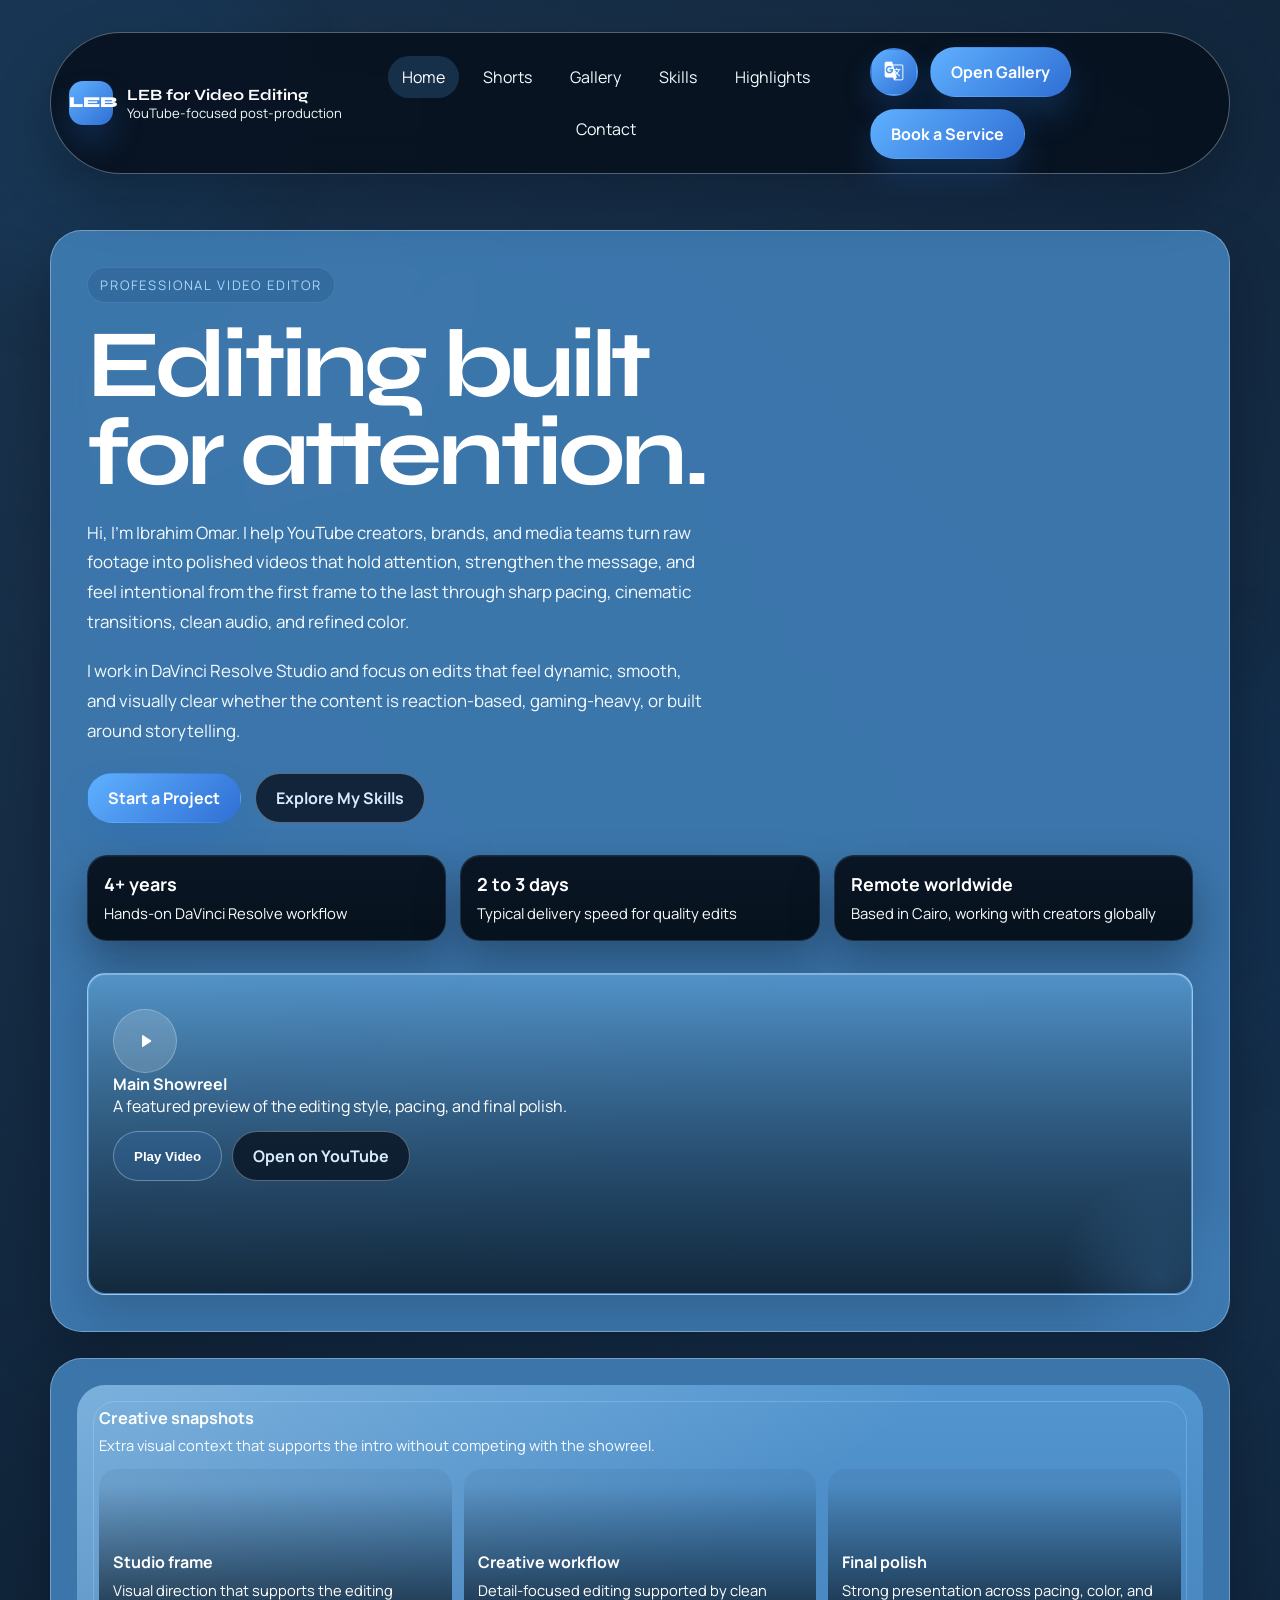
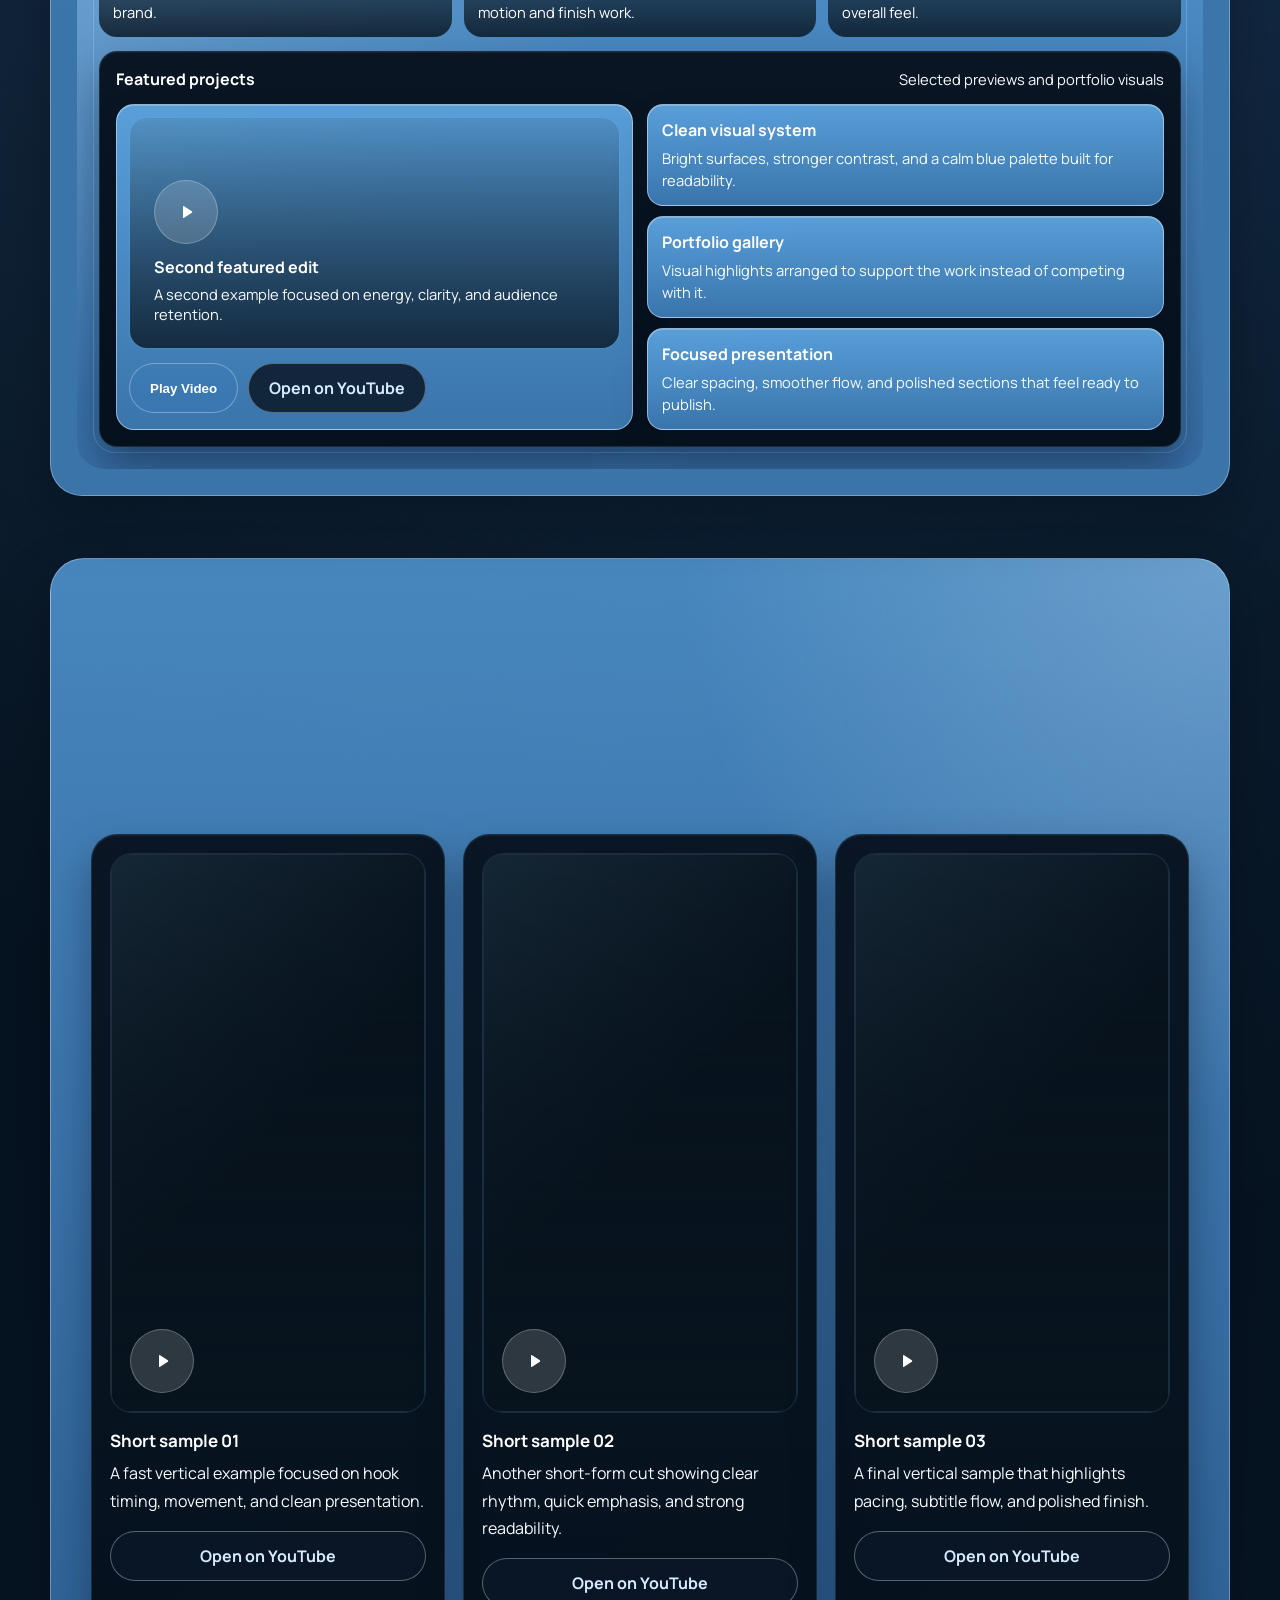
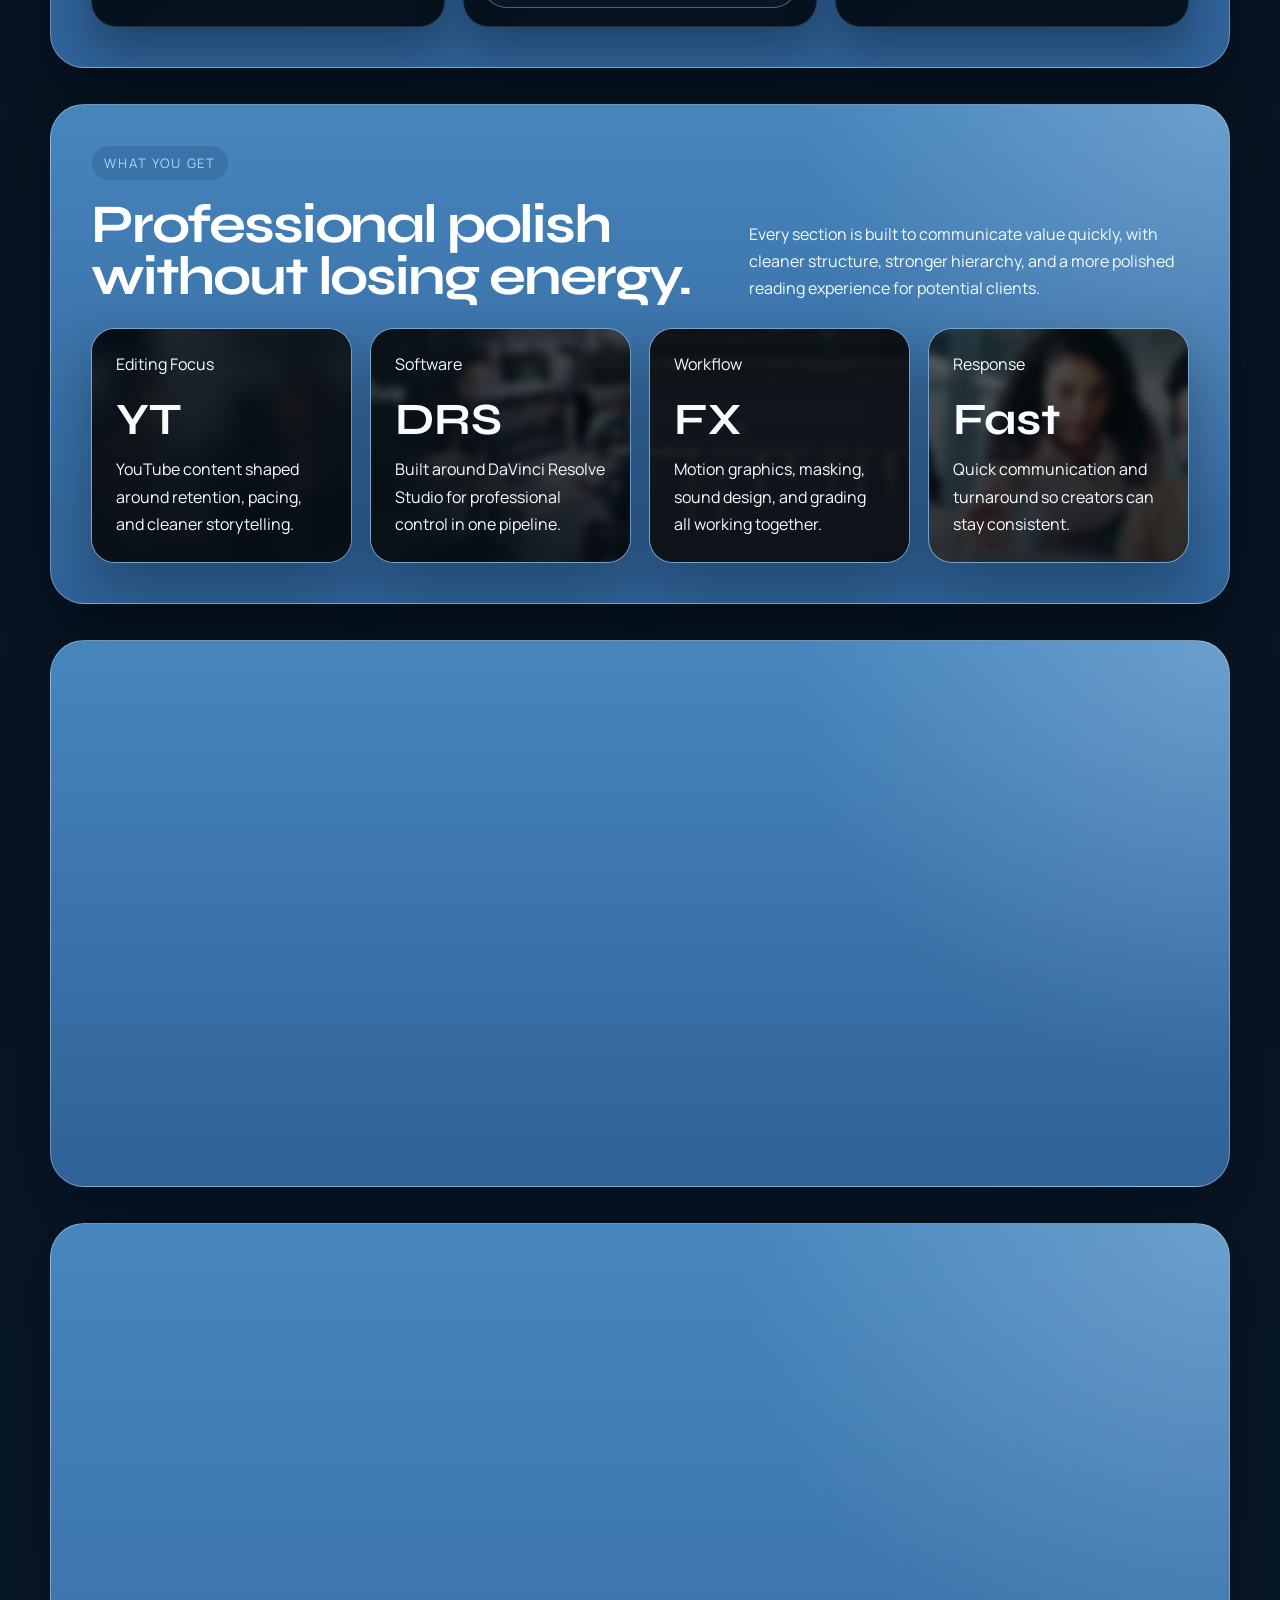
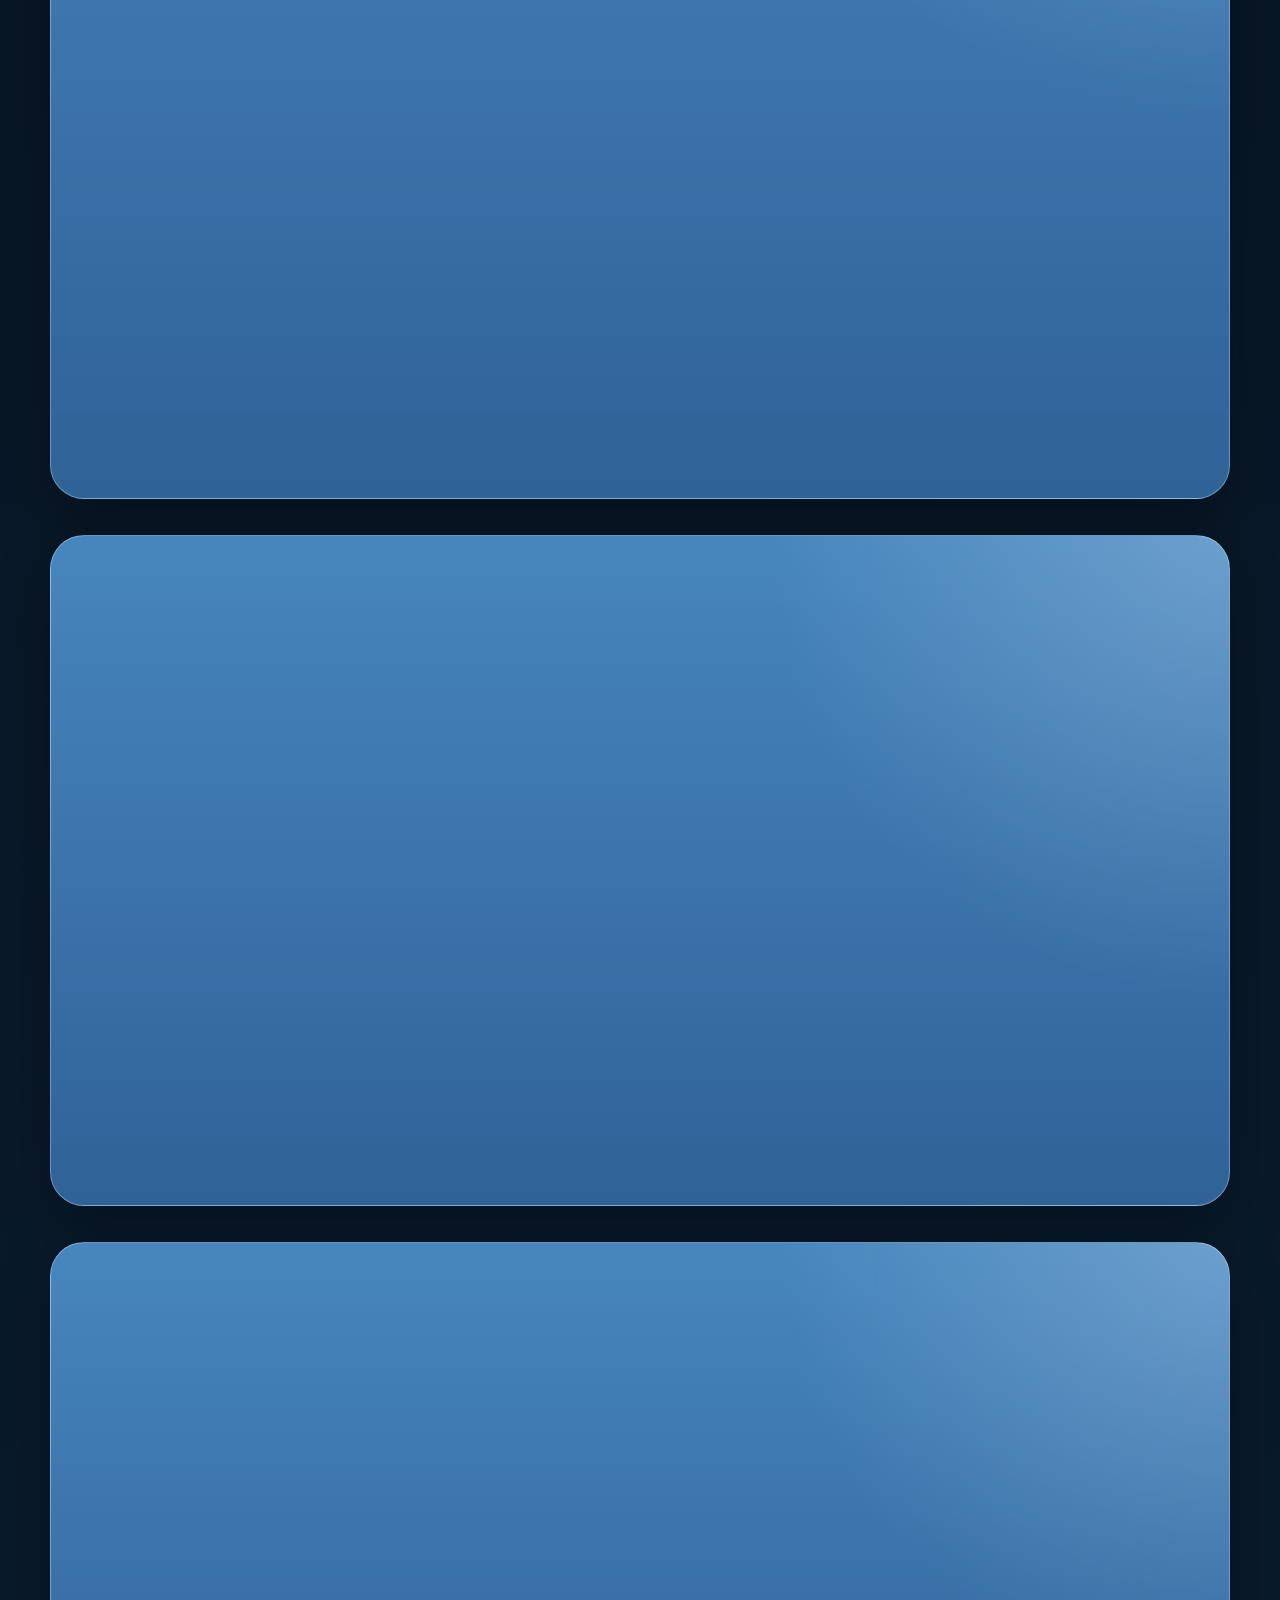
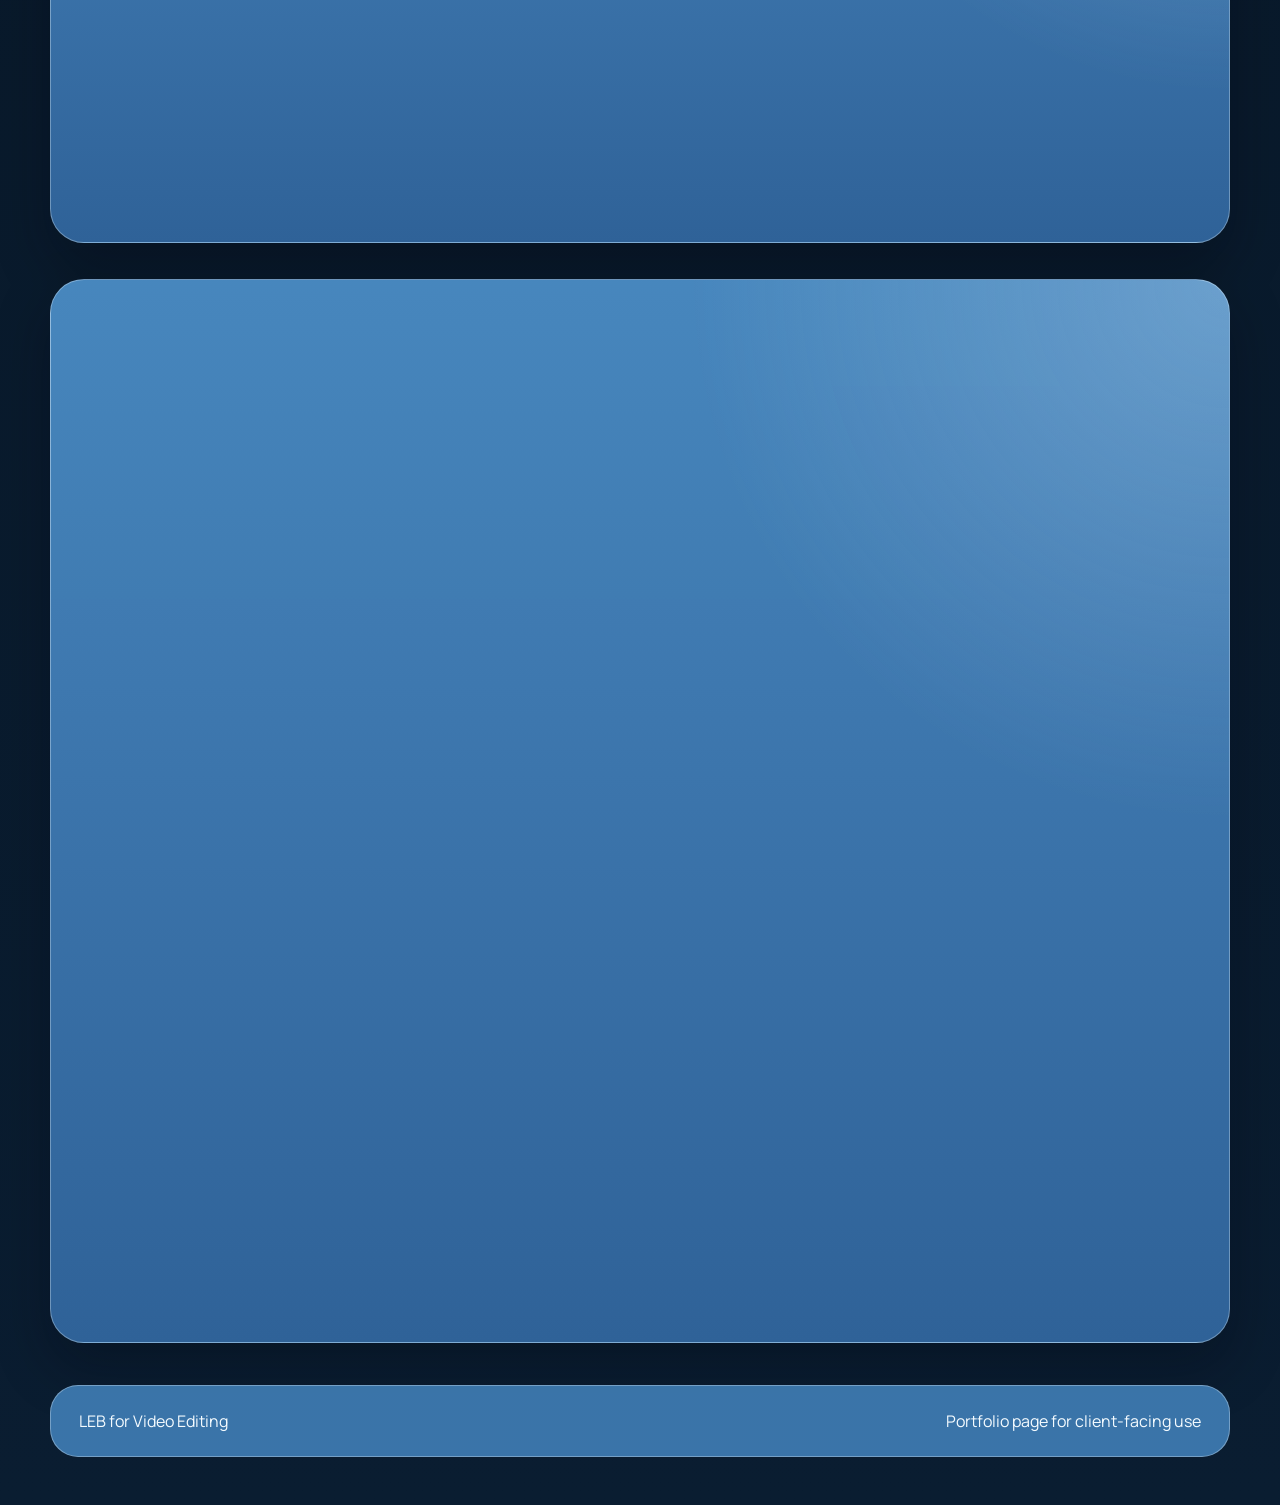
==== index.html @ eb6f8211 "added the galley page to the site" ====
<!doctype html>
<html lang="en">
  <head>
    <meta charset="UTF-8" />
    <meta name="viewport" content="width=device-width, initial-scale=1.0" />
    <link rel="icon" type="image/png" href="favicon.png" />
    <title>LEB for Video Editing</title>
    <link rel="preconnect" href="https://fonts.googleapis.com" />
    <link rel="preconnect" href="https://fonts.gstatic.com" crossorigin />
    <link
      href="https://fonts.googleapis.com/css2?family=Cairo:wght@400;500;600;700;800&family=Manrope:wght@400;500;600;700;800&family=Syne:wght@500;700;800&display=swap"
      rel="stylesheet"
    />
    <link
      href="https://fonts.googleapis.com/css2?family=Material+Symbols+Outlined"
      rel="stylesheet"
    />
    <style>
      :root {
        --bg: #06111f;
        --bg-soft: #0d1d30;
        --panel: rgba(63, 124, 180, 0.92);
        --panel-strong: rgba(78, 145, 201, 0.96);
        --line: rgba(232, 245, 255, 0.34);
        --text: #ffffff;
        --muted: #f4fbff;
        --primary: #4b93d6;
        --secondary: #76c4ff;
        --accent: #255784;
        --shadow: 0 24px 55px rgba(2, 7, 17, 0.3);
        --radius-xl: 32px;
        --radius-lg: 24px;
        --radius-md: 18px;
        --container: 1180px;
        --subrect-bg:
          linear-gradient(180deg, rgba(89, 160, 220, 0.98), rgba(58, 118, 174, 0.98)),
          linear-gradient(145deg, rgba(235, 248, 255, 0.34), rgba(146, 200, 246, 0.18));
        --subrect-border: rgba(242, 249, 255, 0.46);
        --subrect-shadow:
          0 18px 36px rgba(4, 15, 29, 0.16),
          inset 0 1px 0 rgba(248, 252, 255, 0.22);
        --subrect-title: #ffffff;
        --subrect-copy: #f8fcff;
        --subrect-link: #ffffff;
        --deep-surface-bg:
          linear-gradient(180deg, rgba(9, 20, 33, 0.98), rgba(6, 16, 28, 0.98)),
          linear-gradient(145deg, rgba(53, 108, 165, 0.18), rgba(14, 31, 49, 0.08));
        --deep-surface-border: rgba(116, 168, 212, 0.18);
        --deep-surface-shadow:
          0 22px 44px rgba(2, 7, 17, 0.34),
          inset 0 1px 0 rgba(222, 239, 252, 0.06);
      }



      * {
        box-sizing: border-box;
      }

      html {
        scroll-behavior: smooth;
      }

      body {
        margin: 0;
        color: var(--text);
        background:
          radial-gradient(circle at top left, rgba(81, 140, 205, 0.28), transparent 32%),
          radial-gradient(circle at 85% 15%, rgba(45, 100, 162, 0.26), transparent 24%),
          linear-gradient(180deg, #05101b 0%, #071523 52%, #0a1d31 100%);
        font-family: "Manrope", sans-serif;
        overflow-x: hidden;
        text-align: start;
      }



      body::before,
      body::after {
        content: "";
        position: fixed;
        inset: auto;
        width: 420px;
        height: 420px;
        border-radius: 50%;
        pointer-events: none;
        filter: blur(32px);
        opacity: 0.22;
        z-index: 0;
      }

      body::before {
        top: -120px;
        left: -140px;
        background: #16456e;
        animation: floatBlob 14s ease-in-out infinite;
      }

      body::after {
        right: -120px;
        bottom: -160px;
        background: #0f3459;
        animation: floatBlob 18s ease-in-out infinite reverse;
      }

      a {
        color: inherit;
        text-decoration: none;
      }

      img {
        max-width: 100%;
        display: block;
      }

      .page-shell {
        position: relative;
        z-index: 1;
      }

      .container {
        width: min(var(--container), calc(100% - 32px));
        margin: 0 auto;
      }

      .topbar {
        position: sticky;
        top: 16px;
        z-index: 20;
        padding-top: 16px;
      }

      .topbar-inner {
        display: flex;
        align-items: center;
        justify-content: space-between;
        gap: 16px;
        padding: 14px 18px;
        border: 1px solid var(--line);
        border-radius: 999px;
        background: rgba(6, 16, 29, 0.86);
        backdrop-filter: blur(18px);
        box-shadow: var(--shadow);
      }

      .topbar-menu {
        flex: 1;
        min-width: 0;
        display: flex;
        align-items: center;
        justify-content: space-between;
        gap: 16px;
      }

      .brand {
        display: flex;
        align-items: center;
        gap: 14px;
        min-width: 0;
      }

      .brand-mark {
        width: 44px;
        height: 44px;
        border-radius: 14px;
        display: grid;
        place-items: center;
        color: #ffffff;
        font: 800 0.95rem/1 "Syne", sans-serif;
        background: linear-gradient(135deg, #5fb0ff, #2f6fd4);
        box-shadow: 0 18px 30px rgba(37, 105, 188, 0.26);
      }

      .brand-copy strong,
      .section-heading h2,
      .hero-copy h1,
      .cta-panel h2 {
        font-family: "Syne", sans-serif;
      }

      .brand-copy strong {
        display: block;
        font-size: 0.98rem;
      }

      .brand-copy span {
        display: block;
        color: var(--muted);
        font-size: 0.82rem;
      }

      .nav {
        display: flex;
        align-items: center;
        gap: 10px;
        flex-wrap: wrap;
        justify-content: center;
      }

      .menu-toggle {
        display: none;
        width: 46px;
        height: 46px;
        padding: 0;
        border: 1px solid var(--line);
        border-radius: 16px;
        background: rgba(9, 20, 34, 0.92);
        color: var(--text);
        box-shadow: 0 14px 30px rgba(2, 7, 17, 0.24);
        cursor: pointer;
        transition:
          transform 180ms ease,
          box-shadow 180ms ease,
          background-color 180ms ease,
          border-color 180ms ease;
      }

      .menu-toggle:hover {
        transform: translateY(-2px);
      }

      .menu-icon {
        display: grid;
        gap: 4px;
      }

      .menu-line {
        width: 18px;
        height: 2px;
        border-radius: 999px;
        background: currentColor;
        transition:
          transform 180ms ease,
          opacity 180ms ease;
      }

      .topbar-inner.menu-open .menu-line:nth-child(1) {
        transform: translateY(6px) rotate(45deg);
      }

      .topbar-inner.menu-open .menu-line:nth-child(2) {
        opacity: 0;
      }

      .topbar-inner.menu-open .menu-line:nth-child(3) {
        transform: translateY(-6px) rotate(-45deg);
      }

      .sr-only {
        position: absolute;
        width: 1px;
        height: 1px;
        padding: 0;
        margin: -1px;
        overflow: hidden;
        clip: rect(0, 0, 0, 0);
        white-space: nowrap;
        border: 0;
      }

      .nav a {
        color: var(--muted);
        padding: 10px 14px;
        border-radius: 999px;
        transition: 180ms ease;
      }

      .nav a:hover,
      .nav a.active {
        color: var(--text);
        background: rgba(95, 176, 255, 0.18);
      }

      .topbar-actions {
        display: flex;
        align-items: center;
        gap: 12px;
        flex-wrap: wrap;
      }

      .button,
      .button-secondary,
      .theme-toggle,
      .video-trigger {
        display: inline-flex;
        align-items: center;
        justify-content: center;
        gap: 10px;
        padding: 13px 20px;
        border: 1px solid transparent;
        border-radius: 999px;
        font-weight: 700;
        transition:
          transform 180ms ease,
          box-shadow 180ms ease,
          background-color 180ms ease,
          border-color 180ms ease;
      }

      .button {
        color: #ffffff;
        background: linear-gradient(135deg, #5fb0ff, #2f6fd4);
        box-shadow: 0 18px 32px rgba(37, 105, 188, 0.28);
      }

      .button-secondary {
        color: #d7ebff;
        border-color: var(--line);
        background: rgba(11, 24, 40, 0.86);
      }

      .video-trigger {
        color: var(--text);
        border-color: var(--line);
        background: rgba(59, 119, 188, 0.2);
      }

      .translate-button {
        width: 48px;
        height: 48px;
        padding: 0;
        flex: 0 0 auto;
        justify-self: start;
        border-color: transparent;
        border-radius: 50%;
        color: #ffffff;
        background: linear-gradient(135deg, #5fb0ff, #2f6fd4);
        box-shadow: 0 14px 28px rgba(37, 105, 188, 0.26);
      }

      .button:hover,
      .button-secondary:hover,
      .translate-button:hover,
      .video-trigger:hover {
        transform: translateY(-2px);
      }

      .translate-symbol {
        font-family: "Material Symbols Outlined";
        font-size: 22px;
        line-height: 1;
        font-variation-settings:
          "FILL" 0,
          "wght" 500,
          "GRAD" 0,
          "opsz" 24;
      }

      .hero {
        padding: 72px 0 44px;
      }

      .hero-grid {
        display: grid;
        grid-template-columns: 1fr;
        gap: 26px;
        align-items: stretch;
      }

      .hero-copy,
      .hero-showcase,
      .panel,
      .timeline-card,
      .stat-card,
      .skill-card,
      .highlight-card,
      .contact-card,
      .cta-panel {
        border: 1px solid var(--line);
        background: var(--panel);
        box-shadow: var(--shadow);
        backdrop-filter: blur(16px);
      }

      .hero-copy {
        position: relative;
        overflow: hidden;
        padding: 36px;
        border-radius: var(--radius-xl);
      }

      .hero-copy::after {
        content: "";
        position: absolute;
        inset: auto -40px -55px auto;
        width: 220px;
        height: 220px;
        background: radial-gradient(circle, rgba(95, 176, 255, 0.18), transparent 65%);
      }

      .eyebrow {
        display: inline-flex;
        align-items: center;
        gap: 10px;
        padding: 8px 12px;
        border-radius: 999px;
        margin-bottom: 18px;
        color: #a8d7ff;
        background: rgba(35, 79, 126, 0.28);
        border: 1px solid rgba(102, 170, 226, 0.28);
        font-size: 0.82rem;
        text-transform: uppercase;
        letter-spacing: 0.14em;
      }

      .hero-copy h1 {
        margin: 0;
        max-width: 10ch;
        font-size: clamp(3rem, 8vw, 6rem);
        line-height: 0.92;
        letter-spacing: -0.05em;
      }

      .hero-copy p {
        max-width: 62ch;
        margin: 20px 0 0;
        color: var(--muted);
        font-size: 1.06rem;
        line-height: 1.75;
      }

      .hero-actions {
        display: flex;
        flex-wrap: wrap;
        gap: 14px;
        margin-top: 28px;
      }

      .hero-meta {
        display: grid;
        grid-template-columns: repeat(3, minmax(0, 1fr));
        gap: 14px;
        margin-top: 32px;
      }

      .hero-media-stack {
        display: grid;
        gap: 16px;
        margin-top: 32px;
      }

      .hero-showreel .video-preview {
        min-height: 320px;
      }

      .meta-chip {
        padding: 16px;
        border-radius: 20px;
        background: var(--subrect-bg);
        border: 1px solid var(--subrect-border);
        box-shadow: var(--subrect-shadow);
      }

      .meta-chip strong {
        display: block;
        margin-bottom: 6px;
        font-size: 1.12rem;
        color: var(--subrect-title);
      }

      .meta-chip span {
        color: var(--subrect-copy);
        font-size: 0.93rem;
      }

      .hero-showcase {
        padding: 26px;
        border-radius: var(--radius-xl);
        display: grid;
        gap: 18px;
        align-content: start;
      }

      .showcase-screen {
        position: relative;
        min-height: 420px;
        padding: 22px;
        border-radius: 28px;
        overflow: hidden;
        background:
          linear-gradient(145deg, rgba(229, 247, 255, 0.28), transparent 42%),
          linear-gradient(180deg, rgba(83, 150, 208, 0.97), rgba(55, 110, 166, 0.97)),
          #4079b2;
      }

      .showcase-screen--compact {
        min-height: auto;
      }

      .showcase-screen::before {
        content: "";
        position: absolute;
        inset: 16px;
        border-radius: 22px;
        border: 1px solid rgba(192, 227, 255, 0.26);
      }

      .showcase-panel-heading {
        position: relative;
        z-index: 1;
        display: grid;
        gap: 6px;
        margin-bottom: 14px;
      }

      .showcase-panel-heading strong {
        font-size: 1.02rem;
        color: var(--subrect-title);
      }

      .showcase-panel-heading span {
        color: var(--subrect-copy);
        font-size: 0.92rem;
      }

      .edit-ui,
      .video-grid {
        position: relative;
        z-index: 1;
        display: grid;
        gap: 14px;
      }

      .edit-top,
      .edit-track,
      .edit-bottom,
      .video-card {
        border-radius: 18px;
        border: 1px solid var(--subrect-border);
        background: var(--subrect-bg);
        box-shadow: var(--subrect-shadow);
      }

      .video-preview {
        border-radius: 18px;
        border: 1px solid rgba(112, 170, 222, 0.18);
      }

      .edit-top {
        display: block;
        padding: 0px;
      }

      .video-preview {
        position: relative;
        overflow: hidden;
        min-height: 230px;
        padding: 24px;
        background-position: center;
        background-size: cover;
        isolation: isolate;
      }

      .video-preview::before {
        content: "";
        position: absolute;
        inset: 0;
        background:
          linear-gradient(180deg, rgba(7, 19, 29, 0.1), rgba(7, 19, 29, 0.78)),
          linear-gradient(135deg, rgba(112, 172, 205, 0.15), transparent 50%);
        z-index: -1;
      }

      .video-preview-copy {
        display: grid;
        align-content: end;
        min-height: 182px;
      }

      .video-preview-copy strong,
      .video-preview-copy span {
        color: #fff;
      }

      .play-badge {
        width: 64px;
        height: 64px;
        display: inline-grid;
        place-items: center;
        margin-bottom: auto;
        border-radius: 50%;
        color: #fff;
        background: rgba(255, 255, 255, 0.16);
        border: 1px solid rgba(255, 255, 255, 0.26);
        backdrop-filter: blur(8px);
      }

      .video-embed,
      .video-modal-frame {
        width: 100%;
        aspect-ratio: 16 / 9;
        border: 0;
        display: block;
      }

      .video-grid {
        grid-template-columns: repeat(2, minmax(0, 1fr));
      }

      .video-card {
        padding: 12px;
      }

      .video-card strong,
      .gallery-card strong {
        display: block;
        margin: 12px 0 6px;
      }

      .video-card span,
      .gallery-card span {
        color: var(--muted);
        font-size: 0.92rem;
      }

      .video-card strong,
      .track-label strong,
      .tool-card strong,
      .wave-card strong,
      .contact-row strong,
      .availability-card strong {
        color: var(--subrect-title);
      }

      .video-card span,
      .track-label span,
      .tool-card span,
      .contact-row span,
      .availability-card p {
        color: var(--subrect-copy);
      }

      .gallery-strip {
        display: grid;
        grid-template-columns: repeat(3, minmax(0, 1fr));
        gap: 12px;
      }

      .gallery-card {
        position: relative;
        overflow: hidden;
        min-height: 168px;
        border-radius: 18px;
        padding: 14px;
        display: flex;
        align-items: end;
        background-position: center;
        background-size: cover;
      }

      .gallery-card::before {
        content: "";
        position: absolute;
        inset: 0;
        background: linear-gradient(180deg, rgba(7, 19, 29, 0.06) 10%, rgba(7, 19, 29, 0.82) 100%);
      }

      .gallery-card > div {
        position: relative;
        z-index: 1;
      }

      .gallery-card strong,
      .gallery-card span {
        color: #ffffff;
      }

      .video-actions {
        display: flex;
        flex-wrap: wrap;
        gap: 10px;
        margin-top: 14px;
      }

      .tool-stack,
      .timeline-bar {
        border-radius: 16px;
      }

      .tool-stack {
        display: grid;
        gap: 10px;
      }

      .tool-card {
        padding: 14px;
        border-radius: 16px;
        background: var(--subrect-bg);
        border: 1px solid var(--subrect-border);
        box-shadow: var(--subrect-shadow);
      }

      .tool-card strong {
        display: block;
        margin-bottom: 6px;
      }

      .tool-card span {
        color: var(--subrect-copy);
        font-size: 0.92rem;
      }

      .edit-track {
        padding: 16px;
      }

      .track-label {
        display: flex;
        align-items: center;
        justify-content: space-between;
        gap: 10px;
        margin-bottom: 14px;
      }

      .track-label span {
        font-size: 0.92rem;
      }

      .timeline-row {
        display: grid;
        gap: 12px;
      }

      .timeline-bar {
        position: relative;
        height: 18px;
        overflow: hidden;
        background: rgba(54, 102, 151, 0.8);
      }

      .timeline-bar::before,
      .timeline-bar::after {
        content: "";
        position: absolute;
        top: 0;
        bottom: 0;
        border-radius: inherit;
      }

      .timeline-bar::before {
        left: 0;
        width: 72%;
        background: linear-gradient(90deg, rgba(95, 176, 255, 0.95), rgba(45, 106, 176, 0.95));
      }

      .timeline-bar::after {
        right: 14%;
        width: 22%;
        background: linear-gradient(90deg, rgba(144, 170, 194, 0.75), rgba(144, 170, 194, 0.2));
      }

      .timeline-bar.alt::before {
        width: 56%;
        background: linear-gradient(90deg, rgba(118, 196, 255, 0.9), rgba(118, 196, 255, 0.22));
      }

      .timeline-bar.alt::after {
        right: 4%;
        width: 32%;
        background: linear-gradient(90deg, rgba(63, 136, 214, 0.88), rgba(63, 136, 214, 0.24));
      }

      .edit-bottom {
        display: grid;
        grid-template-columns: repeat(3, minmax(0, 1fr));
        gap: 12px;
        padding: 14px;
      }

      .wave-card {
        padding: 16px;
        border-radius: 16px;
        background: var(--subrect-bg);
        border: 1px solid var(--subrect-border);
        box-shadow: var(--subrect-shadow);
      }

      .wave-lines {
        height: 52px;
        margin-top: 12px;
        border-radius: 14px;
        background:
          linear-gradient(90deg, transparent 0%, transparent 4%, rgba(112, 172, 205, 0.24) 4%, rgba(112, 172, 205, 0.24) 7%, transparent 7%, transparent 12%, rgba(172, 207, 226, 0.64) 12%, rgba(172, 207, 226, 0.64) 14%, transparent 14%, transparent 21%, rgba(199, 204, 206, 0.46) 21%, rgba(199, 204, 206, 0.46) 25%, transparent 25%, transparent 33%, rgba(112, 172, 205, 0.24) 33%, rgba(112, 172, 205, 0.24) 36%, transparent 36%, transparent 42%, rgba(172, 207, 226, 0.5) 42%, rgba(172, 207, 226, 0.5) 46%, transparent 46%, transparent 55%, rgba(112, 172, 205, 0.22) 55%, rgba(112, 172, 205, 0.22) 58%, transparent 58%, transparent 66%, rgba(172, 207, 226, 0.48) 66%, rgba(172, 207, 226, 0.48) 70%, transparent 70%, transparent 78%, rgba(199, 204, 206, 0.46) 78%, rgba(199, 204, 206, 0.46) 82%, transparent 82%, transparent 100%);
      }

      .section {
        padding: 18px 0;
        scroll-margin-top: 112px;
      }

      .section .container {
        padding: clamp(26px, 4vw, 40px);
        border: 1px solid var(--line);
        border-radius: 34px;
        background:
          radial-gradient(circle at top right, rgba(221, 243, 255, 0.24), transparent 34%),
          linear-gradient(180deg, rgba(74, 139, 196, 0.96), rgba(48, 100, 154, 0.98));
        box-shadow: var(--shadow);
      }

      .section-heading {
        display: flex;
        align-items: end;
        justify-content: space-between;
        gap: 20px;
        margin-bottom: 26px;
      }

      .section-heading h2 {
        margin: 0;
        font-size: clamp(2rem, 5vw, 3.4rem);
        line-height: 0.95;
        letter-spacing: -0.04em;
      }

      .section-heading p {
        max-width: 44ch;
        margin: 0;
        color: var(--muted);
        line-height: 1.7;
      }

      .hero-copy h1,
      .section-heading h2,
      .timeline-card h3,
      .highlight-card h3,
      .contact-card h3,
      .cta-panel h2 {
        color: #ffffff;
      }

      .stats-grid {
        display: grid;
        grid-template-columns: repeat(4, minmax(0, 1fr));
        gap: 18px;
      }

      .stat-card {
        padding: 24px;
        border-radius: var(--radius-lg);
      }

      .stat-card--yt {
        position: relative;
        overflow: hidden;
        isolation: isolate;
      }

      .stat-card--drs {
        position: relative;
        overflow: hidden;
        isolation: isolate;
      }

      .stat-card--fx {
        position: relative;
        overflow: hidden;
        isolation: isolate;
      }

      .stat-card--fast {
        position: relative;
        overflow: hidden;
        isolation: isolate;
      }

      .stat-card--yt::before {
        content: "";
        position: absolute;
        inset: -18px;
        z-index: -2;
        background: url("images/Gemini_Generated_Image_tvonj1tvonj1tvon.png") center/cover no-repeat;
        filter: blur(13.5px) brightness(0.45);
        transform: scale(1.08);
      }

      .stat-card--yt::after {
        content: "";
        position: absolute;
        inset: 0;
        z-index: -1;
        background:
          linear-gradient(180deg, rgba(6, 14, 22, 0.58), rgba(6, 14, 22, 0.82)),
          rgba(6, 14, 22, 0.32);
      }

      .stat-card--drs::before {
        content: "";
        position: absolute;
        inset: -12px;
        z-index: -2;
        background: url("images/Screenshot (853).png") center/cover no-repeat;
        filter: blur(4px) brightness(0.6);
        transform: scale(1.04);
      }

      .stat-card--drs::after {
        content: "";
        position: absolute;
        inset: 0;
        z-index: -1;
        background:
          linear-gradient(180deg, rgba(6, 14, 22, 0.34), rgba(6, 14, 22, 0.62)),
          rgba(6, 14, 22, 0.18);
      }

      .stat-card--fx::before {
        content: "";
        position: absolute;
        inset: -10px;
        z-index: -2;
        background: url("images/Screenshot (854).png") center/cover no-repeat;
        filter: blur(3px) brightness(0.7);
        transform: scale(1.03);
      }

      .stat-card--fx::after {
        content: "";
        position: absolute;
        inset: 0;
        z-index: -1;
        background:
          linear-gradient(180deg, rgba(6, 14, 22, 0.28), rgba(6, 14, 22, 0.54)),
          rgba(6, 14, 22, 0.14);
      }

      .stat-card--fast::before {
        content: "";
        position: absolute;
        inset: -12px;
        z-index: -2;
        background: url("images/istockphoto-2228047167-612x612.webp") center/cover no-repeat;
        filter: blur(4px) brightness(0.6);
        transform: scale(1.04);
      }

      .stat-card--fast::after {
        content: "";
        position: absolute;
        inset: 0;
        z-index: -1;
        background:
          linear-gradient(180deg, rgba(6, 14, 22, 0.34), rgba(6, 14, 22, 0.62)),
          rgba(6, 14, 22, 0.18);
      }

      .stat-card strong {
        display: block;
        margin-top: 18px;
        font-size: clamp(2rem, 4vw, 2.8rem);
        font-family: "Syne", sans-serif;
      }

      .stat-card.stat-card--yt strong,
      .stat-card.stat-card--yt span,
      .stat-card.stat-card--drs strong,
      .stat-card.stat-card--drs span,
      .stat-card.stat-card--drs p,
      .stat-card.stat-card--fx strong,
      .stat-card.stat-card--fx span,
      .stat-card.stat-card--fx p,
      .stat-card.stat-card--fast strong,
      .stat-card.stat-card--fast span,
      .stat-card.stat-card--fast p,
      .stat-card.stat-card--yt p {
        color: #f8fbff;
      }

      .stat-card span,
      .stat-card p,
      .skill-card p,
      .highlight-card p,
      .contact-card p,
      .timeline-card p,
      .cta-panel p {
        color: rgba(250, 253, 255, 0.96);
      }

      .stat-card p {
        margin: 10px 0 0;
        line-height: 1.7;
      }

      .skills-grid,
      .shorts-grid,
      .highlights-grid,
      .contact-grid {
        display: grid;
        gap: 18px;
      }

      .shorts-grid {
        grid-template-columns: repeat(3, minmax(0, 1fr));
      }

      .short-card {
        display: grid;
        gap: 16px;
        align-content: start;
        padding: 18px;
        border-radius: 26px;
        border: 1px solid var(--deep-surface-border);
        background: var(--deep-surface-bg);
        box-shadow: var(--deep-surface-shadow);
      }

      .short-media {
        display: block;
        overflow: hidden;
        border-radius: 22px;
        border: 1px solid rgba(112, 170, 222, 0.18);
        background: rgba(7, 19, 29, 0.88);
      }

      .short-preview {
        min-height: 0;
        aspect-ratio: 9 / 16;
        padding: 18px;
      }

      .short-preview .video-preview-copy {
        min-height: 100%;
      }

      .short-copy {
        display: grid;
        gap: 8px;
      }

      .short-copy strong {
        color: var(--subrect-title);
        font-size: 1.06rem;
      }

      .short-copy p {
        margin: 0;
        color: var(--subrect-copy);
        line-height: 1.7;
      }

      .short-card .button-secondary {
        width: 100%;
      }

      .skills-grid {
        grid-template-columns: repeat(3, minmax(0, 1fr));
      }

      .skill-card {
        position: relative;
        overflow: hidden;
        min-height: 260px;
        padding: 24px;
        border-radius: 26px;
        border: 1px solid rgba(211, 239, 255, 0.34);
        background:
          linear-gradient(180deg, rgba(50, 98, 145, 0.98), rgba(33, 72, 110, 0.98)),
          linear-gradient(145deg, rgba(164, 219, 255, 0.24), rgba(95, 161, 228, 0.14));
        box-shadow:
          0 22px 44px rgba(10, 27, 41, 0.24),
          inset 0 1px 0 rgba(233, 246, 255, 0.14);
      }

      .skill-card::before {
        content: "";
        position: absolute;
        inset: auto -18px -26px auto;
        width: 172px;
        height: 172px;
        border-radius: 50%;
        background: radial-gradient(circle, rgba(110, 183, 222, 0.32), transparent 70%);
      }

      .skill-card::after {
        content: "";
        position: absolute;
        inset: 0;
        background:
          linear-gradient(135deg, rgba(188, 225, 245, 0.16), transparent 42%),
          linear-gradient(180deg, transparent 0%, rgba(112, 172, 205, 0.12) 100%);
        pointer-events: none;
      }

      .skill-tag,
      .highlight-label {
        display: inline-flex;
        padding: 8px 12px;
        border-radius: 999px;
        margin-bottom: 18px;
        border: 1px solid rgba(148, 206, 239, 0.16);
        background: rgba(59, 119, 188, 0.16);
        color: #9dd4ff;
        font-size: 0.82rem;
        text-transform: uppercase;
        letter-spacing: 0.12em;
      }

      .skill-tag {
        position: relative;
        z-index: 1;
        border-color: rgba(149, 206, 235, 0.22);
        background: linear-gradient(135deg, rgba(125, 194, 229, 0.2), rgba(58, 125, 163, 0.16));
        color: #d7eef9;
        box-shadow: inset 0 1px 0 rgba(224, 244, 255, 0.08);
      }

      .skill-card h3,
      .highlight-card h3,
      .contact-card h3,
      .timeline-card h3 {
        margin: 0;
        font-size: 1.28rem;
      }

      .skill-card h3 {
        position: relative;
        z-index: 1;
        color: #f2f8fd;
      }

      .skill-card p {
        position: relative;
        z-index: 1;
        margin: 12px 0 0;
        line-height: 1.7;
        color: #f0f8ff;
      }

      .timeline-layout {
        display: grid;
        grid-template-columns: minmax(0, 0.9fr) minmax(0, 1.1fr);
        gap: 18px;
        align-items: start;
      }

      .timeline-card {
        padding: 26px;
        border-radius: 28px;
      }

      .timeline-list {
        display: grid;
        gap: 14px;
        margin-top: 22px;
      }

      .timeline-step {
        display: grid;
        grid-template-columns: 54px 1fr;
        gap: 14px;
        align-items: start;
      }

      .step-index {
        width: 54px;
        height: 54px;
        border-radius: 18px;
        display: grid;
        place-items: center;
        color: #ffffff;
        font-weight: 800;
        background: linear-gradient(135deg, #5fb0ff, #2f6fd4);
      }

      .timeline-step p {
        margin: 8px 0 0;
        line-height: 1.7;
      }

      .highlights-grid {
        grid-template-columns: repeat(2, minmax(0, 1fr));
      }

      .highlight-card {
        padding: 24px;
        border-radius: 26px;
      }

      .highlight-card p {
        margin: 14px 0 0;
        line-height: 1.7;
      }

      .highlight-list {
        display: grid;
        gap: 12px;
        margin-top: 18px;
      }

      .highlight-list span {
        display: flex;
        gap: 12px;
        color: var(--text);
      }

      .highlight-list span::before {
        content: "";
        width: 10px;
        height: 10px;
        margin-top: 7px;
        border-radius: 50%;
        flex-shrink: 0;
        background: linear-gradient(135deg, #5fb0ff, #2f6fd4);
      }

      .contact-grid {
        grid-template-columns: minmax(0, 0.9fr) minmax(0, 1.1fr);
      }

      .contact-card,
      .cta-panel {
        padding: 28px;
        border-radius: 28px;
      }

      .meta-chip,
      .edit-track,
      .skill-card,
      .timeline-card,
      .highlight-card,
      .contact-card {
        background: var(--deep-surface-bg);
        border-color: var(--deep-surface-border);
        box-shadow: var(--deep-surface-shadow);
      }

      .skill-card::before {
        background: radial-gradient(circle, rgba(82, 146, 209, 0.18), transparent 72%);
      }

      .skill-card::after {
        background:
          linear-gradient(135deg, rgba(188, 225, 245, 0.08), transparent 42%),
          linear-gradient(180deg, transparent 0%, rgba(84, 148, 212, 0.08) 100%);
      }

      .contact-list {
        display: grid;
        gap: 14px;
        margin-top: 20px;
      }

      .contact-row {
        display: flex;
        align-items: flex-start;
        justify-content: space-between;
        gap: 16px;
        padding: 16px 18px;
        border-radius: 20px;
        background: var(--subrect-bg);
        border: 1px solid var(--subrect-border);
        box-shadow: var(--subrect-shadow);
      }

      .contact-row strong {
        display: block;
        margin-bottom: 4px;
      }

      .contact-row a {
        color: var(--subrect-link);
        font-weight: 700;
      }

      .contact-value {
        display: inline-flex;
        align-items: center;
        gap: 10px;
      }

      .social-link {
        display: inline-flex;
        align-items: center;
        gap: 10px;
      }

      .icon {
        width: 18px;
        height: 18px;
        flex-shrink: 0;
      }

      .availability {
        display: grid;
        gap: 14px;
      }

      .availability-card {
        padding: 18px;
        border-radius: 22px;
        background: var(--subrect-bg);
        border: 1px solid var(--subrect-border);
        box-shadow: var(--subrect-shadow);
      }

      .availability-card strong {
        display: block;
        margin-bottom: 8px;
      }

      .cta-panel {
        margin-top: 18px;
        background:
          radial-gradient(circle at top right, rgba(164, 219, 255, 0.24), transparent 34%),
          linear-gradient(135deg, rgba(12, 32, 52, 0.98), rgba(10, 22, 36, 0.98)),
          var(--panel-strong);
      }

      .media-gallery {
        display: grid;
        grid-template-columns: repeat(4, minmax(0, 1fr));
        gap: 18px;
      }

      .media-photo {
        appearance: none;
        width: 100%;
        min-height: 230px;
        padding: 0;
        border-radius: 24px;
        overflow: hidden;
        border: 1px solid rgba(112, 172, 205, 0.16);
        box-shadow: var(--shadow);
        background-position: center;
        background-size: cover;
        cursor: zoom-in;
        transform: translateY(0);
        transition: transform 220ms ease, box-shadow 220ms ease;
      }

      .media-photo:hover {
        transform: translateY(-4px);
      }

      .media-photo:focus-visible {
        outline: 2px solid rgba(95, 176, 255, 0.72);
        outline-offset: 4px;
      }

      .cta-panel h2 {
        margin: 0;
        font-size: clamp(2rem, 6vw, 3.5rem);
        line-height: 0.95;
        letter-spacing: -0.04em;
      }

      .cta-panel p {
        max-width: 56ch;
        margin: 16px 0 0;
        line-height: 1.7;
      }

      .cta-actions {
        display: flex;
        flex-wrap: wrap;
        gap: 14px;
        margin-top: 24px;
      }

      .footer {
        padding: 24px 0 48px;
      }

      .footer-inner {
        display: flex;
        align-items: center;
        justify-content: space-between;
        gap: 16px;
        padding: 24px 28px;
        border: 1px solid var(--line);
        border-radius: 28px;
        background: var(--panel);
        color: var(--muted);
      }

      .reveal {
        opacity: 0;
        transform: translateY(28px);
        transition:
          opacity 700ms ease,
          transform 700ms ease;
      }

      .reveal.visible {
        opacity: 1;
        transform: translateY(0);
      }

      .video-modal {
        position: fixed;
        inset: 0;
        display: grid;
        place-items: center;
        padding: 24px;
        background: rgba(4, 12, 18, 0.78);
        backdrop-filter: blur(10px);
        opacity: 0;
        pointer-events: none;
        transition: opacity 220ms ease;
        z-index: 40;
      }

      .video-modal.open {
        opacity: 1;
        pointer-events: auto;
      }

      body.modal-open {
        overflow: hidden;
      }

      .video-modal-dialog {
        width: min(920px, 100%);
        padding: 14px;
        border-radius: 24px;
        border: 1px solid var(--line);
        background: rgba(10, 23, 39, 0.96);
        box-shadow: var(--shadow);
      }

      .image-modal {
        position: fixed;
        inset: 0;
        display: grid;
        place-items: center;
        padding: 24px;
        background: rgba(4, 12, 18, 0.82);
        backdrop-filter: blur(12px);
        opacity: 0;
        pointer-events: none;
        transition: opacity 220ms ease;
        z-index: 45;
      }

      .image-modal.open {
        opacity: 1;
        pointer-events: auto;
      }

      .image-modal-dialog {
        position: relative;
        width: min(1120px, 100%);
        display: grid;
        place-items: center;
      }

      .image-modal-image {
        width: 100%;
        max-height: 86vh;
        object-fit: contain;
        border-radius: 24px;
        border: 1px solid rgba(147, 192, 230, 0.24);
        box-shadow: 0 26px 70px rgba(0, 0, 0, 0.38);
        transform: scale(0.9);
        transition: transform 220ms ease;
      }

      .image-modal.open .image-modal-image {
        transform: scale(1);
      }

      .image-modal-close {
        position: absolute;
        top: 14px;
        right: 14px;
      }

      .video-modal-top {
        display: flex;
        align-items: center;
        justify-content: space-between;
        gap: 12px;
        padding: 6px 6px 14px;
      }

      .close-modal {
        width: 42px;
        height: 42px;
        display: inline-grid;
        place-items: center;
        border: 1px solid var(--line);
        border-radius: 50%;
        background: rgba(59, 119, 188, 0.18);
        color: var(--text);
        cursor: pointer;
      }

      html[dir="rtl"] body {
        font-family: "Cairo", "Manrope", sans-serif;
      }

      html[dir="rtl"] .brand-copy strong,
      html[dir="rtl"] .section-heading h2,
      html[dir="rtl"] .hero-copy h1,
      html[dir="rtl"] .cta-panel h2 {
        font-family: "Cairo", "Manrope", sans-serif;
        letter-spacing: 0;
      }

      html[dir="rtl"] .eyebrow,
      html[dir="rtl"] .skill-tag,
      html[dir="rtl"] .highlight-label {
        letter-spacing: 0.04em;
        text-transform: none;
      }

      html[dir="rtl"] .section-heading,
      html[dir="rtl"] .track-label,
      html[dir="rtl"] .contact-row,
      html[dir="rtl"] .video-modal-top,
      html[dir="rtl"] .footer-inner {
        direction: rtl;
      }

      html[dir="rtl"] .topbar-menu,
      html[dir="rtl"] .topbar-actions {
        direction: rtl;
      }

      html[dir="rtl"] .hero-copy h1,
      html[dir="rtl"] .section-heading h2,
      html[dir="rtl"] .cta-panel h2 {
        line-height: 1.08;
      }

      html[dir="rtl"] .timeline-step {
        direction: rtl;
      }

      @keyframes floatBlob {
        0%,
        100% {
          transform: translate3d(0, 0, 0);
        }
        50% {
          transform: translate3d(30px, -24px, 0);
        }
      }

      @media (max-width: 1080px) {
        .hero-grid,
        .timeline-layout,
        .contact-grid {
          grid-template-columns: 1fr;
        }

        .stats-grid {
          grid-template-columns: repeat(2, minmax(0, 1fr));
        }

        .skills-grid {
          grid-template-columns: repeat(2, minmax(0, 1fr));
        }

        .shorts-grid {
          grid-template-columns: repeat(2, minmax(0, 1fr));
        }
      }

      @media (max-width: 860px) {
        .section-heading,
        .footer-inner {
          flex-direction: column;
          align-items: flex-start;
        }

        .topbar-inner {
          position: relative;
          flex-direction: row;
          align-items: flex-start;
          flex-wrap: wrap;
          padding: 14px;
        }

        .brand {
          width: calc(100% - 66px);
          padding-inline-end: 12px;
        }

        .menu-toggle {
          position: absolute;
          top: 14px;
          inset-inline-end: 14px;
          display: inline-flex;
          align-items: center;
          justify-content: center;
        }

        .topbar-menu {
          width: 100%;
          flex-basis: 100%;
          display: block;
          overflow: hidden;
          max-height: 0;
          opacity: 0;
          padding-top: 0;
          transition:
            max-height 220ms ease,
            opacity 180ms ease,
            padding-top 180ms ease;
        }

        .topbar-inner.menu-open .topbar-menu {
          max-height: 520px;
          opacity: 1;
          padding-top: 16px;
        }

        .nav {
          width: 100%;
          flex-direction: column;
          align-items: stretch;
          justify-content: flex-start;
          gap: 8px;
        }

        .nav a {
          width: 100%;
          padding: 13px 16px;
          border: 1px solid rgba(102, 170, 226, 0.18);
          background: rgba(10, 24, 40, 0.88);
        }

        .topbar-actions {
          width: 100%;
          display: grid;
          gap: 10px;
          margin-top: 12px;
          flex-wrap: wrap;
        }

        .topbar-actions > * {
          flex: unset;
        }

        .hero-copy,
        .hero-showcase,
        .contact-card,
        .cta-panel {
          padding: 22px;
        }

        .hero-meta,
        .edit-bottom,
        .skills-grid,
        .shorts-grid,
        .highlights-grid,
        .gallery-strip,
        .video-grid,
        .media-gallery {
          grid-template-columns: 1fr;
        }

        .edit-top {
          grid-template-columns: 1fr;
        }
      }

      @media (max-width: 560px) {
        .container {
          width: min(var(--container), calc(100% - 20px));
        }

        .hero {
          padding-top: 44px;
        }

        .stats-grid {
          grid-template-columns: 1fr;
        }

        .button,
        .button-secondary,
        .video-trigger {
          width: 100%;
        }

        .contact-row {
          flex-direction: column;
          align-items: flex-start;
        }

        .topbar {
          top: 8px;
          padding-top: 8px;
        }

        .topbar-inner {
          border-radius: 26px;
        }

        .video-preview {
          min-height: 200px;
          padding: 18px;
        }

        .video-modal,
        .image-modal {
          padding: 12px;
        }
      }
    </style>
  </head>
  <body>
    <div class="page-shell">
      <header class="topbar">
        <div class="container">
          <div class="topbar-inner">
            <a class="brand" href="#home" data-i18n-aria-label="aria.brandHome" aria-label="LEB for Video Editing home">
              <div class="brand-mark">LEB</div>
              <div class="brand-copy">
                <strong data-i18n="brand.name">LEB for Video Editing</strong>
                <span data-i18n="brand.tagline">YouTube-focused post-production</span>
              </div>
            </a>

            <button
              class="menu-toggle"
              type="button"
              id="menu-toggle"
              aria-controls="topbar-menu"
              aria-expanded="false"
              aria-label="Open navigation menu"
            >
              <span class="sr-only" data-i18n="menu.toggle">Menu</span>
              <span class="menu-icon" aria-hidden="true">
                <span class="menu-line"></span>
                <span class="menu-line"></span>
                <span class="menu-line"></span>
              </span>
            </button>

            <div class="topbar-menu" id="topbar-menu">
              <nav class="nav" aria-label="Primary" data-i18n-aria-label="aria.primaryNav">
                <a href="#home" class="active" data-i18n="nav.home">Home</a>
                <a href="#shorts" data-i18n="nav.shorts">Shorts</a>
                <a href="gallery.html" data-i18n="nav.gallery">Gallery</a>
                <a href="#skills" data-i18n="nav.skills">Skills</a>
                <a href="#highlights" data-i18n="nav.highlights">Highlights</a>
                <a href="#contact" data-i18n="nav.contact">Contact</a>
              </nav>

              <div class="topbar-actions">
                <button class="translate-button" type="button" id="translate-button" aria-label="Translate to Arabic">
                  <span class="material-symbols-outlined translate-symbol" aria-hidden="true">g_translate</span>
                  <span class="sr-only translate-button-label">&#1575;&#1604;&#1593;&#1585;&#1576;&#1610;&#1577;</span>
                </button>
                <a class="button" href="gallery.html" data-i18n="actions.openGallery">Open Gallery</a>
                <a class="button" href="#contact" data-i18n="actions.bookEdit">Book a Service</a>
              </div>
            </div>
          </div>
        </div>
      </header>

      <main>
        <section class="hero" id="home">
          <div class="container">
            <div class="hero-grid">
              <article class="hero-copy reveal">
                <div class="eyebrow" data-i18n="hero.eyebrow">Professional Video Editor</div>
                <h1 data-i18n="hero.title">Editing built for attention.</h1>
                <p data-i18n="hero.copy1">
                  Hi, I'm Ibrahim Omar. I help YouTube creators, brands, and media
                  teams turn raw footage into polished videos that hold attention,
                  strengthen the message, and feel intentional from the first frame to
                  the last through sharp pacing, cinematic transitions, clean audio,
                  and refined color.
                </p>
                <p data-i18n="hero.copy2">
                  I work in DaVinci Resolve Studio and focus on edits that feel dynamic,
                  smooth, and visually clear whether the content is reaction-based,
                  gaming-heavy, or built around storytelling.
                </p>

                <div class="hero-actions">
                  <a class="button" href="#contact" data-i18n="actions.startProject">Start a Project</a>
                  <a class="button-secondary" href="#skills" data-i18n="actions.exploreSkills">Explore My Skills</a>
                </div>

                <div class="hero-meta">
                  <div class="meta-chip">
                    <strong data-i18n="hero.meta1Value">4+ years</strong>
                    <span data-i18n="hero.meta1Label">Hands-on DaVinci Resolve workflow</span>
                  </div>
                  <div class="meta-chip">
                    <strong data-i18n="hero.meta2Value">2 to 3 days</strong>
                    <span data-i18n="hero.meta2Label">Typical delivery speed for quality edits</span>
                  </div>
                  <div class="meta-chip">
                    <strong data-i18n="hero.meta3Value">Remote worldwide</strong>
                    <span data-i18n="hero.meta3Label">Based in Cairo, working with creators globally</span>
                  </div>
                </div>

                <div class="hero-media-stack">
                  <div class="edit-top hero-showreel">
                    <div
                      class="video-preview"
                      style="background-image: url('https://i.ytimg.com/vi/tj8V_6grayA/maxresdefault.jpg');"
                    >
                      <div class="video-preview-copy">
                        <div class="play-badge" aria-hidden="true">
                          <svg class="icon" viewBox="0 0 24 24">
                            <path fill="currentColor" d="M8 5.14v13.72A1 1 0 0 0 9.5 19.7l10.28-6.86a1 1 0 0 0 0-1.68L9.5 4.3A1 1 0 0 0 8 5.14Z"/>
                          </svg>
                        </div>
                        <strong data-i18n="hero.showreelTitle">Main Showreel</strong>
                        <span data-i18n="hero.showreelText">A featured preview of the editing style, pacing, and final polish.</span>
                        <div class="video-actions">
                          <button
                            class="video-trigger"
                            type="button"
                            data-video-id="tj8V_6grayA"
                            data-video-title-en="Main Showreel"
                            data-video-title-ar="&#1575;&#1604;&#1593;&#1585;&#1590; &#1575;&#1604;&#1585;&#1574;&#1610;&#1587;&#1610;"
                            data-i18n="actions.playVideo"
                          >
                            Play Video
                          </button>
                          <a class="button-secondary" href="https://www.youtube.com/watch?v=tj8V_6grayA" target="_blank" rel="noreferrer" data-i18n="actions.openYoutube">
                            Open on YouTube
                          </a>
                        </div>
                      </div>
                    </div>
                  </div>
                </div>
              </article>

              <aside class="hero-showcase reveal">
                <div class="showcase-screen showcase-screen--compact">
                  <div class="showcase-panel-heading">
                    <strong data-i18n="showcase.heading">Creative snapshots</strong>
                    <span data-i18n="showcase.copy">Extra visual context that supports the intro without competing with the showreel.</span>
                  </div>
                  <div class="edit-ui">
                    <div class="gallery-strip">
                      <div
                        class="gallery-card"
                        style="background-image: url('https://lh3.googleusercontent.com/sitesv/AA5AbUDtO4D9t9_DZOb-olbDlfBq_HyInG014oms_t0E_kIXNMXnG0FtKOLB_UT11Mz3Rx7K0Lj4PWoDzuXdSeW-909g23PAoLgW1TvGwf7WCwx8X2pGSSBMsxN0tFNU6DrvuZ9f3KynD1Da2gP3lQPfbxINKmocXnrp7hFapzUT_R_npf7qrpVLMfIs=w1280');"
                      >
                        <div>
                          <strong data-i18n="showcase.gallery1Title">Studio frame</strong>
                          <span data-i18n="showcase.gallery1Text">Visual direction that supports the editing brand.</span>
                        </div>
                      </div>
                      <div
                        class="gallery-card"
                        style="background-image: url('https://lh3.googleusercontent.com/sitesv/[base64]w1280');"
                      >
                        <div>
                          <strong data-i18n="showcase.gallery2Title">Creative workflow</strong>
                          <span data-i18n="showcase.gallery2Text">Detail-focused editing supported by clean motion and finish work.</span>
                        </div>
                      </div>
                      <div
                        class="gallery-card"
                        style="background-image: url('https://lh3.googleusercontent.com/sitesv/AA5AbUBPumyoQWaBA6lO9oJyGkTs34eAj4kos-_Mm39Ck950DJkH2vCgpE6d_1wPlbbaU-XACNd2NaFX2a1Er2Fr9B_prqY8jLW-NpECDM7UchlYbnu-V8_967YQnpHfcmrzrbXajVItSWwV749aglPjngBNm8-W2WPTiFFPvHAURosBPWwAWtqzR3bc=w1280');"
                      >
                        <div>
                          <strong data-i18n="showcase.gallery3Title">Final polish</strong>
                          <span data-i18n="showcase.gallery3Text">Strong presentation across pacing, color, and overall feel.</span>
                        </div>
                      </div>
                    </div>

                    <div class="edit-track">
                      <div class="track-label">
                        <strong data-i18n="showcase.projectsTitle">Featured projects</strong>
                        <span data-i18n="showcase.projectsLabel">selected previews and portfolio visuals</span>
                      </div>
                      <div class="video-grid">
                        <div class="video-card">
                          <div
                            class="video-preview"
                            style="min-height: 180px; background-image: url('https://i.ytimg.com/vi/13I3VqSs1Co/maxresdefault.jpg');"
                          >
                            <div class="video-preview-copy">
                              <div class="play-badge" aria-hidden="true">
                                <svg class="icon" viewBox="0 0 24 24">
                                  <path fill="currentColor" d="M8 5.14v13.72A1 1 0 0 0 9.5 19.7l10.28-6.86a1 1 0 0 0 0-1.68L9.5 4.3A1 1 0 0 0 8 5.14Z"/>
                                </svg>
                              </div>
                              <strong data-i18n="showcase.video2Title">Second featured edit</strong>
                              <span data-i18n="showcase.video2Text">A second example focused on energy, clarity, and audience retention.</span>
                            </div>
                          </div>
                          <div class="video-actions">
                            <button
                              class="video-trigger"
                              type="button"
                              data-video-id="13I3VqSs1Co"
                              data-video-title-en="Second Featured Edit"
                              data-video-title-ar="&#1575;&#1604;&#1606;&#1605;&#1608;&#1584;&#1580; &#1575;&#1604;&#1605;&#1605;&#1610;&#1586; &#1575;&#1604;&#1579;&#1575;&#1606;&#1610;"
                              data-i18n="actions.playVideo"
                            >
                              Play Video
                            </button>
                            <a class="button-secondary" href="https://www.youtube.com/watch?v=13I3VqSs1Co" target="_blank" rel="noreferrer" data-i18n="actions.openYoutube">
                              Open on YouTube
                            </a>
                          </div>
                        </div>
                        <div class="tool-stack">
                          <div class="tool-card">
                            <strong data-i18n="showcase.tool1Title">Clean visual system</strong>
                            <span data-i18n="showcase.tool1Text">Bright surfaces, stronger contrast, and a calm blue palette built for readability.</span>
                          </div>
                          <div class="tool-card">
                            <strong data-i18n="showcase.tool2Title">Portfolio gallery</strong>
                            <span data-i18n="showcase.tool2Text">Visual highlights arranged to support the work instead of competing with it.</span>
                          </div>
                          <div class="tool-card">
                            <strong data-i18n="showcase.tool3Title">Focused presentation</strong>
                            <span data-i18n="showcase.tool3Text">Clear spacing, smoother flow, and polished sections that feel ready to publish.</span>
                          </div>
                        </div>
                      </div>
                    </div>
                  </div>
                </div>
              </aside>
            </div>
          </div>
        </section>

        <section class="section" id="shorts">
          <div class="container">
            <div class="section-heading reveal">
              <div>
                <div class="eyebrow" data-i18n="shorts.eyebrow">YouTube Shorts</div>
                <h2 data-i18n="shorts.title">Quick vertical edits that show the style fast.</h2>
              </div>
              <p data-i18n="shorts.copy">
                These short-form samples give visitors a fast look at pacing, hooks,
                captions, and overall polish in a mobile-first format.
              </p>
            </div>

            <div class="shorts-grid">
              <article class="short-card reveal">
                <a class="short-media" href="https://youtube.com/shorts/XKlFe4DwkMc?si=Qg5gZfiKQ2HJd_BA" target="_blank" rel="noreferrer" aria-label="Open YouTube short sample 1">
                  <div
                    class="video-preview short-preview"
                    style="background-image: url('https://i.ytimg.com/vi/XKlFe4DwkMc/hqdefault.jpg');"
                  >
                    <div class="video-preview-copy">
                      <div class="play-badge" aria-hidden="true">
                        <svg class="icon" viewBox="0 0 24 24">
                          <path fill="currentColor" d="M8 5.14v13.72A1 1 0 0 0 9.5 19.7l10.28-6.86a1 1 0 0 0 0-1.68L9.5 4.3A1 1 0 0 0 8 5.14Z"/>
                        </svg>
                      </div>
                    </div>
                  </div>
                </a>
                <div class="short-copy">
                  <strong data-i18n="shorts.card1Title">Short sample 01</strong>
                  <p data-i18n="shorts.card1Text">
                    A fast vertical example focused on hook timing, movement, and clean presentation.
                  </p>
                </div>
                <a class="button-secondary" href="https://youtube.com/shorts/XKlFe4DwkMc?si=Qg5gZfiKQ2HJd_BA" target="_blank" rel="noreferrer" data-i18n="actions.openYoutube">
                  Open on YouTube
                </a>
              </article>

              <article class="short-card reveal">
                <a class="short-media" href="https://youtube.com/shorts/S4ELfEkozTE?si=9KmVd11g2kN26_Wo" target="_blank" rel="noreferrer" aria-label="Open YouTube short sample 2">
                  <div
                    class="video-preview short-preview"
                    style="background-image: url('https://i.ytimg.com/vi/S4ELfEkozTE/hqdefault.jpg');"
                  >
                    <div class="video-preview-copy">
                      <div class="play-badge" aria-hidden="true">
                        <svg class="icon" viewBox="0 0 24 24">
                          <path fill="currentColor" d="M8 5.14v13.72A1 1 0 0 0 9.5 19.7l10.28-6.86a1 1 0 0 0 0-1.68L9.5 4.3A1 1 0 0 0 8 5.14Z"/>
                        </svg>
                      </div>
                    </div>
                  </div>
                </a>
                <div class="short-copy">
                  <strong data-i18n="shorts.card2Title">Short sample 02</strong>
                  <p data-i18n="shorts.card2Text">
                    Another short-form cut showing clear rhythm, quick emphasis, and strong readability.
                  </p>
                </div>
                <a class="button-secondary" href="https://youtube.com/shorts/S4ELfEkozTE?si=9KmVd11g2kN26_Wo" target="_blank" rel="noreferrer" data-i18n="actions.openYoutube">
                  Open on YouTube
                </a>
              </article>

              <article class="short-card reveal">
                <a class="short-media" href="https://youtube.com/shorts/HTfICUpeAUA?feature=share" target="_blank" rel="noreferrer" aria-label="Open YouTube short sample 3">
                  <div
                    class="video-preview short-preview"
                    style="background-image: url('https://i.ytimg.com/vi/HTfICUpeAUA/hqdefault.jpg');"
                  >
                    <div class="video-preview-copy">
                      <div class="play-badge" aria-hidden="true">
                        <svg class="icon" viewBox="0 0 24 24">
                          <path fill="currentColor" d="M8 5.14v13.72A1 1 0 0 0 9.5 19.7l10.28-6.86a1 1 0 0 0 0-1.68L9.5 4.3A1 1 0 0 0 8 5.14Z"/>
                        </svg>
                      </div>
                    </div>
                  </div>
                </a>
                <div class="short-copy">
                  <strong data-i18n="shorts.card3Title">Short sample 03</strong>
                  <p data-i18n="shorts.card3Text">
                    A final vertical sample that highlights pacing, subtitle flow, and polished finish.
                  </p>
                </div>
                <a class="button-secondary" href="https://youtube.com/shorts/HTfICUpeAUA?feature=share" target="_blank" rel="noreferrer" data-i18n="actions.openYoutube">
                  Open on YouTube
                </a>
              </article>
            </div>
          </div>
        </section>

        <section class="section">
          <div class="container">
            <div class="section-heading reveal">
              <div>
                <div class="eyebrow" data-i18n="value.eyebrow">What You Get</div>
                <h2 data-i18n="value.title">Professional polish without losing energy.</h2>
              </div>
              <p data-i18n="value.copy">
                Every section is built to communicate value quickly, with cleaner structure,
                stronger hierarchy, and a more polished reading experience for potential
                clients.
              </p>
            </div>

            <div class="stats-grid">
              <article class="stat-card stat-card--yt reveal">
                <span data-i18n="stats.focusLabel">Editing Focus</span>
                <strong data-i18n="stats.focusValue">YT</strong>
                <p data-i18n="stats.focusText">YouTube content shaped around retention, pacing, and cleaner storytelling.</p>
              </article>
              <article class="stat-card stat-card--drs reveal">
                <span data-i18n="stats.softwareLabel">Software</span>
                <strong data-i18n="stats.softwareValue">DRS</strong>
                <p data-i18n="stats.softwareText">Built around DaVinci Resolve Studio for professional control in one pipeline.</p>
              </article>
              <article class="stat-card stat-card--fx reveal">
                <span data-i18n="stats.workflowLabel">Workflow</span>
                <strong data-i18n="stats.workflowValue">FX</strong>
                <p data-i18n="stats.workflowText">Motion graphics, masking, sound design, and grading all working together.</p>
              </article>
              <article class="stat-card stat-card--fast reveal">
                <span data-i18n="stats.responseLabel">Response</span>
                <strong data-i18n="stats.responseValue">Fast</strong>
                <p data-i18n="stats.responseText">Quick communication and turnaround so creators can stay consistent.</p>
              </article>
            </div>
          </div>
        </section>

        <section class="section">
          <div class="container">
            <div class="section-heading reveal">
              <div>
                <div class="eyebrow" data-i18n="frames.eyebrow">Portfolio Frames</div>
                <h2 data-i18n="frames.title">Visual moments that support the brand and the work.</h2>
              </div>
              <p data-i18n="frames.copy">
                This gallery adds breathing room between visuals, keeps the layout flexible,
                and reinforces the polished feel of the portfolio.
              </p>
            </div>

            <div class="media-gallery">
              <button
                type="button"
                class="media-photo reveal"
                data-zoom-src="images/Screenshot (30).png"
                data-i18n-aria-label="frames.photo1Label"
                aria-label="Open portfolio frame 1"
                style="background-image: url('images/Screenshot (30).png');"
              ></button>
              <button
                type="button"
                class="media-photo reveal"
                data-zoom-src="images/Screenshot (541).png"
                data-i18n-aria-label="frames.photo2Label"
                aria-label="Open portfolio frame 2"
                style="background-image: url('images/Screenshot (541).png');"
              ></button>
              <button
                type="button"
                class="media-photo reveal"
                data-zoom-src="images/Screenshot (543).png"
                data-i18n-aria-label="frames.photo3Label"
                aria-label="Open portfolio frame 3"
                style="background-image: url('images/Screenshot (543).png');"
              ></button>
              <button
                type="button"
                class="media-photo reveal"
                data-zoom-src="images/Screenshot (848).png"
                data-i18n-aria-label="frames.photo4Label"
                aria-label="Open portfolio frame 4"
                style="background-image: url('images/Screenshot (848).png');"
              ></button>
            </div>
          </div>
        </section>

        <section class="section" id="skills">
          <div class="container">
            <div class="section-heading reveal">
              <div>
                <div class="eyebrow" data-i18n="skills.eyebrow">My Skills</div>
                <h2 data-i18n="skills.title">Built for creators who need more than basic cuts.</h2>
              </div>
              <p data-i18n="skills.copy">
                The service offering is presented with clearer structure, stronger wording,
                and enough detail for visitors to understand the editing value fast.
              </p>
            </div>

            <div class="skills-grid">
              <article class="skill-card reveal">
                <div class="skill-tag" data-i18n="skills.card1Tag">Editing</div>
                <h3 data-i18n="skills.card1Title">Storytelling and pacing</h3>
                <p data-i18n="skills.card1Text">
                  Strong timing for reaction videos, gaming content, and personality-led
                  YouTube formats so the edit keeps moving without losing clarity.
                </p>
              </article>

              <article class="skill-card reveal">
                <div class="skill-tag" data-i18n="skills.card2Tag">Fusion</div>
                <h3 data-i18n="skills.card2Title">Motion graphics that add momentum</h3>
                <p data-i18n="skills.card2Text">
                  Animated titles, transitions, and custom visual effects built in Fusion
                  to make videos feel sharper and more memorable.
                </p>
              </article>

              <article class="skill-card reveal">
                <div class="skill-tag" data-i18n="skills.card3Tag">Color</div>
                <h3 data-i18n="skills.card3Title">Correction and grading</h3>
                <p data-i18n="skills.card3Text">
                  Balanced, stylistically consistent color work that supports the mood of
                  the content instead of overpowering it.
                </p>
              </article>

              <article class="skill-card reveal">
                <div class="skill-tag" data-i18n="skills.card4Tag">Masking</div>
                <h3 data-i18n="skills.card4Title">Transitions and focus effects</h3>
                <p data-i18n="skills.card4Text">
                  Clean masking for object isolation, custom transitions, and more
                  cinematic visual emphasis inside fast-moving edits.
                </p>
              </article>

              <article class="skill-card reveal">
                <div class="skill-tag" data-i18n="skills.card5Tag">Audio</div>
                <h3 data-i18n="skills.card5Title">Noise reduction and mix cleanup</h3>
                <p data-i18n="skills.card5Text">
                  Dialogue cleanup, voice balancing, and music integration that help the
                  final video sound polished and easy to follow.
                </p>
              </article>

              <article class="skill-card reveal">
                <div class="skill-tag" data-i18n="skills.card6Tag">Delivery</div>
                <h3 data-i18n="skills.card6Title">Fast turnaround with attention to detail</h3>
                <p data-i18n="skills.card6Text">
                  High-quality edits delivered in around two to three days, depending on
                  scope, while keeping quality and communication steady.
                </p>
              </article>
            </div>
          </div>
        </section>

        <section class="section">
          <div class="container">
            <div class="timeline-layout">
              <article class="timeline-card reveal">
                <div class="eyebrow" data-i18n="workflow.eyebrow">Workflow</div>
                <h3 data-i18n="workflow.title">How a project moves from raw footage to final upload</h3>
                <p data-i18n="workflow.copy">
                  A strong post-production process matters because the best edits are not
                  just flashy. They guide attention, reduce friction, and keep the viewer
                  engaged throughout the video.
                </p>

                <div class="timeline-list">
                  <div class="timeline-step">
                    <div class="step-index">01</div>
                    <div>
                      <h3 data-i18n="workflow.step1Title">Structure the story</h3>
                      <p data-i18n="workflow.step1Text">Find the best moments, tighten pacing, and shape the flow for YouTube viewing habits.</p>
                    </div>
                  </div>
                  <div class="timeline-step">
                    <div class="step-index">02</div>
                    <div>
                      <h3 data-i18n="workflow.step2Title">Add motion and emphasis</h3>
                      <p data-i18n="workflow.step2Text">Use text, transitions, and effects where they improve energy and understanding.</p>
                    </div>
                  </div>
                  <div class="timeline-step">
                    <div class="step-index">03</div>
                    <div>
                      <h3 data-i18n="workflow.step3Title">Polish picture and sound</h3>
                      <p data-i18n="workflow.step3Text">Balance audio, clean noise, and finish the grade so the whole video feels complete.</p>
                    </div>
                  </div>
                </div>
              </article>

              <article class="timeline-card reveal">
                <div class="eyebrow" data-i18n="impact.eyebrow">Why It Matters</div>
                <h3 data-i18n="impact.title">Better editing creates a better channel experience.</h3>
                <p data-i18n="impact.copy">
                  Strong editing improves retention, sharpens the creator's brand, and helps
                  each upload feel more complete from the first click to the final second.
                </p>

                <div class="highlight-list">
                  <span data-i18n="impact.point1">Boost watch time and retention with cleaner pacing and stronger hooks.</span>
                  <span data-i18n="impact.point2">Stand out visually through motion graphics, cohesive grading, and sharp transitions.</span>
                  <span data-i18n="impact.point3">Save time as a creator by handing off the post-production process.</span>
                  <span data-i18n="impact.point4">Publish content that feels more professional, shareable, and brand-consistent.</span>
                </div>
              </article>
            </div>
          </div>
        </section>

        <section class="section" id="highlights">
          <div class="container">
            <div class="section-heading reveal">
              <div>
                <div class="eyebrow" data-i18n="highlights.eyebrow">Highlights</div>
                <h2 data-i18n="highlights.title">What the service is designed to improve.</h2>
              </div>
              <p data-i18n="highlights.copy">
                This is the part that sells the outcome: not just editing features, but the
                channel impact those features create for the client.
              </p>
            </div>

            <div class="highlights-grid">
              <article class="highlight-card reveal">
                <div class="highlight-label" data-i18n="highlights.card1Label">Project Highlights</div>
                <h3 data-i18n="highlights.card1Title">Editing that matches format and audience</h3>
                <p data-i18n="highlights.card1Text">
                  From reaction videos to gaming content, each project is cut to fit the
                  creator's tone while staying visually engaging and easy to watch.
                </p>
                <div class="highlight-list">
                  <span data-i18n="highlights.card1Point1">Custom pacing for different YouTube niches</span>
                  <span data-i18n="highlights.card1Point2">Fusion graphics and animated text</span>
                  <span data-i18n="highlights.card1Point3">Masking-based cinematic transitions</span>
                </div>
              </article>

              <article class="highlight-card reveal">
                <div class="highlight-label" data-i18n="highlights.card2Label">Final Outcome</div>
                <h3 data-i18n="highlights.card2Title">Finished videos that feel complete and polished</h3>
                <p data-i18n="highlights.card2Text">
                  Audio cleanup, color finishing, and sharper storytelling all work toward a
                  simple goal: content that looks professional and keeps people watching.
                </p>
                <div class="highlight-list">
                  <span data-i18n="highlights.card2Point1">Cleaner audio with stronger voice clarity</span>
                  <span data-i18n="highlights.card2Point2">Color correction and grading for consistency</span>
                  <span data-i18n="highlights.card2Point3">Edits shaped around retention and repeat viewing</span>
                </div>
              </article>
            </div>
          </div>
        </section>

        <section class="section" id="contact">
          <div class="container">
            <div class="contact-grid">
              <article class="contact-card reveal">
                <div class="eyebrow" data-i18n="contact.eyebrow">Contact</div>
                <h3 data-i18n="contact.title">Let's create something strong together.</h3>
                <p data-i18n="contact.copy">
                  Whether you need fast-paced YouTube edits, cinematic storytelling, or a
                  cleaner sound and color finish, this page makes the service easy to
                  understand and the next step easy to take.
                </p>

                <div class="contact-list">
                  <div class="contact-row">
                    <div>
                      <strong data-i18n="contact.locationLabel">Location</strong>
                      <span data-i18n="contact.locationText">Cairo, Egypt</span>
                    </div>
                    <span data-i18n="contact.locationValue">Working remotely worldwide</span>
                  </div>

                  <div class="contact-row">
                    <div>
                      <strong data-i18n="contact.languagesLabel">Languages</strong>
                      <span data-i18n="contact.languagesText">Arabic and English</span>
                    </div>
                    <span data-i18n="contact.languagesValue">Fast communication</span>
                  </div>

                  <div class="contact-row">
                    <div>
                      <strong data-i18n="contact.whatsappLabel">WhatsApp</strong>
                      <span data-i18n="contact.whatsappText">Preferred for project inquiries</span>
                    </div>
                    <a class="contact-value social-link" href="https://wa.me/201055745967" target="_blank" rel="noreferrer">
                      <svg class="icon" viewBox="0 0 24 24" aria-hidden="true">
                        <path fill="currentColor" d="M19.05 4.94A9.9 9.9 0 0 0 12.03 2C6.56 2 2.1 6.46 2.1 11.93c0 1.75.46 3.47 1.34 4.98L2 22l5.24-1.37a9.92 9.92 0 0 0 4.79 1.22h.01c5.47 0 9.93-4.46 9.93-9.93a9.86 9.86 0 0 0-2.92-6.98ZM12.04 20.17h-.01a8.23 8.23 0 0 1-4.2-1.15l-.3-.18-3.11.82.83-3.03-.2-.31a8.23 8.23 0 0 1-1.26-4.38c0-4.55 3.7-8.25 8.26-8.25a8.2 8.2 0 0 1 5.84 2.42 8.19 8.19 0 0 1 2.41 5.84c0 4.55-3.7 8.25-8.26 8.25Zm4.53-6.18c-.25-.13-1.47-.73-1.7-.81-.23-.08-.4-.13-.57.12-.16.25-.65.81-.79.98-.15.16-.3.19-.55.06-.25-.13-1.06-.39-2.01-1.25-.74-.66-1.24-1.48-1.38-1.73-.15-.25-.02-.38.11-.5.11-.11.25-.3.37-.45.12-.15.16-.25.25-.41.08-.17.04-.31-.02-.44-.06-.12-.57-1.37-.77-1.88-.2-.48-.41-.42-.57-.43h-.48c-.17 0-.44.06-.67.31-.23.25-.87.85-.87 2.07s.89 2.4 1.01 2.56c.13.17 1.75 2.67 4.24 3.74c.59.26 1.06.42 1.42.54c.6.19 1.14.16 1.57.1c.48-.07 1.47-.6 1.68-1.18c.21-.58.21-1.08.15-1.18c-.06-.1-.23-.16-.48-.29Z"/>
                      </svg>
                      +20 105 574 5967
                    </a>
                  </div>

                  <div class="contact-row">
                    <div>
                      <strong data-i18n="contact.emailLabel">Email</strong>
                      <span data-i18n="contact.emailText">Direct project communication</span>
                    </div>
                    <a href="mailto:2005n4ruto999@gmail.com">2005n4ruto999@gmail.com</a>
                  </div>

                  <div class="contact-row">
                    <div>
                      <strong data-i18n="contact.instagramLabel">Instagram</strong>
                      <span data-i18n="contact.instagramText">Recent updates and profile access</span>
                    </div>
                    <a class="contact-value social-link" href="https://instagram.com/ibr4him_libya" target="_blank" rel="noreferrer">
                      <svg class="icon" viewBox="0 0 24 24" aria-hidden="true">
                        <path fill="currentColor" d="M7.75 2h8.5A5.75 5.75 0 0 1 22 7.75v8.5A5.75 5.75 0 0 1 16.25 22h-8.5A5.75 5.75 0 0 1 2 16.25v-8.5A5.75 5.75 0 0 1 7.75 2Zm0 1.8A3.95 3.95 0 0 0 3.8 7.75v8.5a3.95 3.95 0 0 0 3.95 3.95h8.5a3.95 3.95 0 0 0 3.95-3.95v-8.5a3.95 3.95 0 0 0-3.95-3.95h-8.5Zm8.93 1.35a1.07 1.07 0 1 1 0 2.14a1.07 1.07 0 0 1 0-2.14ZM12 6.85A5.15 5.15 0 1 1 6.85 12A5.16 5.16 0 0 1 12 6.85Zm0 1.8A3.35 3.35 0 1 0 15.35 12A3.35 3.35 0 0 0 12 8.65Z"/>
                      </svg>
                      <span data-i18n="contact.instagramValue">Open Instagram</span>
                    </a>
                  </div>
                </div>
              </article>

              <div class="reveal">
                <article class="contact-card">
                  <div class="eyebrow" data-i18n="availability.eyebrow">Availability</div>
                  <div class="availability">
                    <div class="availability-card">
                      <strong data-i18n="availability.item1Title">Freelance editing projects</strong>
                      <p data-i18n="availability.item1Text">For creators who want a reliable editor handling the full post-production flow.</p>
                    </div>
                    <div class="availability-card">
                      <strong data-i18n="availability.item2Title">YouTube collaborations</strong>
                      <p data-i18n="availability.item2Text">For channels that need a consistent editing style across recurring uploads.</p>
                    </div>
                    <div class="availability-card">
                      <strong data-i18n="availability.item3Title">Post-production support</strong>
                      <p data-i18n="availability.item3Text">Color grading, sound cleanup, motion graphics, and overall visual polish.</p>
                    </div>
                  </div>
                </article>

                <article class="cta-panel">
                  <div class="eyebrow" data-i18n="cta.eyebrow">Ready When You Are</div>
                  <h2 data-i18n="cta.title">Turn raw footage into videos people finish.</h2>
                  <p data-i18n="cta.copy">
                    The page is designed to feel polished, professional, and easy to trust,
                    with enough personality to stand out while keeping the focus on the work.
                  </p>
                  <div class="cta-actions">
                    <a class="button" href="https://wa.me/201055745967" target="_blank" rel="noreferrer" data-i18n="actions.whatsapp">
                      Message on WhatsApp
                    </a>
                    <a class="button-secondary" href="#home" data-i18n="actions.backTop">Back to Top</a>
                  </div>
                </article>
              </div>
            </div>
          </div>
        </section>
      </main>

      <footer class="footer">
        <div class="container">
          <div class="footer-inner">
            <span data-i18n="footer.name">LEB for Video Editing</span>
            <span data-i18n="footer.copy">Portfolio page for client-facing use</span>
          </div>
        </div>
      </footer>
    </div>

    <div class="video-modal" id="video-modal" aria-hidden="true">
      <div class="video-modal-dialog">
        <div class="video-modal-top">
          <strong id="video-modal-title" data-i18n="modal.videoTitle">Video Preview</strong>
          <button class="close-modal" type="button" id="close-video-modal" data-i18n-aria-label="aria.closeVideo" aria-label="Close video">
            <svg class="icon" viewBox="0 0 24 24" aria-hidden="true">
              <path fill="currentColor" d="M18.3 5.71L12 12l6.3 6.29l-1.42 1.42L10.59 13.4L4.29 19.7L2.88 18.29L9.17 12L2.88 5.71L4.29 4.29l6.3 6.3l6.29-6.3z"/>
            </svg>
          </button>
        </div>
        <iframe
          class="video-modal-frame"
          id="video-modal-frame"
          src="about:blank"
          title="Video player"
          allow="accelerometer; autoplay; clipboard-write; encrypted-media; gyroscope; picture-in-picture; web-share"
          allowfullscreen
        ></iframe>
      </div>
    </div>

    <div class="image-modal" id="image-modal" aria-hidden="true">
      <div class="image-modal-dialog">
        <button class="close-modal image-modal-close" type="button" id="close-image-modal" data-i18n-aria-label="aria.closeImage" aria-label="Close image preview">
          <svg class="icon" viewBox="0 0 24 24" aria-hidden="true">
            <path fill="currentColor" d="M18.3 5.71L12 12l6.3 6.29l-1.42 1.42L10.59 13.4L4.29 19.7L2.88 18.29L9.17 12L2.88 5.71L4.29 4.29l6.3 6.3l6.29-6.3z"/>
          </svg>
        </button>
        <img class="image-modal-image" id="image-modal-image" src="" alt="Portfolio frame preview" />
      </div>
    </div>

    <script src="portfolio.js"></script>
    <script type="text/plain" data-disabled-legacy-script>
      function googleTranslateElementInit() {
        new google.translate.TranslateElement(
          { pageLanguage: "en", includedLanguages: "en,ar" },
          "google_translate_element"
        );
      }

      const root = document.body;
      const navLinks = document.querySelectorAll(".nav a");
      const observedSections = document.querySelectorAll("main section[id]");
      const revealItems = document.querySelectorAll(".reveal");
      const translateButton = document.getElementById("translate-button");
      const videoModal = document.getElementById("video-modal");
      const videoModalFrame = document.getElementById("video-modal-frame");
      const videoModalTitle = document.getElementById("video-modal-title");
      const closeVideoModal = document.getElementById("close-video-modal");
      const imageModal = document.getElementById("image-modal");
      const imageModalImage = document.getElementById("image-modal-image");
      const closeImageModal = document.getElementById("close-image-modal");
      const videoTriggers = document.querySelectorAll("[data-video-id]");
      const zoomablePhotos = document.querySelectorAll("[data-zoom-src]");

      let isArabic = false;

      translateButton.addEventListener("click", () => {
        isArabic = !isArabic;
        if (isArabic) {
          const googleTranslateElement = document.querySelector(".goog-te-combo");
          if (googleTranslateElement) {
            googleTranslateElement.value = "ar";
            googleTranslateElement.dispatchEvent(new Event("change"));
          }
          translateButton.querySelector("span").textContent = "English";
        } else {
          const googleTranslateElement = document.querySelector(".goog-te-combo");
          if (googleTranslateElement) {
            googleTranslateElement.value = "en";
            googleTranslateElement.dispatchEvent(new Event("change"));
          }
          translateButton.querySelector("span").textContent = "العربية";
        }
      });

      function syncModalLock() {
        root.classList.toggle(
          "modal-open",
          videoModal.classList.contains("open") || imageModal.classList.contains("open")
        );
      }

      function openVideoModal(videoId, title) {
        videoModalFrame.src = `https://www.youtube-nocookie.com/embed/${videoId}?autoplay=1&rel=0`;
        videoModalTitle.textContent = title;
        videoModal.classList.add("open");
        videoModal.setAttribute("aria-hidden", "false");
        syncModalLock();
      }

      function closeVideoModalDialog() {
        videoModal.classList.remove("open");
        videoModal.setAttribute("aria-hidden", "true");
        videoModalFrame.src = "about:blank";
        syncModalLock();
      }

      function openImageModal(src, alt) {
        imageModalImage.src = src;
        imageModalImage.alt = alt;
        imageModal.classList.add("open");
        imageModal.setAttribute("aria-hidden", "false");
        syncModalLock();
      }

      function closeImageModalDialog() {
        imageModal.classList.remove("open");
        imageModal.setAttribute("aria-hidden", "true");
        imageModalImage.src = "";
        syncModalLock();
      }

      videoTriggers.forEach((trigger) => {
        trigger.addEventListener("click", () => {
          openVideoModal(trigger.dataset.videoId, trigger.dataset.videoTitle);
        });
      });

      zoomablePhotos.forEach((photo, index) => {
        photo.addEventListener("click", () => {
          openImageModal(
            photo.dataset.zoomSrc,
            photo.getAttribute("aria-label") || `Portfolio frame ${index + 1}`
          );
        });
      });

      closeVideoModal.addEventListener("click", closeVideoModalDialog);
      videoModal.addEventListener("click", (event) => {
        if (event.target === videoModal) {
          closeVideoModalDialog();
        }
      });

      closeImageModal.addEventListener("click", closeImageModalDialog);
      imageModal.addEventListener("click", (event) => {
        if (event.target === imageModal) {
          closeImageModalDialog();
        }
      });

      document.addEventListener("keydown", (event) => {
        if (event.key !== "Escape") {
          return;
        }

        if (imageModal.classList.contains("open")) {
          closeImageModalDialog();
        }

        if (videoModal.classList.contains("open")) {
          closeVideoModalDialog();
        }
      });

      const revealObserver = new IntersectionObserver(
        (entries) => {
          entries.forEach((entry) => {
            if (entry.isIntersecting) {
              entry.target.classList.add("visible");
              revealObserver.unobserve(entry.target);
            }
          });
        },
        { threshold: 0.16 }
      );

      revealItems.forEach((item) => revealObserver.observe(item));

      const navObserver = new IntersectionObserver(
        (entries) => {
          entries.forEach((entry) => {
            if (!entry.isIntersecting) {
              return;
            }

            navLinks.forEach((link) => {
              link.classList.toggle(
                "active",
                link.getAttribute("href") === `#${entry.target.id}`
              );
            });
          });
        },
        {
          rootMargin: "-35% 0px -55% 0px",
          threshold: 0,
        }
      );

      observedSections.forEach((section) => navObserver.observe(section));
    </script>
  </body>
</html>
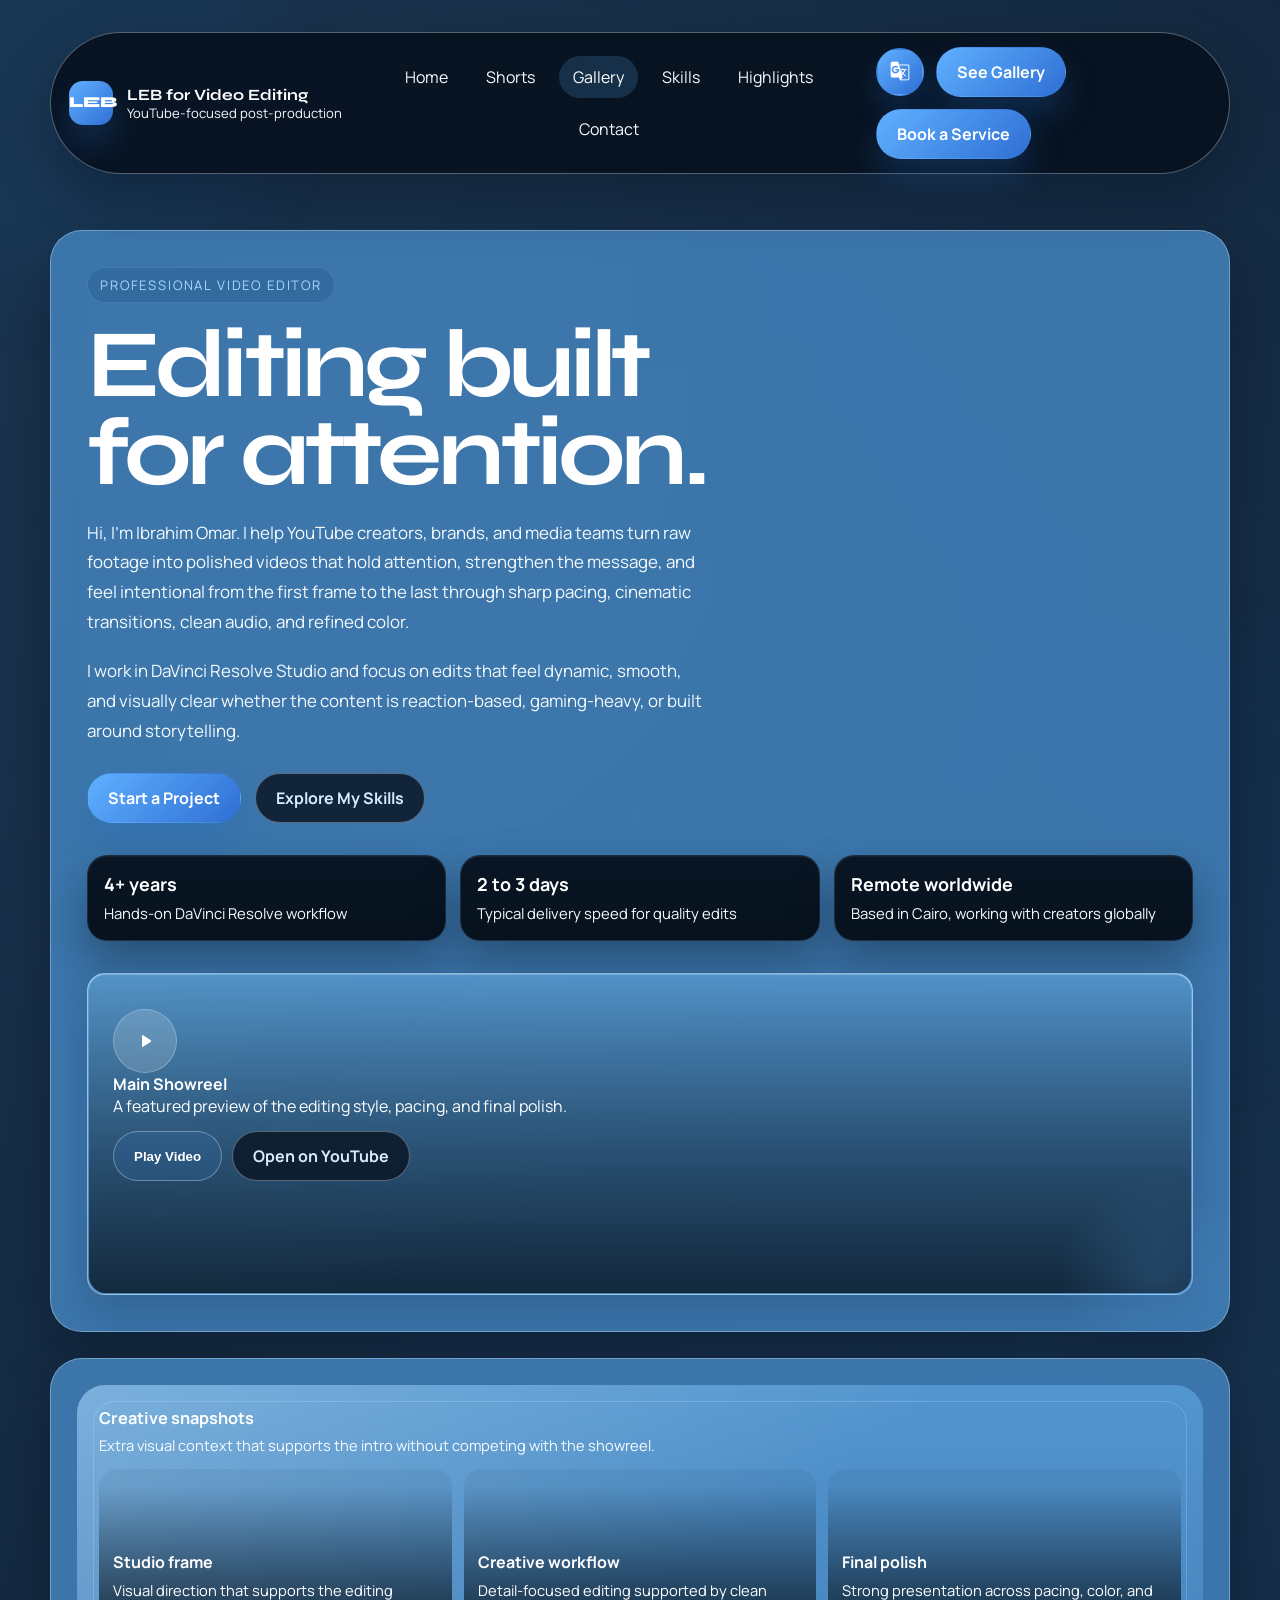
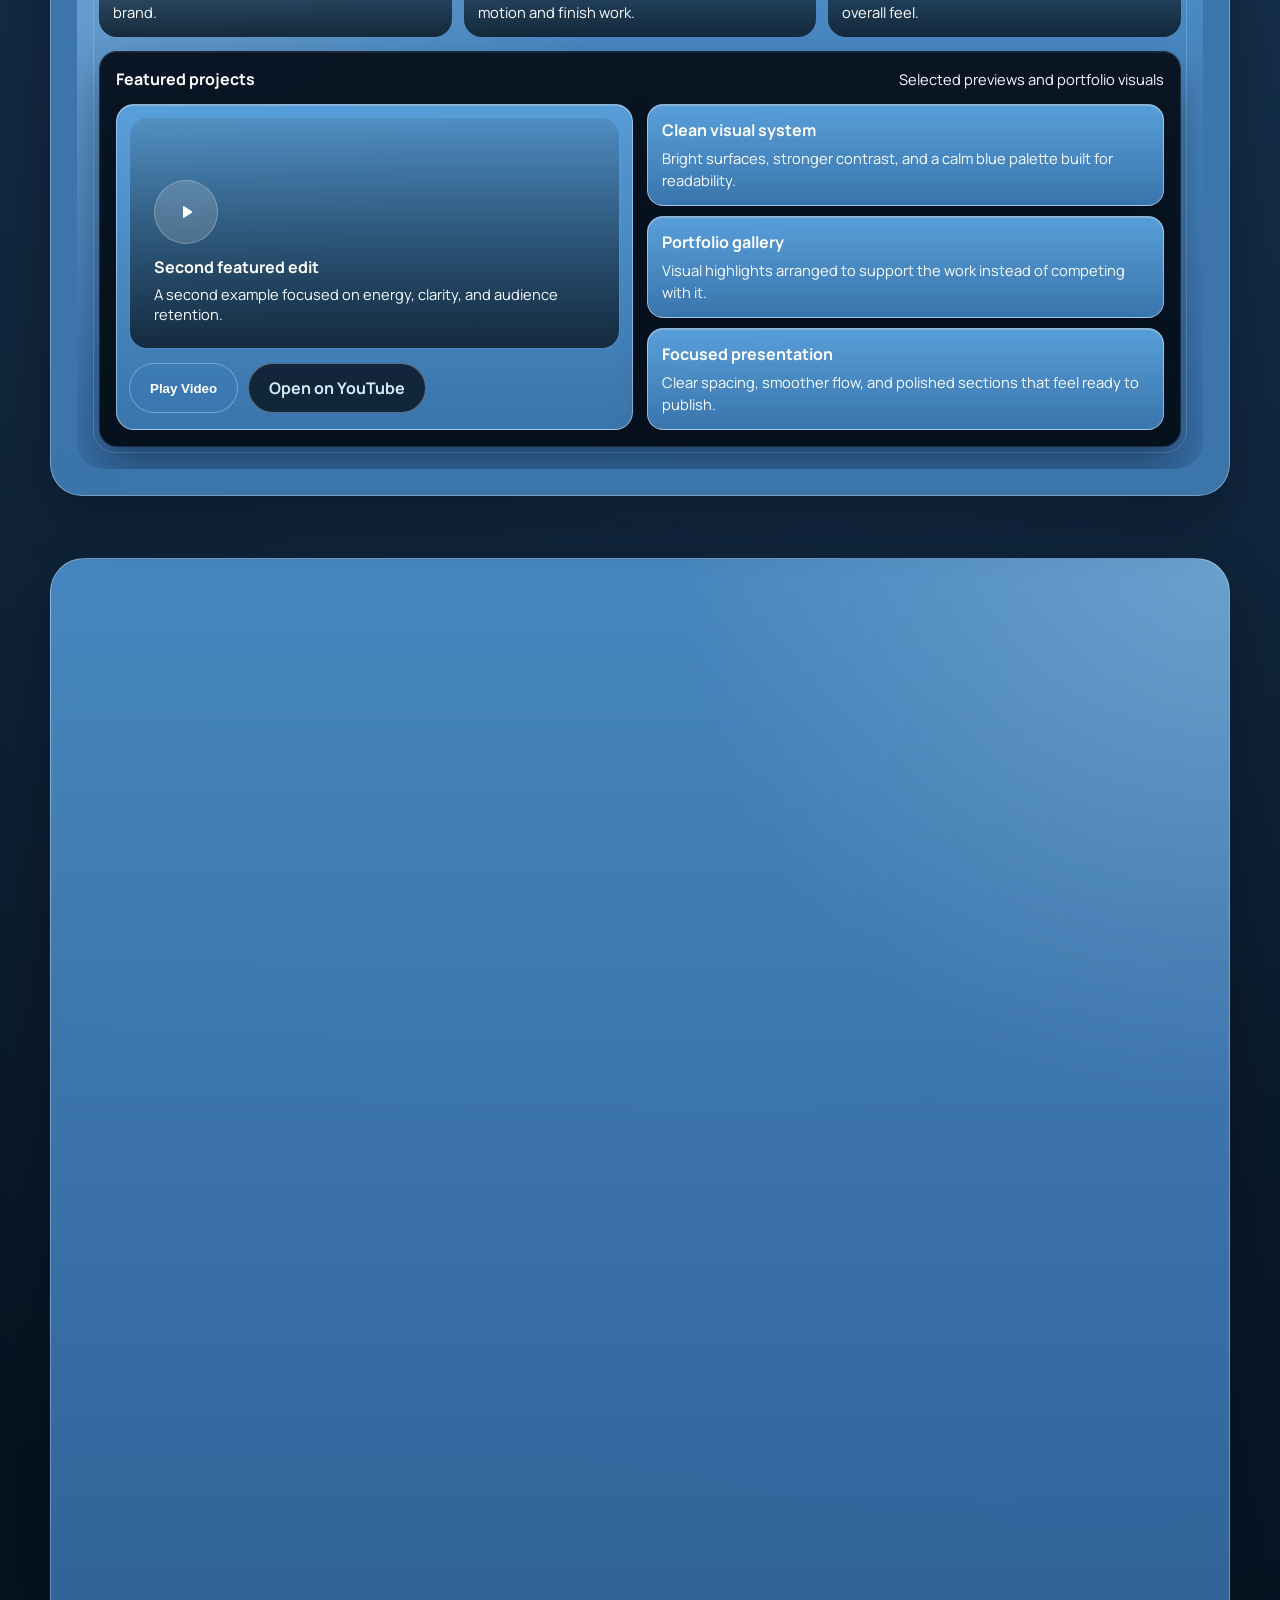
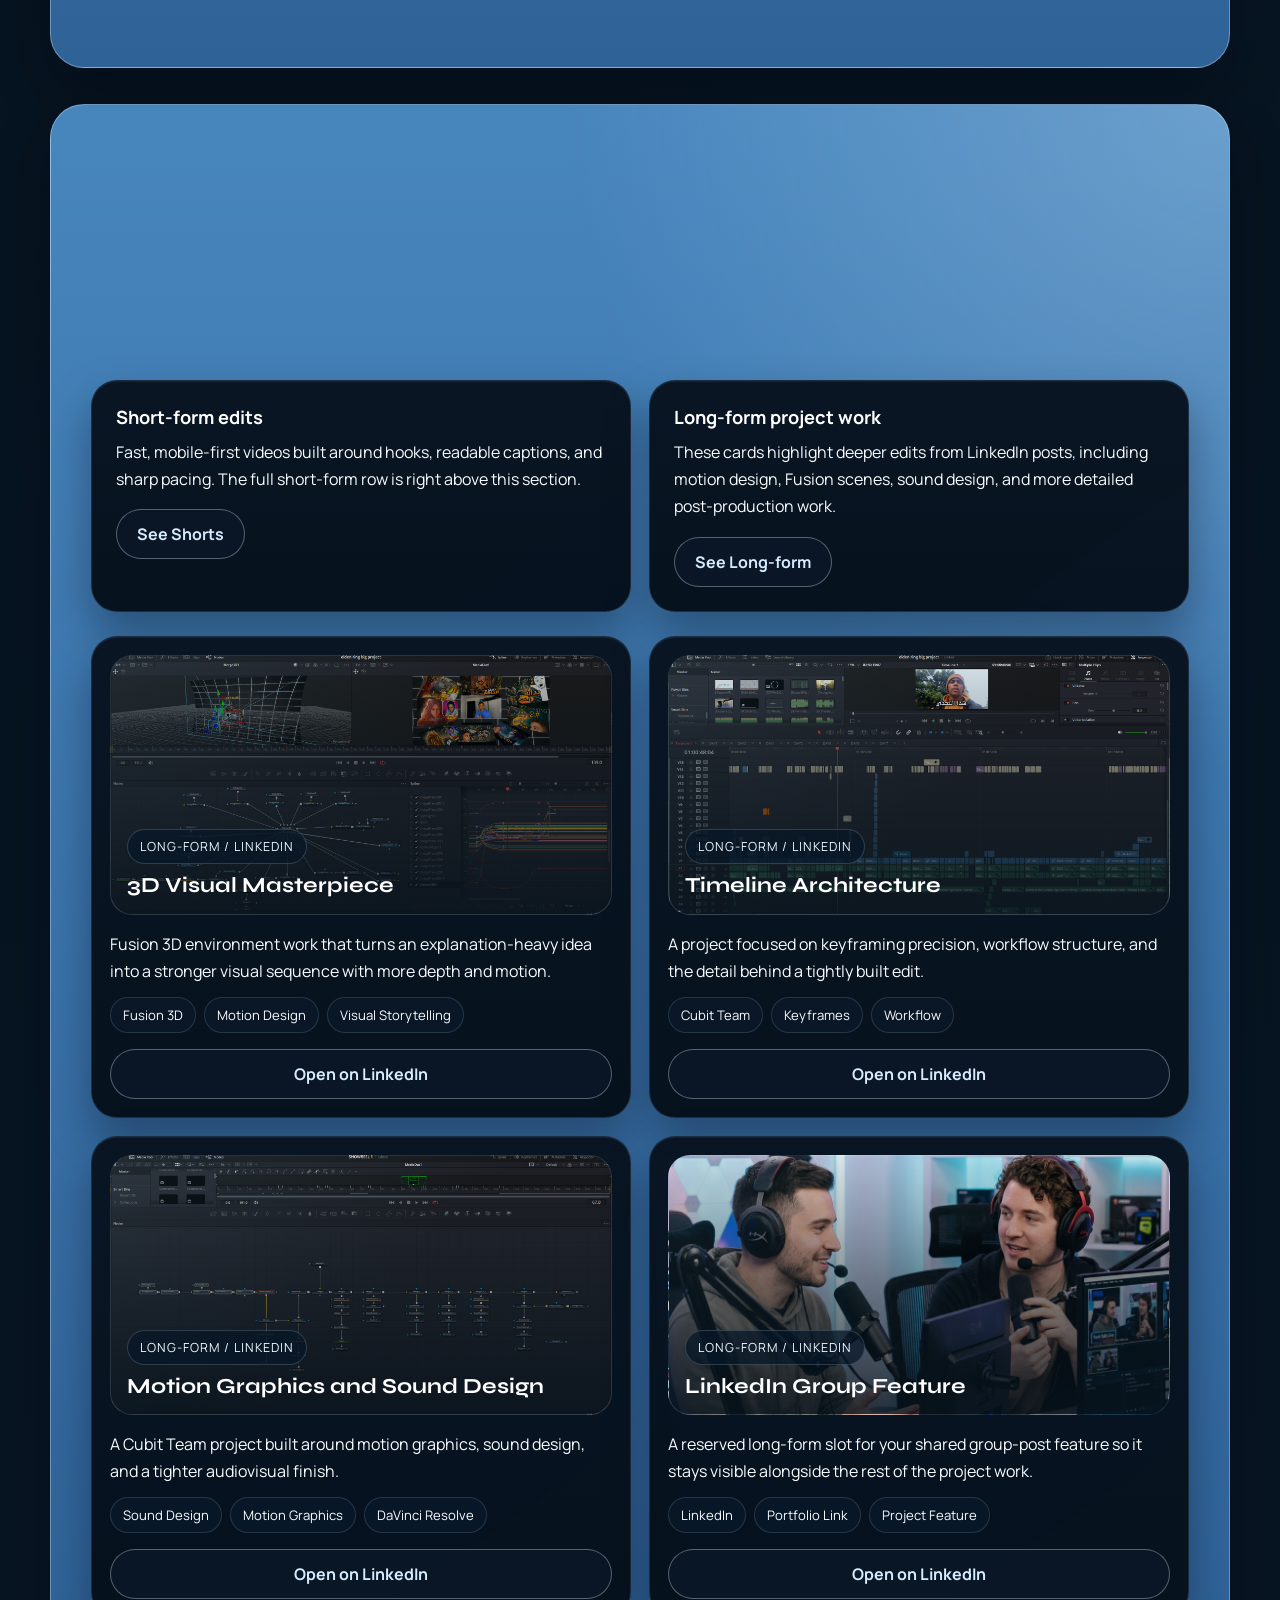
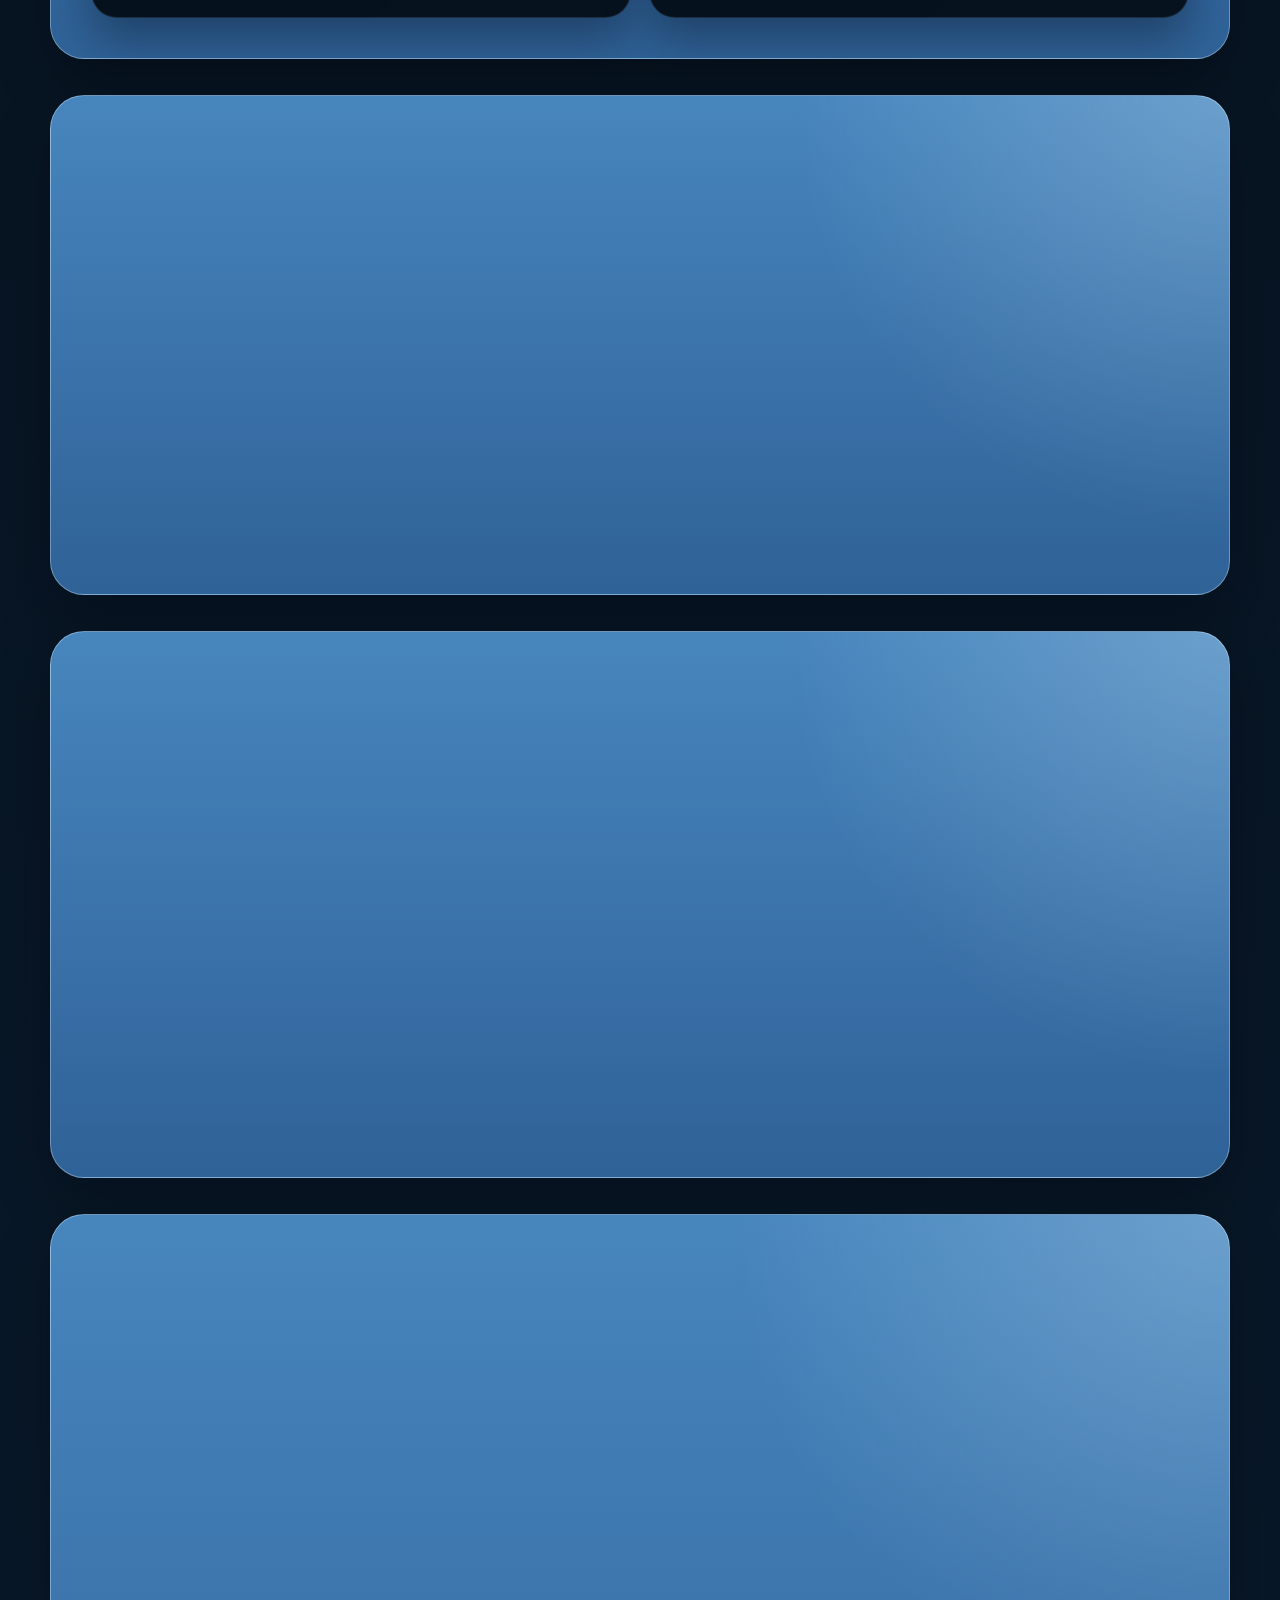
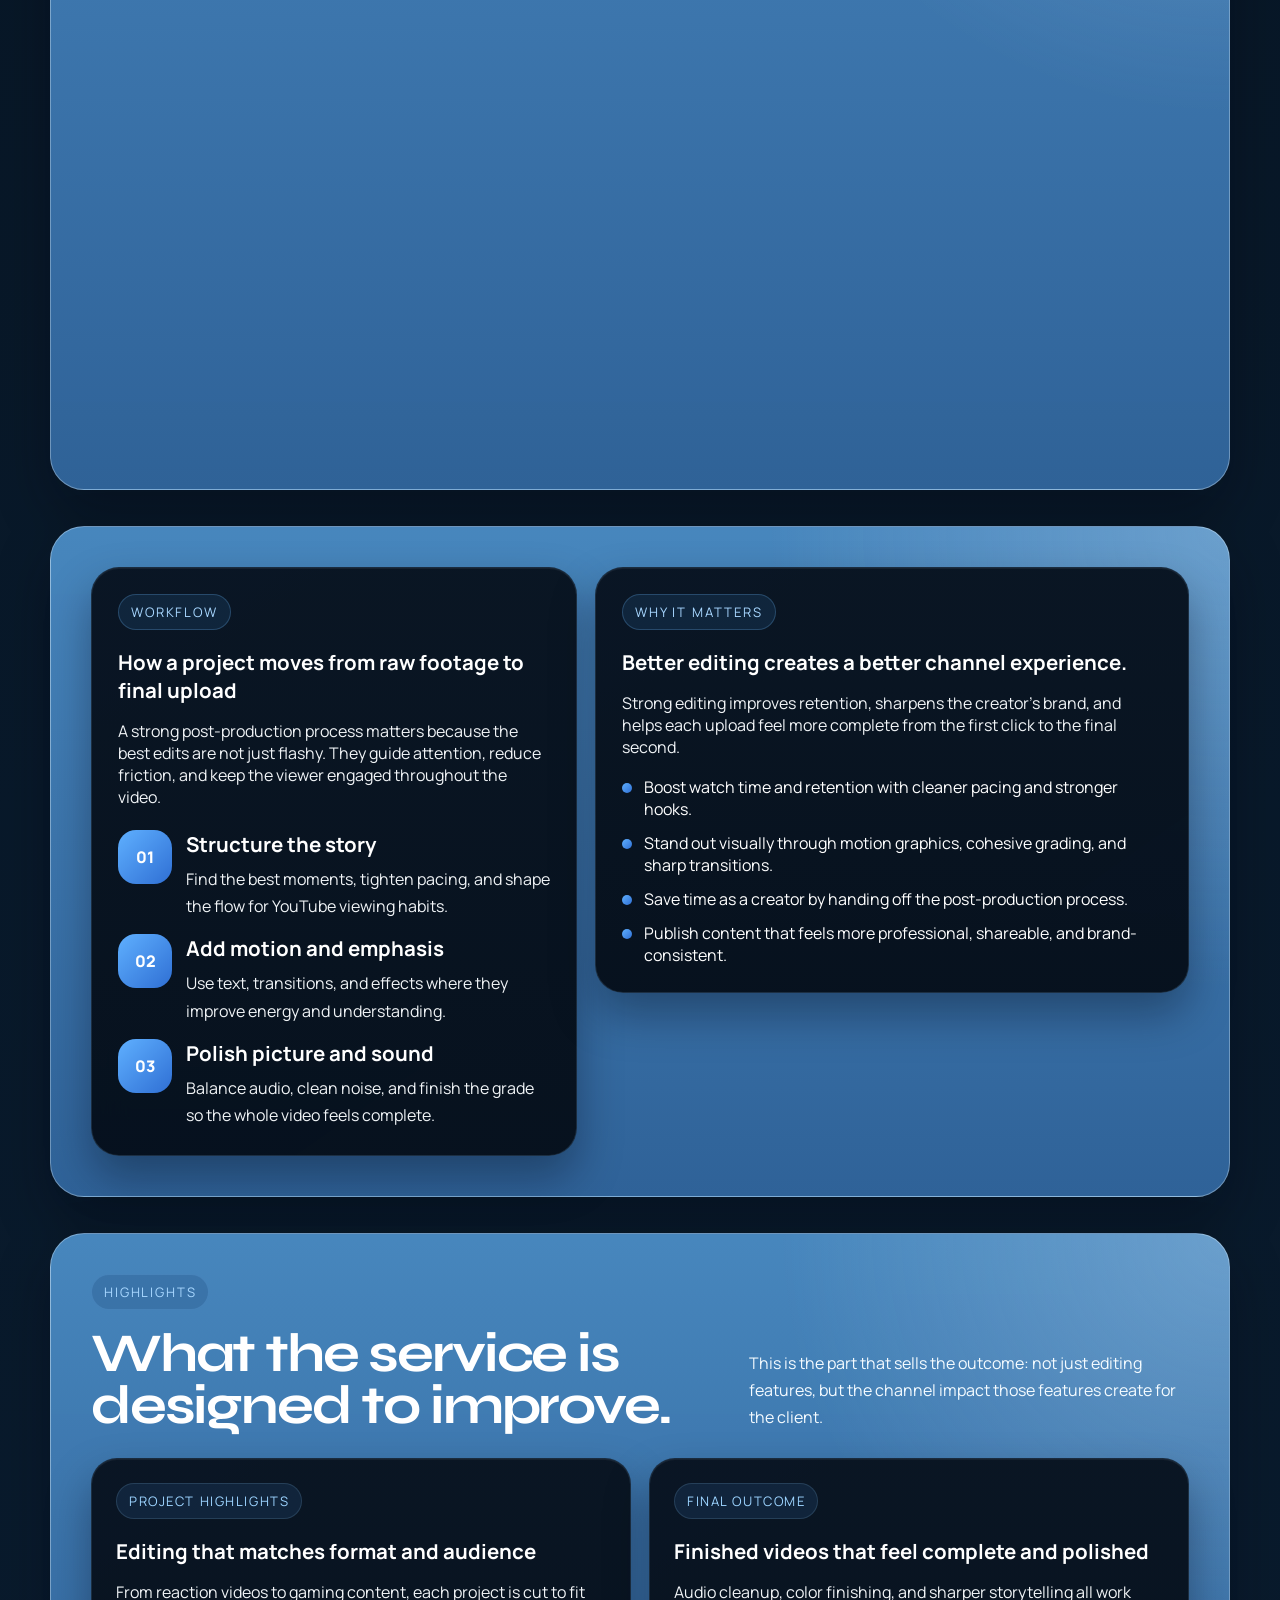
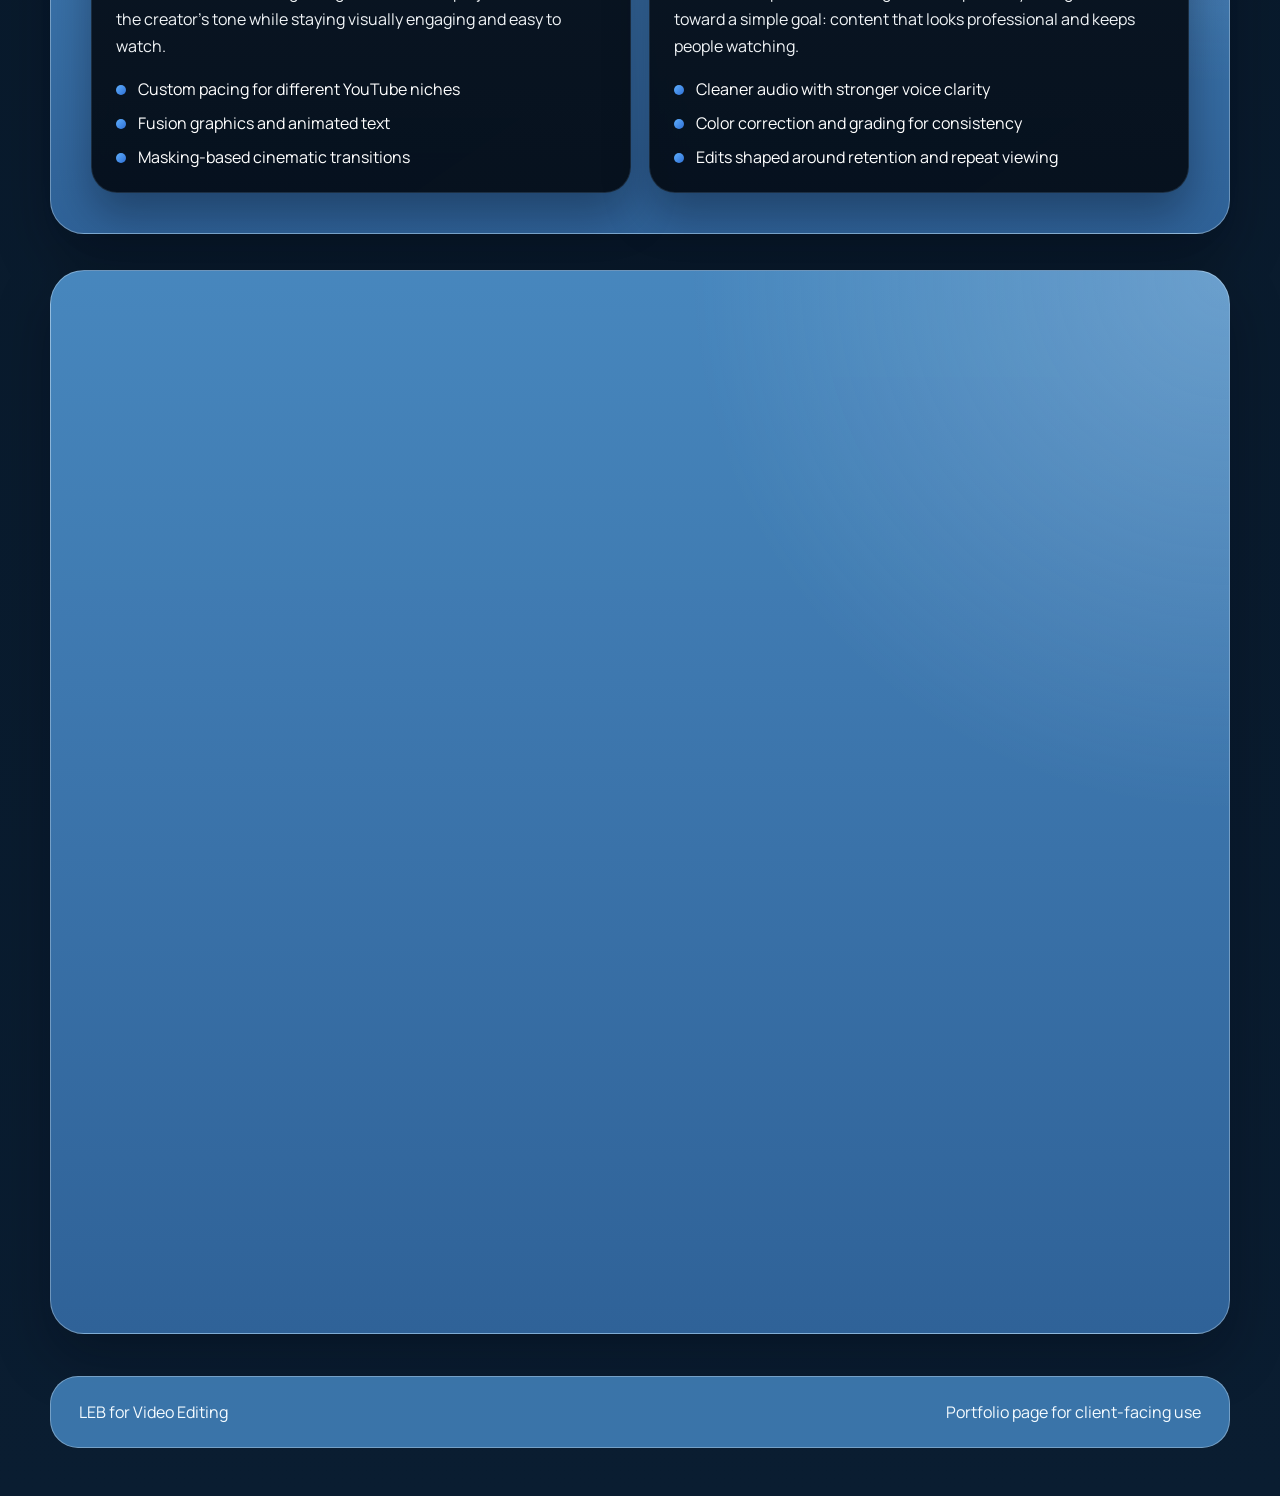
==== commit f039684b: "editting the pages" ====
--- a/index.html
+++ b/index.html
@@ -1042,6 +1042,134 @@
         width: 100%;
       }
 
+      .gallery-summary-grid,
+      .project-gallery-grid {
+        display: grid;
+        gap: 18px;
+      }
+
+      .gallery-summary-grid {
+        grid-template-columns: repeat(2, minmax(0, 1fr));
+        margin-bottom: 24px;
+      }
+
+      .gallery-summary-card,
+      .project-card {
+        border-radius: 26px;
+        border: 1px solid var(--deep-surface-border);
+        background: var(--deep-surface-bg);
+        box-shadow: var(--deep-surface-shadow);
+      }
+
+      .gallery-summary-card {
+        padding: 24px;
+      }
+
+      .gallery-summary-card strong,
+      .project-copy strong {
+        display: block;
+        color: var(--subrect-title);
+        font-size: 1.14rem;
+        margin-bottom: 10px;
+      }
+
+      .gallery-summary-card p,
+      .project-copy p {
+        margin: 0;
+        color: var(--subrect-copy);
+        line-height: 1.7;
+      }
+
+      .gallery-summary-card .button-secondary {
+        margin-top: 16px;
+      }
+
+      .project-gallery-grid {
+        grid-template-columns: repeat(2, minmax(0, 1fr));
+      }
+
+      .project-card {
+        display: grid;
+        gap: 16px;
+        padding: 18px;
+        align-content: start;
+      }
+
+      .project-media {
+        position: relative;
+        overflow: hidden;
+        display: block;
+        min-height: 260px;
+        border-radius: 22px;
+        border: 1px solid rgba(112, 170, 222, 0.18);
+        background-position: center;
+        background-size: cover;
+      }
+
+      .project-media::before {
+        content: "";
+        position: absolute;
+        inset: 0;
+        background:
+          linear-gradient(180deg, rgba(7, 19, 29, 0.08), rgba(7, 19, 29, 0.84)),
+          linear-gradient(135deg, rgba(112, 172, 205, 0.14), transparent 54%);
+      }
+
+      .project-meta {
+        position: absolute;
+        inset: auto 16px 16px 16px;
+        z-index: 1;
+        display: grid;
+        gap: 10px;
+      }
+
+      .project-kicker {
+        display: inline-flex;
+        align-items: center;
+        width: fit-content;
+        padding: 8px 12px;
+        border-radius: 999px;
+        color: #eef8ff;
+        background: rgba(8, 24, 40, 0.74);
+        border: 1px solid rgba(214, 236, 255, 0.18);
+        font-size: 0.78rem;
+        letter-spacing: 0.08em;
+        text-transform: uppercase;
+      }
+
+      .project-title {
+        color: #ffffff;
+        font-size: 1.34rem;
+        line-height: 1.08;
+        font-family: "Syne", sans-serif;
+      }
+
+      .project-copy {
+        display: grid;
+        gap: 12px;
+      }
+
+      .project-tags {
+        display: flex;
+        flex-wrap: wrap;
+        gap: 8px;
+      }
+
+      .project-tag {
+        display: inline-flex;
+        align-items: center;
+        padding: 8px 12px;
+        border-radius: 999px;
+        background: rgba(10, 24, 40, 0.88);
+        border: 1px solid rgba(214, 236, 255, 0.14);
+        color: var(--subrect-copy);
+        font-size: 0.82rem;
+      }
+
+      .project-card .button-secondary {
+        width: 100%;
+      }
+
       .skills-grid {
         grid-template-columns: repeat(3, minmax(0, 1fr));
       }
@@ -1552,8 +1680,13 @@
           grid-template-columns: repeat(2, minmax(0, 1fr));
         }
 
+        .gallery-summary-grid,
         .shorts-grid {
           grid-template-columns: repeat(2, minmax(0, 1fr));
+        }
+
+        .project-gallery-grid {
+          grid-template-columns: 1fr;
         }
       }
 
@@ -1643,10 +1776,12 @@
         .hero-meta,
         .edit-bottom,
         .skills-grid,
+        .gallery-summary-grid,
         .shorts-grid,
         .highlights-grid,
         .gallery-strip,
         .video-grid,
+        .project-gallery-grid,
         .media-gallery {
           grid-template-columns: 1fr;
         }
@@ -1734,7 +1869,7 @@
               <nav class="nav" aria-label="Primary" data-i18n-aria-label="aria.primaryNav">
                 <a href="#home" class="active" data-i18n="nav.home">Home</a>
                 <a href="#shorts" data-i18n="nav.shorts">Shorts</a>
-                <a href="gallery.html" data-i18n="nav.gallery">Gallery</a>
+                <a href="#gallery" data-i18n="nav.gallery">Gallery</a>
                 <a href="#skills" data-i18n="nav.skills">Skills</a>
                 <a href="#highlights" data-i18n="nav.highlights">Highlights</a>
                 <a href="#contact" data-i18n="nav.contact">Contact</a>
@@ -1745,7 +1880,7 @@
                   <span class="material-symbols-outlined translate-symbol" aria-hidden="true">g_translate</span>
                   <span class="sr-only translate-button-label">&#1575;&#1604;&#1593;&#1585;&#1576;&#1610;&#1577;</span>
                 </button>
-                <a class="button" href="gallery.html" data-i18n="actions.openGallery">Open Gallery</a>
+                <a class="button" href="#gallery" data-i18n="actions.openGallery">Open Gallery</a>
                 <a class="button" href="#contact" data-i18n="actions.bookEdit">Book a Service</a>
               </div>
             </div>
@@ -2020,6 +2155,187 @@
           </div>
         </section>
 
+        <section class="section" id="gallery">
+          <div class="container">
+            <div class="section-heading reveal">
+              <div>
+                <div class="eyebrow" data-i18n="gallery.eyebrow">Gallery</div>
+                <h2 data-i18n="gallery.title">Short-form and long-form work in one place.</h2>
+              </div>
+              <p data-i18n="gallery.copy">
+                This section brings the gallery into the main portfolio so visitors can
+                see vertical samples and deeper project work without leaving the page.
+              </p>
+            </div>
+
+            <div class="gallery-summary-grid">
+              <article class="gallery-summary-card reveal">
+                <strong data-i18n="gallery.shortTitle">Short-form edits</strong>
+                <p data-i18n="gallery.shortText">
+                  Fast, mobile-first videos built around hooks, readable captions, and
+                  sharp pacing. The full short-form row is right above this section.
+                </p>
+                <a class="button-secondary" href="#shorts" data-i18n="gallery.shortAction">See Shorts</a>
+              </article>
+
+              <article class="gallery-summary-card reveal">
+                <strong data-i18n="gallery.longTitle">Long-form project work</strong>
+                <p data-i18n="gallery.longText">
+                  These cards highlight deeper edits from LinkedIn posts, including motion
+                  design, Fusion scenes, sound design, and more detailed post-production work.
+                </p>
+                <a class="button-secondary" href="#gallery-projects" data-i18n="gallery.longAction">See Long-form</a>
+              </article>
+            </div>
+
+            <div class="project-gallery-grid" id="gallery-projects">
+              <article class="project-card reveal">
+                <a
+                  class="project-media"
+                  href="https://www.linkedin.com/posts/ibrahim-omar-for-business_davinciresolve-fusion3d-motiondesign-activity-7458156915940970496-loNQ?utm_source=share&utm_medium=member_desktop&rcm=ACoAAFseUI0BllAIr8GGhNd_zj456TSxEY50HnY"
+                  target="_blank"
+                  rel="noreferrer"
+                  aria-label="Open LinkedIn project 1"
+                  style="background-image: url('images/Screenshot (543).png');"
+                >
+                  <div class="project-meta">
+                    <span class="project-kicker" data-i18n="gallery.cardKicker">Long-form / LinkedIn</span>
+                    <strong class="project-title" data-i18n="gallery.card1Title">3D Visual Masterpiece</strong>
+                  </div>
+                </a>
+                <div class="project-copy">
+                  <p data-i18n="gallery.card1Text">
+                    Fusion 3D environment work that turns an explanation-heavy idea into a
+                    stronger visual sequence with more depth and motion.
+                  </p>
+                  <div class="project-tags">
+                    <span class="project-tag">Fusion 3D</span>
+                    <span class="project-tag">Motion Design</span>
+                    <span class="project-tag">Visual Storytelling</span>
+                  </div>
+                </div>
+                <a
+                  class="button-secondary"
+                  href="https://www.linkedin.com/posts/ibrahim-omar-for-business_davinciresolve-fusion3d-motiondesign-activity-7458156915940970496-loNQ?utm_source=share&utm_medium=member_desktop&rcm=ACoAAFseUI0BllAIr8GGhNd_zj456TSxEY50HnY"
+                  target="_blank"
+                  rel="noreferrer"
+                  data-i18n="actions.openLinkedin"
+                >
+                  Open on LinkedIn
+                </a>
+              </article>
+
+              <article class="project-card reveal">
+                <a
+                  class="project-media"
+                  href="https://www.linkedin.com/posts/ibrahim-omar-for-business_cubitteam-davinciresolve-motiondesign-activity-7457328974268960768-kV4d?utm_source=share&utm_medium=member_desktop&rcm=ACoAAFseUI0BllAIr8GGhNd_zj456TSxEY50HnY"
+                  target="_blank"
+                  rel="noreferrer"
+                  aria-label="Open LinkedIn project 2"
+                  style="background-image: url('images/Screenshot (541).png');"
+                >
+                  <div class="project-meta">
+                    <span class="project-kicker" data-i18n="gallery.cardKicker">Long-form / LinkedIn</span>
+                    <strong class="project-title" data-i18n="gallery.card2Title">Timeline Architecture</strong>
+                  </div>
+                </a>
+                <div class="project-copy">
+                  <p data-i18n="gallery.card2Text">
+                    A project focused on keyframing precision, workflow structure, and the
+                    detail behind a tightly built edit.
+                  </p>
+                  <div class="project-tags">
+                    <span class="project-tag">Cubit Team</span>
+                    <span class="project-tag">Keyframes</span>
+                    <span class="project-tag">Workflow</span>
+                  </div>
+                </div>
+                <a
+                  class="button-secondary"
+                  href="https://www.linkedin.com/posts/ibrahim-omar-for-business_cubitteam-davinciresolve-motiondesign-activity-7457328974268960768-kV4d?utm_source=share&utm_medium=member_desktop&rcm=ACoAAFseUI0BllAIr8GGhNd_zj456TSxEY50HnY"
+                  target="_blank"
+                  rel="noreferrer"
+                  data-i18n="actions.openLinkedin"
+                >
+                  Open on LinkedIn
+                </a>
+              </article>
+
+              <article class="project-card reveal">
+                <a
+                  class="project-media"
+                  href="https://www.linkedin.com/posts/ibrahim-omar-for-business_davinciresolve-motiongraphics-sounddesign-activity-7457014470494638080-I5Qx?utm_source=share&utm_medium=member_desktop&rcm=ACoAAFseUI0BllAIr8GGhNd_zj456TSxEY50HnY"
+                  target="_blank"
+                  rel="noreferrer"
+                  aria-label="Open LinkedIn project 3"
+                  style="background-image: url('images/Screenshot (854).png');"
+                >
+                  <div class="project-meta">
+                    <span class="project-kicker" data-i18n="gallery.cardKicker">Long-form / LinkedIn</span>
+                    <strong class="project-title" data-i18n="gallery.card3Title">Motion Graphics and Sound Design</strong>
+                  </div>
+                </a>
+                <div class="project-copy">
+                  <p data-i18n="gallery.card3Text">
+                    A Cubit Team project built around motion graphics, sound design, and a
+                    tighter audiovisual finish.
+                  </p>
+                  <div class="project-tags">
+                    <span class="project-tag">Sound Design</span>
+                    <span class="project-tag">Motion Graphics</span>
+                    <span class="project-tag">DaVinci Resolve</span>
+                  </div>
+                </div>
+                <a
+                  class="button-secondary"
+                  href="https://www.linkedin.com/posts/ibrahim-omar-for-business_davinciresolve-motiongraphics-sounddesign-activity-7457014470494638080-I5Qx?utm_source=share&utm_medium=member_desktop&rcm=ACoAAFseUI0BllAIr8GGhNd_zj456TSxEY50HnY"
+                  target="_blank"
+                  rel="noreferrer"
+                  data-i18n="actions.openLinkedin"
+                >
+                  Open on LinkedIn
+                </a>
+              </article>
+
+              <article class="project-card reveal">
+                <a
+                  class="project-media"
+                  href="https://www.linkedin.com/feed/update/urn:li:groupPost:12651962-7458160928304324609?utm_source=share&utm_medium=member_desktop&rcm=ACoAAFseUI0BllAIr8GGhNd_zj456TSxEY50HnY"
+                  target="_blank"
+                  rel="noreferrer"
+                  aria-label="Open LinkedIn project 4"
+                  style="background-image: url('images/Gemini_Generated_Image_tvonj1tvonj1tvon.png');"
+                >
+                  <div class="project-meta">
+                    <span class="project-kicker" data-i18n="gallery.cardKicker">Long-form / LinkedIn</span>
+                    <strong class="project-title" data-i18n="gallery.card4Title">LinkedIn Group Feature</strong>
+                  </div>
+                </a>
+                <div class="project-copy">
+                  <p data-i18n="gallery.card4Text">
+                    A reserved long-form slot for your shared group-post feature so it stays
+                    visible alongside the rest of the project work.
+                  </p>
+                  <div class="project-tags">
+                    <span class="project-tag">LinkedIn</span>
+                    <span class="project-tag">Portfolio Link</span>
+                    <span class="project-tag">Project Feature</span>
+                  </div>
+                </div>
+                <a
+                  class="button-secondary"
+                  href="https://www.linkedin.com/feed/update/urn:li:groupPost:12651962-7458160928304324609?utm_source=share&utm_medium=member_desktop&rcm=ACoAAFseUI0BllAIr8GGhNd_zj456TSxEY50HnY"
+                  target="_blank"
+                  rel="noreferrer"
+                  data-i18n="actions.openLinkedin"
+                >
+                  Open on LinkedIn
+                </a>
+              </article>
+            </div>
+          </div>
+        </section>
+
         <section class="section">
           <div class="container">
             <div class="section-heading reveal">
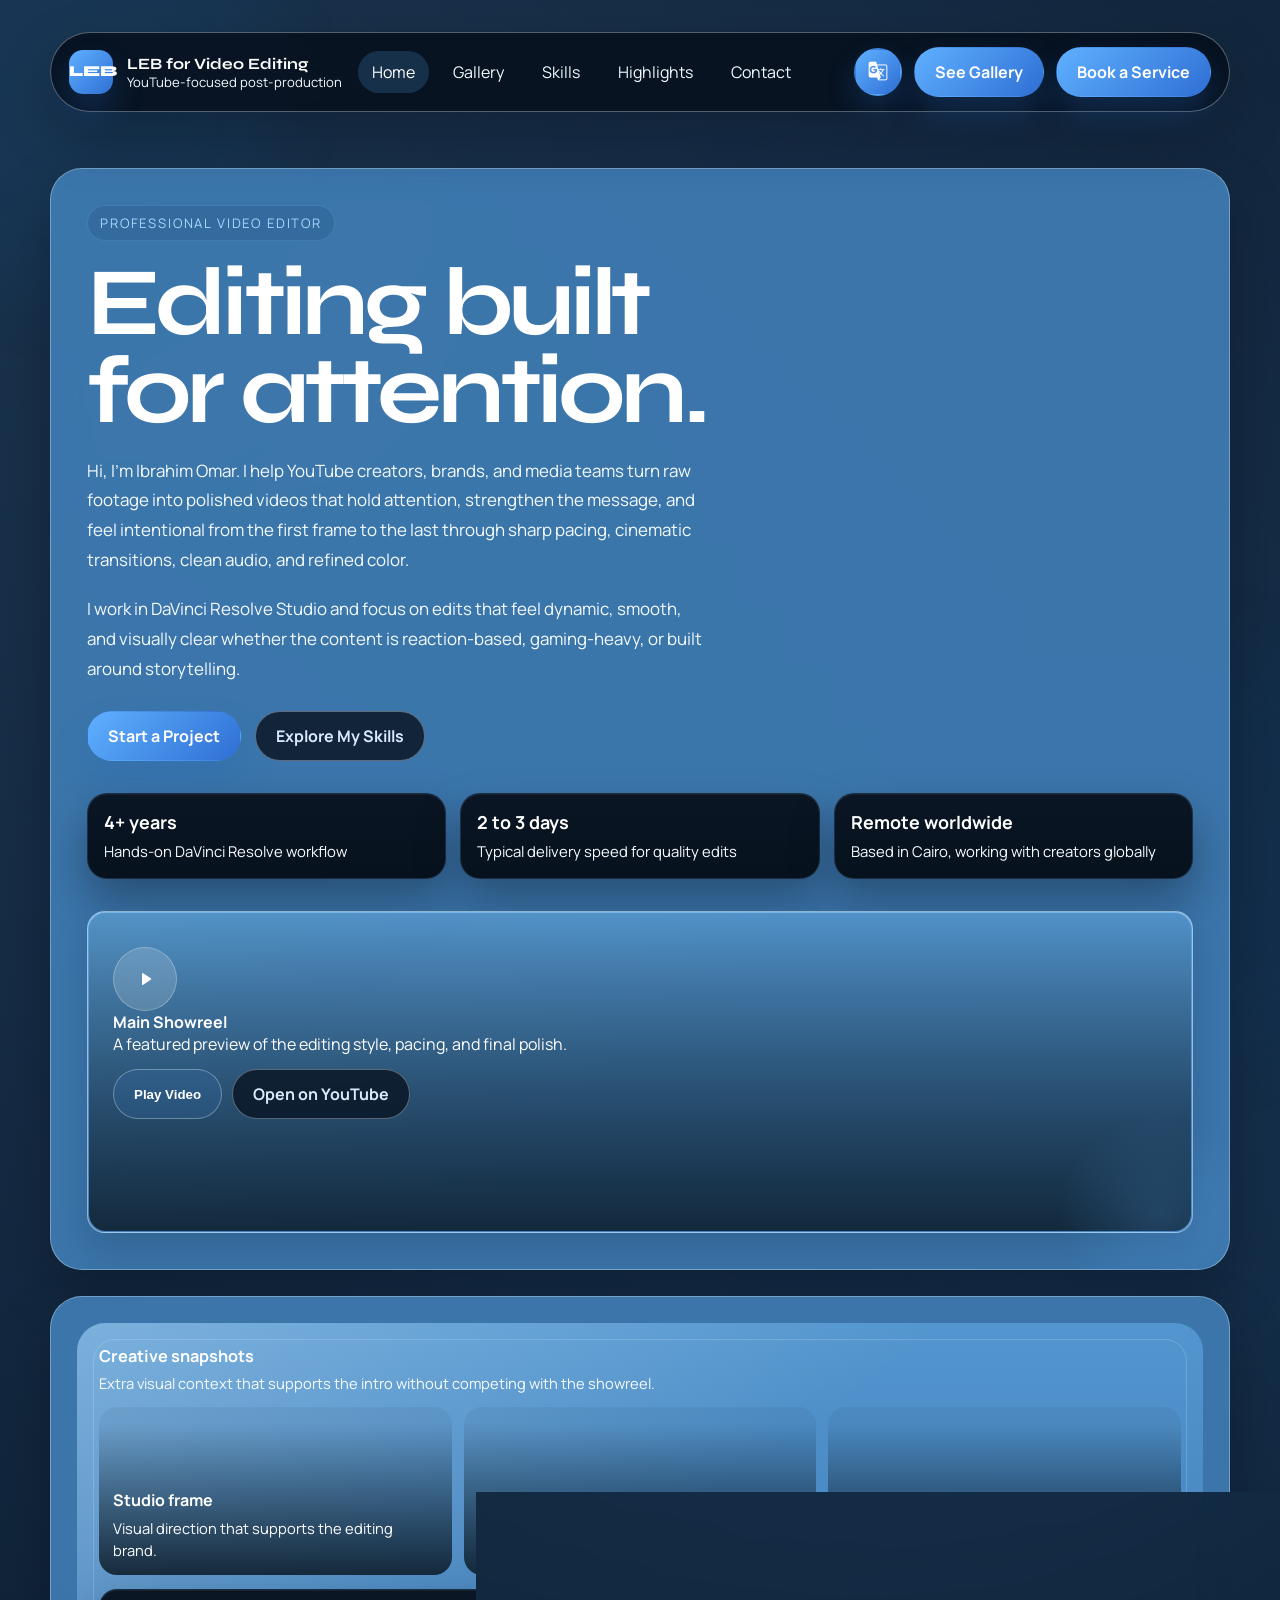
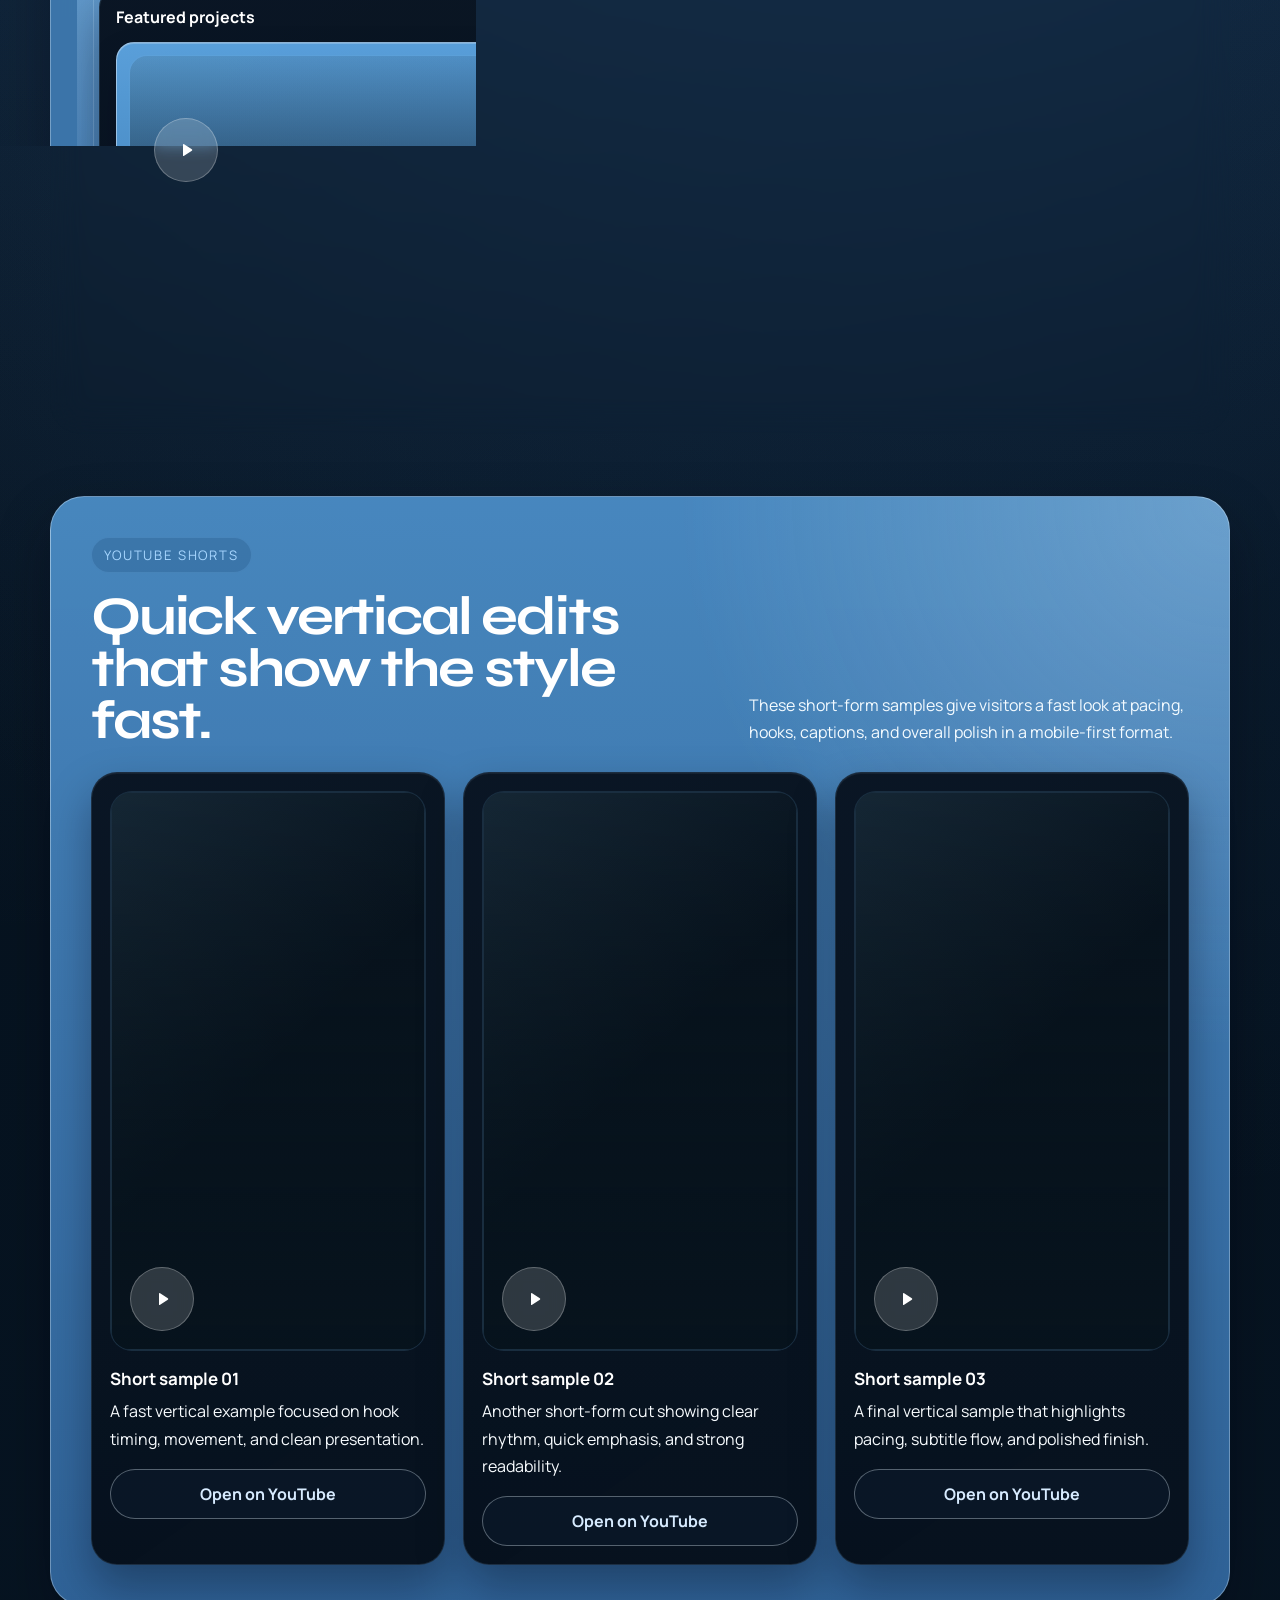
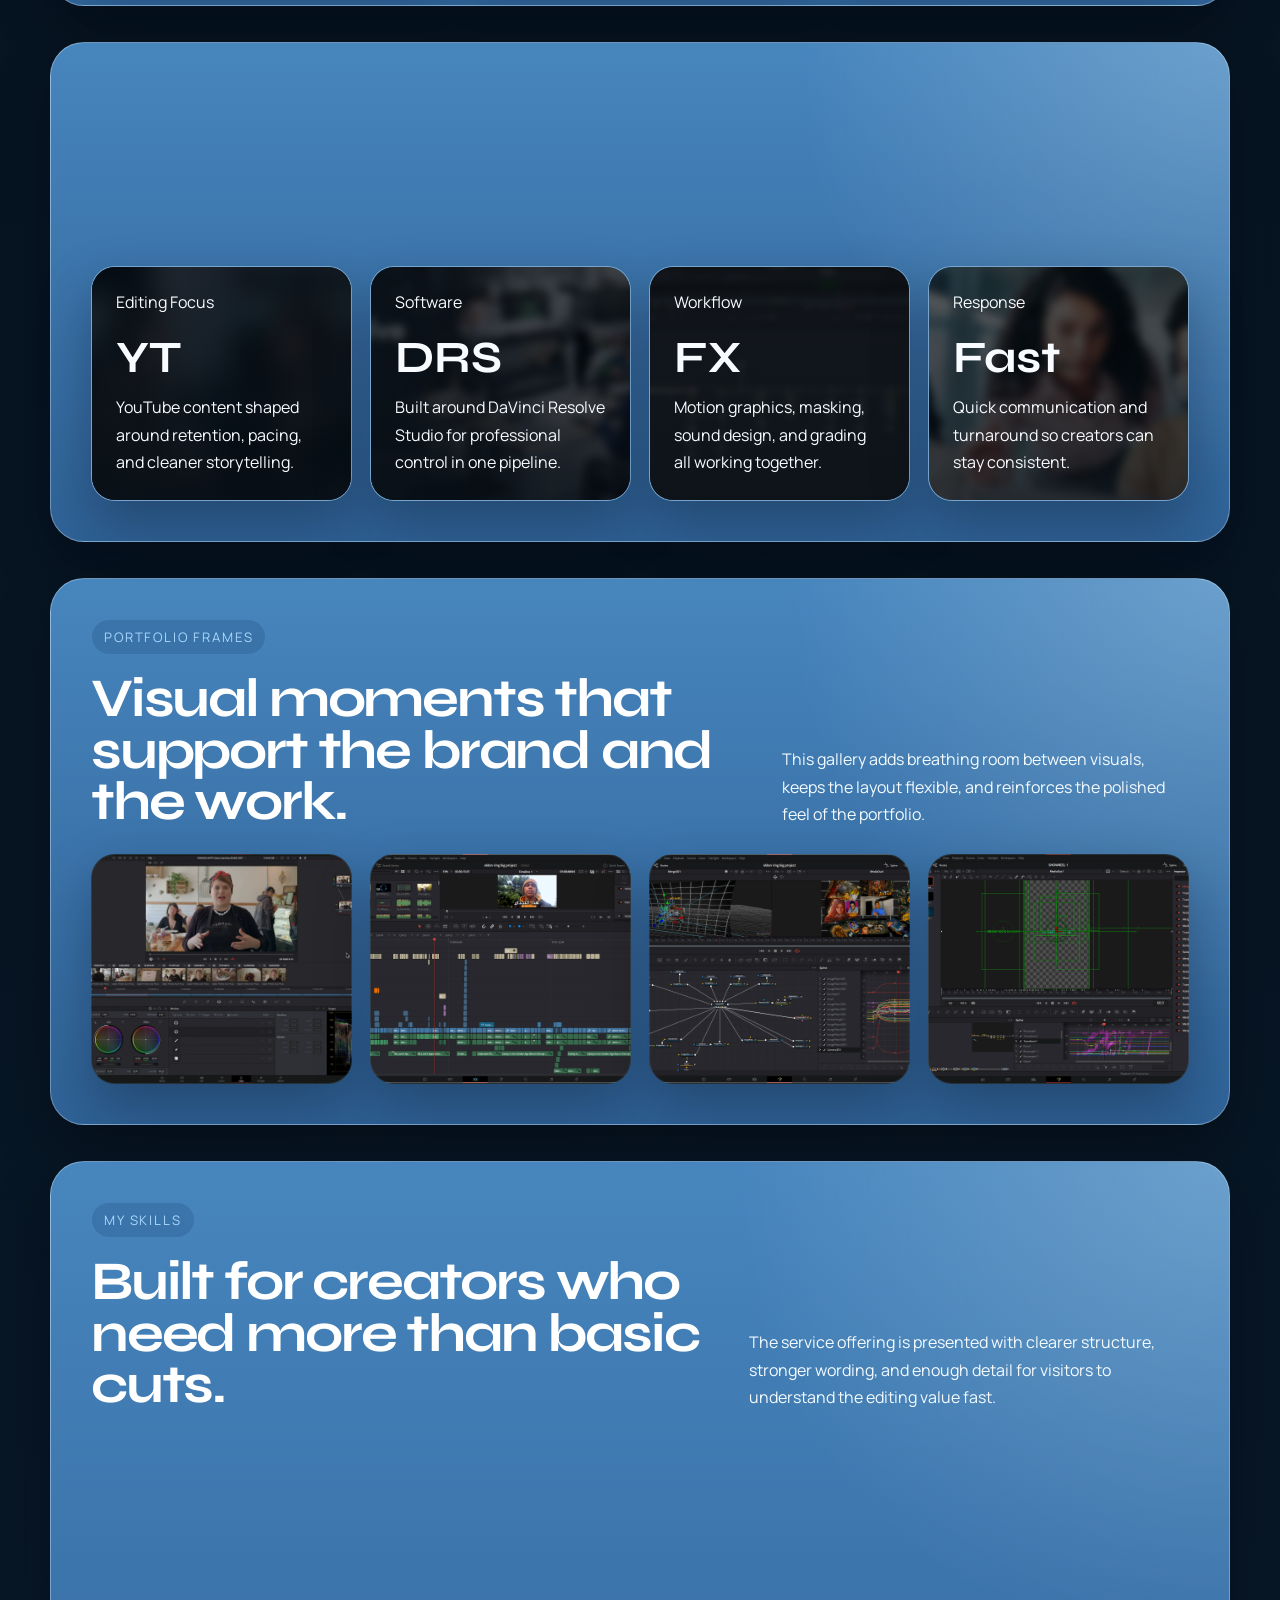
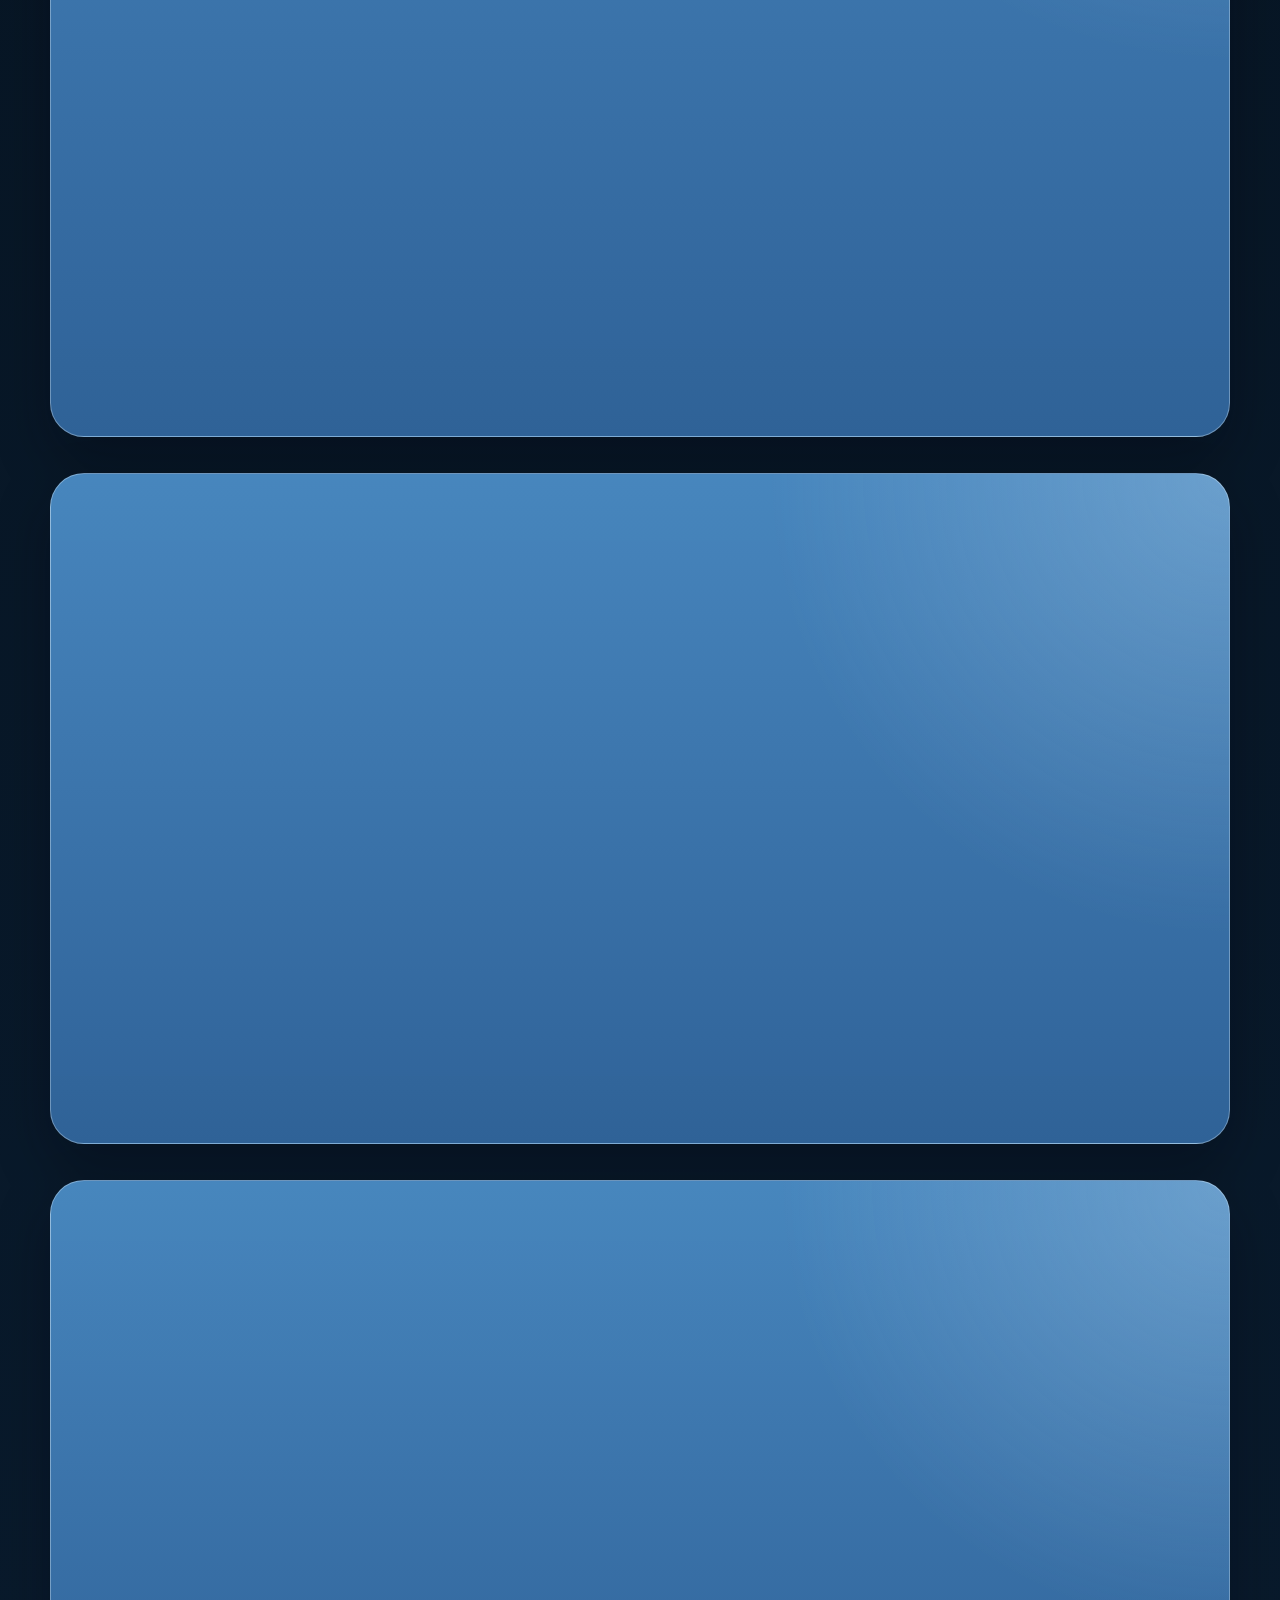
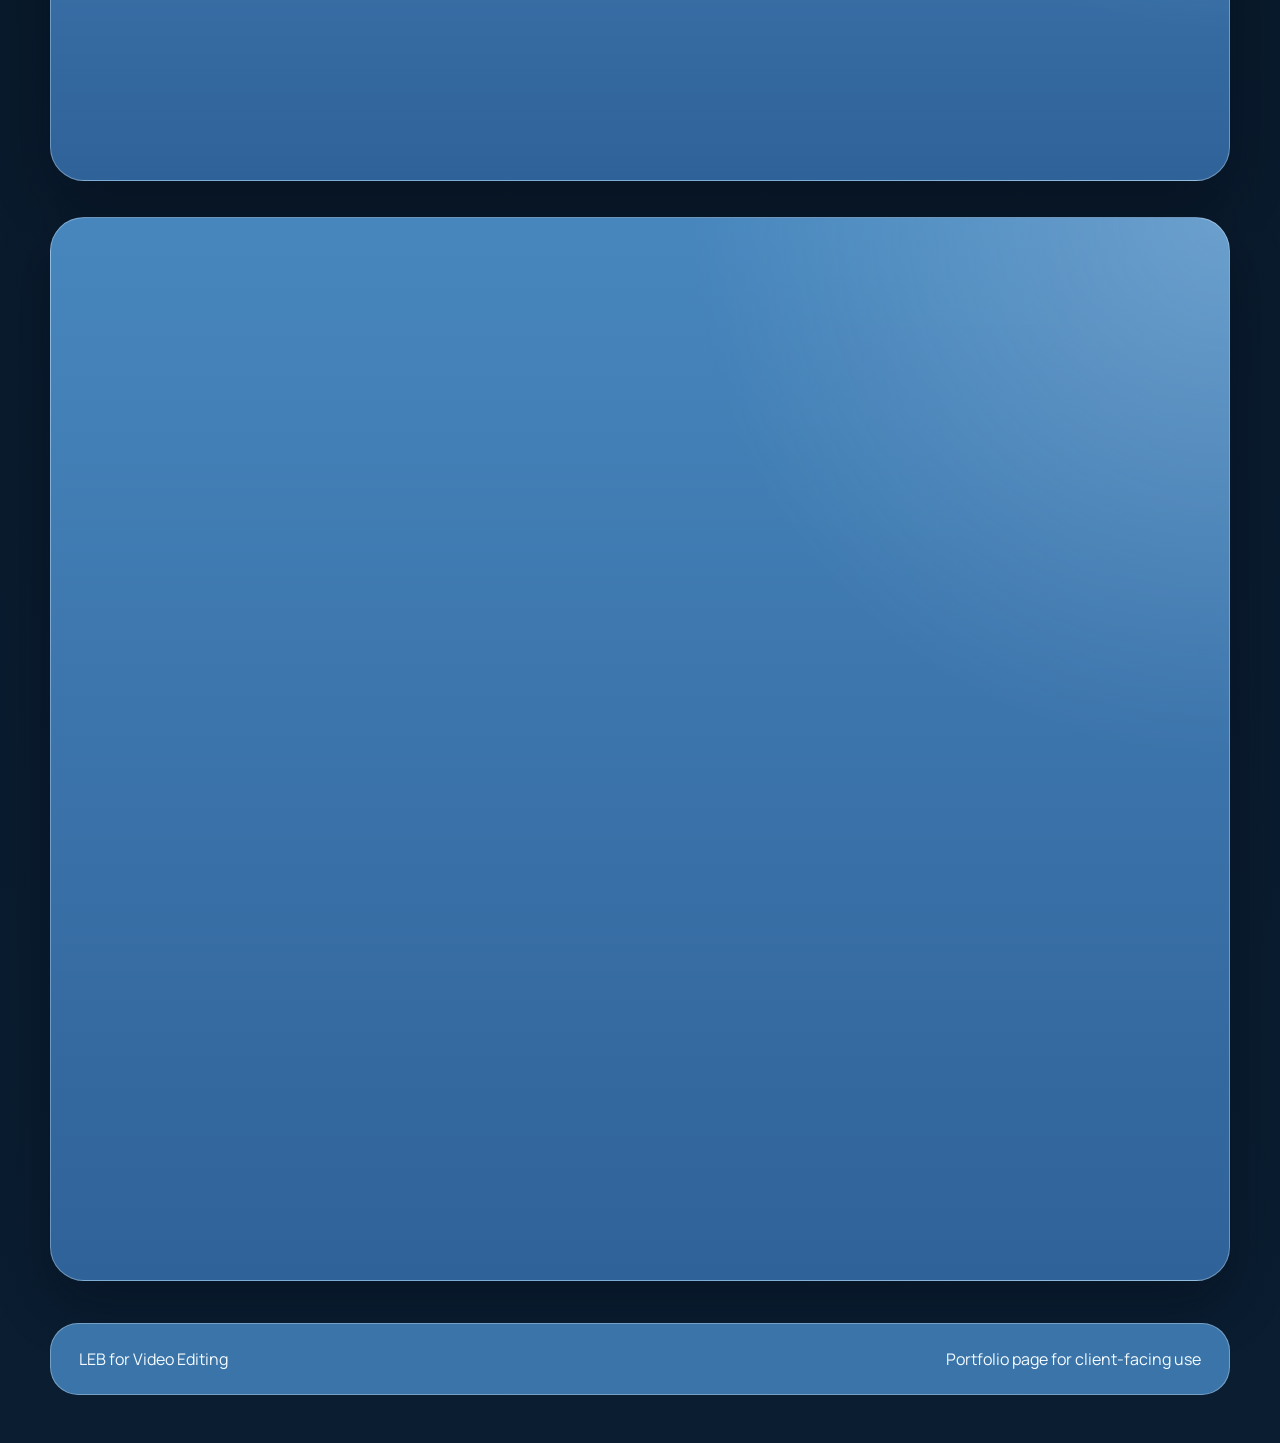
==== commit 1cae1e50: "updated the gallery" ====
--- a/index.html
+++ b/index.html
@@ -1868,8 +1868,7 @@
             <div class="topbar-menu" id="topbar-menu">
               <nav class="nav" aria-label="Primary" data-i18n-aria-label="aria.primaryNav">
                 <a href="#home" class="active" data-i18n="nav.home">Home</a>
-                <a href="#shorts" data-i18n="nav.shorts">Shorts</a>
-                <a href="#gallery" data-i18n="nav.gallery">Gallery</a>
+                <a href="gallery.html" data-i18n="nav.gallery">Gallery</a>
                 <a href="#skills" data-i18n="nav.skills">Skills</a>
                 <a href="#highlights" data-i18n="nav.highlights">Highlights</a>
                 <a href="#contact" data-i18n="nav.contact">Contact</a>
@@ -1880,7 +1879,7 @@
                   <span class="material-symbols-outlined translate-symbol" aria-hidden="true">g_translate</span>
                   <span class="sr-only translate-button-label">&#1575;&#1604;&#1593;&#1585;&#1576;&#1610;&#1577;</span>
                 </button>
-                <a class="button" href="#gallery" data-i18n="actions.openGallery">Open Gallery</a>
+                <a class="button" href="gallery.html" data-i18n="actions.openGallery">Open Gallery</a>
                 <a class="button" href="#contact" data-i18n="actions.bookEdit">Book a Service</a>
               </div>
             </div>
@@ -2155,187 +2154,6 @@
           </div>
         </section>
 
-        <section class="section" id="gallery">
-          <div class="container">
-            <div class="section-heading reveal">
-              <div>
-                <div class="eyebrow" data-i18n="gallery.eyebrow">Gallery</div>
-                <h2 data-i18n="gallery.title">Short-form and long-form work in one place.</h2>
-              </div>
-              <p data-i18n="gallery.copy">
-                This section brings the gallery into the main portfolio so visitors can
-                see vertical samples and deeper project work without leaving the page.
-              </p>
-            </div>
-
-            <div class="gallery-summary-grid">
-              <article class="gallery-summary-card reveal">
-                <strong data-i18n="gallery.shortTitle">Short-form edits</strong>
-                <p data-i18n="gallery.shortText">
-                  Fast, mobile-first videos built around hooks, readable captions, and
-                  sharp pacing. The full short-form row is right above this section.
-                </p>
-                <a class="button-secondary" href="#shorts" data-i18n="gallery.shortAction">See Shorts</a>
-              </article>
-
-              <article class="gallery-summary-card reveal">
-                <strong data-i18n="gallery.longTitle">Long-form project work</strong>
-                <p data-i18n="gallery.longText">
-                  These cards highlight deeper edits from LinkedIn posts, including motion
-                  design, Fusion scenes, sound design, and more detailed post-production work.
-                </p>
-                <a class="button-secondary" href="#gallery-projects" data-i18n="gallery.longAction">See Long-form</a>
-              </article>
-            </div>
-
-            <div class="project-gallery-grid" id="gallery-projects">
-              <article class="project-card reveal">
-                <a
-                  class="project-media"
-                  href="https://www.linkedin.com/posts/ibrahim-omar-for-business_davinciresolve-fusion3d-motiondesign-activity-7458156915940970496-loNQ?utm_source=share&utm_medium=member_desktop&rcm=ACoAAFseUI0BllAIr8GGhNd_zj456TSxEY50HnY"
-                  target="_blank"
-                  rel="noreferrer"
-                  aria-label="Open LinkedIn project 1"
-                  style="background-image: url('images/Screenshot (543).png');"
-                >
-                  <div class="project-meta">
-                    <span class="project-kicker" data-i18n="gallery.cardKicker">Long-form / LinkedIn</span>
-                    <strong class="project-title" data-i18n="gallery.card1Title">3D Visual Masterpiece</strong>
-                  </div>
-                </a>
-                <div class="project-copy">
-                  <p data-i18n="gallery.card1Text">
-                    Fusion 3D environment work that turns an explanation-heavy idea into a
-                    stronger visual sequence with more depth and motion.
-                  </p>
-                  <div class="project-tags">
-                    <span class="project-tag">Fusion 3D</span>
-                    <span class="project-tag">Motion Design</span>
-                    <span class="project-tag">Visual Storytelling</span>
-                  </div>
-                </div>
-                <a
-                  class="button-secondary"
-                  href="https://www.linkedin.com/posts/ibrahim-omar-for-business_davinciresolve-fusion3d-motiondesign-activity-7458156915940970496-loNQ?utm_source=share&utm_medium=member_desktop&rcm=ACoAAFseUI0BllAIr8GGhNd_zj456TSxEY50HnY"
-                  target="_blank"
-                  rel="noreferrer"
-                  data-i18n="actions.openLinkedin"
-                >
-                  Open on LinkedIn
-                </a>
-              </article>
-
-              <article class="project-card reveal">
-                <a
-                  class="project-media"
-                  href="https://www.linkedin.com/posts/ibrahim-omar-for-business_cubitteam-davinciresolve-motiondesign-activity-7457328974268960768-kV4d?utm_source=share&utm_medium=member_desktop&rcm=ACoAAFseUI0BllAIr8GGhNd_zj456TSxEY50HnY"
-                  target="_blank"
-                  rel="noreferrer"
-                  aria-label="Open LinkedIn project 2"
-                  style="background-image: url('images/Screenshot (541).png');"
-                >
-                  <div class="project-meta">
-                    <span class="project-kicker" data-i18n="gallery.cardKicker">Long-form / LinkedIn</span>
-                    <strong class="project-title" data-i18n="gallery.card2Title">Timeline Architecture</strong>
-                  </div>
-                </a>
-                <div class="project-copy">
-                  <p data-i18n="gallery.card2Text">
-                    A project focused on keyframing precision, workflow structure, and the
-                    detail behind a tightly built edit.
-                  </p>
-                  <div class="project-tags">
-                    <span class="project-tag">Cubit Team</span>
-                    <span class="project-tag">Keyframes</span>
-                    <span class="project-tag">Workflow</span>
-                  </div>
-                </div>
-                <a
-                  class="button-secondary"
-                  href="https://www.linkedin.com/posts/ibrahim-omar-for-business_cubitteam-davinciresolve-motiondesign-activity-7457328974268960768-kV4d?utm_source=share&utm_medium=member_desktop&rcm=ACoAAFseUI0BllAIr8GGhNd_zj456TSxEY50HnY"
-                  target="_blank"
-                  rel="noreferrer"
-                  data-i18n="actions.openLinkedin"
-                >
-                  Open on LinkedIn
-                </a>
-              </article>
-
-              <article class="project-card reveal">
-                <a
-                  class="project-media"
-                  href="https://www.linkedin.com/posts/ibrahim-omar-for-business_davinciresolve-motiongraphics-sounddesign-activity-7457014470494638080-I5Qx?utm_source=share&utm_medium=member_desktop&rcm=ACoAAFseUI0BllAIr8GGhNd_zj456TSxEY50HnY"
-                  target="_blank"
-                  rel="noreferrer"
-                  aria-label="Open LinkedIn project 3"
-                  style="background-image: url('images/Screenshot (854).png');"
-                >
-                  <div class="project-meta">
-                    <span class="project-kicker" data-i18n="gallery.cardKicker">Long-form / LinkedIn</span>
-                    <strong class="project-title" data-i18n="gallery.card3Title">Motion Graphics and Sound Design</strong>
-                  </div>
-                </a>
-                <div class="project-copy">
-                  <p data-i18n="gallery.card3Text">
-                    A Cubit Team project built around motion graphics, sound design, and a
-                    tighter audiovisual finish.
-                  </p>
-                  <div class="project-tags">
-                    <span class="project-tag">Sound Design</span>
-                    <span class="project-tag">Motion Graphics</span>
-                    <span class="project-tag">DaVinci Resolve</span>
-                  </div>
-                </div>
-                <a
-                  class="button-secondary"
-                  href="https://www.linkedin.com/posts/ibrahim-omar-for-business_davinciresolve-motiongraphics-sounddesign-activity-7457014470494638080-I5Qx?utm_source=share&utm_medium=member_desktop&rcm=ACoAAFseUI0BllAIr8GGhNd_zj456TSxEY50HnY"
-                  target="_blank"
-                  rel="noreferrer"
-                  data-i18n="actions.openLinkedin"
-                >
-                  Open on LinkedIn
-                </a>
-              </article>
-
-              <article class="project-card reveal">
-                <a
-                  class="project-media"
-                  href="https://www.linkedin.com/feed/update/urn:li:groupPost:12651962-7458160928304324609?utm_source=share&utm_medium=member_desktop&rcm=ACoAAFseUI0BllAIr8GGhNd_zj456TSxEY50HnY"
-                  target="_blank"
-                  rel="noreferrer"
-                  aria-label="Open LinkedIn project 4"
-                  style="background-image: url('images/Gemini_Generated_Image_tvonj1tvonj1tvon.png');"
-                >
-                  <div class="project-meta">
-                    <span class="project-kicker" data-i18n="gallery.cardKicker">Long-form / LinkedIn</span>
-                    <strong class="project-title" data-i18n="gallery.card4Title">LinkedIn Group Feature</strong>
-                  </div>
-                </a>
-                <div class="project-copy">
-                  <p data-i18n="gallery.card4Text">
-                    A reserved long-form slot for your shared group-post feature so it stays
-                    visible alongside the rest of the project work.
-                  </p>
-                  <div class="project-tags">
-                    <span class="project-tag">LinkedIn</span>
-                    <span class="project-tag">Portfolio Link</span>
-                    <span class="project-tag">Project Feature</span>
-                  </div>
-                </div>
-                <a
-                  class="button-secondary"
-                  href="https://www.linkedin.com/feed/update/urn:li:groupPost:12651962-7458160928304324609?utm_source=share&utm_medium=member_desktop&rcm=ACoAAFseUI0BllAIr8GGhNd_zj456TSxEY50HnY"
-                  target="_blank"
-                  rel="noreferrer"
-                  data-i18n="actions.openLinkedin"
-                >
-                  Open on LinkedIn
-                </a>
-              </article>
-            </div>
-          </div>
-        </section>
-
         <section class="section">
           <div class="container">
             <div class="section-heading reveal">
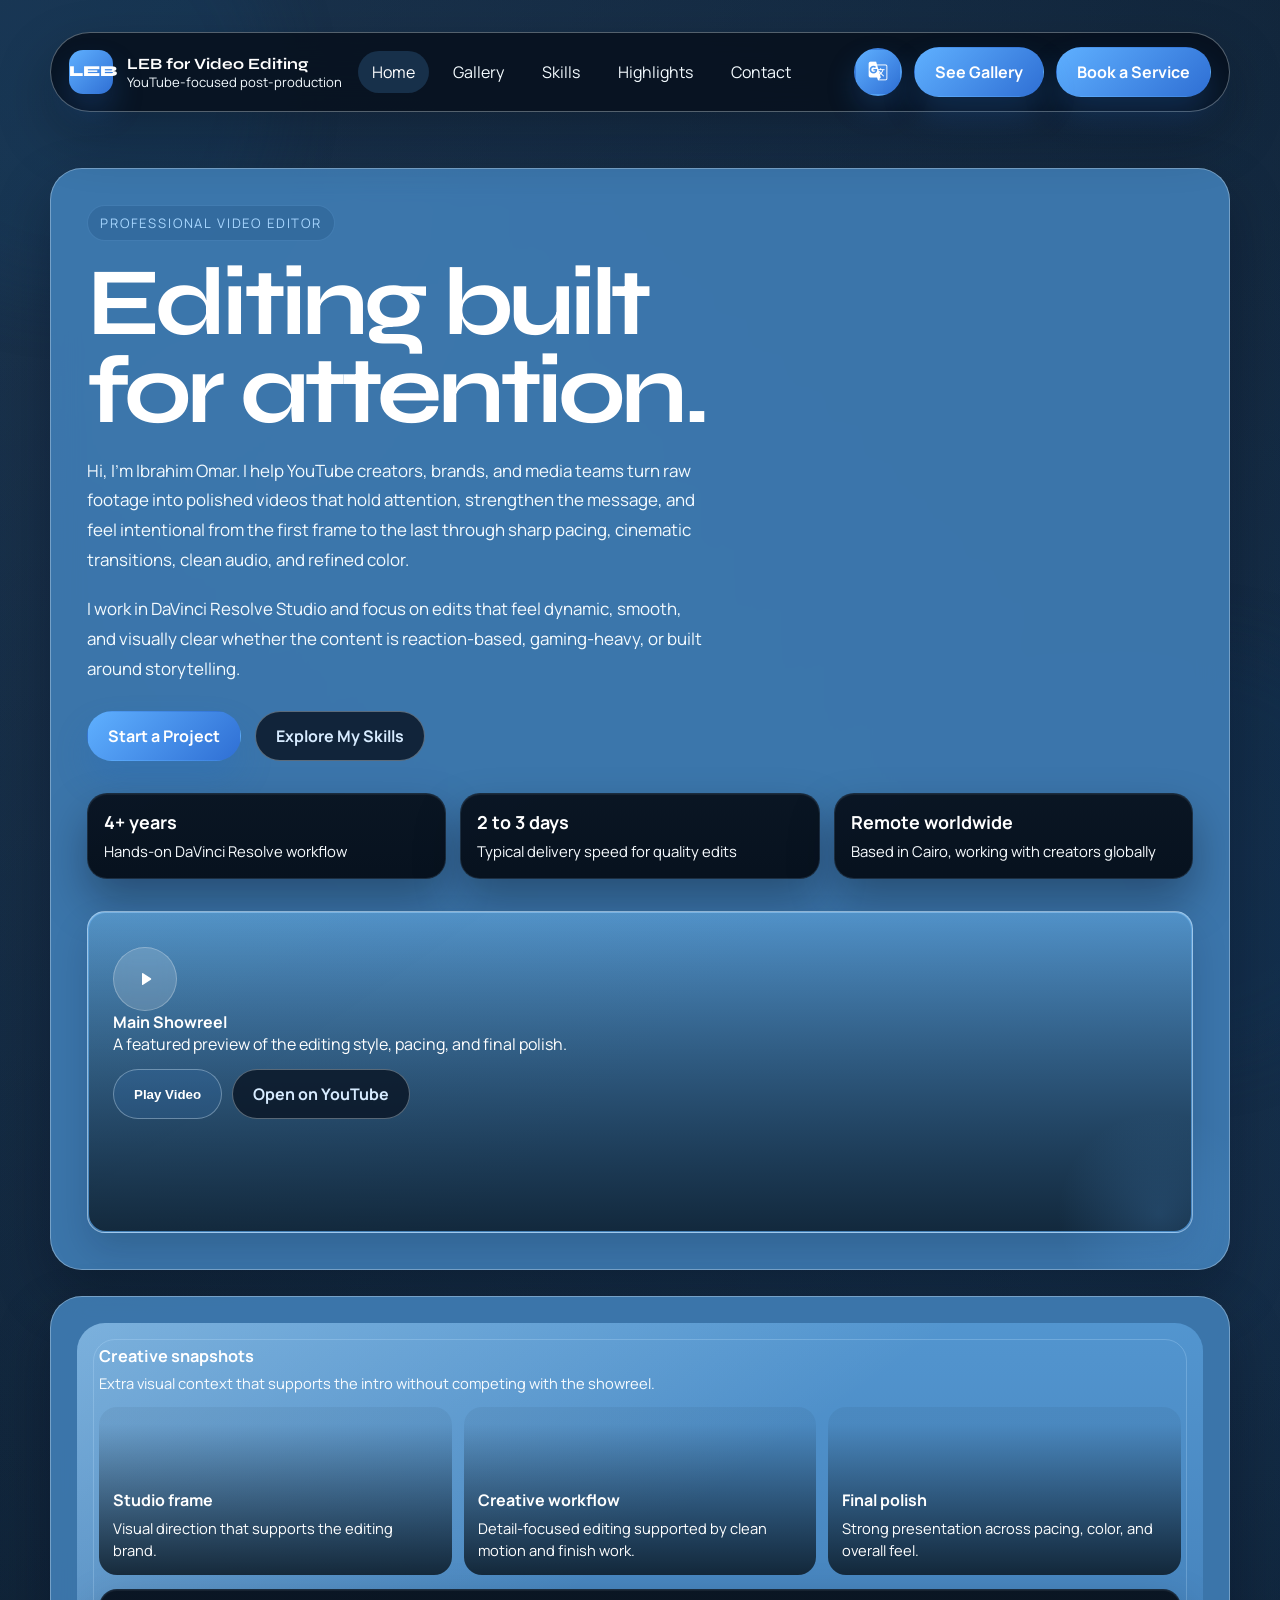
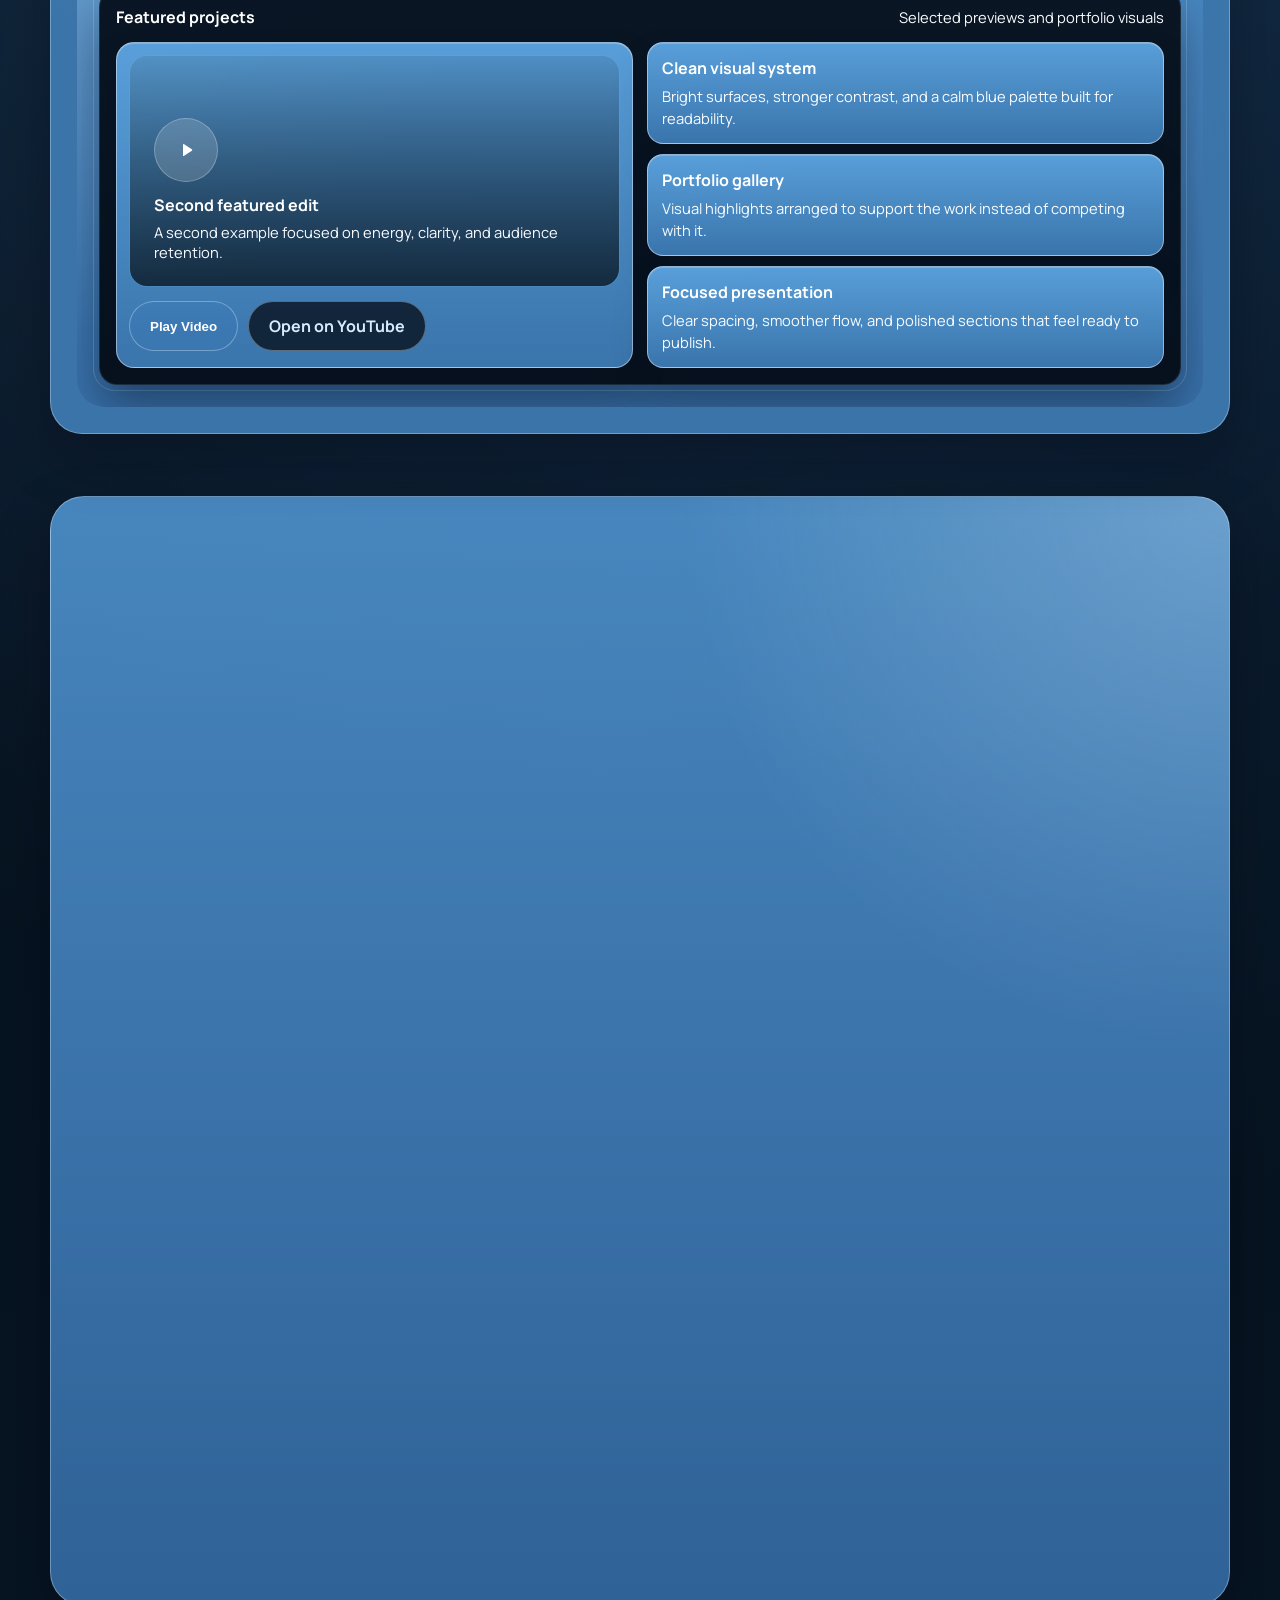
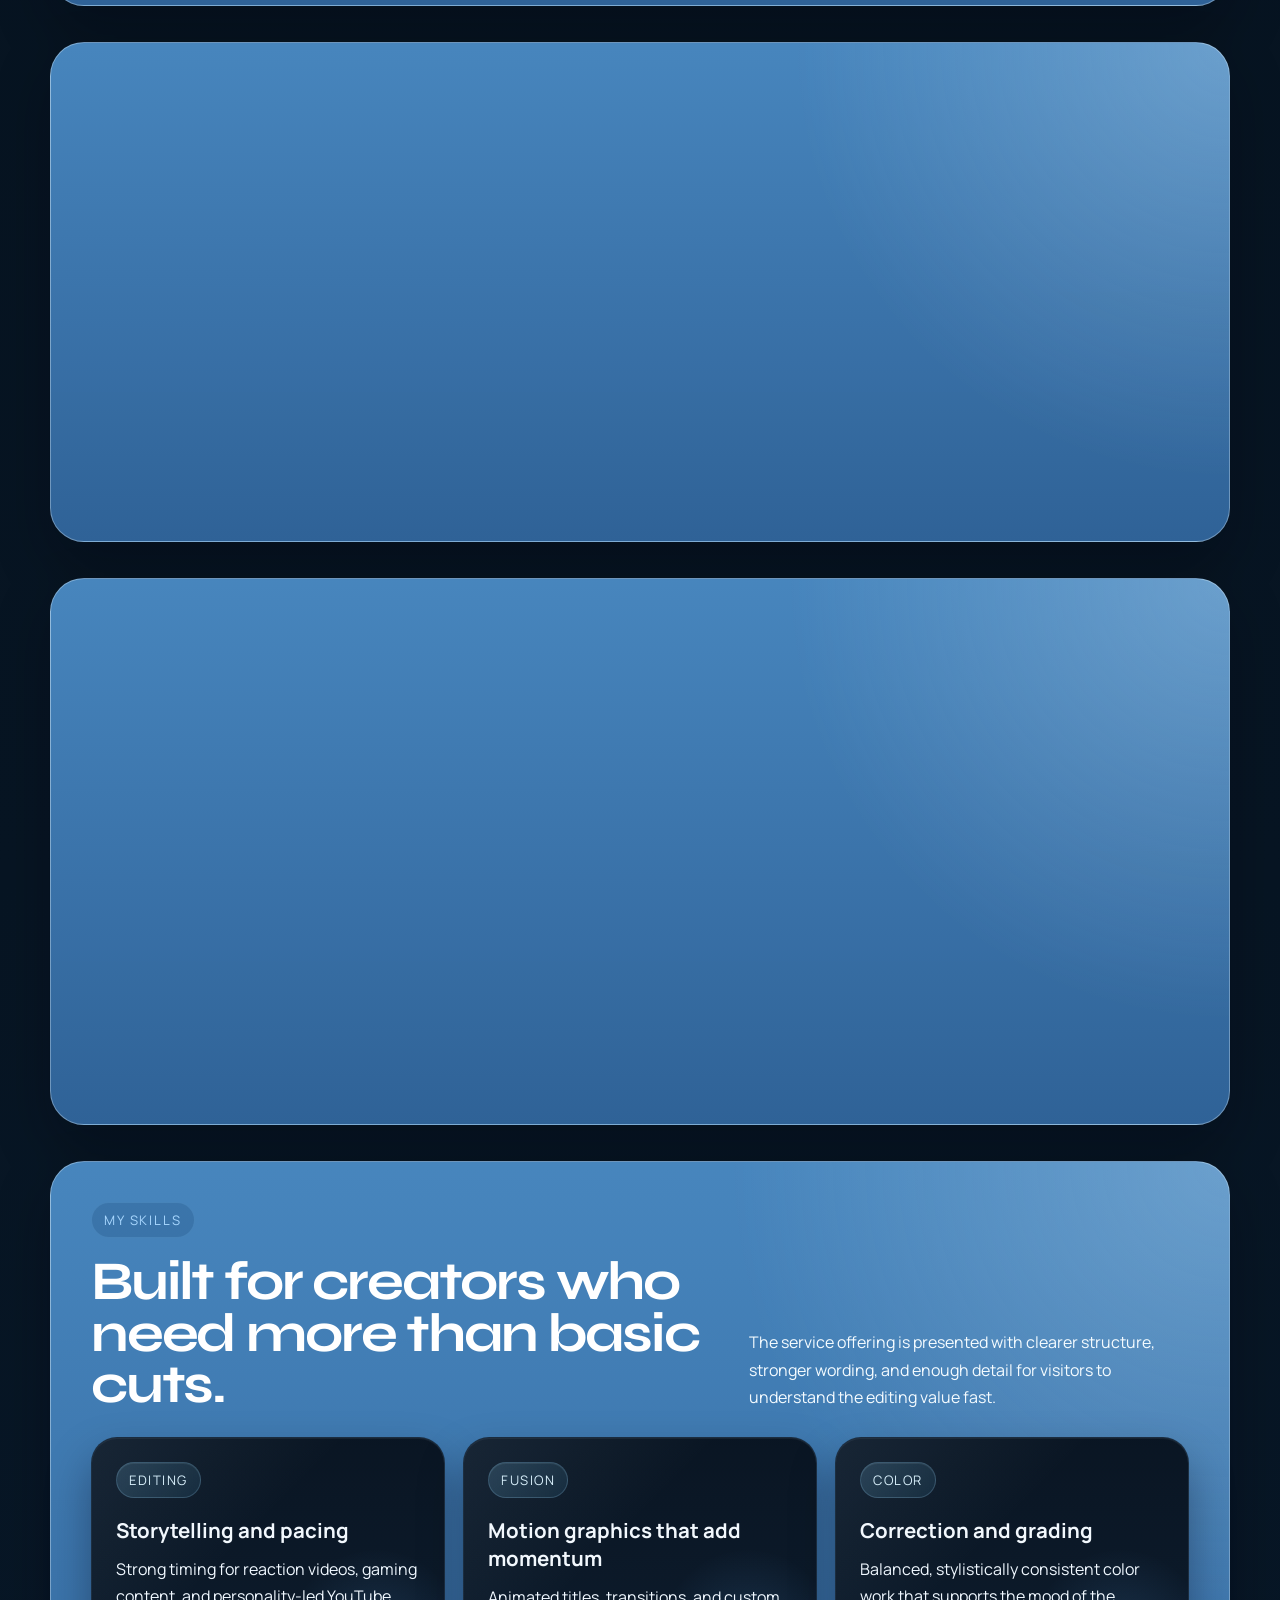
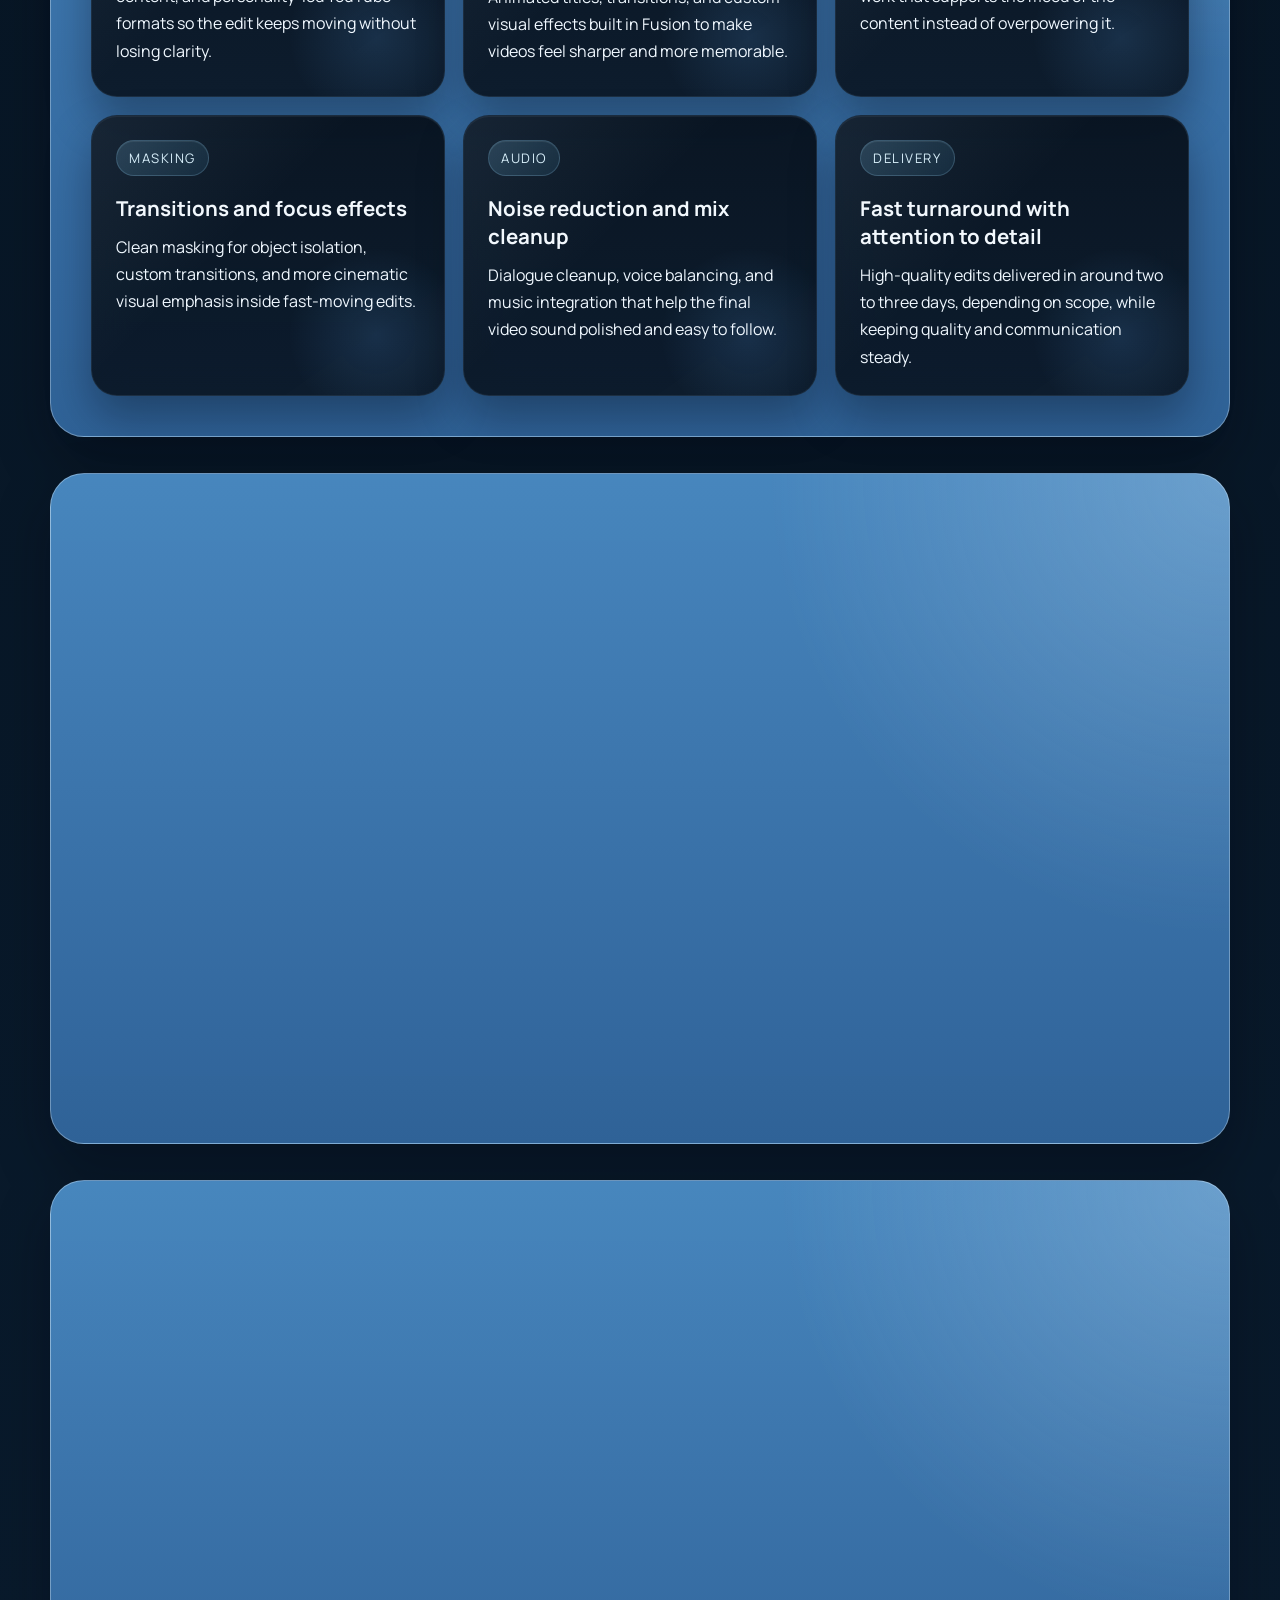
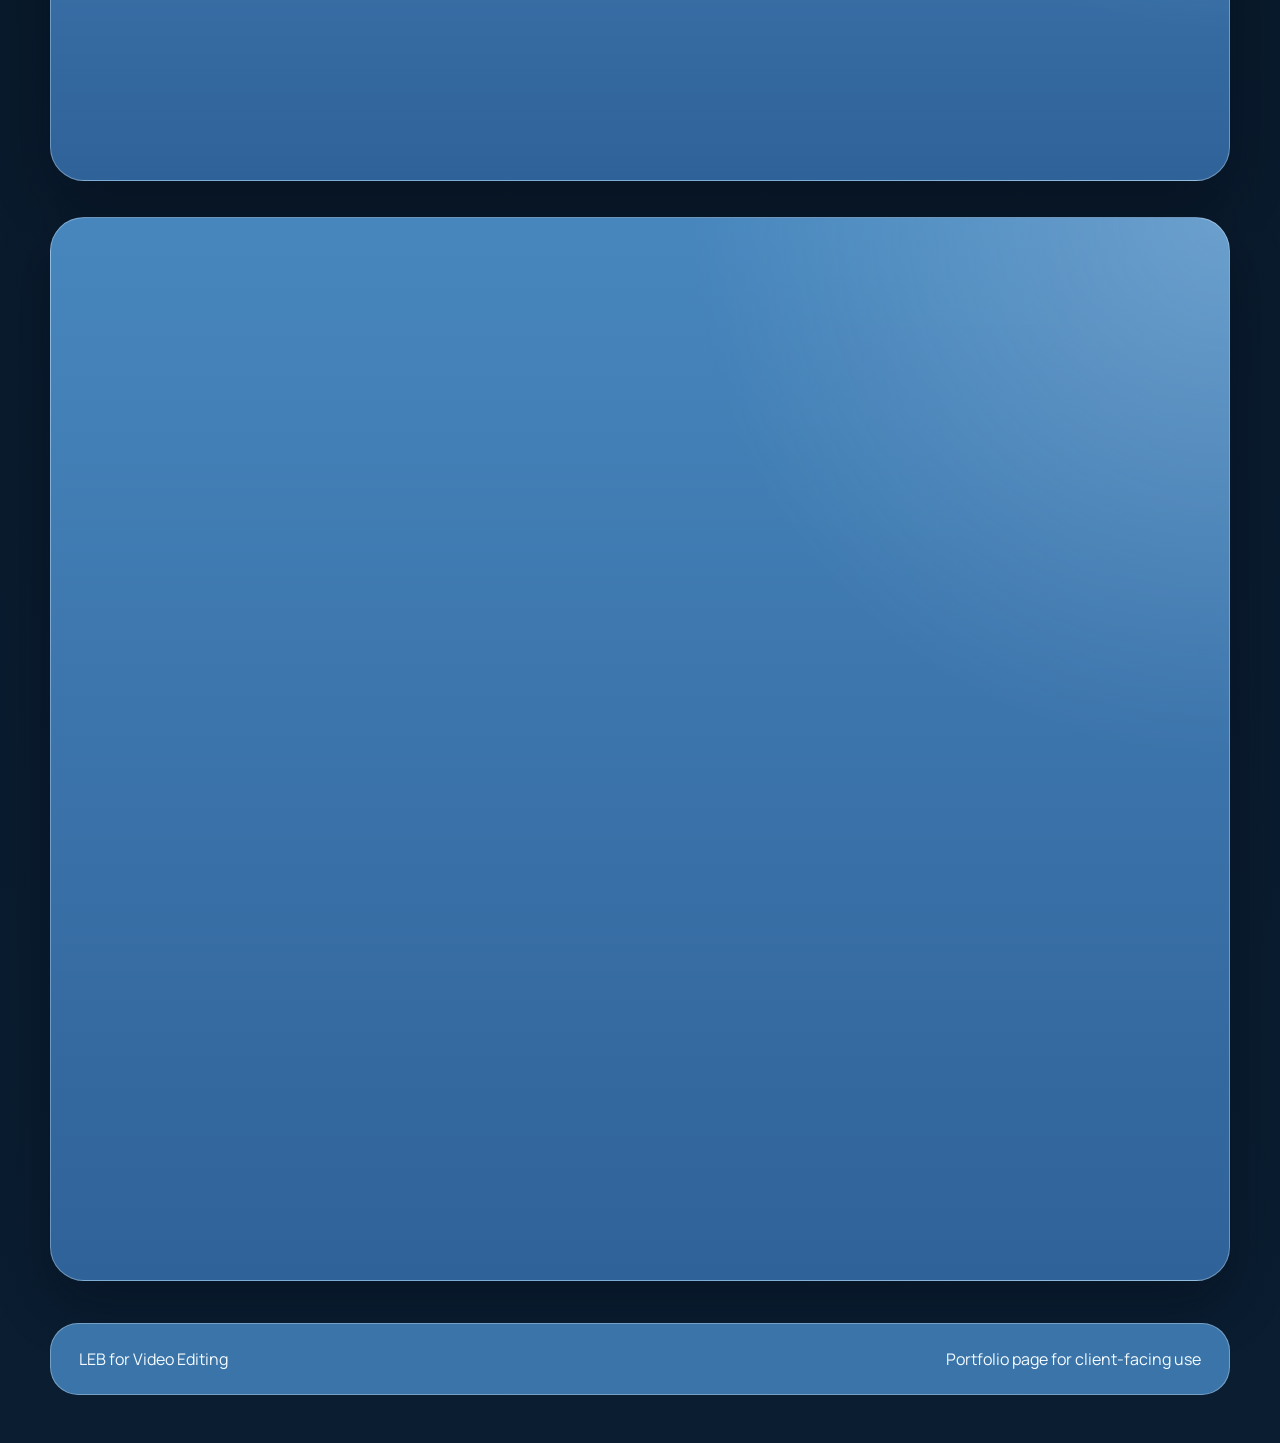
==== commit 3dffc0c1: "added a glow effect to the gallery button added a glow effect to the gallery button  when the short " ====
--- a/index.html
+++ b/index.html
@@ -271,11 +271,112 @@
         background: rgba(95, 176, 255, 0.18);
       }
 
+      .gallery-nav-link {
+        position: relative;
+      }
+
       .topbar-actions {
         display: flex;
         align-items: center;
         gap: 12px;
         flex-wrap: wrap;
+      }
+
+      .gallery-cta {
+        position: relative;
+        display: inline-flex;
+        flex-direction: column;
+        align-items: center;
+      }
+
+      .gallery-cta-button {
+        position: relative;
+        z-index: 1;
+      }
+
+      .gallery-hint {
+        position: absolute;
+        top: calc(100% + 12px);
+        left: 50%;
+        min-width: 130px;
+        padding: 10px 14px 12px;
+        border-radius: 18px;
+        border: 1px solid rgba(205, 234, 255, 0.24);
+        background:
+          linear-gradient(180deg, rgba(15, 38, 63, 0.96), rgba(8, 21, 36, 0.96)),
+          linear-gradient(145deg, rgba(95, 176, 255, 0.16), rgba(8, 21, 36, 0.04));
+        box-shadow:
+          0 18px 36px rgba(3, 10, 18, 0.28),
+          0 0 0 1px rgba(95, 176, 255, 0.08);
+        color: #eaf7ff;
+        font-size: 0.82rem;
+        font-weight: 700;
+        line-height: 1.2;
+        text-align: center;
+        white-space: nowrap;
+        opacity: 0;
+        visibility: hidden;
+        pointer-events: none;
+        transform: translate(-50%, -10px) scale(0.96);
+        transition:
+          opacity 220ms ease,
+          visibility 220ms ease,
+          transform 220ms ease,
+          box-shadow 220ms ease;
+      }
+
+      .gallery-hint::before,
+      .gallery-hint::after {
+        content: "";
+        position: absolute;
+        left: 50%;
+        transform: translateX(-50%);
+      }
+
+      .gallery-hint::before {
+        top: -7px;
+        width: 14px;
+        height: 14px;
+        border-top: 1px solid rgba(205, 234, 255, 0.24);
+        border-left: 1px solid rgba(205, 234, 255, 0.24);
+        background: rgba(12, 30, 51, 0.96);
+        transform: translateX(-50%) rotate(45deg);
+      }
+
+      .gallery-hint::after {
+        top: -24px;
+        content: "↑";
+        color: #8ed4ff;
+        font-size: 1rem;
+        line-height: 1;
+      }
+
+      body.shorts-highlight-active .gallery-nav-link {
+        color: #ffffff;
+        background: rgba(95, 176, 255, 0.18);
+        box-shadow:
+          0 0 0 1px rgba(164, 218, 255, 0.26),
+          0 0 24px rgba(95, 176, 255, 0.22);
+        animation: galleryGlow 1.8s ease-in-out infinite;
+      }
+
+      body.shorts-highlight-active .gallery-cta-button {
+        box-shadow:
+          0 20px 34px rgba(37, 105, 188, 0.34),
+          0 0 0 1px rgba(185, 226, 255, 0.22),
+          0 0 28px rgba(95, 176, 255, 0.34);
+        animation: galleryGlow 1.8s ease-in-out infinite;
+      }
+
+      body.shorts-highlight-active .gallery-hint {
+        opacity: 1;
+        visibility: visible;
+        transform: translate(-50%, 0) scale(1);
+        animation: galleryHintFloat 1.4s ease-in-out infinite;
+      }
+
+      .gallery-hint::after {
+        content: "\2191";
       }
 
       .button,
@@ -1665,6 +1766,30 @@
         }
       }
 
+      @keyframes galleryGlow {
+        0%,
+        100% {
+          box-shadow:
+            0 0 0 1px rgba(164, 218, 255, 0.22),
+            0 0 18px rgba(95, 176, 255, 0.18);
+        }
+        50% {
+          box-shadow:
+            0 0 0 1px rgba(205, 238, 255, 0.34),
+            0 0 30px rgba(118, 196, 255, 0.34);
+        }
+      }
+
+      @keyframes galleryHintFloat {
+        0%,
+        100% {
+          transform: translate(-50%, 0) scale(1);
+        }
+        50% {
+          transform: translate(-50%, 4px) scale(1);
+        }
+      }
+
       @media (max-width: 1080px) {
         .hero-grid,
         .timeline-layout,
@@ -1764,6 +1889,29 @@
 
         .topbar-actions > * {
           flex: unset;
+        }
+
+        .gallery-cta {
+          width: 100%;
+          align-items: stretch;
+        }
+
+        .gallery-cta-button {
+          width: 100%;
+        }
+
+        .gallery-hint {
+          left: 0;
+          right: 0;
+          width: max-content;
+          max-width: min(100%, 180px);
+          margin-inline: auto;
+          transform: translate(0, -10px) scale(0.96);
+        }
+
+        body.shorts-highlight-active .gallery-hint {
+          animation: none;
+          transform: translate(0, 0) scale(1);
         }
 
         .hero-copy,
@@ -1868,7 +2016,7 @@
             <div class="topbar-menu" id="topbar-menu">
               <nav class="nav" aria-label="Primary" data-i18n-aria-label="aria.primaryNav">
                 <a href="#home" class="active" data-i18n="nav.home">Home</a>
-                <a href="gallery.html" data-i18n="nav.gallery">Gallery</a>
+                <a href="gallery.html" class="gallery-nav-link" id="gallery-nav-link" data-i18n="nav.gallery">Gallery</a>
                 <a href="#skills" data-i18n="nav.skills">Skills</a>
                 <a href="#highlights" data-i18n="nav.highlights">Highlights</a>
                 <a href="#contact" data-i18n="nav.contact">Contact</a>
@@ -1879,7 +2027,10 @@
                   <span class="material-symbols-outlined translate-symbol" aria-hidden="true">g_translate</span>
                   <span class="sr-only translate-button-label">&#1575;&#1604;&#1593;&#1585;&#1576;&#1610;&#1577;</span>
                 </button>
-                <a class="button" href="gallery.html" data-i18n="actions.openGallery">Open Gallery</a>
+                <div class="gallery-cta" id="gallery-cta">
+                  <a class="button gallery-cta-button" id="gallery-cta-button" href="gallery.html" data-i18n="actions.openGallery">Open Gallery</a>
+                  <span class="gallery-hint" id="gallery-hint" data-i18n="gallery.clickHere">Click here</span>
+                </div>
                 <a class="button" href="#contact" data-i18n="actions.bookEdit">Book a Service</a>
               </div>
             </div>
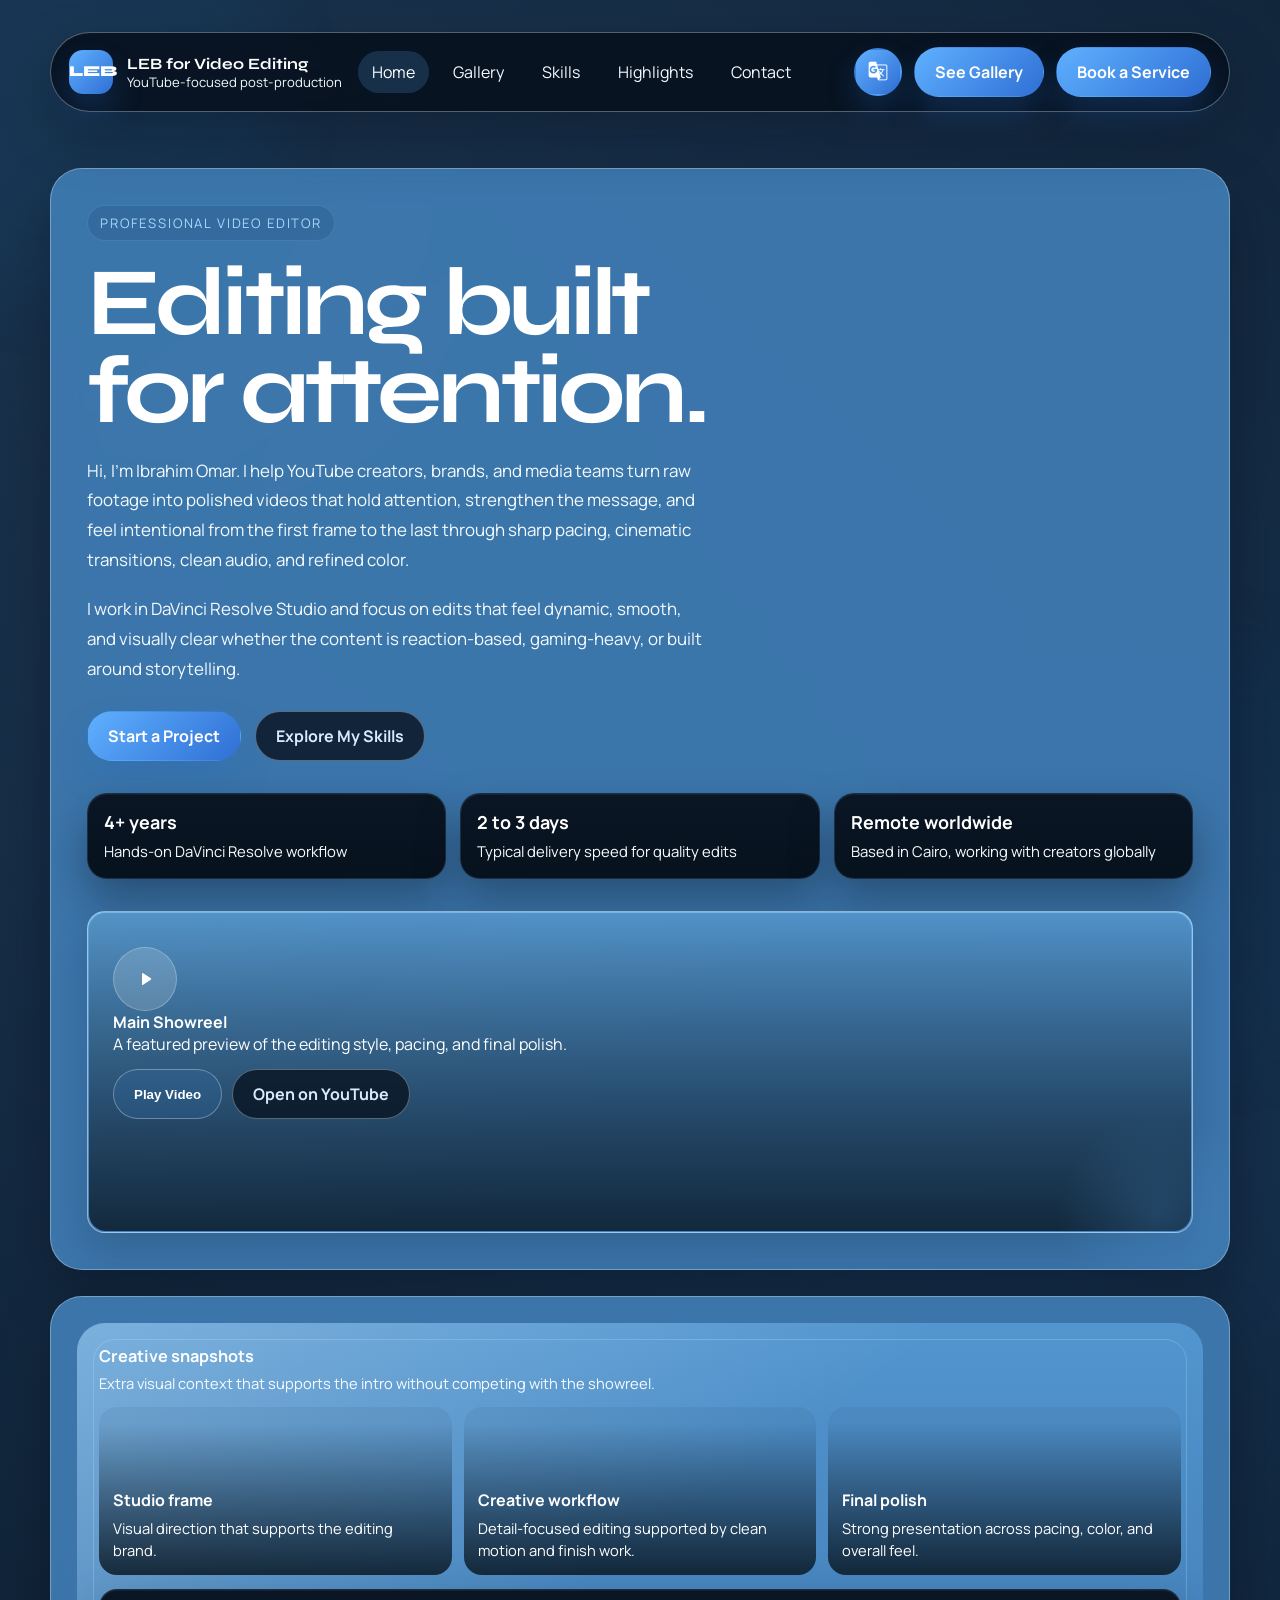
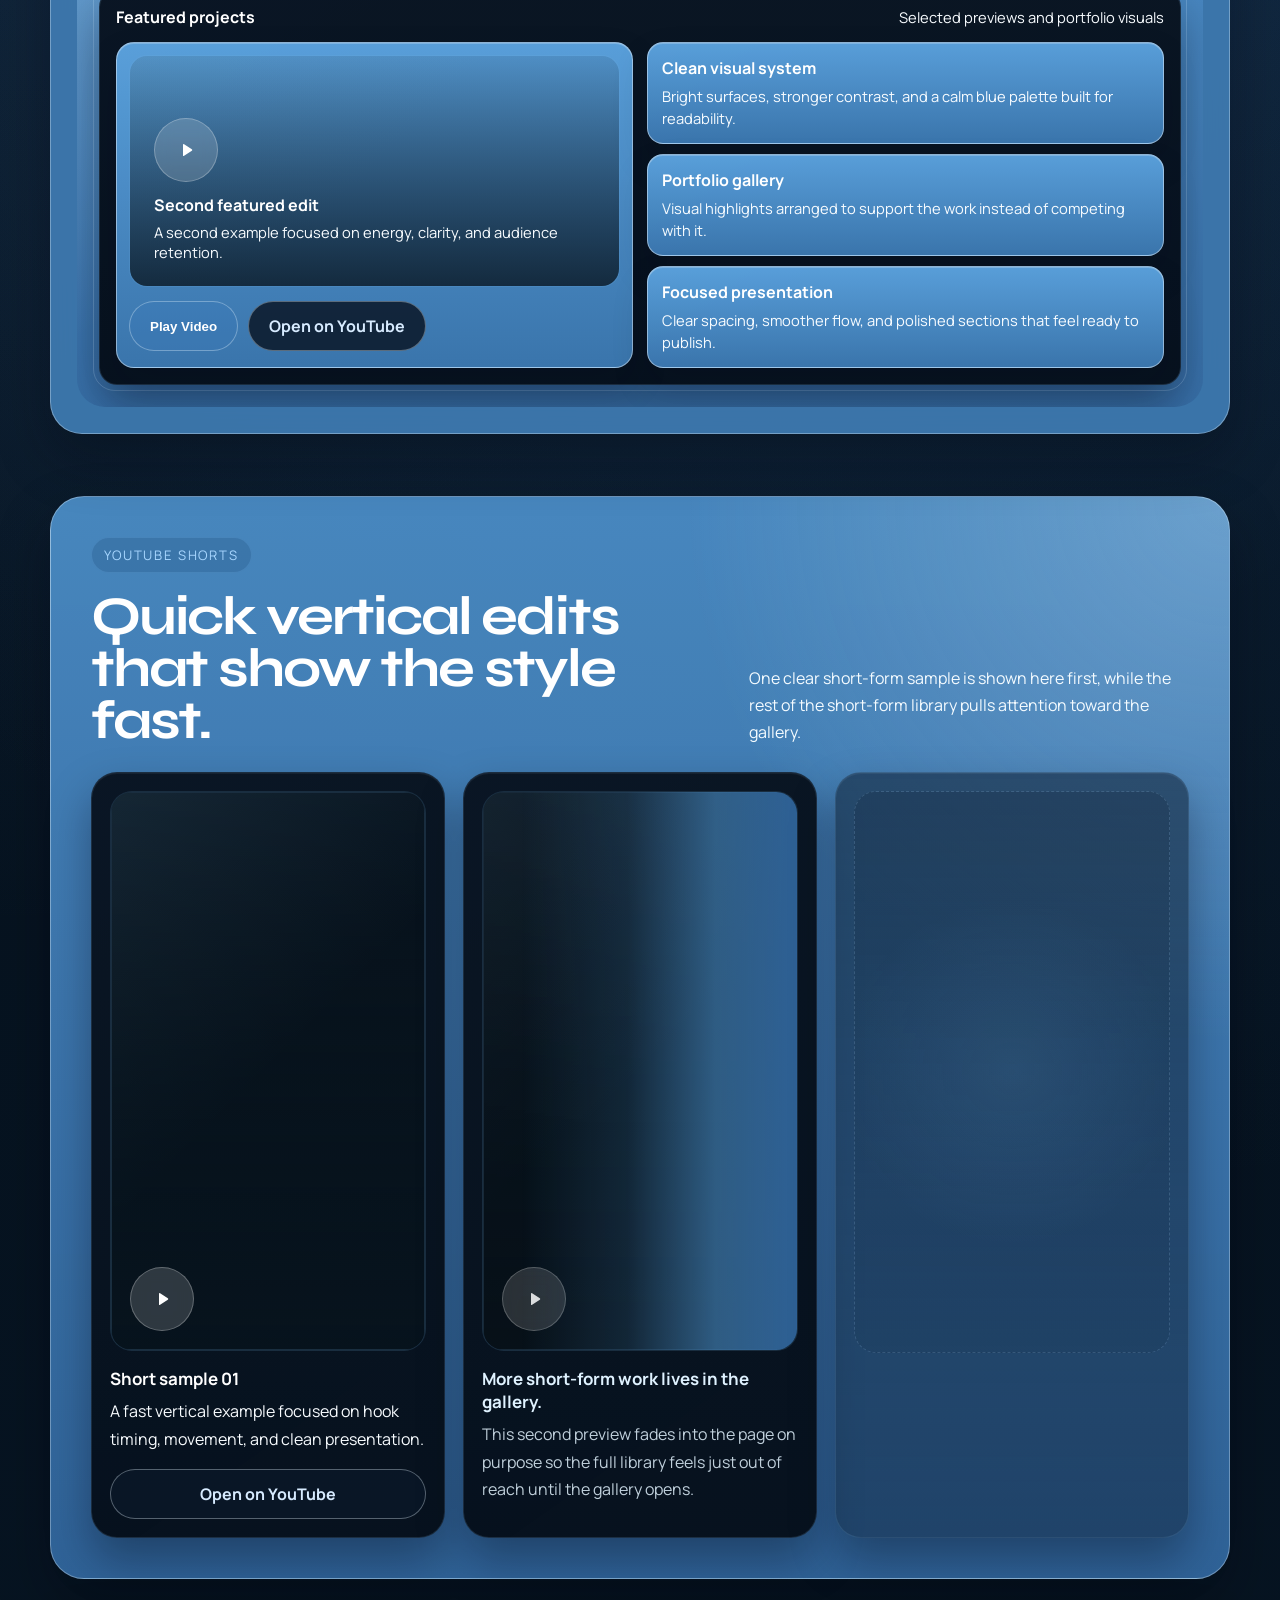
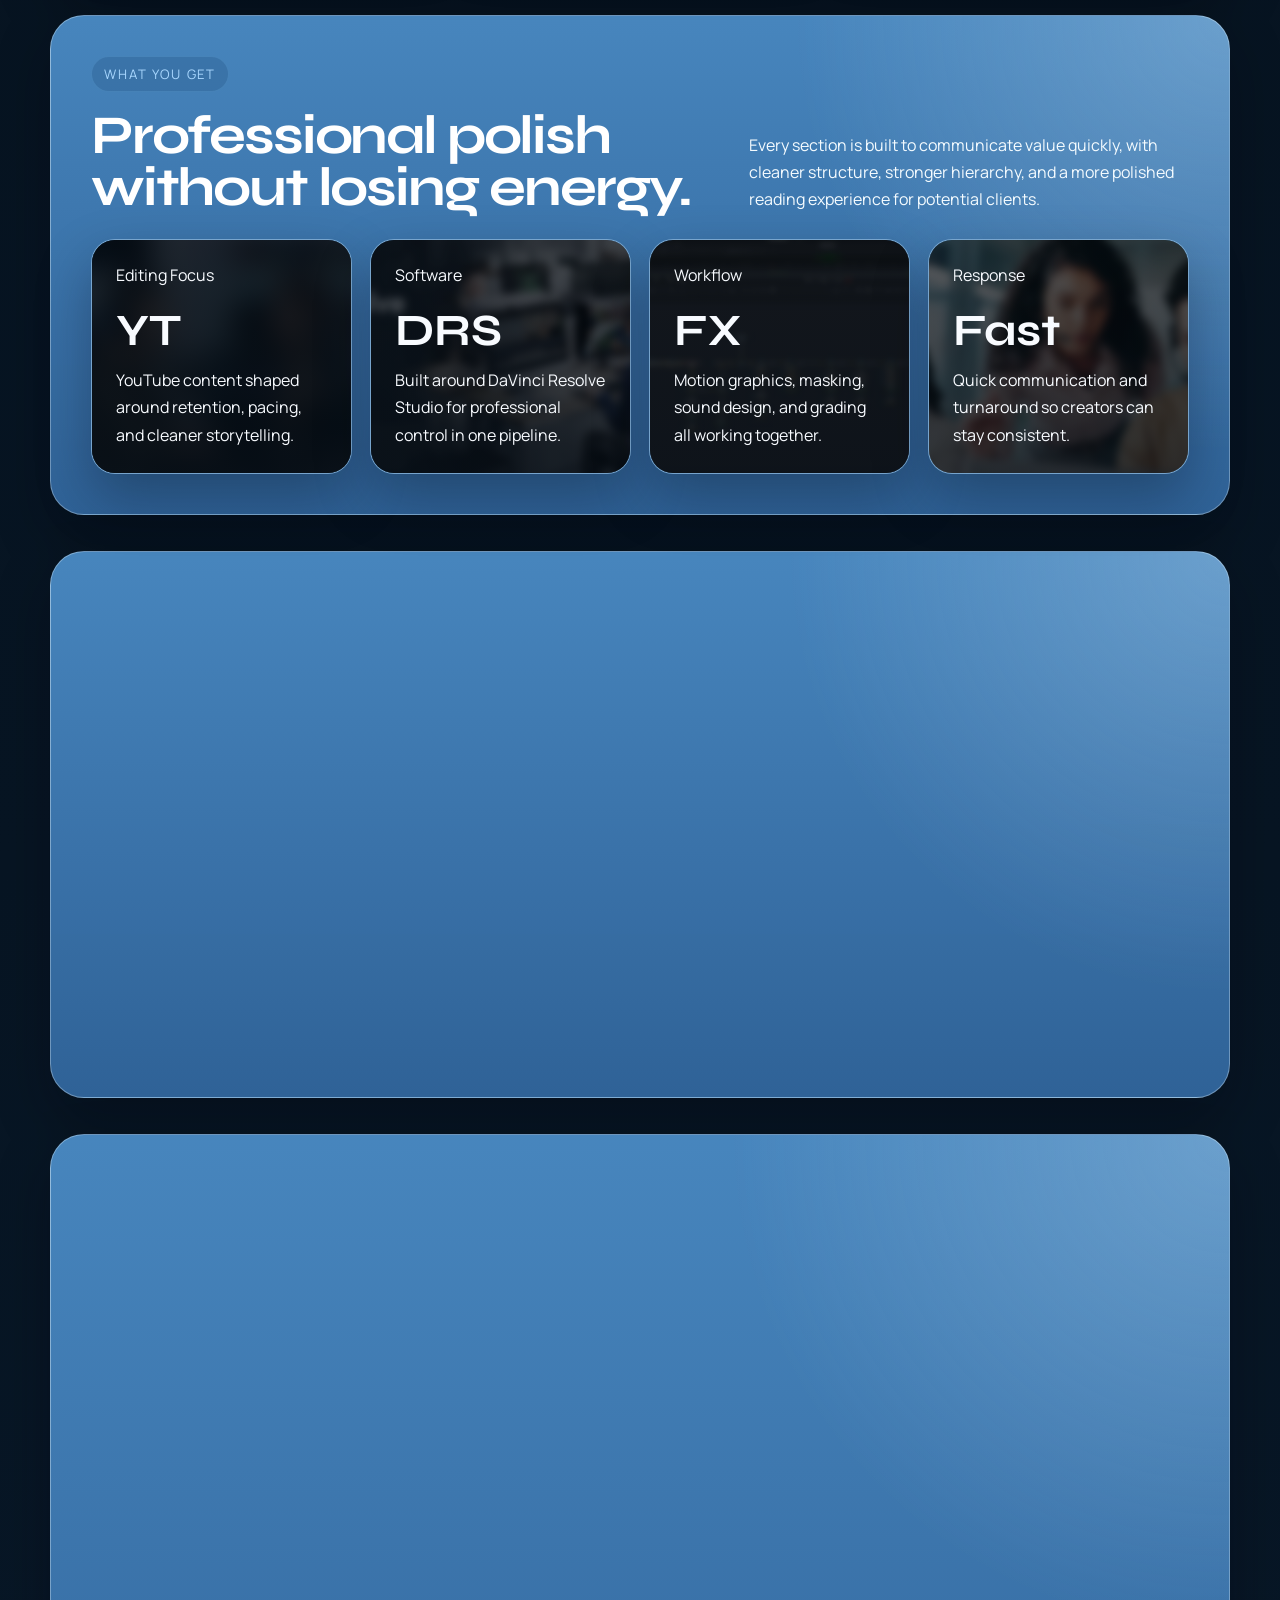
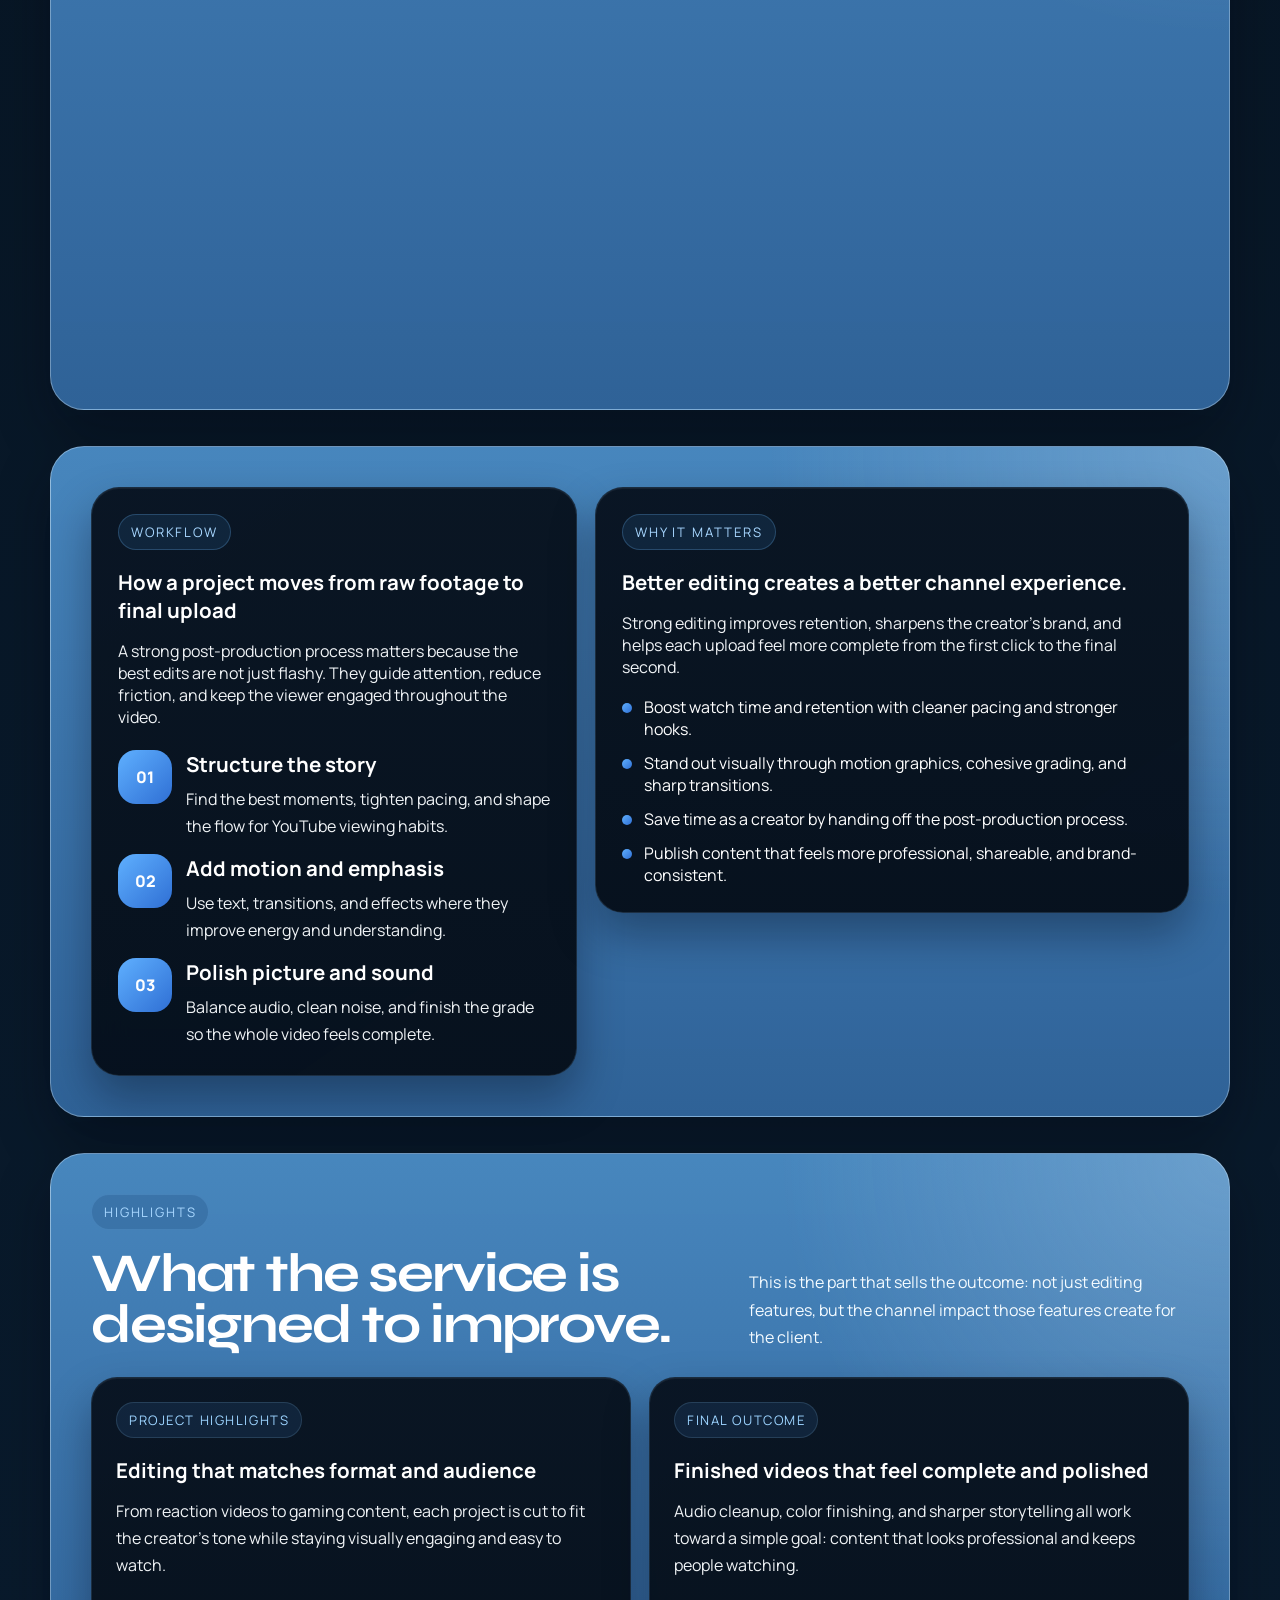
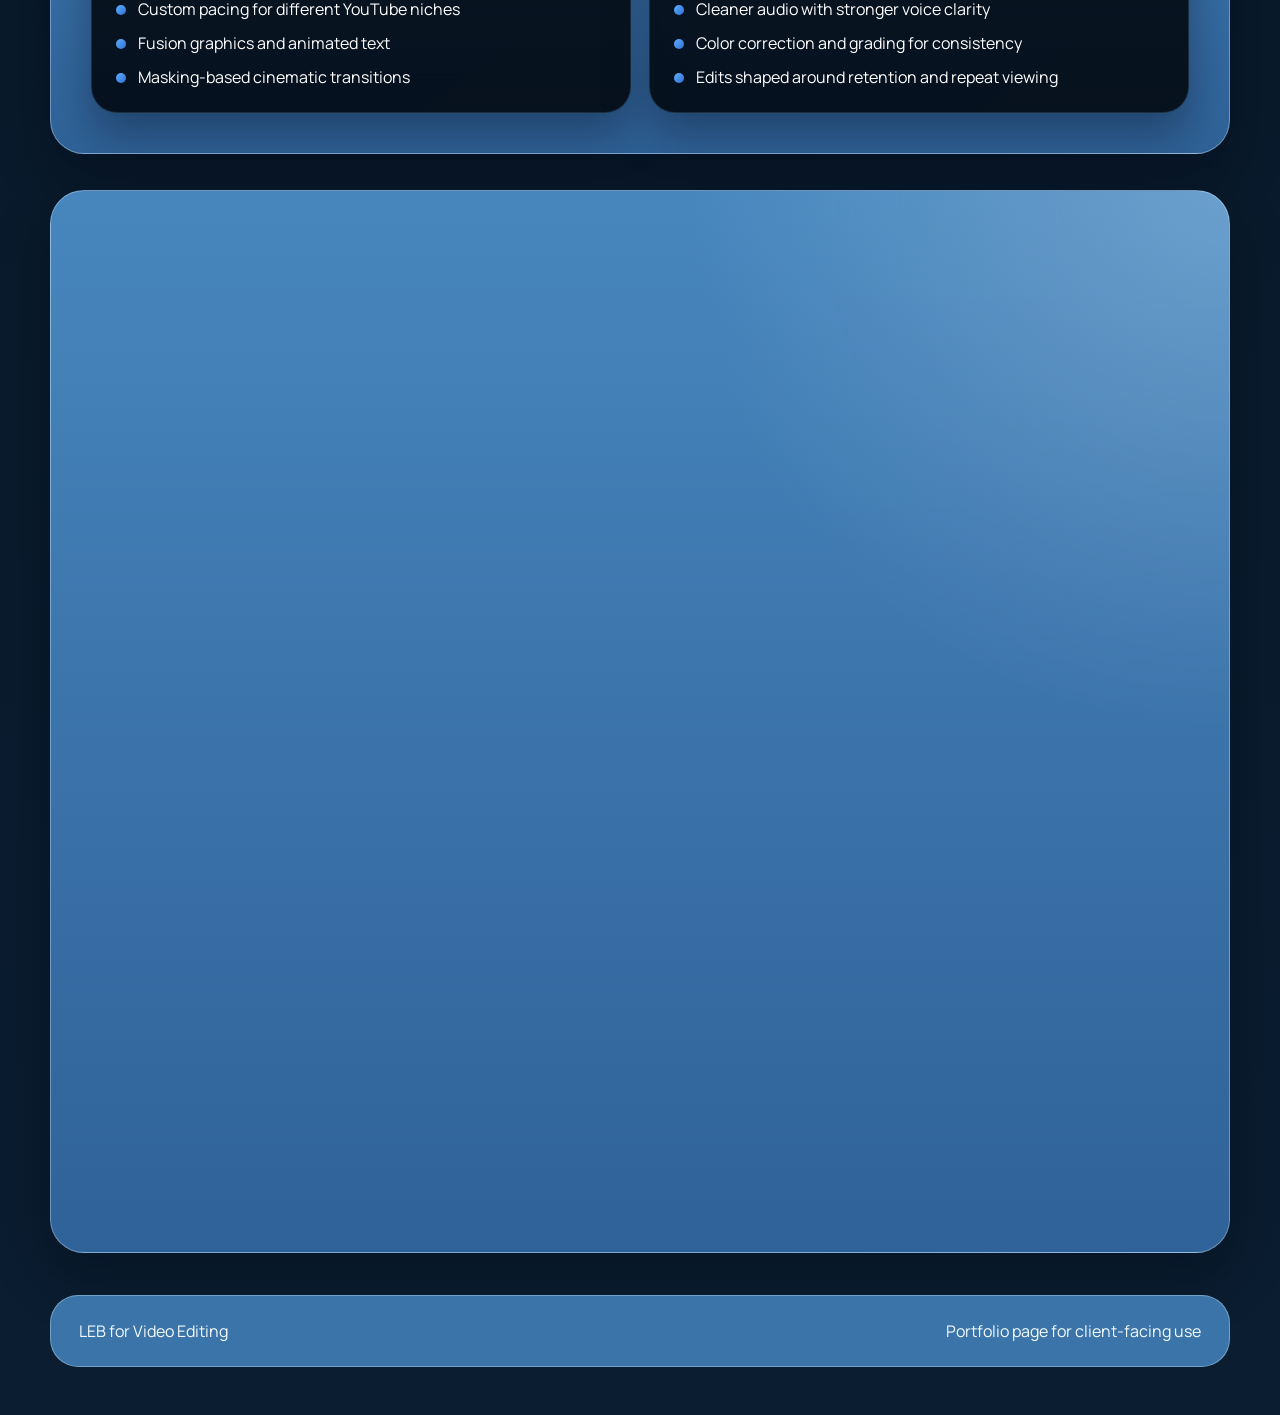
==== commit a33c4a0c: "changing some details" ====
--- a/index.html
+++ b/index.html
@@ -1105,8 +1105,14 @@
         box-shadow: var(--deep-surface-shadow);
       }
 
+      .short-card--teaser,
+      .short-card--ghost {
+        min-height: 100%;
+      }
+
       .short-media {
         display: block;
+        position: relative;
         overflow: hidden;
         border-radius: 22px;
         border: 1px solid rgba(112, 170, 222, 0.18);
@@ -1141,6 +1147,43 @@
 
       .short-card .button-secondary {
         width: 100%;
+      }
+
+      .short-card--teaser .short-media::after {
+        content: "";
+        position: absolute;
+        inset: 0;
+        background:
+          linear-gradient(90deg, rgba(9, 23, 39, 0) 12%, rgba(72, 139, 196, 0.18) 46%, rgba(72, 139, 196, 0.62) 74%, rgba(48, 100, 154, 0.96) 100%);
+        animation: teaserFade 4.8s ease-in-out infinite;
+      }
+
+      .short-card--teaser .short-preview {
+        filter: saturate(0.82) brightness(0.88);
+      }
+
+      .short-copy--teaser strong {
+        color: #dff2ff;
+      }
+
+      .short-copy--teaser p {
+        color: rgba(227, 244, 255, 0.84);
+      }
+
+      .short-card--ghost {
+        background:
+          linear-gradient(180deg, rgba(17, 37, 59, 0.5), rgba(8, 21, 36, 0.26)),
+          rgba(8, 21, 36, 0.18);
+      }
+
+      .short-empty-slot {
+        min-height: 0;
+        aspect-ratio: 9 / 16;
+        border-radius: 22px;
+        border: 1px dashed rgba(173, 216, 252, 0.18);
+        background:
+          radial-gradient(circle at center, rgba(121, 188, 240, 0.1), transparent 54%),
+          linear-gradient(180deg, rgba(14, 31, 50, 0.22), rgba(8, 21, 36, 0.08));
       }
 
       .gallery-summary-grid,
@@ -1787,6 +1830,16 @@
         }
         50% {
           transform: translate(-50%, 4px) scale(1);
+        }
+      }
+
+      @keyframes teaserFade {
+        0%,
+        100% {
+          opacity: 0.86;
+        }
+        50% {
+          opacity: 1;
         }
       }
 
@@ -2250,8 +2303,8 @@
                 </a>
               </article>
 
-              <article class="short-card reveal">
-                <a class="short-media" href="https://youtube.com/shorts/S4ELfEkozTE?si=9KmVd11g2kN26_Wo" target="_blank" rel="noreferrer" aria-label="Open YouTube short sample 2">
+              <article class="short-card short-card--teaser reveal" aria-hidden="true">
+                <div class="short-media short-media--teaser">
                   <div
                     class="video-preview short-preview"
                     style="background-image: url('https://i.ytimg.com/vi/S4ELfEkozTE/hqdefault.jpg');"
@@ -2264,42 +2317,18 @@
                       </div>
                     </div>
                   </div>
-                </a>
-                <div class="short-copy">
-                  <strong data-i18n="shorts.card2Title">Short sample 02</strong>
-                  <p data-i18n="shorts.card2Text">
-                    Another short-form cut showing clear rhythm, quick emphasis, and strong readability.
+                </div>
+                <div class="short-copy short-copy--teaser">
+                  <strong data-i18n="shorts.teaserTitle">More short-form work lives in the gallery.</strong>
+                  <p data-i18n="shorts.teaserText">
+                    This second preview fades into the page on purpose so the full library feels
+                    just out of reach until the gallery opens.
                   </p>
                 </div>
-                <a class="button-secondary" href="https://youtube.com/shorts/S4ELfEkozTE?si=9KmVd11g2kN26_Wo" target="_blank" rel="noreferrer" data-i18n="actions.openYoutube">
-                  Open on YouTube
-                </a>
               </article>
 
-              <article class="short-card reveal">
-                <a class="short-media" href="https://youtube.com/shorts/HTfICUpeAUA?feature=share" target="_blank" rel="noreferrer" aria-label="Open YouTube short sample 3">
-                  <div
-                    class="video-preview short-preview"
-                    style="background-image: url('https://i.ytimg.com/vi/HTfICUpeAUA/hqdefault.jpg');"
-                  >
-                    <div class="video-preview-copy">
-                      <div class="play-badge" aria-hidden="true">
-                        <svg class="icon" viewBox="0 0 24 24">
-                          <path fill="currentColor" d="M8 5.14v13.72A1 1 0 0 0 9.5 19.7l10.28-6.86a1 1 0 0 0 0-1.68L9.5 4.3A1 1 0 0 0 8 5.14Z"/>
-                        </svg>
-                      </div>
-                    </div>
-                  </div>
-                </a>
-                <div class="short-copy">
-                  <strong data-i18n="shorts.card3Title">Short sample 03</strong>
-                  <p data-i18n="shorts.card3Text">
-                    A final vertical sample that highlights pacing, subtitle flow, and polished finish.
-                  </p>
-                </div>
-                <a class="button-secondary" href="https://youtube.com/shorts/HTfICUpeAUA?feature=share" target="_blank" rel="noreferrer" data-i18n="actions.openYoutube">
-                  Open on YouTube
-                </a>
+              <article class="short-card short-card--ghost reveal" aria-hidden="true">
+                <div class="short-empty-slot"></div>
               </article>
             </div>
           </div>
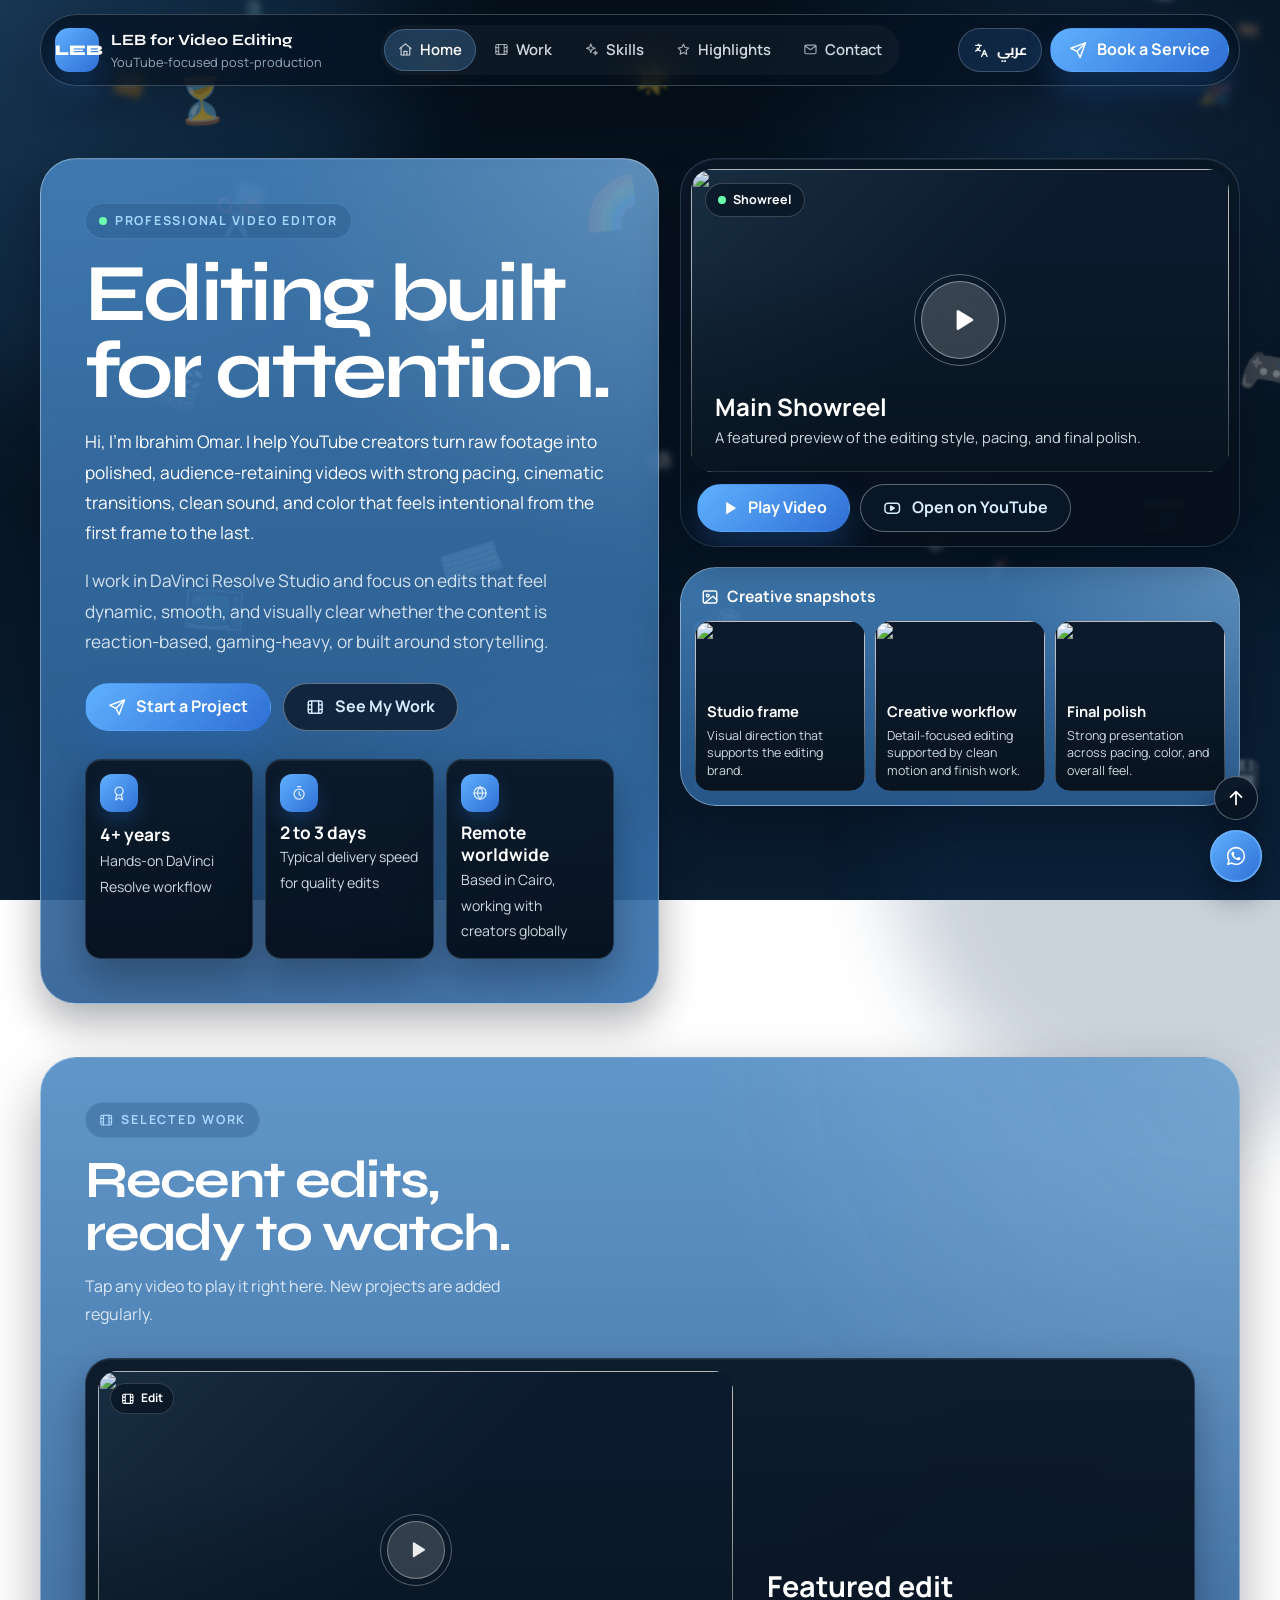
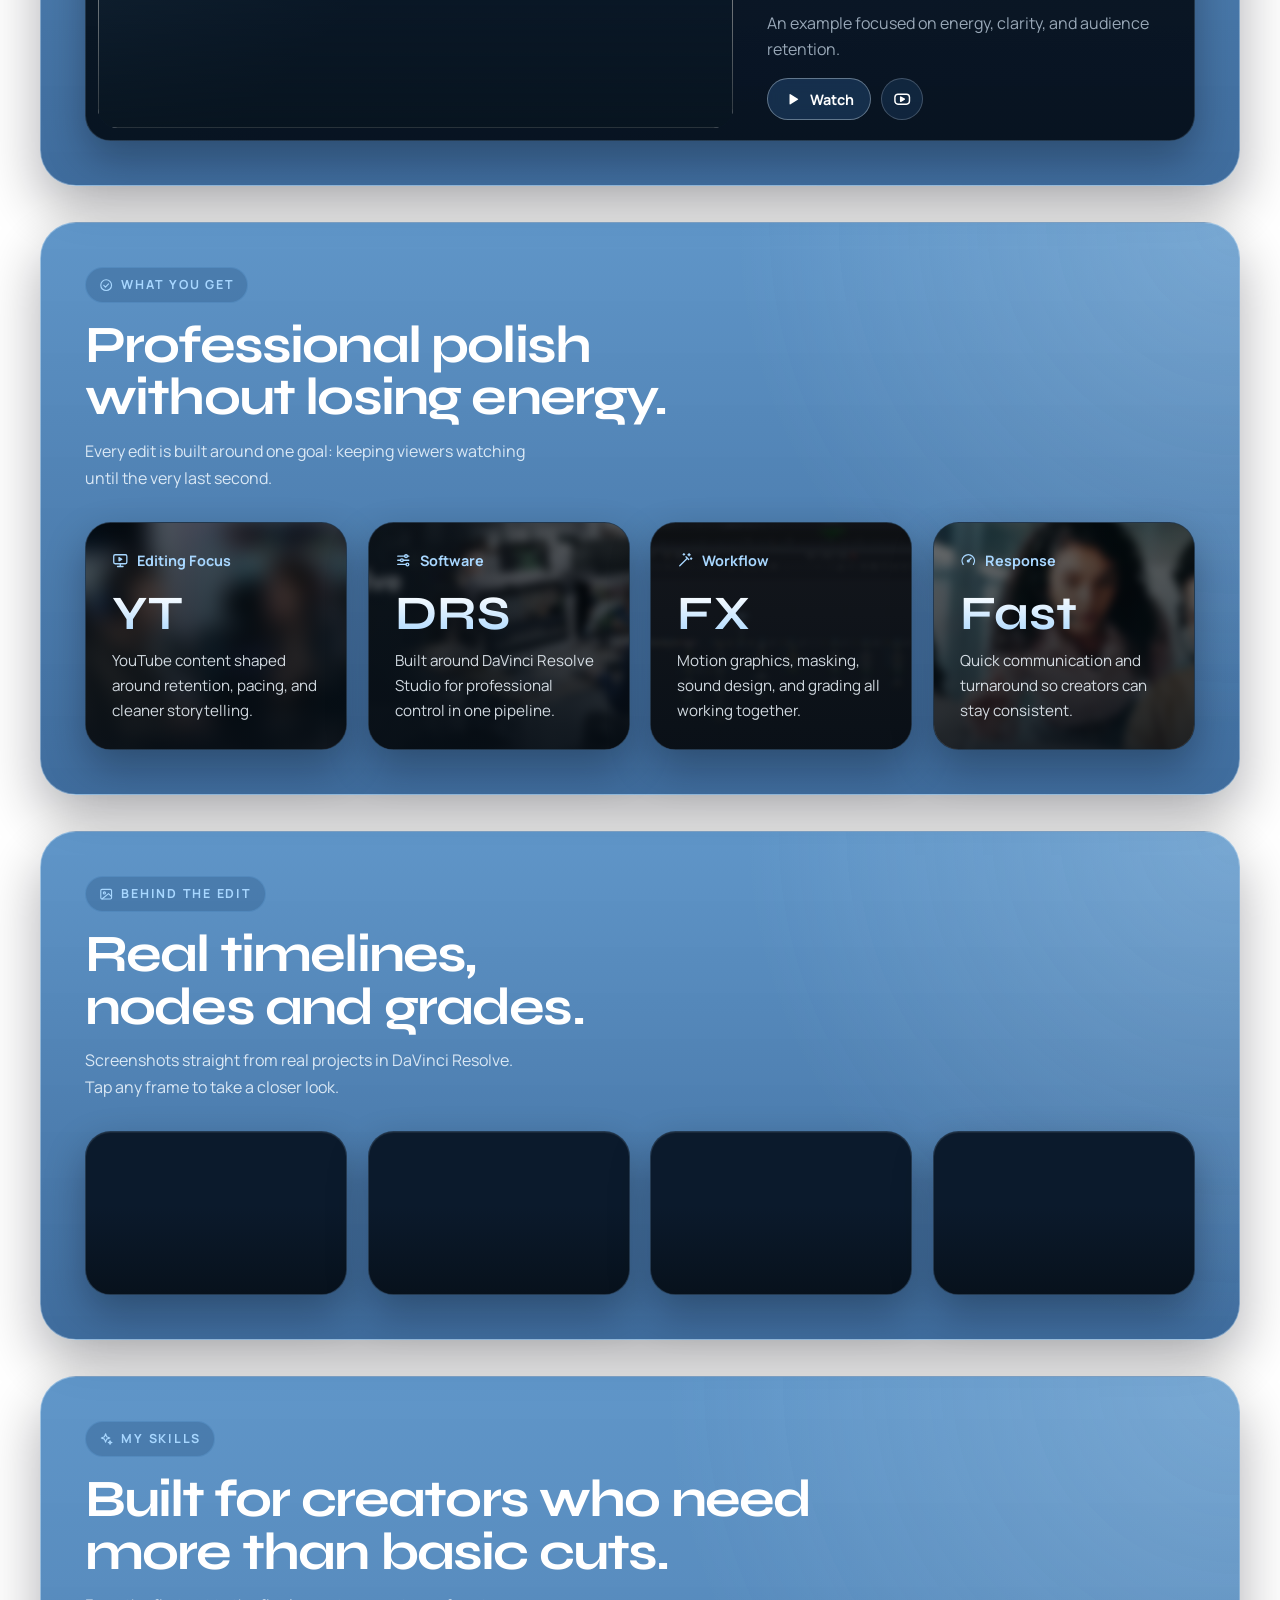
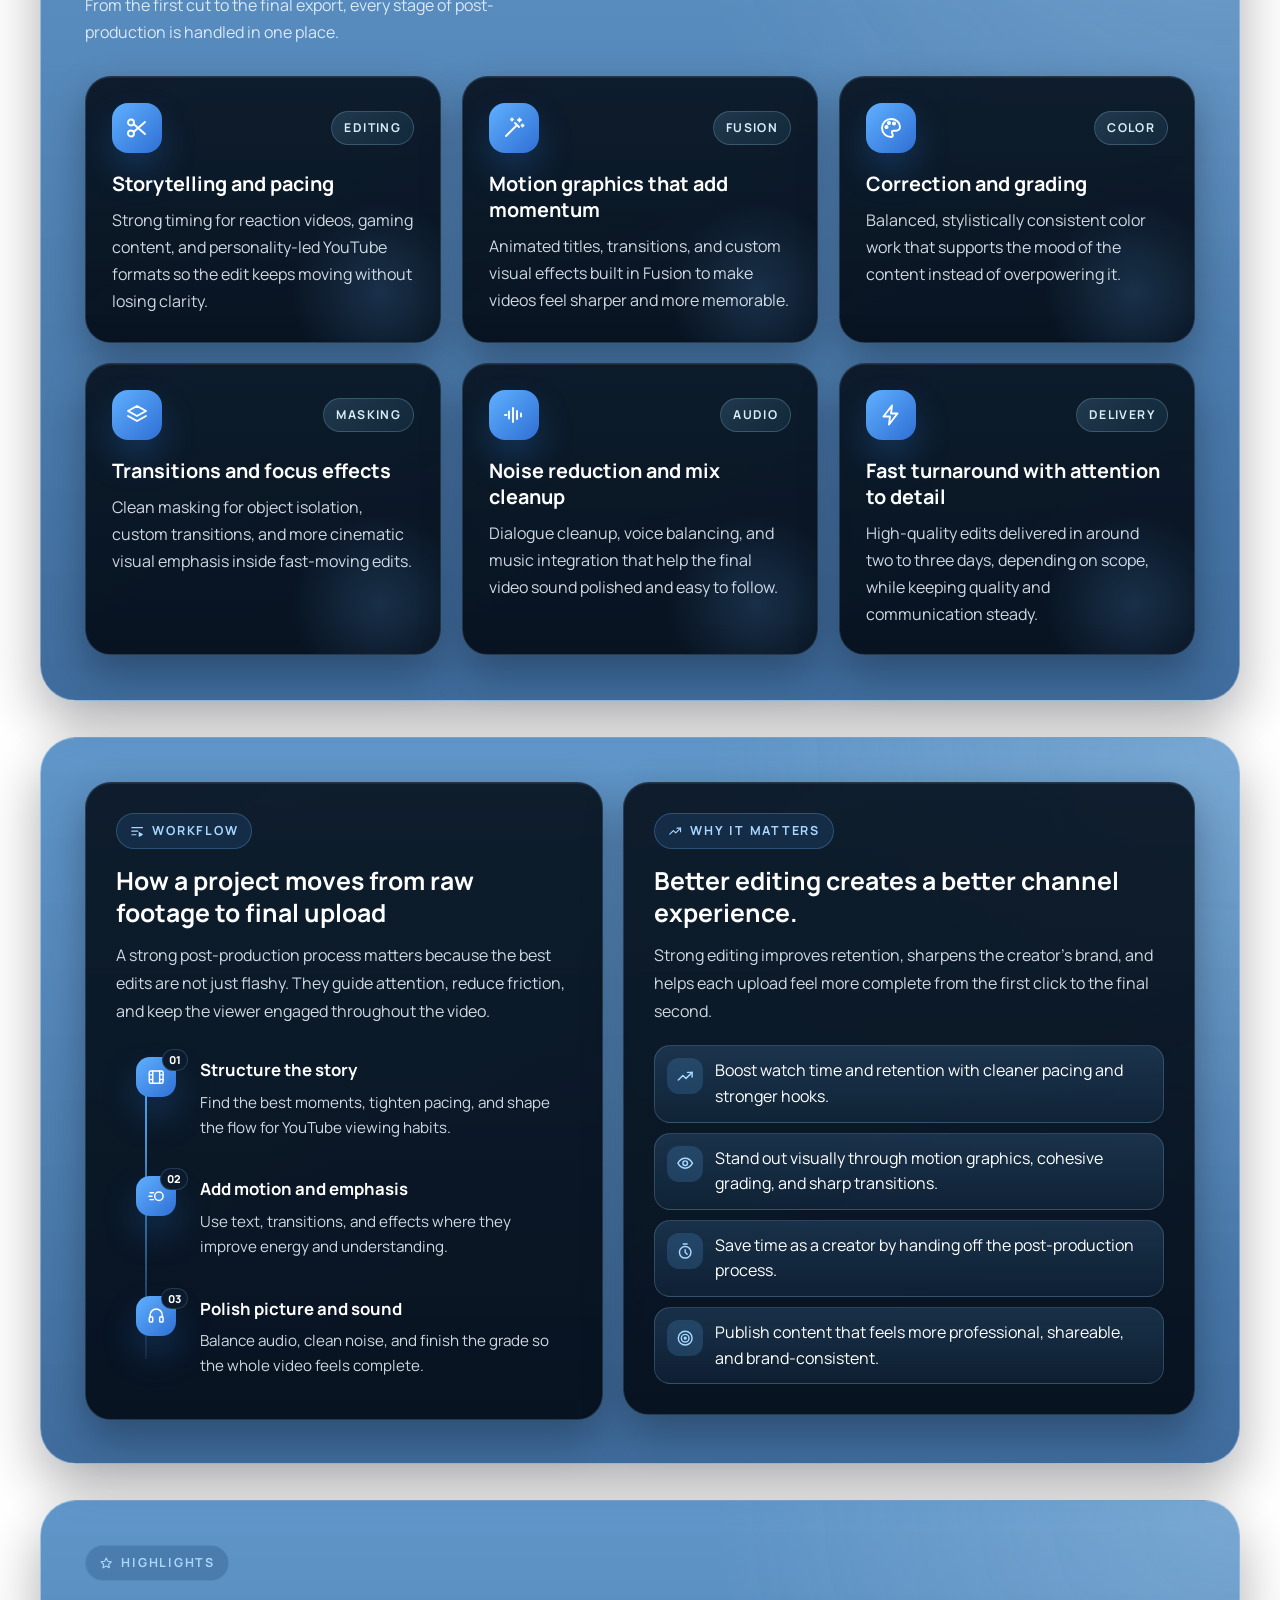
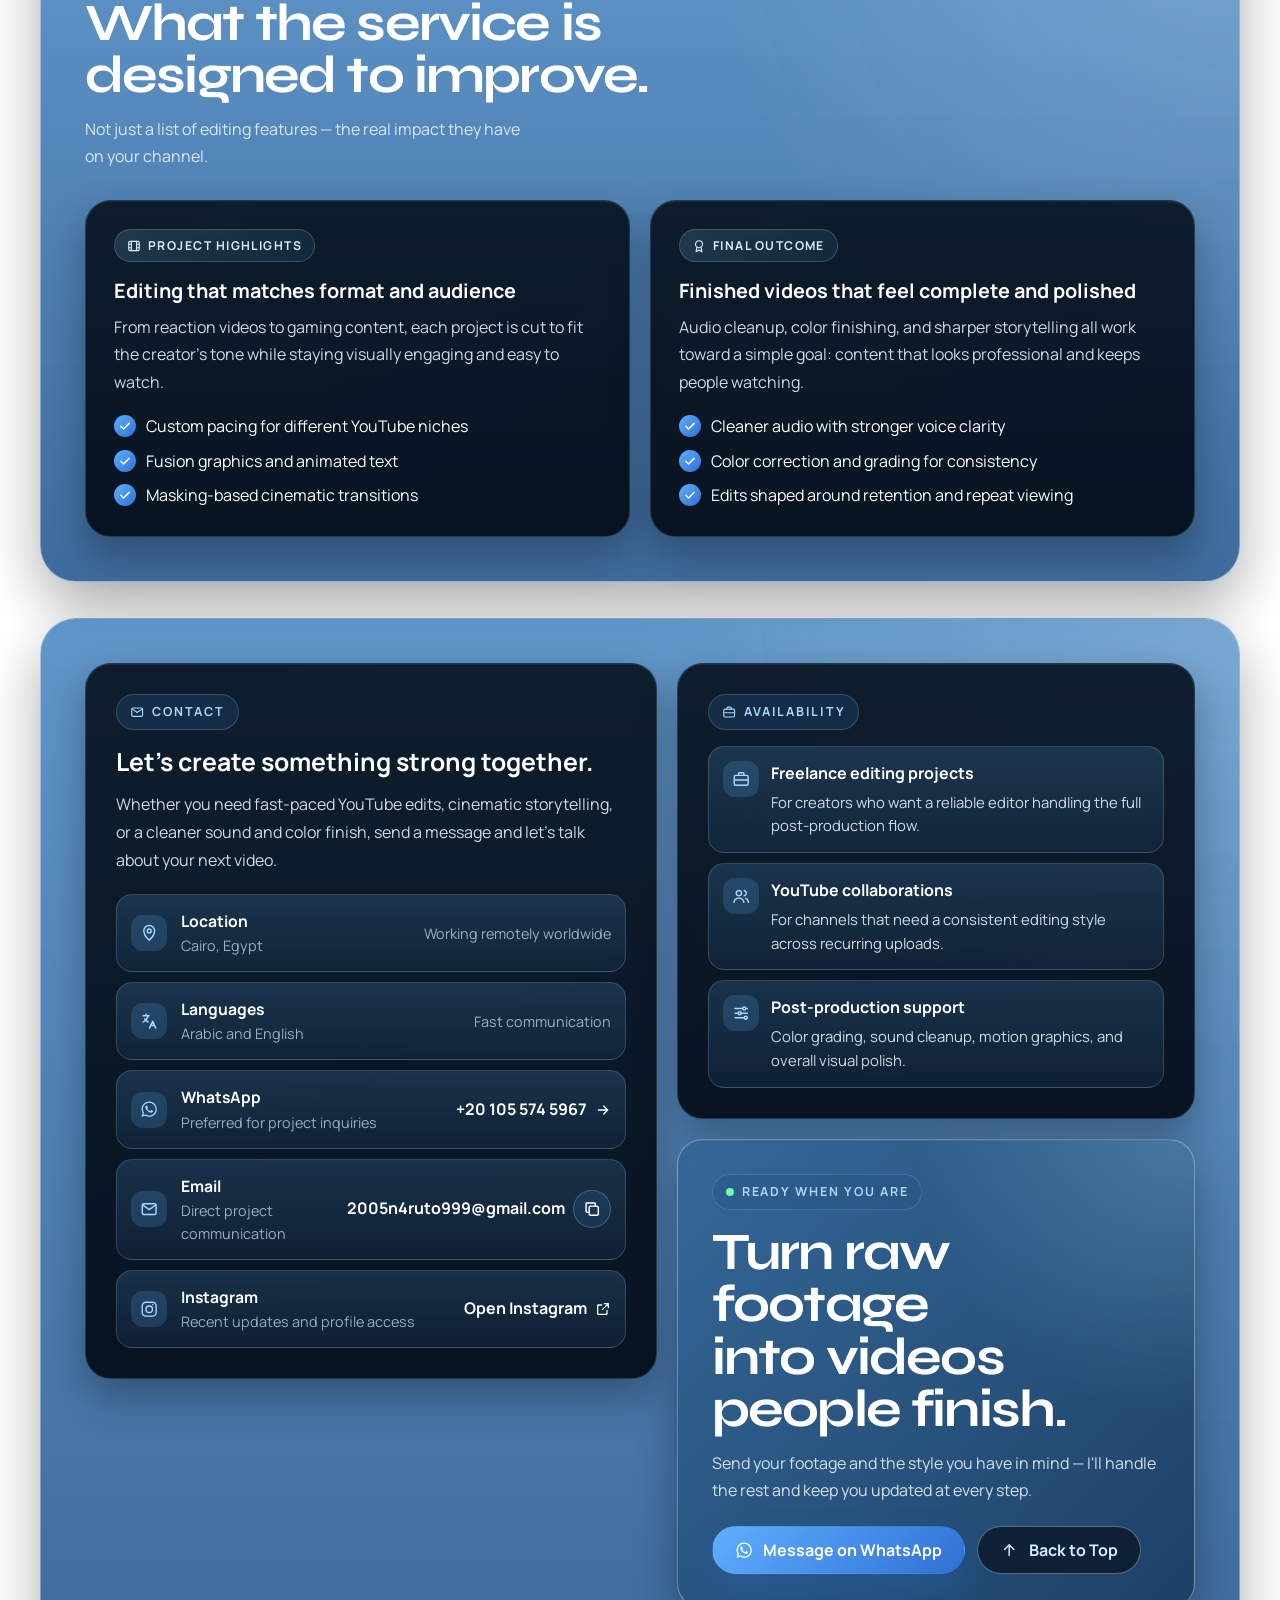
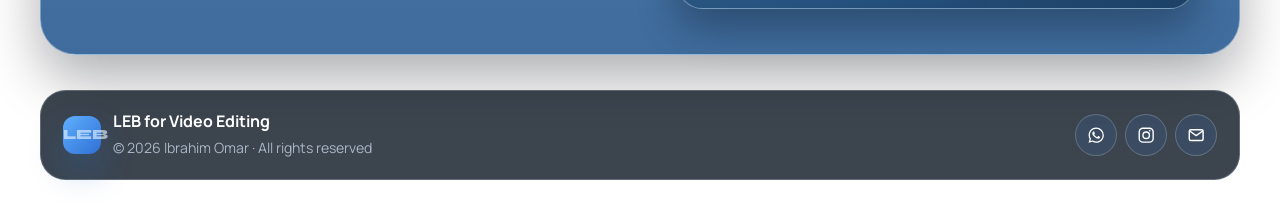
==== commit 8f689f65: "an update on the overall responsiveness" ====
--- a/index.html
+++ b/index.html
@@ -1,2371 +1,290 @@
 <!doctype html>
-<html lang="en">
+<html lang="en" dir="ltr">
   <head>
     <meta charset="UTF-8" />
-    <meta name="viewport" content="width=device-width, initial-scale=1.0" />
-    <link rel="icon" type="image/png" href="favicon.png" />
+    <meta name="viewport" content="width=device-width, initial-scale=1.0, viewport-fit=cover" />
     <title>LEB for Video Editing</title>
+    <meta name="description" content="Ibrahim Omar — YouTube-focused video editor working in DaVinci Resolve Studio. Pacing, motion graphics, color grading and clean sound." />
+    <meta name="theme-color" content="#06111f" />
+    <meta property="og:type" content="website" />
+    <meta property="og:title" content="LEB for Video Editing — Ibrahim Omar" />
+    <meta property="og:description" content="YouTube-focused post-production: pacing, motion graphics, color and sound in DaVinci Resolve Studio." />
+    <meta property="og:image" content="https://i.ytimg.com/vi/tj8V_6grayA/maxresdefault.jpg" />
+    <meta name="twitter:card" content="summary_large_image" />
+    <link rel="icon" href="data:image/svg+xml,%3Csvg xmlns='http://www.w3.org/2000/svg' viewBox='0 0 64 64'%3E%3Cdefs%3E%3ClinearGradient id='g' x1='0' y1='0' x2='1' y2='1'%3E%3Cstop offset='0' stop-color='%235fb0ff'/%3E%3Cstop offset='1' stop-color='%232f6fd4'/%3E%3C/linearGradient%3E%3C/defs%3E%3Crect width='64' height='64' rx='16' fill='url(%23g)'/%3E%3Cpath d='M25 19v26l21-13z' fill='white'/%3E%3C/svg%3E" />
+
     <link rel="preconnect" href="https://fonts.googleapis.com" />
     <link rel="preconnect" href="https://fonts.gstatic.com" crossorigin />
+    <link rel="preconnect" href="https://i.ytimg.com" />
     <link
       href="https://fonts.googleapis.com/css2?family=Cairo:wght@400;500;600;700;800&family=Manrope:wght@400;500;600;700;800&family=Syne:wght@500;700;800&display=swap"
       rel="stylesheet"
     />
-    <link
-      href="https://fonts.googleapis.com/css2?family=Material+Symbols+Outlined"
-      rel="stylesheet"
-    />
-    <style>
-      :root {
-        --bg: #06111f;
-        --bg-soft: #0d1d30;
-        --panel: rgba(63, 124, 180, 0.92);
-        --panel-strong: rgba(78, 145, 201, 0.96);
-        --line: rgba(232, 245, 255, 0.34);
-        --text: #ffffff;
-        --muted: #f4fbff;
-        --primary: #4b93d6;
-        --secondary: #76c4ff;
-        --accent: #255784;
-        --shadow: 0 24px 55px rgba(2, 7, 17, 0.3);
-        --radius-xl: 32px;
-        --radius-lg: 24px;
-        --radius-md: 18px;
-        --container: 1180px;
-        --subrect-bg:
-          linear-gradient(180deg, rgba(89, 160, 220, 0.98), rgba(58, 118, 174, 0.98)),
-          linear-gradient(145deg, rgba(235, 248, 255, 0.34), rgba(146, 200, 246, 0.18));
-        --subrect-border: rgba(242, 249, 255, 0.46);
-        --subrect-shadow:
-          0 18px 36px rgba(4, 15, 29, 0.16),
-          inset 0 1px 0 rgba(248, 252, 255, 0.22);
-        --subrect-title: #ffffff;
-        --subrect-copy: #f8fcff;
-        --subrect-link: #ffffff;
-        --deep-surface-bg:
-          linear-gradient(180deg, rgba(9, 20, 33, 0.98), rgba(6, 16, 28, 0.98)),
-          linear-gradient(145deg, rgba(53, 108, 165, 0.18), rgba(14, 31, 49, 0.08));
-        --deep-surface-border: rgba(116, 168, 212, 0.18);
-        --deep-surface-shadow:
-          0 22px 44px rgba(2, 7, 17, 0.34),
-          inset 0 1px 0 rgba(222, 239, 252, 0.06);
-      }
-
-
-
-      * {
-        box-sizing: border-box;
-      }
-
-      html {
-        scroll-behavior: smooth;
-      }
-
-      body {
-        margin: 0;
-        color: var(--text);
-        background:
-          radial-gradient(circle at top left, rgba(81, 140, 205, 0.28), transparent 32%),
-          radial-gradient(circle at 85% 15%, rgba(45, 100, 162, 0.26), transparent 24%),
-          linear-gradient(180deg, #05101b 0%, #071523 52%, #0a1d31 100%);
-        font-family: "Manrope", sans-serif;
-        overflow-x: hidden;
-        text-align: start;
-      }
-
-
-
-      body::before,
-      body::after {
-        content: "";
-        position: fixed;
-        inset: auto;
-        width: 420px;
-        height: 420px;
-        border-radius: 50%;
-        pointer-events: none;
-        filter: blur(32px);
-        opacity: 0.22;
-        z-index: 0;
-      }
-
-      body::before {
-        top: -120px;
-        left: -140px;
-        background: #16456e;
-        animation: floatBlob 14s ease-in-out infinite;
-      }
-
-      body::after {
-        right: -120px;
-        bottom: -160px;
-        background: #0f3459;
-        animation: floatBlob 18s ease-in-out infinite reverse;
-      }
-
-      a {
-        color: inherit;
-        text-decoration: none;
-      }
-
-      img {
-        max-width: 100%;
-        display: block;
-      }
-
-      .page-shell {
-        position: relative;
-        z-index: 1;
-      }
-
-      .container {
-        width: min(var(--container), calc(100% - 32px));
-        margin: 0 auto;
-      }
-
-      .topbar {
-        position: sticky;
-        top: 16px;
-        z-index: 20;
-        padding-top: 16px;
-      }
-
-      .topbar-inner {
-        display: flex;
-        align-items: center;
-        justify-content: space-between;
-        gap: 16px;
-        padding: 14px 18px;
-        border: 1px solid var(--line);
-        border-radius: 999px;
-        background: rgba(6, 16, 29, 0.86);
-        backdrop-filter: blur(18px);
-        box-shadow: var(--shadow);
-      }
-
-      .topbar-menu {
-        flex: 1;
-        min-width: 0;
-        display: flex;
-        align-items: center;
-        justify-content: space-between;
-        gap: 16px;
-      }
-
-      .brand {
-        display: flex;
-        align-items: center;
-        gap: 14px;
-        min-width: 0;
-      }
-
-      .brand-mark {
-        width: 44px;
-        height: 44px;
-        border-radius: 14px;
-        display: grid;
-        place-items: center;
-        color: #ffffff;
-        font: 800 0.95rem/1 "Syne", sans-serif;
-        background: linear-gradient(135deg, #5fb0ff, #2f6fd4);
-        box-shadow: 0 18px 30px rgba(37, 105, 188, 0.26);
-      }
-
-      .brand-copy strong,
-      .section-heading h2,
-      .hero-copy h1,
-      .cta-panel h2 {
-        font-family: "Syne", sans-serif;
-      }
-
-      .brand-copy strong {
-        display: block;
-        font-size: 0.98rem;
-      }
-
-      .brand-copy span {
-        display: block;
-        color: var(--muted);
-        font-size: 0.82rem;
-      }
-
-      .nav {
-        display: flex;
-        align-items: center;
-        gap: 10px;
-        flex-wrap: wrap;
-        justify-content: center;
-      }
-
-      .menu-toggle {
-        display: none;
-        width: 46px;
-        height: 46px;
-        padding: 0;
-        border: 1px solid var(--line);
-        border-radius: 16px;
-        background: rgba(9, 20, 34, 0.92);
-        color: var(--text);
-        box-shadow: 0 14px 30px rgba(2, 7, 17, 0.24);
-        cursor: pointer;
-        transition:
-          transform 180ms ease,
-          box-shadow 180ms ease,
-          background-color 180ms ease,
-          border-color 180ms ease;
-      }
-
-      .menu-toggle:hover {
-        transform: translateY(-2px);
-      }
-
-      .menu-icon {
-        display: grid;
-        gap: 4px;
-      }
-
-      .menu-line {
-        width: 18px;
-        height: 2px;
-        border-radius: 999px;
-        background: currentColor;
-        transition:
-          transform 180ms ease,
-          opacity 180ms ease;
-      }
-
-      .topbar-inner.menu-open .menu-line:nth-child(1) {
-        transform: translateY(6px) rotate(45deg);
-      }
-
-      .topbar-inner.menu-open .menu-line:nth-child(2) {
-        opacity: 0;
-      }
-
-      .topbar-inner.menu-open .menu-line:nth-child(3) {
-        transform: translateY(-6px) rotate(-45deg);
-      }
-
-      .sr-only {
-        position: absolute;
-        width: 1px;
-        height: 1px;
-        padding: 0;
-        margin: -1px;
-        overflow: hidden;
-        clip: rect(0, 0, 0, 0);
-        white-space: nowrap;
-        border: 0;
-      }
-
-      .nav a {
-        color: var(--muted);
-        padding: 10px 14px;
-        border-radius: 999px;
-        transition: 180ms ease;
-      }
-
-      .nav a:hover,
-      .nav a.active {
-        color: var(--text);
-        background: rgba(95, 176, 255, 0.18);
-      }
-
-      .gallery-nav-link {
-        position: relative;
-      }
-
-      .topbar-actions {
-        display: flex;
-        align-items: center;
-        gap: 12px;
-        flex-wrap: wrap;
-      }
-
-      .gallery-cta {
-        position: relative;
-        display: inline-flex;
-        flex-direction: column;
-        align-items: center;
-      }
-
-      .gallery-cta-button {
-        position: relative;
-        z-index: 1;
-      }
-
-      .gallery-hint {
-        position: absolute;
-        top: calc(100% + 12px);
-        left: 50%;
-        min-width: 130px;
-        padding: 10px 14px 12px;
-        border-radius: 18px;
-        border: 1px solid rgba(205, 234, 255, 0.24);
-        background:
-          linear-gradient(180deg, rgba(15, 38, 63, 0.96), rgba(8, 21, 36, 0.96)),
-          linear-gradient(145deg, rgba(95, 176, 255, 0.16), rgba(8, 21, 36, 0.04));
-        box-shadow:
-          0 18px 36px rgba(3, 10, 18, 0.28),
-          0 0 0 1px rgba(95, 176, 255, 0.08);
-        color: #eaf7ff;
-        font-size: 0.82rem;
-        font-weight: 700;
-        line-height: 1.2;
-        text-align: center;
-        white-space: nowrap;
-        opacity: 0;
-        visibility: hidden;
-        pointer-events: none;
-        transform: translate(-50%, -10px) scale(0.96);
-        transition:
-          opacity 220ms ease,
-          visibility 220ms ease,
-          transform 220ms ease,
-          box-shadow 220ms ease;
-      }
-
-      .gallery-hint::before,
-      .gallery-hint::after {
-        content: "";
-        position: absolute;
-        left: 50%;
-        transform: translateX(-50%);
-      }
-
-      .gallery-hint::before {
-        top: -7px;
-        width: 14px;
-        height: 14px;
-        border-top: 1px solid rgba(205, 234, 255, 0.24);
-        border-left: 1px solid rgba(205, 234, 255, 0.24);
-        background: rgba(12, 30, 51, 0.96);
-        transform: translateX(-50%) rotate(45deg);
-      }
-
-      .gallery-hint::after {
-        top: -24px;
-        content: "↑";
-        color: #8ed4ff;
-        font-size: 1rem;
-        line-height: 1;
-      }
-
-      body.shorts-highlight-active .gallery-nav-link {
-        color: #ffffff;
-        background: rgba(95, 176, 255, 0.18);
-        box-shadow:
-          0 0 0 1px rgba(164, 218, 255, 0.26),
-          0 0 24px rgba(95, 176, 255, 0.22);
-        animation: galleryGlow 1.8s ease-in-out infinite;
-      }
-
-      body.shorts-highlight-active .gallery-cta-button {
-        box-shadow:
-          0 20px 34px rgba(37, 105, 188, 0.34),
-          0 0 0 1px rgba(185, 226, 255, 0.22),
-          0 0 28px rgba(95, 176, 255, 0.34);
-        animation: galleryGlow 1.8s ease-in-out infinite;
-      }
-
-      body.shorts-highlight-active .gallery-hint {
-        opacity: 1;
-        visibility: visible;
-        transform: translate(-50%, 0) scale(1);
-        animation: galleryHintFloat 1.4s ease-in-out infinite;
-      }
-
-      .gallery-hint::after {
-        content: "\2191";
-      }
-
-      .button,
-      .button-secondary,
-      .theme-toggle,
-      .video-trigger {
-        display: inline-flex;
-        align-items: center;
-        justify-content: center;
-        gap: 10px;
-        padding: 13px 20px;
-        border: 1px solid transparent;
-        border-radius: 999px;
-        font-weight: 700;
-        transition:
-          transform 180ms ease,
-          box-shadow 180ms ease,
-          background-color 180ms ease,
-          border-color 180ms ease;
-      }
-
-      .button {
-        color: #ffffff;
-        background: linear-gradient(135deg, #5fb0ff, #2f6fd4);
-        box-shadow: 0 18px 32px rgba(37, 105, 188, 0.28);
-      }
-
-      .button-secondary {
-        color: #d7ebff;
-        border-color: var(--line);
-        background: rgba(11, 24, 40, 0.86);
-      }
-
-      .video-trigger {
-        color: var(--text);
-        border-color: var(--line);
-        background: rgba(59, 119, 188, 0.2);
-      }
-
-      .translate-button {
-        width: 48px;
-        height: 48px;
-        padding: 0;
-        flex: 0 0 auto;
-        justify-self: start;
-        border-color: transparent;
-        border-radius: 50%;
-        color: #ffffff;
-        background: linear-gradient(135deg, #5fb0ff, #2f6fd4);
-        box-shadow: 0 14px 28px rgba(37, 105, 188, 0.26);
-      }
-
-      .button:hover,
-      .button-secondary:hover,
-      .translate-button:hover,
-      .video-trigger:hover {
-        transform: translateY(-2px);
-      }
-
-      .translate-symbol {
-        font-family: "Material Symbols Outlined";
-        font-size: 22px;
-        line-height: 1;
-        font-variation-settings:
-          "FILL" 0,
-          "wght" 500,
-          "GRAD" 0,
-          "opsz" 24;
-      }
-
-      .hero {
-        padding: 72px 0 44px;
-      }
-
-      .hero-grid {
-        display: grid;
-        grid-template-columns: 1fr;
-        gap: 26px;
-        align-items: stretch;
-      }
-
-      .hero-copy,
-      .hero-showcase,
-      .panel,
-      .timeline-card,
-      .stat-card,
-      .skill-card,
-      .highlight-card,
-      .contact-card,
-      .cta-panel {
-        border: 1px solid var(--line);
-        background: var(--panel);
-        box-shadow: var(--shadow);
-        backdrop-filter: blur(16px);
-      }
-
-      .hero-copy {
-        position: relative;
-        overflow: hidden;
-        padding: 36px;
-        border-radius: var(--radius-xl);
-      }
-
-      .hero-copy::after {
-        content: "";
-        position: absolute;
-        inset: auto -40px -55px auto;
-        width: 220px;
-        height: 220px;
-        background: radial-gradient(circle, rgba(95, 176, 255, 0.18), transparent 65%);
-      }
-
-      .eyebrow {
-        display: inline-flex;
-        align-items: center;
-        gap: 10px;
-        padding: 8px 12px;
-        border-radius: 999px;
-        margin-bottom: 18px;
-        color: #a8d7ff;
-        background: rgba(35, 79, 126, 0.28);
-        border: 1px solid rgba(102, 170, 226, 0.28);
-        font-size: 0.82rem;
-        text-transform: uppercase;
-        letter-spacing: 0.14em;
-      }
-
-      .hero-copy h1 {
-        margin: 0;
-        max-width: 10ch;
-        font-size: clamp(3rem, 8vw, 6rem);
-        line-height: 0.92;
-        letter-spacing: -0.05em;
-      }
-
-      .hero-copy p {
-        max-width: 62ch;
-        margin: 20px 0 0;
-        color: var(--muted);
-        font-size: 1.06rem;
-        line-height: 1.75;
-      }
-
-      .hero-actions {
-        display: flex;
-        flex-wrap: wrap;
-        gap: 14px;
-        margin-top: 28px;
-      }
-
-      .hero-meta {
-        display: grid;
-        grid-template-columns: repeat(3, minmax(0, 1fr));
-        gap: 14px;
-        margin-top: 32px;
-      }
-
-      .hero-media-stack {
-        display: grid;
-        gap: 16px;
-        margin-top: 32px;
-      }
-
-      .hero-showreel .video-preview {
-        min-height: 320px;
-      }
-
-      .meta-chip {
-        padding: 16px;
-        border-radius: 20px;
-        background: var(--subrect-bg);
-        border: 1px solid var(--subrect-border);
-        box-shadow: var(--subrect-shadow);
-      }
-
-      .meta-chip strong {
-        display: block;
-        margin-bottom: 6px;
-        font-size: 1.12rem;
-        color: var(--subrect-title);
-      }
-
-      .meta-chip span {
-        color: var(--subrect-copy);
-        font-size: 0.93rem;
-      }
-
-      .hero-showcase {
-        padding: 26px;
-        border-radius: var(--radius-xl);
-        display: grid;
-        gap: 18px;
-        align-content: start;
-      }
-
-      .showcase-screen {
-        position: relative;
-        min-height: 420px;
-        padding: 22px;
-        border-radius: 28px;
-        overflow: hidden;
-        background:
-          linear-gradient(145deg, rgba(229, 247, 255, 0.28), transparent 42%),
-          linear-gradient(180deg, rgba(83, 150, 208, 0.97), rgba(55, 110, 166, 0.97)),
-          #4079b2;
-      }
-
-      .showcase-screen--compact {
-        min-height: auto;
-      }
-
-      .showcase-screen::before {
-        content: "";
-        position: absolute;
-        inset: 16px;
-        border-radius: 22px;
-        border: 1px solid rgba(192, 227, 255, 0.26);
-      }
-
-      .showcase-panel-heading {
-        position: relative;
-        z-index: 1;
-        display: grid;
-        gap: 6px;
-        margin-bottom: 14px;
-      }
-
-      .showcase-panel-heading strong {
-        font-size: 1.02rem;
-        color: var(--subrect-title);
-      }
-
-      .showcase-panel-heading span {
-        color: var(--subrect-copy);
-        font-size: 0.92rem;
-      }
-
-      .edit-ui,
-      .video-grid {
-        position: relative;
-        z-index: 1;
-        display: grid;
-        gap: 14px;
-      }
-
-      .edit-top,
-      .edit-track,
-      .edit-bottom,
-      .video-card {
-        border-radius: 18px;
-        border: 1px solid var(--subrect-border);
-        background: var(--subrect-bg);
-        box-shadow: var(--subrect-shadow);
-      }
-
-      .video-preview {
-        border-radius: 18px;
-        border: 1px solid rgba(112, 170, 222, 0.18);
-      }
-
-      .edit-top {
-        display: block;
-        padding: 0px;
-      }
-
-      .video-preview {
-        position: relative;
-        overflow: hidden;
-        min-height: 230px;
-        padding: 24px;
-        background-position: center;
-        background-size: cover;
-        isolation: isolate;
-      }
-
-      .video-preview::before {
-        content: "";
-        position: absolute;
-        inset: 0;
-        background:
-          linear-gradient(180deg, rgba(7, 19, 29, 0.1), rgba(7, 19, 29, 0.78)),
-          linear-gradient(135deg, rgba(112, 172, 205, 0.15), transparent 50%);
-        z-index: -1;
-      }
-
-      .video-preview-copy {
-        display: grid;
-        align-content: end;
-        min-height: 182px;
-      }
-
-      .video-preview-copy strong,
-      .video-preview-copy span {
-        color: #fff;
-      }
-
-      .play-badge {
-        width: 64px;
-        height: 64px;
-        display: inline-grid;
-        place-items: center;
-        margin-bottom: auto;
-        border-radius: 50%;
-        color: #fff;
-        background: rgba(255, 255, 255, 0.16);
-        border: 1px solid rgba(255, 255, 255, 0.26);
-        backdrop-filter: blur(8px);
-      }
-
-      .video-embed,
-      .video-modal-frame {
-        width: 100%;
-        aspect-ratio: 16 / 9;
-        border: 0;
-        display: block;
-      }
-
-      .video-grid {
-        grid-template-columns: repeat(2, minmax(0, 1fr));
-      }
-
-      .video-card {
-        padding: 12px;
-      }
-
-      .video-card strong,
-      .gallery-card strong {
-        display: block;
-        margin: 12px 0 6px;
-      }
-
-      .video-card span,
-      .gallery-card span {
-        color: var(--muted);
-        font-size: 0.92rem;
-      }
-
-      .video-card strong,
-      .track-label strong,
-      .tool-card strong,
-      .wave-card strong,
-      .contact-row strong,
-      .availability-card strong {
-        color: var(--subrect-title);
-      }
-
-      .video-card span,
-      .track-label span,
-      .tool-card span,
-      .contact-row span,
-      .availability-card p {
-        color: var(--subrect-copy);
-      }
-
-      .gallery-strip {
-        display: grid;
-        grid-template-columns: repeat(3, minmax(0, 1fr));
-        gap: 12px;
-      }
-
-      .gallery-card {
-        position: relative;
-        overflow: hidden;
-        min-height: 168px;
-        border-radius: 18px;
-        padding: 14px;
-        display: flex;
-        align-items: end;
-        background-position: center;
-        background-size: cover;
-      }
-
-      .gallery-card::before {
-        content: "";
-        position: absolute;
-        inset: 0;
-        background: linear-gradient(180deg, rgba(7, 19, 29, 0.06) 10%, rgba(7, 19, 29, 0.82) 100%);
-      }
-
-      .gallery-card > div {
-        position: relative;
-        z-index: 1;
-      }
-
-      .gallery-card strong,
-      .gallery-card span {
-        color: #ffffff;
-      }
-
-      .video-actions {
-        display: flex;
-        flex-wrap: wrap;
-        gap: 10px;
-        margin-top: 14px;
-      }
-
-      .tool-stack,
-      .timeline-bar {
-        border-radius: 16px;
-      }
-
-      .tool-stack {
-        display: grid;
-        gap: 10px;
-      }
-
-      .tool-card {
-        padding: 14px;
-        border-radius: 16px;
-        background: var(--subrect-bg);
-        border: 1px solid var(--subrect-border);
-        box-shadow: var(--subrect-shadow);
-      }
-
-      .tool-card strong {
-        display: block;
-        margin-bottom: 6px;
-      }
-
-      .tool-card span {
-        color: var(--subrect-copy);
-        font-size: 0.92rem;
-      }
-
-      .edit-track {
-        padding: 16px;
-      }
-
-      .track-label {
-        display: flex;
-        align-items: center;
-        justify-content: space-between;
-        gap: 10px;
-        margin-bottom: 14px;
-      }
-
-      .track-label span {
-        font-size: 0.92rem;
-      }
-
-      .timeline-row {
-        display: grid;
-        gap: 12px;
-      }
-
-      .timeline-bar {
-        position: relative;
-        height: 18px;
-        overflow: hidden;
-        background: rgba(54, 102, 151, 0.8);
-      }
-
-      .timeline-bar::before,
-      .timeline-bar::after {
-        content: "";
-        position: absolute;
-        top: 0;
-        bottom: 0;
-        border-radius: inherit;
-      }
-
-      .timeline-bar::before {
-        left: 0;
-        width: 72%;
-        background: linear-gradient(90deg, rgba(95, 176, 255, 0.95), rgba(45, 106, 176, 0.95));
-      }
-
-      .timeline-bar::after {
-        right: 14%;
-        width: 22%;
-        background: linear-gradient(90deg, rgba(144, 170, 194, 0.75), rgba(144, 170, 194, 0.2));
-      }
-
-      .timeline-bar.alt::before {
-        width: 56%;
-        background: linear-gradient(90deg, rgba(118, 196, 255, 0.9), rgba(118, 196, 255, 0.22));
-      }
-
-      .timeline-bar.alt::after {
-        right: 4%;
-        width: 32%;
-        background: linear-gradient(90deg, rgba(63, 136, 214, 0.88), rgba(63, 136, 214, 0.24));
-      }
-
-      .edit-bottom {
-        display: grid;
-        grid-template-columns: repeat(3, minmax(0, 1fr));
-        gap: 12px;
-        padding: 14px;
-      }
-
-      .wave-card {
-        padding: 16px;
-        border-radius: 16px;
-        background: var(--subrect-bg);
-        border: 1px solid var(--subrect-border);
-        box-shadow: var(--subrect-shadow);
-      }
-
-      .wave-lines {
-        height: 52px;
-        margin-top: 12px;
-        border-radius: 14px;
-        background:
-          linear-gradient(90deg, transparent 0%, transparent 4%, rgba(112, 172, 205, 0.24) 4%, rgba(112, 172, 205, 0.24) 7%, transparent 7%, transparent 12%, rgba(172, 207, 226, 0.64) 12%, rgba(172, 207, 226, 0.64) 14%, transparent 14%, transparent 21%, rgba(199, 204, 206, 0.46) 21%, rgba(199, 204, 206, 0.46) 25%, transparent 25%, transparent 33%, rgba(112, 172, 205, 0.24) 33%, rgba(112, 172, 205, 0.24) 36%, transparent 36%, transparent 42%, rgba(172, 207, 226, 0.5) 42%, rgba(172, 207, 226, 0.5) 46%, transparent 46%, transparent 55%, rgba(112, 172, 205, 0.22) 55%, rgba(112, 172, 205, 0.22) 58%, transparent 58%, transparent 66%, rgba(172, 207, 226, 0.48) 66%, rgba(172, 207, 226, 0.48) 70%, transparent 70%, transparent 78%, rgba(199, 204, 206, 0.46) 78%, rgba(199, 204, 206, 0.46) 82%, transparent 82%, transparent 100%);
-      }
-
-      .section {
-        padding: 18px 0;
-        scroll-margin-top: 112px;
-      }
-
-      .section .container {
-        padding: clamp(26px, 4vw, 40px);
-        border: 1px solid var(--line);
-        border-radius: 34px;
-        background:
-          radial-gradient(circle at top right, rgba(221, 243, 255, 0.24), transparent 34%),
-          linear-gradient(180deg, rgba(74, 139, 196, 0.96), rgba(48, 100, 154, 0.98));
-        box-shadow: var(--shadow);
-      }
-
-      .section-heading {
-        display: flex;
-        align-items: end;
-        justify-content: space-between;
-        gap: 20px;
-        margin-bottom: 26px;
-      }
-
-      .section-heading h2 {
-        margin: 0;
-        font-size: clamp(2rem, 5vw, 3.4rem);
-        line-height: 0.95;
-        letter-spacing: -0.04em;
-      }
-
-      .section-heading p {
-        max-width: 44ch;
-        margin: 0;
-        color: var(--muted);
-        line-height: 1.7;
-      }
-
-      .hero-copy h1,
-      .section-heading h2,
-      .timeline-card h3,
-      .highlight-card h3,
-      .contact-card h3,
-      .cta-panel h2 {
-        color: #ffffff;
-      }
-
-      .stats-grid {
-        display: grid;
-        grid-template-columns: repeat(4, minmax(0, 1fr));
-        gap: 18px;
-      }
-
-      .stat-card {
-        padding: 24px;
-        border-radius: var(--radius-lg);
-      }
-
-      .stat-card--yt {
-        position: relative;
-        overflow: hidden;
-        isolation: isolate;
-      }
-
-      .stat-card--drs {
-        position: relative;
-        overflow: hidden;
-        isolation: isolate;
-      }
-
-      .stat-card--fx {
-        position: relative;
-        overflow: hidden;
-        isolation: isolate;
-      }
-
-      .stat-card--fast {
-        position: relative;
-        overflow: hidden;
-        isolation: isolate;
-      }
-
-      .stat-card--yt::before {
-        content: "";
-        position: absolute;
-        inset: -18px;
-        z-index: -2;
-        background: url("images/Gemini_Generated_Image_tvonj1tvonj1tvon.png") center/cover no-repeat;
-        filter: blur(13.5px) brightness(0.45);
-        transform: scale(1.08);
-      }
-
-      .stat-card--yt::after {
-        content: "";
-        position: absolute;
-        inset: 0;
-        z-index: -1;
-        background:
-          linear-gradient(180deg, rgba(6, 14, 22, 0.58), rgba(6, 14, 22, 0.82)),
-          rgba(6, 14, 22, 0.32);
-      }
-
-      .stat-card--drs::before {
-        content: "";
-        position: absolute;
-        inset: -12px;
-        z-index: -2;
-        background: url("images/Screenshot (853).png") center/cover no-repeat;
-        filter: blur(4px) brightness(0.6);
-        transform: scale(1.04);
-      }
-
-      .stat-card--drs::after {
-        content: "";
-        position: absolute;
-        inset: 0;
-        z-index: -1;
-        background:
-          linear-gradient(180deg, rgba(6, 14, 22, 0.34), rgba(6, 14, 22, 0.62)),
-          rgba(6, 14, 22, 0.18);
-      }
-
-      .stat-card--fx::before {
-        content: "";
-        position: absolute;
-        inset: -10px;
-        z-index: -2;
-        background: url("images/Screenshot (854).png") center/cover no-repeat;
-        filter: blur(3px) brightness(0.7);
-        transform: scale(1.03);
-      }
-
-      .stat-card--fx::after {
-        content: "";
-        position: absolute;
-        inset: 0;
-        z-index: -1;
-        background:
-          linear-gradient(180deg, rgba(6, 14, 22, 0.28), rgba(6, 14, 22, 0.54)),
-          rgba(6, 14, 22, 0.14);
-      }
-
-      .stat-card--fast::before {
-        content: "";
-        position: absolute;
-        inset: -12px;
-        z-index: -2;
-        background: url("images/istockphoto-2228047167-612x612.webp") center/cover no-repeat;
-        filter: blur(4px) brightness(0.6);
-        transform: scale(1.04);
-      }
-
-      .stat-card--fast::after {
-        content: "";
-        position: absolute;
-        inset: 0;
-        z-index: -1;
-        background:
-          linear-gradient(180deg, rgba(6, 14, 22, 0.34), rgba(6, 14, 22, 0.62)),
-          rgba(6, 14, 22, 0.18);
-      }
-
-      .stat-card strong {
-        display: block;
-        margin-top: 18px;
-        font-size: clamp(2rem, 4vw, 2.8rem);
-        font-family: "Syne", sans-serif;
-      }
-
-      .stat-card.stat-card--yt strong,
-      .stat-card.stat-card--yt span,
-      .stat-card.stat-card--drs strong,
-      .stat-card.stat-card--drs span,
-      .stat-card.stat-card--drs p,
-      .stat-card.stat-card--fx strong,
-      .stat-card.stat-card--fx span,
-      .stat-card.stat-card--fx p,
-      .stat-card.stat-card--fast strong,
-      .stat-card.stat-card--fast span,
-      .stat-card.stat-card--fast p,
-      .stat-card.stat-card--yt p {
-        color: #f8fbff;
-      }
-
-      .stat-card span,
-      .stat-card p,
-      .skill-card p,
-      .highlight-card p,
-      .contact-card p,
-      .timeline-card p,
-      .cta-panel p {
-        color: rgba(250, 253, 255, 0.96);
-      }
-
-      .stat-card p {
-        margin: 10px 0 0;
-        line-height: 1.7;
-      }
-
-      .skills-grid,
-      .shorts-grid,
-      .highlights-grid,
-      .contact-grid {
-        display: grid;
-        gap: 18px;
-      }
-
-      .shorts-grid {
-        grid-template-columns: repeat(3, minmax(0, 1fr));
-      }
-
-      .short-card {
-        display: grid;
-        gap: 16px;
-        align-content: start;
-        padding: 18px;
-        border-radius: 26px;
-        border: 1px solid var(--deep-surface-border);
-        background: var(--deep-surface-bg);
-        box-shadow: var(--deep-surface-shadow);
-      }
-
-      .short-card--teaser,
-      .short-card--ghost {
-        min-height: 100%;
-      }
-
-      .short-media {
-        display: block;
-        position: relative;
-        overflow: hidden;
-        border-radius: 22px;
-        border: 1px solid rgba(112, 170, 222, 0.18);
-        background: rgba(7, 19, 29, 0.88);
-      }
-
-      .short-preview {
-        min-height: 0;
-        aspect-ratio: 9 / 16;
-        padding: 18px;
-      }
-
-      .short-preview .video-preview-copy {
-        min-height: 100%;
-      }
-
-      .short-copy {
-        display: grid;
-        gap: 8px;
-      }
-
-      .short-copy strong {
-        color: var(--subrect-title);
-        font-size: 1.06rem;
-      }
-
-      .short-copy p {
-        margin: 0;
-        color: var(--subrect-copy);
-        line-height: 1.7;
-      }
-
-      .short-card .button-secondary {
-        width: 100%;
-      }
-
-      .short-card--teaser .short-media::after {
-        content: "";
-        position: absolute;
-        inset: 0;
-        background:
-          linear-gradient(90deg, rgba(9, 23, 39, 0) 12%, rgba(72, 139, 196, 0.18) 46%, rgba(72, 139, 196, 0.62) 74%, rgba(48, 100, 154, 0.96) 100%);
-        animation: teaserFade 4.8s ease-in-out infinite;
-      }
-
-      .short-card--teaser .short-preview {
-        filter: saturate(0.82) brightness(0.88);
-      }
-
-      .short-copy--teaser strong {
-        color: #dff2ff;
-      }
-
-      .short-copy--teaser p {
-        color: rgba(227, 244, 255, 0.84);
-      }
-
-      .short-card--ghost {
-        background:
-          linear-gradient(180deg, rgba(17, 37, 59, 0.5), rgba(8, 21, 36, 0.26)),
-          rgba(8, 21, 36, 0.18);
-      }
-
-      .short-empty-slot {
-        min-height: 0;
-        aspect-ratio: 9 / 16;
-        border-radius: 22px;
-        border: 1px dashed rgba(173, 216, 252, 0.18);
-        background:
-          radial-gradient(circle at center, rgba(121, 188, 240, 0.1), transparent 54%),
-          linear-gradient(180deg, rgba(14, 31, 50, 0.22), rgba(8, 21, 36, 0.08));
-      }
-
-      .gallery-summary-grid,
-      .project-gallery-grid {
-        display: grid;
-        gap: 18px;
-      }
-
-      .gallery-summary-grid {
-        grid-template-columns: repeat(2, minmax(0, 1fr));
-        margin-bottom: 24px;
-      }
-
-      .gallery-summary-card,
-      .project-card {
-        border-radius: 26px;
-        border: 1px solid var(--deep-surface-border);
-        background: var(--deep-surface-bg);
-        box-shadow: var(--deep-surface-shadow);
-      }
-
-      .gallery-summary-card {
-        padding: 24px;
-      }
-
-      .gallery-summary-card strong,
-      .project-copy strong {
-        display: block;
-        color: var(--subrect-title);
-        font-size: 1.14rem;
-        margin-bottom: 10px;
-      }
-
-      .gallery-summary-card p,
-      .project-copy p {
-        margin: 0;
-        color: var(--subrect-copy);
-        line-height: 1.7;
-      }
-
-      .gallery-summary-card .button-secondary {
-        margin-top: 16px;
-      }
-
-      .project-gallery-grid {
-        grid-template-columns: repeat(2, minmax(0, 1fr));
-      }
-
-      .project-card {
-        display: grid;
-        gap: 16px;
-        padding: 18px;
-        align-content: start;
-      }
-
-      .project-media {
-        position: relative;
-        overflow: hidden;
-        display: block;
-        min-height: 260px;
-        border-radius: 22px;
-        border: 1px solid rgba(112, 170, 222, 0.18);
-        background-position: center;
-        background-size: cover;
-      }
-
-      .project-media::before {
-        content: "";
-        position: absolute;
-        inset: 0;
-        background:
-          linear-gradient(180deg, rgba(7, 19, 29, 0.08), rgba(7, 19, 29, 0.84)),
-          linear-gradient(135deg, rgba(112, 172, 205, 0.14), transparent 54%);
-      }
-
-      .project-meta {
-        position: absolute;
-        inset: auto 16px 16px 16px;
-        z-index: 1;
-        display: grid;
-        gap: 10px;
-      }
-
-      .project-kicker {
-        display: inline-flex;
-        align-items: center;
-        width: fit-content;
-        padding: 8px 12px;
-        border-radius: 999px;
-        color: #eef8ff;
-        background: rgba(8, 24, 40, 0.74);
-        border: 1px solid rgba(214, 236, 255, 0.18);
-        font-size: 0.78rem;
-        letter-spacing: 0.08em;
-        text-transform: uppercase;
-      }
-
-      .project-title {
-        color: #ffffff;
-        font-size: 1.34rem;
-        line-height: 1.08;
-        font-family: "Syne", sans-serif;
-      }
-
-      .project-copy {
-        display: grid;
-        gap: 12px;
-      }
-
-      .project-tags {
-        display: flex;
-        flex-wrap: wrap;
-        gap: 8px;
-      }
-
-      .project-tag {
-        display: inline-flex;
-        align-items: center;
-        padding: 8px 12px;
-        border-radius: 999px;
-        background: rgba(10, 24, 40, 0.88);
-        border: 1px solid rgba(214, 236, 255, 0.14);
-        color: var(--subrect-copy);
-        font-size: 0.82rem;
-      }
-
-      .project-card .button-secondary {
-        width: 100%;
-      }
-
-      .skills-grid {
-        grid-template-columns: repeat(3, minmax(0, 1fr));
-      }
-
-      .skill-card {
-        position: relative;
-        overflow: hidden;
-        min-height: 260px;
-        padding: 24px;
-        border-radius: 26px;
-        border: 1px solid rgba(211, 239, 255, 0.34);
-        background:
-          linear-gradient(180deg, rgba(50, 98, 145, 0.98), rgba(33, 72, 110, 0.98)),
-          linear-gradient(145deg, rgba(164, 219, 255, 0.24), rgba(95, 161, 228, 0.14));
-        box-shadow:
-          0 22px 44px rgba(10, 27, 41, 0.24),
-          inset 0 1px 0 rgba(233, 246, 255, 0.14);
-      }
-
-      .skill-card::before {
-        content: "";
-        position: absolute;
-        inset: auto -18px -26px auto;
-        width: 172px;
-        height: 172px;
-        border-radius: 50%;
-        background: radial-gradient(circle, rgba(110, 183, 222, 0.32), transparent 70%);
-      }
-
-      .skill-card::after {
-        content: "";
-        position: absolute;
-        inset: 0;
-        background:
-          linear-gradient(135deg, rgba(188, 225, 245, 0.16), transparent 42%),
-          linear-gradient(180deg, transparent 0%, rgba(112, 172, 205, 0.12) 100%);
-        pointer-events: none;
-      }
-
-      .skill-tag,
-      .highlight-label {
-        display: inline-flex;
-        padding: 8px 12px;
-        border-radius: 999px;
-        margin-bottom: 18px;
-        border: 1px solid rgba(148, 206, 239, 0.16);
-        background: rgba(59, 119, 188, 0.16);
-        color: #9dd4ff;
-        font-size: 0.82rem;
-        text-transform: uppercase;
-        letter-spacing: 0.12em;
-      }
-
-      .skill-tag {
-        position: relative;
-        z-index: 1;
-        border-color: rgba(149, 206, 235, 0.22);
-        background: linear-gradient(135deg, rgba(125, 194, 229, 0.2), rgba(58, 125, 163, 0.16));
-        color: #d7eef9;
-        box-shadow: inset 0 1px 0 rgba(224, 244, 255, 0.08);
-      }
-
-      .skill-card h3,
-      .highlight-card h3,
-      .contact-card h3,
-      .timeline-card h3 {
-        margin: 0;
-        font-size: 1.28rem;
-      }
-
-      .skill-card h3 {
-        position: relative;
-        z-index: 1;
-        color: #f2f8fd;
-      }
-
-      .skill-card p {
-        position: relative;
-        z-index: 1;
-        margin: 12px 0 0;
-        line-height: 1.7;
-        color: #f0f8ff;
-      }
-
-      .timeline-layout {
-        display: grid;
-        grid-template-columns: minmax(0, 0.9fr) minmax(0, 1.1fr);
-        gap: 18px;
-        align-items: start;
-      }
-
-      .timeline-card {
-        padding: 26px;
-        border-radius: 28px;
-      }
-
-      .timeline-list {
-        display: grid;
-        gap: 14px;
-        margin-top: 22px;
-      }
-
-      .timeline-step {
-        display: grid;
-        grid-template-columns: 54px 1fr;
-        gap: 14px;
-        align-items: start;
-      }
-
-      .step-index {
-        width: 54px;
-        height: 54px;
-        border-radius: 18px;
-        display: grid;
-        place-items: center;
-        color: #ffffff;
-        font-weight: 800;
-        background: linear-gradient(135deg, #5fb0ff, #2f6fd4);
-      }
-
-      .timeline-step p {
-        margin: 8px 0 0;
-        line-height: 1.7;
-      }
-
-      .highlights-grid {
-        grid-template-columns: repeat(2, minmax(0, 1fr));
-      }
-
-      .highlight-card {
-        padding: 24px;
-        border-radius: 26px;
-      }
-
-      .highlight-card p {
-        margin: 14px 0 0;
-        line-height: 1.7;
-      }
-
-      .highlight-list {
-        display: grid;
-        gap: 12px;
-        margin-top: 18px;
-      }
-
-      .highlight-list span {
-        display: flex;
-        gap: 12px;
-        color: var(--text);
-      }
-
-      .highlight-list span::before {
-        content: "";
-        width: 10px;
-        height: 10px;
-        margin-top: 7px;
-        border-radius: 50%;
-        flex-shrink: 0;
-        background: linear-gradient(135deg, #5fb0ff, #2f6fd4);
-      }
-
-      .contact-grid {
-        grid-template-columns: minmax(0, 0.9fr) minmax(0, 1.1fr);
-      }
-
-      .contact-card,
-      .cta-panel {
-        padding: 28px;
-        border-radius: 28px;
-      }
-
-      .meta-chip,
-      .edit-track,
-      .skill-card,
-      .timeline-card,
-      .highlight-card,
-      .contact-card {
-        background: var(--deep-surface-bg);
-        border-color: var(--deep-surface-border);
-        box-shadow: var(--deep-surface-shadow);
-      }
-
-      .skill-card::before {
-        background: radial-gradient(circle, rgba(82, 146, 209, 0.18), transparent 72%);
-      }
-
-      .skill-card::after {
-        background:
-          linear-gradient(135deg, rgba(188, 225, 245, 0.08), transparent 42%),
-          linear-gradient(180deg, transparent 0%, rgba(84, 148, 212, 0.08) 100%);
-      }
-
-      .contact-list {
-        display: grid;
-        gap: 14px;
-        margin-top: 20px;
-      }
-
-      .contact-row {
-        display: flex;
-        align-items: flex-start;
-        justify-content: space-between;
-        gap: 16px;
-        padding: 16px 18px;
-        border-radius: 20px;
-        background: var(--subrect-bg);
-        border: 1px solid var(--subrect-border);
-        box-shadow: var(--subrect-shadow);
-      }
-
-      .contact-row strong {
-        display: block;
-        margin-bottom: 4px;
-      }
-
-      .contact-row a {
-        color: var(--subrect-link);
-        font-weight: 700;
-      }
-
-      .contact-value {
-        display: inline-flex;
-        align-items: center;
-        gap: 10px;
-      }
-
-      .social-link {
-        display: inline-flex;
-        align-items: center;
-        gap: 10px;
-      }
-
-      .icon {
-        width: 18px;
-        height: 18px;
-        flex-shrink: 0;
-      }
-
-      .availability {
-        display: grid;
-        gap: 14px;
-      }
-
-      .availability-card {
-        padding: 18px;
-        border-radius: 22px;
-        background: var(--subrect-bg);
-        border: 1px solid var(--subrect-border);
-        box-shadow: var(--subrect-shadow);
-      }
-
-      .availability-card strong {
-        display: block;
-        margin-bottom: 8px;
-      }
-
-      .cta-panel {
-        margin-top: 18px;
-        background:
-          radial-gradient(circle at top right, rgba(164, 219, 255, 0.24), transparent 34%),
-          linear-gradient(135deg, rgba(12, 32, 52, 0.98), rgba(10, 22, 36, 0.98)),
-          var(--panel-strong);
-      }
-
-      .media-gallery {
-        display: grid;
-        grid-template-columns: repeat(4, minmax(0, 1fr));
-        gap: 18px;
-      }
-
-      .media-photo {
-        appearance: none;
-        width: 100%;
-        min-height: 230px;
-        padding: 0;
-        border-radius: 24px;
-        overflow: hidden;
-        border: 1px solid rgba(112, 172, 205, 0.16);
-        box-shadow: var(--shadow);
-        background-position: center;
-        background-size: cover;
-        cursor: zoom-in;
-        transform: translateY(0);
-        transition: transform 220ms ease, box-shadow 220ms ease;
-      }
-
-      .media-photo:hover {
-        transform: translateY(-4px);
-      }
-
-      .media-photo:focus-visible {
-        outline: 2px solid rgba(95, 176, 255, 0.72);
-        outline-offset: 4px;
-      }
-
-      .cta-panel h2 {
-        margin: 0;
-        font-size: clamp(2rem, 6vw, 3.5rem);
-        line-height: 0.95;
-        letter-spacing: -0.04em;
-      }
-
-      .cta-panel p {
-        max-width: 56ch;
-        margin: 16px 0 0;
-        line-height: 1.7;
-      }
-
-      .cta-actions {
-        display: flex;
-        flex-wrap: wrap;
-        gap: 14px;
-        margin-top: 24px;
-      }
-
-      .footer {
-        padding: 24px 0 48px;
-      }
-
-      .footer-inner {
-        display: flex;
-        align-items: center;
-        justify-content: space-between;
-        gap: 16px;
-        padding: 24px 28px;
-        border: 1px solid var(--line);
-        border-radius: 28px;
-        background: var(--panel);
-        color: var(--muted);
-      }
-
-      .reveal {
-        opacity: 0;
-        transform: translateY(28px);
-        transition:
-          opacity 700ms ease,
-          transform 700ms ease;
-      }
-
-      .reveal.visible {
-        opacity: 1;
-        transform: translateY(0);
-      }
-
-      .video-modal {
-        position: fixed;
-        inset: 0;
-        display: grid;
-        place-items: center;
-        padding: 24px;
-        background: rgba(4, 12, 18, 0.78);
-        backdrop-filter: blur(10px);
-        opacity: 0;
-        pointer-events: none;
-        transition: opacity 220ms ease;
-        z-index: 40;
-      }
-
-      .video-modal.open {
-        opacity: 1;
-        pointer-events: auto;
-      }
-
-      body.modal-open {
-        overflow: hidden;
-      }
-
-      .video-modal-dialog {
-        width: min(920px, 100%);
-        padding: 14px;
-        border-radius: 24px;
-        border: 1px solid var(--line);
-        background: rgba(10, 23, 39, 0.96);
-        box-shadow: var(--shadow);
-      }
-
-      .image-modal {
-        position: fixed;
-        inset: 0;
-        display: grid;
-        place-items: center;
-        padding: 24px;
-        background: rgba(4, 12, 18, 0.82);
-        backdrop-filter: blur(12px);
-        opacity: 0;
-        pointer-events: none;
-        transition: opacity 220ms ease;
-        z-index: 45;
-      }
-
-      .image-modal.open {
-        opacity: 1;
-        pointer-events: auto;
-      }
-
-      .image-modal-dialog {
-        position: relative;
-        width: min(1120px, 100%);
-        display: grid;
-        place-items: center;
-      }
-
-      .image-modal-image {
-        width: 100%;
-        max-height: 86vh;
-        object-fit: contain;
-        border-radius: 24px;
-        border: 1px solid rgba(147, 192, 230, 0.24);
-        box-shadow: 0 26px 70px rgba(0, 0, 0, 0.38);
-        transform: scale(0.9);
-        transition: transform 220ms ease;
-      }
-
-      .image-modal.open .image-modal-image {
-        transform: scale(1);
-      }
-
-      .image-modal-close {
-        position: absolute;
-        top: 14px;
-        right: 14px;
-      }
-
-      .video-modal-top {
-        display: flex;
-        align-items: center;
-        justify-content: space-between;
-        gap: 12px;
-        padding: 6px 6px 14px;
-      }
-
-      .close-modal {
-        width: 42px;
-        height: 42px;
-        display: inline-grid;
-        place-items: center;
-        border: 1px solid var(--line);
-        border-radius: 50%;
-        background: rgba(59, 119, 188, 0.18);
-        color: var(--text);
-        cursor: pointer;
-      }
-
-      html[dir="rtl"] body {
-        font-family: "Cairo", "Manrope", sans-serif;
-      }
-
-      html[dir="rtl"] .brand-copy strong,
-      html[dir="rtl"] .section-heading h2,
-      html[dir="rtl"] .hero-copy h1,
-      html[dir="rtl"] .cta-panel h2 {
-        font-family: "Cairo", "Manrope", sans-serif;
-        letter-spacing: 0;
-      }
-
-      html[dir="rtl"] .eyebrow,
-      html[dir="rtl"] .skill-tag,
-      html[dir="rtl"] .highlight-label {
-        letter-spacing: 0.04em;
-        text-transform: none;
-      }
-
-      html[dir="rtl"] .section-heading,
-      html[dir="rtl"] .track-label,
-      html[dir="rtl"] .contact-row,
-      html[dir="rtl"] .video-modal-top,
-      html[dir="rtl"] .footer-inner {
-        direction: rtl;
-      }
-
-      html[dir="rtl"] .topbar-menu,
-      html[dir="rtl"] .topbar-actions {
-        direction: rtl;
-      }
-
-      html[dir="rtl"] .hero-copy h1,
-      html[dir="rtl"] .section-heading h2,
-      html[dir="rtl"] .cta-panel h2 {
-        line-height: 1.08;
-      }
-
-      html[dir="rtl"] .timeline-step {
-        direction: rtl;
-      }
-
-      @keyframes floatBlob {
-        0%,
-        100% {
-          transform: translate3d(0, 0, 0);
-        }
-        50% {
-          transform: translate3d(30px, -24px, 0);
-        }
-      }
-
-      @keyframes galleryGlow {
-        0%,
-        100% {
-          box-shadow:
-            0 0 0 1px rgba(164, 218, 255, 0.22),
-            0 0 18px rgba(95, 176, 255, 0.18);
-        }
-        50% {
-          box-shadow:
-            0 0 0 1px rgba(205, 238, 255, 0.34),
-            0 0 30px rgba(118, 196, 255, 0.34);
-        }
-      }
-
-      @keyframes galleryHintFloat {
-        0%,
-        100% {
-          transform: translate(-50%, 0) scale(1);
-        }
-        50% {
-          transform: translate(-50%, 4px) scale(1);
-        }
-      }
-
-      @keyframes teaserFade {
-        0%,
-        100% {
-          opacity: 0.86;
-        }
-        50% {
-          opacity: 1;
-        }
-      }
-
-      @media (max-width: 1080px) {
-        .hero-grid,
-        .timeline-layout,
-        .contact-grid {
-          grid-template-columns: 1fr;
-        }
-
-        .stats-grid {
-          grid-template-columns: repeat(2, minmax(0, 1fr));
-        }
-
-        .skills-grid {
-          grid-template-columns: repeat(2, minmax(0, 1fr));
-        }
-
-        .gallery-summary-grid,
-        .shorts-grid {
-          grid-template-columns: repeat(2, minmax(0, 1fr));
-        }
-
-        .project-gallery-grid {
-          grid-template-columns: 1fr;
-        }
-      }
-
-      @media (max-width: 860px) {
-        .section-heading,
-        .footer-inner {
-          flex-direction: column;
-          align-items: flex-start;
-        }
-
-        .topbar-inner {
-          position: relative;
-          flex-direction: row;
-          align-items: flex-start;
-          flex-wrap: wrap;
-          padding: 14px;
-        }
-
-        .brand {
-          width: calc(100% - 66px);
-          padding-inline-end: 12px;
-        }
-
-        .menu-toggle {
-          position: absolute;
-          top: 14px;
-          inset-inline-end: 14px;
-          display: inline-flex;
-          align-items: center;
-          justify-content: center;
-        }
-
-        .topbar-menu {
-          width: 100%;
-          flex-basis: 100%;
-          display: block;
-          overflow: hidden;
-          max-height: 0;
-          opacity: 0;
-          padding-top: 0;
-          transition:
-            max-height 220ms ease,
-            opacity 180ms ease,
-            padding-top 180ms ease;
-        }
-
-        .topbar-inner.menu-open .topbar-menu {
-          max-height: 520px;
-          opacity: 1;
-          padding-top: 16px;
-        }
-
-        .nav {
-          width: 100%;
-          flex-direction: column;
-          align-items: stretch;
-          justify-content: flex-start;
-          gap: 8px;
-        }
-
-        .nav a {
-          width: 100%;
-          padding: 13px 16px;
-          border: 1px solid rgba(102, 170, 226, 0.18);
-          background: rgba(10, 24, 40, 0.88);
-        }
-
-        .topbar-actions {
-          width: 100%;
-          display: grid;
-          gap: 10px;
-          margin-top: 12px;
-          flex-wrap: wrap;
-        }
-
-        .topbar-actions > * {
-          flex: unset;
-        }
-
-        .gallery-cta {
-          width: 100%;
-          align-items: stretch;
-        }
-
-        .gallery-cta-button {
-          width: 100%;
-        }
-
-        .gallery-hint {
-          left: 0;
-          right: 0;
-          width: max-content;
-          max-width: min(100%, 180px);
-          margin-inline: auto;
-          transform: translate(0, -10px) scale(0.96);
-        }
-
-        body.shorts-highlight-active .gallery-hint {
-          animation: none;
-          transform: translate(0, 0) scale(1);
-        }
-
-        .hero-copy,
-        .hero-showcase,
-        .contact-card,
-        .cta-panel {
-          padding: 22px;
-        }
-
-        .hero-meta,
-        .edit-bottom,
-        .skills-grid,
-        .gallery-summary-grid,
-        .shorts-grid,
-        .highlights-grid,
-        .gallery-strip,
-        .video-grid,
-        .project-gallery-grid,
-        .media-gallery {
-          grid-template-columns: 1fr;
-        }
-
-        .edit-top {
-          grid-template-columns: 1fr;
-        }
-      }
-
-      @media (max-width: 560px) {
-        .container {
-          width: min(var(--container), calc(100% - 20px));
-        }
-
-        .hero {
-          padding-top: 44px;
-        }
-
-        .stats-grid {
-          grid-template-columns: 1fr;
-        }
-
-        .button,
-        .button-secondary,
-        .video-trigger {
-          width: 100%;
-        }
-
-        .contact-row {
-          flex-direction: column;
-          align-items: flex-start;
-        }
-
-        .topbar {
-          top: 8px;
-          padding-top: 8px;
-        }
-
-        .topbar-inner {
-          border-radius: 26px;
-        }
-
-        .video-preview {
-          min-height: 200px;
-          padding: 18px;
-        }
-
-        .video-modal,
-        .image-modal {
-          padding: 12px;
-        }
-      }
-    </style>
+    <link rel="stylesheet" href="portfolio.css" />
+    <script>
+      document.documentElement.classList.add("js");
+    </script>
   </head>
   <body>
+    <!-- ===== Icon sprite (used with <svg class="ic"><use href="#i-name"/></svg>) ===== -->
+    <svg width="0" height="0" style="position:absolute" aria-hidden="true" focusable="false">
+      <symbol id="i-home" viewBox="0 0 24 24"><path d="M3 10.5 12 3l9 7.5"/><path d="M5 9.5V21h14V9.5"/><path d="M9.5 21v-6h5v6"/></symbol>
+      <symbol id="i-film" viewBox="0 0 24 24"><rect x="3" y="4" width="18" height="16" rx="2"/><path d="M7.5 4v16M16.5 4v16M3 9h4.5M3 15h4.5M16.5 9H21M16.5 15H21"/></symbol>
+      <symbol id="i-sparkles" viewBox="0 0 24 24"><path d="M11 3l1.9 5.1L18 10l-5.1 1.9L11 17l-1.9-5.1L4 10l5.1-1.9z"/><path d="M18.5 14.5l.8 2.2 2.2.8-2.2.8-.8 2.2-.8-2.2-2.2-.8 2.2-.8z"/></symbol>
+      <symbol id="i-star" viewBox="0 0 24 24"><path d="M12 3.5l2.6 5.3 5.9.9-4.25 4.1 1 5.8L12 16.9l-5.25 2.7 1-5.8L3.5 9.7l5.9-.9z"/></symbol>
+      <symbol id="i-mail" viewBox="0 0 24 24"><rect x="3" y="5" width="18" height="14" rx="2"/><path d="m3.5 6.5 8.5 6 8.5-6"/></symbol>
+      <symbol id="i-translate" viewBox="0 0 24 24"><path d="M4 5h8M8 3v2M10.5 5c-.8 3.6-3 6.4-6.5 8"/><path d="M6 9c1 1.8 2.6 3.3 4.5 4"/><path d="M12.5 21l4-9 4 9M14 17.5h5"/></symbol>
+      <symbol id="i-menu" viewBox="0 0 24 24"><path d="M4 7h16M4 12h16M4 17h16"/></symbol>
+      <symbol id="i-close" viewBox="0 0 24 24"><path d="M6 6l12 12M18 6 6 18"/></symbol>
+      <symbol id="i-play" viewBox="0 0 24 24"><path d="M8 5.5v13a1 1 0 0 0 1.5.86l10.5-6.5a1 1 0 0 0 0-1.72L9.5 4.64A1 1 0 0 0 8 5.5z" fill="currentColor" stroke="none"/></symbol>
+      <symbol id="i-external" viewBox="0 0 24 24"><path d="M14 4h6v6M20 4l-9 9"/><path d="M18 14v5a1 1 0 0 1-1 1H5a1 1 0 0 1-1-1V7a1 1 0 0 1 1-1h5"/></symbol>
+      <symbol id="i-youtube" viewBox="0 0 24 24"><rect x="2.5" y="5.5" width="19" height="13" rx="4"/><path d="M10 9.2v5.6l4.8-2.8z" fill="currentColor"/></symbol>
+      <symbol id="i-arrow" viewBox="0 0 24 24"><path d="M5 12h14M13 6l6 6-6 6"/></symbol>
+      <symbol id="i-arrow-up" viewBox="0 0 24 24"><path d="M12 19V5M6 11l6-6 6 6"/></symbol>
+      <symbol id="i-timer" viewBox="0 0 24 24"><circle cx="12" cy="13.5" r="7.5"/><path d="M12 10v3.5l2.5 2.5M9.5 2.5h5"/></symbol>
+      <symbol id="i-globe" viewBox="0 0 24 24"><circle cx="12" cy="12" r="9"/><path d="M3 12h18M12 3c2.5 2.6 3.8 5.6 3.8 9s-1.3 6.4-3.8 9c-2.5-2.6-3.8-5.6-3.8-9S9.5 5.6 12 3z"/></symbol>
+      <symbol id="i-award" viewBox="0 0 24 24"><circle cx="12" cy="9" r="6"/><path d="M8.5 13.9 7 22l5-3 5 3-1.5-8.1"/></symbol>
+      <symbol id="i-scissors" viewBox="0 0 24 24"><circle cx="6" cy="6.5" r="3"/><circle cx="6" cy="17.5" r="3"/><path d="M8.6 8 20 18M8.6 16 20 6"/></symbol>
+      <symbol id="i-wand" viewBox="0 0 24 24"><path d="m4 20 11-11M13 7l4 4"/><path d="M17.5 2.5v3M16 4h3M20.5 8.5v2M19.5 9.5h2M10 2.5v2M9 3.5h2"/></symbol>
+      <symbol id="i-palette" viewBox="0 0 24 24"><path d="M12 3a9 9 0 1 0 0 18c1.1 0 1.8-.9 1.8-1.9 0-.5-.2-.9-.5-1.3-.3-.3-.5-.8-.5-1.3 0-1 .8-1.8 1.8-1.8H17a4 4 0 0 0 4-4c0-4.3-4-7.7-9-7.7z"/><circle cx="7.5" cy="11" r="1.1" fill="currentColor"/><circle cx="10" cy="7" r="1.1" fill="currentColor"/><circle cx="15" cy="7.5" r="1.1" fill="currentColor"/></symbol>
+      <symbol id="i-layers" viewBox="0 0 24 24"><path d="m12 3 9 5-9 5-9-5z"/><path d="m3 13 9 5 9-5"/></symbol>
+      <symbol id="i-wave" viewBox="0 0 24 24"><path d="M3 12h1.5M7 8.5v7M11 5v14M15 8v8M19 10.5v3"/></symbol>
+      <symbol id="i-zap" viewBox="0 0 24 24"><path d="M13 2.5 4.5 13.5H11l-1 8 8.5-11H12z"/></symbol>
+      <symbol id="i-monitor" viewBox="0 0 24 24"><rect x="2.5" y="4" width="19" height="13" rx="2"/><path d="M8 21h8M12 17v4"/><path d="M10.2 8.2v4.6l4-2.3z" fill="currentColor"/></symbol>
+      <symbol id="i-sliders" viewBox="0 0 24 24"><path d="M4 6h10M18 6h2M4 12h4M12 12h8M4 18h12"/><circle cx="16" cy="6" r="2"/><circle cx="10" cy="12" r="2"/><circle cx="18" cy="18" r="2"/></symbol>
+      <symbol id="i-gauge" viewBox="0 0 24 24"><path d="M4.5 18a9 9 0 1 1 15 0"/><path d="m12 13 4-4"/><circle cx="12" cy="13" r="1.3" fill="currentColor"/></symbol>
+      <symbol id="i-motion" viewBox="0 0 24 24"><path d="M2.5 12h4M4 7.5h4.5M4 16.5h4.5"/><circle cx="15.5" cy="12" r="5.5"/></symbol>
+      <symbol id="i-pin" viewBox="0 0 24 24"><path d="M12 21s7-6.2 7-12a7 7 0 0 0-14 0c0 5.8 7 12 7 12z"/><circle cx="12" cy="9" r="2.5"/></symbol>
+      <symbol id="i-chat" viewBox="0 0 24 24"><path d="M21 12a8.5 8.5 0 0 1-12.4 7.55L3 21l1.5-5.2A8.5 8.5 0 1 1 21 12z"/></symbol>
+      <symbol id="i-copy" viewBox="0 0 24 24"><rect x="8" y="8" width="12" height="12" rx="2"/><path d="M16 8V5a1 1 0 0 0-1-1H5a1 1 0 0 0-1 1v10a1 1 0 0 0 1 1h3"/></symbol>
+      <symbol id="i-check" viewBox="0 0 24 24"><path d="m5 12.5 4.5 4.5L19 7.5"/></symbol>
+      <symbol id="i-chev-left" viewBox="0 0 24 24"><path d="m15 5-7 7 7 7"/></symbol>
+      <symbol id="i-chev-right" viewBox="0 0 24 24"><path d="m9 5 7 7-7 7"/></symbol>
+      <symbol id="i-zoom" viewBox="0 0 24 24"><circle cx="11" cy="11" r="7"/><path d="m20 20-4-4M11 8v6M8 11h6"/></symbol>
+      <symbol id="i-check-circle" viewBox="0 0 24 24"><circle cx="12" cy="12" r="9"/><path d="m8 12.5 2.8 2.8L16 10"/></symbol>
+      <symbol id="i-briefcase" viewBox="0 0 24 24"><rect x="3" y="7" width="18" height="13" rx="2"/><path d="M8.5 7V5a1.5 1.5 0 0 1 1.5-1.5h4A1.5 1.5 0 0 1 15.5 5v2M3 13h18"/></symbol>
+      <symbol id="i-users" viewBox="0 0 24 24"><circle cx="9" cy="8" r="3.5"/><path d="M2.5 20c.6-3.6 3.3-5.5 6.5-5.5s5.9 1.9 6.5 5.5"/><path d="M16 4.6a3.5 3.5 0 0 1 0 6.8M18 14.8c2 .7 3.2 2.5 3.5 5.2"/></symbol>
+      <symbol id="i-headphones" viewBox="0 0 24 24"><path d="M4 15v-3a8 8 0 0 1 16 0v3"/><rect x="3" y="14" width="4.5" height="7" rx="1.5"/><rect x="16.5" y="14" width="4.5" height="7" rx="1.5"/></symbol>
+      <symbol id="i-send" viewBox="0 0 24 24"><path d="M21.5 2.5 10.5 13.5"/><path d="m21.5 2.5-7 19-4-8-8-4z"/></symbol>
+      <symbol id="i-trending" viewBox="0 0 24 24"><path d="m3 17 6-6 4 4 8-8"/><path d="M15 7h6v6"/></symbol>
+      <symbol id="i-target" viewBox="0 0 24 24"><circle cx="12" cy="12" r="9"/><circle cx="12" cy="12" r="5"/><circle cx="12" cy="12" r="1.2" fill="currentColor"/></symbol>
+      <symbol id="i-timeline" viewBox="0 0 24 24"><path d="M3 6h18M3 12h10M3 18h7"/><path d="M15.5 14.5v6l5-3z" fill="currentColor"/></symbol>
+      <symbol id="i-image" viewBox="0 0 24 24"><rect x="3" y="4" width="18" height="16" rx="2"/><circle cx="9" cy="10" r="1.8"/><path d="m21 16-5-5L5 20"/></symbol>
+      <symbol id="i-eye" viewBox="0 0 24 24"><path d="M2.5 12S6 5.5 12 5.5 21.5 12 21.5 12 18 18.5 12 18.5 2.5 12 2.5 12z"/><circle cx="12" cy="12" r="3"/></symbol>
+      <symbol id="i-grid" viewBox="0 0 24 24"><rect x="3.5" y="3.5" width="7" height="7" rx="1.5"/><rect x="13.5" y="3.5" width="7" height="7" rx="1.5"/><rect x="3.5" y="13.5" width="7" height="7" rx="1.5"/><rect x="13.5" y="13.5" width="7" height="7" rx="1.5"/></symbol>
+      <symbol id="i-gamepad" viewBox="0 0 24 24"><rect x="2.5" y="7" width="19" height="11" rx="5"/><path d="M7 12.5h4M9 10.5v4"/><circle cx="15.5" cy="11.5" r="1" fill="currentColor"/><circle cx="17.5" cy="13.5" r="1" fill="currentColor"/></symbol>
+      <symbol id="i-smile" viewBox="0 0 24 24"><circle cx="12" cy="12" r="9"/><path d="M8.5 14.5c.9 1.2 2.1 1.8 3.5 1.8s2.6-.6 3.5-1.8"/><path d="M9 9.5h.01M15 9.5h.01" stroke-width="2.6"/></symbol>
+      <symbol id="i-book" viewBox="0 0 24 24"><path d="M5 4.5A1.5 1.5 0 0 1 6.5 3H19v14H6.5A1.5 1.5 0 0 0 5 18.5zM5 18.5A1.5 1.5 0 0 0 6.5 20H19"/></symbol>
+      <symbol id="i-phone" viewBox="0 0 24 24"><rect x="6.5" y="2.5" width="11" height="19" rx="2.5"/><path d="M11 18h2"/></symbol>
+      <symbol id="i-megaphone" viewBox="0 0 24 24"><path d="M3 10v4a1 1 0 0 0 1 1h3l8 4V5L7 9H4a1 1 0 0 0-1 1z"/><path d="M18.5 9a4 4 0 0 1 0 6M7 15l1.5 5.5h2.5L10 16"/></symbol>
+      <symbol id="i-whatsapp" viewBox="0 0 24 24"><path fill="currentColor" stroke="none" d="M19.05 4.94A9.9 9.9 0 0 0 12.03 2C6.56 2 2.1 6.46 2.1 11.93c0 1.75.46 3.47 1.34 4.98L2 22l5.24-1.37a9.92 9.92 0 0 0 4.79 1.22h.01c5.47 0 9.93-4.46 9.93-9.93a9.86 9.86 0 0 0-2.92-6.98ZM12.04 20.17h-.01a8.23 8.23 0 0 1-4.2-1.15l-.3-.18-3.11.82.83-3.03-.2-.31a8.23 8.23 0 0 1-1.26-4.38c0-4.55 3.7-8.25 8.26-8.25a8.2 8.2 0 0 1 5.84 2.42 8.19 8.19 0 0 1 2.41 5.84c0 4.55-3.7 8.25-8.26 8.25Zm4.53-6.18c-.25-.13-1.47-.73-1.7-.81-.23-.08-.4-.13-.57.12-.16.25-.65.81-.79.98-.15.16-.3.19-.55.06-.25-.13-1.06-.39-2.01-1.25-.74-.66-1.24-1.48-1.38-1.73-.15-.25-.02-.38.11-.5.11-.11.25-.3.37-.45.12-.15.16-.25.25-.41.08-.17.04-.31-.02-.44-.06-.12-.57-1.37-.77-1.88-.2-.48-.41-.42-.57-.43h-.48c-.17 0-.44.06-.67.31-.23.25-.87.85-.87 2.07s.89 2.4 1.01 2.56c.13.17 1.75 2.67 4.24 3.74.59.26 1.06.42 1.42.54.6.19 1.14.16 1.57.1.48-.07 1.47-.6 1.68-1.18.21-.58.21-1.08.15-1.18-.06-.1-.23-.16-.48-.29Z"/></symbol>
+      <symbol id="i-instagram" viewBox="0 0 24 24"><path fill="currentColor" stroke="none" d="M7.75 2h8.5A5.75 5.75 0 0 1 22 7.75v8.5A5.75 5.75 0 0 1 16.25 22h-8.5A5.75 5.75 0 0 1 2 16.25v-8.5A5.75 5.75 0 0 1 7.75 2Zm0 1.8A3.95 3.95 0 0 0 3.8 7.75v8.5a3.95 3.95 0 0 0 3.95 3.95h8.5a3.95 3.95 0 0 0 3.95-3.95v-8.5a3.95 3.95 0 0 0-3.95-3.95h-8.5Zm8.93 1.35a1.07 1.07 0 1 1 0 2.14 1.07 1.07 0 0 1 0-2.14ZM12 6.85A5.15 5.15 0 1 1 6.85 12 5.16 5.16 0 0 1 12 6.85Zm0 1.8A3.35 3.35 0 1 0 15.35 12 3.35 3.35 0 0 0 12 8.65Z"/></symbol>
+    </svg>
+
+    <a class="skip-link" href="#main" data-i18n="a11y.skip">Skip to content</a>
+
+    <!-- Floating emoji background (filled by portfolio.js) -->
+    <div class="emoji-field" id="emoji-field" aria-hidden="true"></div>
+    <div class="scroll-progress" id="scroll-progress" aria-hidden="true"></div>
+
     <div class="page-shell">
-      <header class="topbar">
+      <!-- ================= HEADER ================= -->
+      <header class="topbar" id="topbar">
         <div class="container">
-          <div class="topbar-inner">
+          <div class="topbar-inner" id="topbar-inner">
             <a class="brand" href="#home" data-i18n-aria-label="aria.brandHome" aria-label="LEB for Video Editing home">
-              <div class="brand-mark">LEB</div>
-              <div class="brand-copy">
+              <span class="brand-mark">LEB</span>
+              <span class="brand-copy">
                 <strong data-i18n="brand.name">LEB for Video Editing</strong>
                 <span data-i18n="brand.tagline">YouTube-focused post-production</span>
-              </div>
+              </span>
             </a>
 
-            <button
-              class="menu-toggle"
-              type="button"
-              id="menu-toggle"
-              aria-controls="topbar-menu"
-              aria-expanded="false"
-              aria-label="Open navigation menu"
-            >
-              <span class="sr-only" data-i18n="menu.toggle">Menu</span>
-              <span class="menu-icon" aria-hidden="true">
-                <span class="menu-line"></span>
-                <span class="menu-line"></span>
-                <span class="menu-line"></span>
-              </span>
-            </button>
-
-            <div class="topbar-menu" id="topbar-menu">
-              <nav class="nav" aria-label="Primary" data-i18n-aria-label="aria.primaryNav">
-                <a href="#home" class="active" data-i18n="nav.home">Home</a>
-                <a href="gallery.html" class="gallery-nav-link" id="gallery-nav-link" data-i18n="nav.gallery">Gallery</a>
-                <a href="#skills" data-i18n="nav.skills">Skills</a>
-                <a href="#highlights" data-i18n="nav.highlights">Highlights</a>
-                <a href="#contact" data-i18n="nav.contact">Contact</a>
-              </nav>
-
-              <div class="topbar-actions">
-                <button class="translate-button" type="button" id="translate-button" aria-label="Translate to Arabic">
-                  <span class="material-symbols-outlined translate-symbol" aria-hidden="true">g_translate</span>
-                  <span class="sr-only translate-button-label">&#1575;&#1604;&#1593;&#1585;&#1576;&#1610;&#1577;</span>
-                </button>
-                <div class="gallery-cta" id="gallery-cta">
-                  <a class="button gallery-cta-button" id="gallery-cta-button" href="gallery.html" data-i18n="actions.openGallery">Open Gallery</a>
-                  <span class="gallery-hint" id="gallery-hint" data-i18n="gallery.clickHere">Click here</span>
-                </div>
-                <a class="button" href="#contact" data-i18n="actions.bookEdit">Book a Service</a>
-              </div>
+            <nav class="nav" id="site-nav" aria-label="Primary" data-i18n-aria-label="aria.primaryNav">
+              <a href="#home" class="active"><svg class="ic"><use href="#i-home"/></svg><span data-i18n="nav.home">Home</span></a>
+              <a href="#work"><svg class="ic"><use href="#i-film"/></svg><span data-i18n="nav.work">Work</span></a>
+              <a href="#skills"><svg class="ic"><use href="#i-sparkles"/></svg><span data-i18n="nav.skills">Skills</span></a>
+              <a href="#highlights"><svg class="ic"><use href="#i-star"/></svg><span data-i18n="nav.highlights">Highlights</span></a>
+              <a href="#contact"><svg class="ic"><use href="#i-mail"/></svg><span data-i18n="nav.contact">Contact</span></a>
+            </nav>
+
+            <div class="topbar-actions">
+              <button class="lang-toggle" type="button" id="lang-toggle" aria-label="Translate page to Arabic">
+                <svg class="ic"><use href="#i-translate"/></svg>
+                <span class="lang-toggle-label" id="lang-toggle-label">عربي</span>
+              </button>
+              <a class="button button-sm topbar-cta" href="#contact">
+                <svg class="ic"><use href="#i-send"/></svg>
+                <span data-i18n="actions.bookEdit">Book a Service</span>
+              </a>
+              <button
+                class="menu-toggle"
+                type="button"
+                id="menu-toggle"
+                aria-controls="mobile-menu"
+                aria-expanded="false"
+                aria-label="Open navigation menu"
+              >
+                <span class="menu-icon" aria-hidden="true">
+                  <span class="menu-line"></span>
+                  <span class="menu-line"></span>
+                  <span class="menu-line"></span>
+                </span>
+              </button>
+            </div>
+          </div>
+
+          <!-- Mobile menu panel -->
+          <div class="mobile-menu" id="mobile-menu" hidden>
+            <nav class="mobile-nav" aria-label="Mobile" data-i18n-aria-label="aria.mobileNav">
+              <a href="#home"><svg class="ic"><use href="#i-home"/></svg><span data-i18n="nav.home">Home</span></a>
+              <a href="#work"><svg class="ic"><use href="#i-film"/></svg><span data-i18n="nav.work">Work</span></a>
+              <a href="#skills"><svg class="ic"><use href="#i-sparkles"/></svg><span data-i18n="nav.skills">Skills</span></a>
+              <a href="#highlights"><svg class="ic"><use href="#i-star"/></svg><span data-i18n="nav.highlights">Highlights</span></a>
+              <a href="#contact"><svg class="ic"><use href="#i-mail"/></svg><span data-i18n="nav.contact">Contact</span></a>
+            </nav>
+            <div class="mobile-menu-actions">
+              <a class="button" href="#contact"><svg class="ic"><use href="#i-send"/></svg><span data-i18n="actions.bookEdit">Book a Service</span></a>
+              <a class="button-secondary" href="https://wa.me/201055745967" target="_blank" rel="noopener"><svg class="ic"><use href="#i-whatsapp"/></svg><span data-i18n="actions.whatsapp">Message on WhatsApp</span></a>
             </div>
           </div>
         </div>
       </header>
 
-      <main>
+      <main id="main">
+        <!-- ================= HERO ================= -->
         <section class="hero" id="home">
-          <div class="container">
-            <div class="hero-grid">
-              <article class="hero-copy reveal">
-                <div class="eyebrow" data-i18n="hero.eyebrow">Professional Video Editor</div>
-                <h1 data-i18n="hero.title">Editing built for attention.</h1>
-                <p data-i18n="hero.copy1">
-                  Hi, I'm Ibrahim Omar. I help YouTube creators, brands, and media
-                  teams turn raw footage into polished videos that hold attention,
-                  strengthen the message, and feel intentional from the first frame to
-                  the last through sharp pacing, cinematic transitions, clean audio,
-                  and refined color.
-                </p>
-                <p data-i18n="hero.copy2">
-                  I work in DaVinci Resolve Studio and focus on edits that feel dynamic,
-                  smooth, and visually clear whether the content is reaction-based,
-                  gaming-heavy, or built around storytelling.
-                </p>
-
-                <div class="hero-actions">
-                  <a class="button" href="#contact" data-i18n="actions.startProject">Start a Project</a>
-                  <a class="button-secondary" href="#skills" data-i18n="actions.exploreSkills">Explore My Skills</a>
+          <div class="container hero-grid">
+            <div class="hero-copy card reveal">
+              <div class="eyebrow">
+                <span class="live-dot" aria-hidden="true"></span>
+                <span data-i18n="hero.eyebrow">Professional Video Editor</span>
+              </div>
+              <h1 data-i18n="hero.title">Editing built for attention.</h1>
+              <p class="hero-lead" data-i18n="hero.copy1">
+                Hi, I'm Ibrahim Omar. I help YouTube creators turn raw footage into polished, audience-retaining videos with strong pacing, cinematic transitions, clean sound, and color that feels intentional from the first frame to the last.
+              </p>
+              <p data-i18n="hero.copy2">
+                I work in DaVinci Resolve Studio and focus on edits that feel dynamic, smooth, and visually clear whether the content is reaction-based, gaming-heavy, or built around storytelling.
+              </p>
+
+              <div class="hero-actions">
+                <a class="button" href="#contact">
+                  <svg class="ic"><use href="#i-send"/></svg>
+                  <span data-i18n="actions.startProject">Start a Project</span>
+                </a>
+                <a class="button-secondary" href="#work">
+                  <svg class="ic"><use href="#i-film"/></svg>
+                  <span data-i18n="actions.seeWork">See My Work</span>
+                </a>
+              </div>
+
+              <div class="hero-meta">
+                <div class="meta-chip">
+                  <span class="chip-icon"><svg class="ic"><use href="#i-award"/></svg></span>
+                  <div>
+                    <strong><span data-count="4">4</span>+ <span data-i18n="hero.yearsUnit">years</span></strong>
+                    <span data-i18n="hero.meta1Label">Hands-on DaVinci Resolve workflow</span>
+                  </div>
                 </div>
-
-                <div class="hero-meta">
-                  <div class="meta-chip">
-                    <strong data-i18n="hero.meta1Value">4+ years</strong>
-                    <span data-i18n="hero.meta1Label">Hands-on DaVinci Resolve workflow</span>
-                  </div>
-                  <div class="meta-chip">
+                <div class="meta-chip">
+                  <span class="chip-icon"><svg class="ic"><use href="#i-timer"/></svg></span>
+                  <div>
                     <strong data-i18n="hero.meta2Value">2 to 3 days</strong>
                     <span data-i18n="hero.meta2Label">Typical delivery speed for quality edits</span>
                   </div>
-                  <div class="meta-chip">
+                </div>
+                <div class="meta-chip">
+                  <span class="chip-icon"><svg class="ic"><use href="#i-globe"/></svg></span>
+                  <div>
                     <strong data-i18n="hero.meta3Value">Remote worldwide</strong>
                     <span data-i18n="hero.meta3Label">Based in Cairo, working with creators globally</span>
                   </div>
                 </div>
-
-                <div class="hero-media-stack">
-                  <div class="edit-top hero-showreel">
-                    <div
-                      class="video-preview"
-                      style="background-image: url('https://i.ytimg.com/vi/tj8V_6grayA/maxresdefault.jpg');"
-                    >
-                      <div class="video-preview-copy">
-                        <div class="play-badge" aria-hidden="true">
-                          <svg class="icon" viewBox="0 0 24 24">
-                            <path fill="currentColor" d="M8 5.14v13.72A1 1 0 0 0 9.5 19.7l10.28-6.86a1 1 0 0 0 0-1.68L9.5 4.3A1 1 0 0 0 8 5.14Z"/>
-                          </svg>
-                        </div>
-                        <strong data-i18n="hero.showreelTitle">Main Showreel</strong>
-                        <span data-i18n="hero.showreelText">A featured preview of the editing style, pacing, and final polish.</span>
-                        <div class="video-actions">
-                          <button
-                            class="video-trigger"
-                            type="button"
-                            data-video-id="tj8V_6grayA"
-                            data-video-title-en="Main Showreel"
-                            data-video-title-ar="&#1575;&#1604;&#1593;&#1585;&#1590; &#1575;&#1604;&#1585;&#1574;&#1610;&#1587;&#1610;"
-                            data-i18n="actions.playVideo"
-                          >
-                            Play Video
-                          </button>
-                          <a class="button-secondary" href="https://www.youtube.com/watch?v=tj8V_6grayA" target="_blank" rel="noreferrer" data-i18n="actions.openYoutube">
-                            Open on YouTube
-                          </a>
-                        </div>
-                      </div>
-                    </div>
-                  </div>
+              </div>
+            </div>
+
+            <div class="hero-side reveal">
+              <!-- Showreel (filled from content.js) -->
+              <div class="showreel card" id="showreel"></div>
+
+              <div class="snapshots">
+                <div class="snapshots-head">
+                  <strong><svg class="ic"><use href="#i-image"/></svg><span data-i18n="showcase.heading">Creative snapshots</span></strong>
                 </div>
-              </article>
-
-              <aside class="hero-showcase reveal">
-                <div class="showcase-screen showcase-screen--compact">
-                  <div class="showcase-panel-heading">
-                    <strong data-i18n="showcase.heading">Creative snapshots</strong>
-                    <span data-i18n="showcase.copy">Extra visual context that supports the intro without competing with the showreel.</span>
-                  </div>
-                  <div class="edit-ui">
-                    <div class="gallery-strip">
-                      <div
-                        class="gallery-card"
-                        style="background-image: url('https://lh3.googleusercontent.com/sitesv/AA5AbUDtO4D9t9_DZOb-olbDlfBq_HyInG014oms_t0E_kIXNMXnG0FtKOLB_UT11Mz3Rx7K0Lj4PWoDzuXdSeW-909g23PAoLgW1TvGwf7WCwx8X2pGSSBMsxN0tFNU6DrvuZ9f3KynD1Da2gP3lQPfbxINKmocXnrp7hFapzUT_R_npf7qrpVLMfIs=w1280');"
-                      >
-                        <div>
-                          <strong data-i18n="showcase.gallery1Title">Studio frame</strong>
-                          <span data-i18n="showcase.gallery1Text">Visual direction that supports the editing brand.</span>
-                        </div>
-                      </div>
-                      <div
-                        class="gallery-card"
-                        style="background-image: url('https://lh3.googleusercontent.com/sitesv/[base64]w1280');"
-                      >
-                        <div>
-                          <strong data-i18n="showcase.gallery2Title">Creative workflow</strong>
-                          <span data-i18n="showcase.gallery2Text">Detail-focused editing supported by clean motion and finish work.</span>
-                        </div>
-                      </div>
-                      <div
-                        class="gallery-card"
-                        style="background-image: url('https://lh3.googleusercontent.com/sitesv/AA5AbUBPumyoQWaBA6lO9oJyGkTs34eAj4kos-_Mm39Ck950DJkH2vCgpE6d_1wPlbbaU-XACNd2NaFX2a1Er2Fr9B_prqY8jLW-NpECDM7UchlYbnu-V8_967YQnpHfcmrzrbXajVItSWwV749aglPjngBNm8-W2WPTiFFPvHAURosBPWwAWtqzR3bc=w1280');"
-                      >
-                        <div>
-                          <strong data-i18n="showcase.gallery3Title">Final polish</strong>
-                          <span data-i18n="showcase.gallery3Text">Strong presentation across pacing, color, and overall feel.</span>
-                        </div>
-                      </div>
-                    </div>
-
-                    <div class="edit-track">
-                      <div class="track-label">
-                        <strong data-i18n="showcase.projectsTitle">Featured projects</strong>
-                        <span data-i18n="showcase.projectsLabel">selected previews and portfolio visuals</span>
-                      </div>
-                      <div class="video-grid">
-                        <div class="video-card">
-                          <div
-                            class="video-preview"
-                            style="min-height: 180px; background-image: url('https://i.ytimg.com/vi/13I3VqSs1Co/maxresdefault.jpg');"
-                          >
-                            <div class="video-preview-copy">
-                              <div class="play-badge" aria-hidden="true">
-                                <svg class="icon" viewBox="0 0 24 24">
-                                  <path fill="currentColor" d="M8 5.14v13.72A1 1 0 0 0 9.5 19.7l10.28-6.86a1 1 0 0 0 0-1.68L9.5 4.3A1 1 0 0 0 8 5.14Z"/>
-                                </svg>
-                              </div>
-                              <strong data-i18n="showcase.video2Title">Second featured edit</strong>
-                              <span data-i18n="showcase.video2Text">A second example focused on energy, clarity, and audience retention.</span>
-                            </div>
-                          </div>
-                          <div class="video-actions">
-                            <button
-                              class="video-trigger"
-                              type="button"
-                              data-video-id="13I3VqSs1Co"
-                              data-video-title-en="Second Featured Edit"
-                              data-video-title-ar="&#1575;&#1604;&#1606;&#1605;&#1608;&#1584;&#1580; &#1575;&#1604;&#1605;&#1605;&#1610;&#1586; &#1575;&#1604;&#1579;&#1575;&#1606;&#1610;"
-                              data-i18n="actions.playVideo"
-                            >
-                              Play Video
-                            </button>
-                            <a class="button-secondary" href="https://www.youtube.com/watch?v=13I3VqSs1Co" target="_blank" rel="noreferrer" data-i18n="actions.openYoutube">
-                              Open on YouTube
-                            </a>
-                          </div>
-                        </div>
-                        <div class="tool-stack">
-                          <div class="tool-card">
-                            <strong data-i18n="showcase.tool1Title">Clean visual system</strong>
-                            <span data-i18n="showcase.tool1Text">Bright surfaces, stronger contrast, and a calm blue palette built for readability.</span>
-                          </div>
-                          <div class="tool-card">
-                            <strong data-i18n="showcase.tool2Title">Portfolio gallery</strong>
-                            <span data-i18n="showcase.tool2Text">Visual highlights arranged to support the work instead of competing with it.</span>
-                          </div>
-                          <div class="tool-card">
-                            <strong data-i18n="showcase.tool3Title">Focused presentation</strong>
-                            <span data-i18n="showcase.tool3Text">Clear spacing, smoother flow, and polished sections that feel ready to publish.</span>
-                          </div>
-                        </div>
-                      </div>
-                    </div>
-                  </div>
+                <div class="snapshot-strip">
+                  <figure class="snapshot">
+                    <img src="https://lh3.googleusercontent.com/sitesv/AA5AbUDtO4D9t9_DZOb-olbDlfBq_HyInG014oms_t0E_kIXNMXnG0FtKOLB_UT11Mz3Rx7K0Lj4PWoDzuXdSeW-909g23PAoLgW1TvGwf7WCwx8X2pGSSBMsxN0tFNU6DrvuZ9f3KynD1Da2gP3lQPfbxINKmocXnrp7hFapzUT_R_npf7qrpVLMfIs=w1280" alt="" loading="lazy" decoding="async" />
+                    <figcaption>
+                      <strong data-i18n="showcase.gallery1Title">Studio frame</strong>
+                      <span data-i18n="showcase.gallery1Text">Visual direction that supports the editing brand.</span>
+                    </figcaption>
+                  </figure>
+                  <figure class="snapshot">
+                    <img src="https://lh3.googleusercontent.com/sitesv/[base64]w1280" alt="" loading="lazy" decoding="async" />
+                    <figcaption>
+                      <strong data-i18n="showcase.gallery2Title">Creative workflow</strong>
+                      <span data-i18n="showcase.gallery2Text">Detail-focused editing supported by clean motion and finish work.</span>
+                    </figcaption>
+                  </figure>
+                  <figure class="snapshot">
+                    <img src="https://lh3.googleusercontent.com/sitesv/AA5AbUBPumyoQWaBA6lO9oJyGkTs34eAj4kos-_Mm39Ck950DJkH2vCgpE6d_1wPlbbaU-XACNd2NaFX2a1Er2Fr9B_prqY8jLW-NpECDM7UchlYbnu-V8_967YQnpHfcmrzrbXajVItSWwV749aglPjngBNm8-W2WPTiFFPvHAURosBPWwAWtqzR3bc=w1280" alt="" loading="lazy" decoding="async" />
+                    <figcaption>
+                      <strong data-i18n="showcase.gallery3Title">Final polish</strong>
+                      <span data-i18n="showcase.gallery3Text">Strong presentation across pacing, color, and overall feel.</span>
+                    </figcaption>
+                  </figure>
                 </div>
-              </aside>
-            </div>
-          </div>
-        </section>
-
-        <section class="section" id="shorts">
-          <div class="container">
+              </div>
+            </div>
+          </div>
+        </section>
+
+        <!-- ================= WORK (videos from content.js) ================= -->
+        <section class="section" id="work">
+          <div class="container shell">
             <div class="section-heading reveal">
               <div>
-                <div class="eyebrow" data-i18n="shorts.eyebrow">YouTube Shorts</div>
-                <h2 data-i18n="shorts.title">Quick vertical edits that show the style fast.</h2>
-              </div>
-              <p data-i18n="shorts.copy">
-                These short-form samples give visitors a fast look at pacing, hooks,
-                captions, and overall polish in a mobile-first format.
-              </p>
-            </div>
-
-            <div class="shorts-grid">
-              <article class="short-card reveal">
-                <a class="short-media" href="https://youtube.com/shorts/XKlFe4DwkMc?si=Qg5gZfiKQ2HJd_BA" target="_blank" rel="noreferrer" aria-label="Open YouTube short sample 1">
-                  <div
-                    class="video-preview short-preview"
-                    style="background-image: url('https://i.ytimg.com/vi/XKlFe4DwkMc/hqdefault.jpg');"
-                  >
-                    <div class="video-preview-copy">
-                      <div class="play-badge" aria-hidden="true">
-                        <svg class="icon" viewBox="0 0 24 24">
-                          <path fill="currentColor" d="M8 5.14v13.72A1 1 0 0 0 9.5 19.7l10.28-6.86a1 1 0 0 0 0-1.68L9.5 4.3A1 1 0 0 0 8 5.14Z"/>
-                        </svg>
-                      </div>
-                    </div>
-                  </div>
-                </a>
-                <div class="short-copy">
-                  <strong data-i18n="shorts.card1Title">Short sample 01</strong>
-                  <p data-i18n="shorts.card1Text">
-                    A fast vertical example focused on hook timing, movement, and clean presentation.
-                  </p>
-                </div>
-                <a class="button-secondary" href="https://youtube.com/shorts/XKlFe4DwkMc?si=Qg5gZfiKQ2HJd_BA" target="_blank" rel="noreferrer" data-i18n="actions.openYoutube">
-                  Open on YouTube
-                </a>
-              </article>
-
-              <article class="short-card short-card--teaser reveal" aria-hidden="true">
-                <div class="short-media short-media--teaser">
-                  <div
-                    class="video-preview short-preview"
-                    style="background-image: url('https://i.ytimg.com/vi/S4ELfEkozTE/hqdefault.jpg');"
-                  >
-                    <div class="video-preview-copy">
-                      <div class="play-badge" aria-hidden="true">
-                        <svg class="icon" viewBox="0 0 24 24">
-                          <path fill="currentColor" d="M8 5.14v13.72A1 1 0 0 0 9.5 19.7l10.28-6.86a1 1 0 0 0 0-1.68L9.5 4.3A1 1 0 0 0 8 5.14Z"/>
-                        </svg>
-                      </div>
-                    </div>
-                  </div>
-                </div>
-                <div class="short-copy short-copy--teaser">
-                  <strong data-i18n="shorts.teaserTitle">More short-form work lives in the gallery.</strong>
-                  <p data-i18n="shorts.teaserText">
-                    This second preview fades into the page on purpose so the full library feels
-                    just out of reach until the gallery opens.
-                  </p>
-                </div>
-              </article>
-
-              <article class="short-card short-card--ghost reveal" aria-hidden="true">
-                <div class="short-empty-slot"></div>
-              </article>
-            </div>
-          </div>
-        </section>
-
+                <div class="eyebrow"><svg class="ic"><use href="#i-film"/></svg><span data-i18n="work.eyebrow">Selected Work</span></div>
+                <h2 data-i18n="work.title">Recent edits, ready to watch.</h2>
+              </div>
+              <p data-i18n="work.copy">Tap any video to play it right here. New projects are added regularly.</p>
+            </div>
+
+            <div class="filter-bar" id="video-filters" role="toolbar" aria-label="Filter videos" data-i18n-aria-label="aria.filterVideos" hidden></div>
+            <div class="video-grid" id="video-grid"></div>
+          </div>
+        </section>
+
+        <!-- ================= VALUE / STATS ================= -->
         <section class="section">
-          <div class="container">
+          <div class="container shell">
             <div class="section-heading reveal">
               <div>
-                <div class="eyebrow" data-i18n="value.eyebrow">What You Get</div>
+                <div class="eyebrow"><svg class="ic"><use href="#i-check-circle"/></svg><span data-i18n="value.eyebrow">What You Get</span></div>
                 <h2 data-i18n="value.title">Professional polish without losing energy.</h2>
               </div>
-              <p data-i18n="value.copy">
-                Every section is built to communicate value quickly, with cleaner structure,
-                stronger hierarchy, and a more polished reading experience for potential
-                clients.
-              </p>
+              <p data-i18n="value.copy">Every edit is built around one goal: keeping viewers watching until the very last second.</p>
             </div>
 
             <div class="stats-grid">
-              <article class="stat-card stat-card--yt reveal">
-                <span data-i18n="stats.focusLabel">Editing Focus</span>
+              <article class="stat-card card reveal" style="--bg: url('images/Gemini_Generated_Image_tvonj1tvonj1tvon.png'); --bg-blur: 10px; --bg-dim: .5">
+                <span class="stat-label"><svg class="ic"><use href="#i-monitor"/></svg><span data-i18n="stats.focusLabel">Editing Focus</span></span>
                 <strong data-i18n="stats.focusValue">YT</strong>
                 <p data-i18n="stats.focusText">YouTube content shaped around retention, pacing, and cleaner storytelling.</p>
               </article>
-              <article class="stat-card stat-card--drs reveal">
-                <span data-i18n="stats.softwareLabel">Software</span>
+              <article class="stat-card card reveal" style="--bg: url('images/Screenshot (853).png'); --bg-blur: 4px; --bg-dim: .6">
+                <span class="stat-label"><svg class="ic"><use href="#i-sliders"/></svg><span data-i18n="stats.softwareLabel">Software</span></span>
                 <strong data-i18n="stats.softwareValue">DRS</strong>
                 <p data-i18n="stats.softwareText">Built around DaVinci Resolve Studio for professional control in one pipeline.</p>
               </article>
-              <article class="stat-card stat-card--fx reveal">
-                <span data-i18n="stats.workflowLabel">Workflow</span>
+              <article class="stat-card card reveal" style="--bg: url('images/Screenshot (854).png'); --bg-blur: 3px; --bg-dim: .66">
+                <span class="stat-label"><svg class="ic"><use href="#i-wand"/></svg><span data-i18n="stats.workflowLabel">Workflow</span></span>
                 <strong data-i18n="stats.workflowValue">FX</strong>
                 <p data-i18n="stats.workflowText">Motion graphics, masking, sound design, and grading all working together.</p>
               </article>
-              <article class="stat-card stat-card--fast reveal">
-                <span data-i18n="stats.responseLabel">Response</span>
+              <article class="stat-card card reveal" style="--bg: url('images/istockphoto-2228047167-612x612.webp'); --bg-blur: 4px; --bg-dim: .6">
+                <span class="stat-label"><svg class="ic"><use href="#i-gauge"/></svg><span data-i18n="stats.responseLabel">Response</span></span>
                 <strong data-i18n="stats.responseValue">Fast</strong>
                 <p data-i18n="stats.responseText">Quick communication and turnaround so creators can stay consistent.</p>
               </article>
@@ -2373,535 +292,321 @@
           </div>
         </section>
 
-        <section class="section">
-          <div class="container">
+        <!-- ================= FRAMES (images from content.js) ================= -->
+        <section class="section" id="frames">
+          <div class="container shell">
             <div class="section-heading reveal">
               <div>
-                <div class="eyebrow" data-i18n="frames.eyebrow">Portfolio Frames</div>
-                <h2 data-i18n="frames.title">Visual moments that support the brand and the work.</h2>
-              </div>
-              <p data-i18n="frames.copy">
-                This gallery adds breathing room between visuals, keeps the layout flexible,
-                and reinforces the polished feel of the portfolio.
-              </p>
-            </div>
-
-            <div class="media-gallery">
-              <button
-                type="button"
-                class="media-photo reveal"
-                data-zoom-src="images/Screenshot (30).png"
-                data-i18n-aria-label="frames.photo1Label"
-                aria-label="Open portfolio frame 1"
-                style="background-image: url('images/Screenshot (30).png');"
-              ></button>
-              <button
-                type="button"
-                class="media-photo reveal"
-                data-zoom-src="images/Screenshot (541).png"
-                data-i18n-aria-label="frames.photo2Label"
-                aria-label="Open portfolio frame 2"
-                style="background-image: url('images/Screenshot (541).png');"
-              ></button>
-              <button
-                type="button"
-                class="media-photo reveal"
-                data-zoom-src="images/Screenshot (543).png"
-                data-i18n-aria-label="frames.photo3Label"
-                aria-label="Open portfolio frame 3"
-                style="background-image: url('images/Screenshot (543).png');"
-              ></button>
-              <button
-                type="button"
-                class="media-photo reveal"
-                data-zoom-src="images/Screenshot (848).png"
-                data-i18n-aria-label="frames.photo4Label"
-                aria-label="Open portfolio frame 4"
-                style="background-image: url('images/Screenshot (848).png');"
-              ></button>
-            </div>
-          </div>
-        </section>
-
+                <div class="eyebrow"><svg class="ic"><use href="#i-image"/></svg><span data-i18n="frames.eyebrow">Behind the Edit</span></div>
+                <h2 data-i18n="frames.title">Real timelines, nodes and grades.</h2>
+              </div>
+              <p data-i18n="frames.copy">Screenshots straight from real projects in DaVinci Resolve. Tap any frame to take a closer look.</p>
+            </div>
+            <div class="media-gallery" id="media-gallery"></div>
+          </div>
+        </section>
+
+        <!-- ================= SKILLS ================= -->
         <section class="section" id="skills">
-          <div class="container">
+          <div class="container shell">
             <div class="section-heading reveal">
               <div>
-                <div class="eyebrow" data-i18n="skills.eyebrow">My Skills</div>
+                <div class="eyebrow"><svg class="ic"><use href="#i-sparkles"/></svg><span data-i18n="skills.eyebrow">My Skills</span></div>
                 <h2 data-i18n="skills.title">Built for creators who need more than basic cuts.</h2>
               </div>
-              <p data-i18n="skills.copy">
-                The service offering is presented with clearer structure, stronger wording,
-                and enough detail for visitors to understand the editing value fast.
-              </p>
+              <p data-i18n="skills.copy">From the first cut to the final export, every stage of post-production is handled in one place.</p>
             </div>
 
             <div class="skills-grid">
-              <article class="skill-card reveal">
-                <div class="skill-tag" data-i18n="skills.card1Tag">Editing</div>
+              <article class="skill-card card reveal">
+                <div class="skill-top"><span class="skill-icon"><svg class="ic"><use href="#i-scissors"/></svg></span><span class="tag" data-i18n="skills.card1Tag">Editing</span></div>
                 <h3 data-i18n="skills.card1Title">Storytelling and pacing</h3>
-                <p data-i18n="skills.card1Text">
-                  Strong timing for reaction videos, gaming content, and personality-led
-                  YouTube formats so the edit keeps moving without losing clarity.
-                </p>
-              </article>
-
-              <article class="skill-card reveal">
-                <div class="skill-tag" data-i18n="skills.card2Tag">Fusion</div>
+                <p data-i18n="skills.card1Text">Strong timing for reaction videos, gaming content, and personality-led YouTube formats so the edit keeps moving without losing clarity.</p>
+              </article>
+              <article class="skill-card card reveal">
+                <div class="skill-top"><span class="skill-icon"><svg class="ic"><use href="#i-wand"/></svg></span><span class="tag" data-i18n="skills.card2Tag">Fusion</span></div>
                 <h3 data-i18n="skills.card2Title">Motion graphics that add momentum</h3>
-                <p data-i18n="skills.card2Text">
-                  Animated titles, transitions, and custom visual effects built in Fusion
-                  to make videos feel sharper and more memorable.
-                </p>
-              </article>
-
-              <article class="skill-card reveal">
-                <div class="skill-tag" data-i18n="skills.card3Tag">Color</div>
+                <p data-i18n="skills.card2Text">Animated titles, transitions, and custom visual effects built in Fusion to make videos feel sharper and more memorable.</p>
+              </article>
+              <article class="skill-card card reveal">
+                <div class="skill-top"><span class="skill-icon"><svg class="ic"><use href="#i-palette"/></svg></span><span class="tag" data-i18n="skills.card3Tag">Color</span></div>
                 <h3 data-i18n="skills.card3Title">Correction and grading</h3>
-                <p data-i18n="skills.card3Text">
-                  Balanced, stylistically consistent color work that supports the mood of
-                  the content instead of overpowering it.
-                </p>
-              </article>
-
-              <article class="skill-card reveal">
-                <div class="skill-tag" data-i18n="skills.card4Tag">Masking</div>
+                <p data-i18n="skills.card3Text">Balanced, stylistically consistent color work that supports the mood of the content instead of overpowering it.</p>
+              </article>
+              <article class="skill-card card reveal">
+                <div class="skill-top"><span class="skill-icon"><svg class="ic"><use href="#i-layers"/></svg></span><span class="tag" data-i18n="skills.card4Tag">Masking</span></div>
                 <h3 data-i18n="skills.card4Title">Transitions and focus effects</h3>
-                <p data-i18n="skills.card4Text">
-                  Clean masking for object isolation, custom transitions, and more
-                  cinematic visual emphasis inside fast-moving edits.
-                </p>
-              </article>
-
-              <article class="skill-card reveal">
-                <div class="skill-tag" data-i18n="skills.card5Tag">Audio</div>
+                <p data-i18n="skills.card4Text">Clean masking for object isolation, custom transitions, and more cinematic visual emphasis inside fast-moving edits.</p>
+              </article>
+              <article class="skill-card card reveal">
+                <div class="skill-top"><span class="skill-icon"><svg class="ic"><use href="#i-wave"/></svg></span><span class="tag" data-i18n="skills.card5Tag">Audio</span></div>
                 <h3 data-i18n="skills.card5Title">Noise reduction and mix cleanup</h3>
-                <p data-i18n="skills.card5Text">
-                  Dialogue cleanup, voice balancing, and music integration that help the
-                  final video sound polished and easy to follow.
-                </p>
-              </article>
-
-              <article class="skill-card reveal">
-                <div class="skill-tag" data-i18n="skills.card6Tag">Delivery</div>
+                <p data-i18n="skills.card5Text">Dialogue cleanup, voice balancing, and music integration that help the final video sound polished and easy to follow.</p>
+              </article>
+              <article class="skill-card card reveal">
+                <div class="skill-top"><span class="skill-icon"><svg class="ic"><use href="#i-zap"/></svg></span><span class="tag" data-i18n="skills.card6Tag">Delivery</span></div>
                 <h3 data-i18n="skills.card6Title">Fast turnaround with attention to detail</h3>
-                <p data-i18n="skills.card6Text">
-                  High-quality edits delivered in around two to three days, depending on
-                  scope, while keeping quality and communication steady.
-                </p>
-              </article>
-            </div>
-          </div>
-        </section>
-
+                <p data-i18n="skills.card6Text">High-quality edits delivered in around two to three days, depending on scope, while keeping quality and communication steady.</p>
+              </article>
+            </div>
+          </div>
+        </section>
+
+        <!-- ================= WORKFLOW + IMPACT ================= -->
         <section class="section">
-          <div class="container">
-            <div class="timeline-layout">
-              <article class="timeline-card reveal">
-                <div class="eyebrow" data-i18n="workflow.eyebrow">Workflow</div>
-                <h3 data-i18n="workflow.title">How a project moves from raw footage to final upload</h3>
-                <p data-i18n="workflow.copy">
-                  A strong post-production process matters because the best edits are not
-                  just flashy. They guide attention, reduce friction, and keep the viewer
-                  engaged throughout the video.
-                </p>
-
-                <div class="timeline-list">
-                  <div class="timeline-step">
-                    <div class="step-index">01</div>
-                    <div>
-                      <h3 data-i18n="workflow.step1Title">Structure the story</h3>
-                      <p data-i18n="workflow.step1Text">Find the best moments, tighten pacing, and shape the flow for YouTube viewing habits.</p>
-                    </div>
-                  </div>
-                  <div class="timeline-step">
-                    <div class="step-index">02</div>
-                    <div>
-                      <h3 data-i18n="workflow.step2Title">Add motion and emphasis</h3>
-                      <p data-i18n="workflow.step2Text">Use text, transitions, and effects where they improve energy and understanding.</p>
-                    </div>
-                  </div>
-                  <div class="timeline-step">
-                    <div class="step-index">03</div>
-                    <div>
-                      <h3 data-i18n="workflow.step3Title">Polish picture and sound</h3>
-                      <p data-i18n="workflow.step3Text">Balance audio, clean noise, and finish the grade so the whole video feels complete.</p>
-                    </div>
-                  </div>
-                </div>
-              </article>
-
-              <article class="timeline-card reveal">
-                <div class="eyebrow" data-i18n="impact.eyebrow">Why It Matters</div>
-                <h3 data-i18n="impact.title">Better editing creates a better channel experience.</h3>
-                <p data-i18n="impact.copy">
-                  Strong editing improves retention, sharpens the creator's brand, and helps
-                  each upload feel more complete from the first click to the final second.
-                </p>
-
-                <div class="highlight-list">
-                  <span data-i18n="impact.point1">Boost watch time and retention with cleaner pacing and stronger hooks.</span>
-                  <span data-i18n="impact.point2">Stand out visually through motion graphics, cohesive grading, and sharp transitions.</span>
-                  <span data-i18n="impact.point3">Save time as a creator by handing off the post-production process.</span>
-                  <span data-i18n="impact.point4">Publish content that feels more professional, shareable, and brand-consistent.</span>
-                </div>
-              </article>
-            </div>
-          </div>
-        </section>
-
+          <div class="container shell timeline-layout">
+            <article class="panel card reveal">
+              <div class="eyebrow"><svg class="ic"><use href="#i-timeline"/></svg><span data-i18n="workflow.eyebrow">Workflow</span></div>
+              <h3 class="panel-title" data-i18n="workflow.title">How a project moves from raw footage to final upload</h3>
+              <p data-i18n="workflow.copy">A strong post-production process matters because the best edits are not just flashy. They guide attention, reduce friction, and keep the viewer engaged throughout the video.</p>
+
+              <ol class="steps">
+                <li class="step">
+                  <span class="step-index"><svg class="ic"><use href="#i-film"/></svg><span>01</span></span>
+                  <div>
+                    <h4 data-i18n="workflow.step1Title">Structure the story</h4>
+                    <p data-i18n="workflow.step1Text">Find the best moments, tighten pacing, and shape the flow for YouTube viewing habits.</p>
+                  </div>
+                </li>
+                <li class="step">
+                  <span class="step-index"><svg class="ic"><use href="#i-motion"/></svg><span>02</span></span>
+                  <div>
+                    <h4 data-i18n="workflow.step2Title">Add motion and emphasis</h4>
+                    <p data-i18n="workflow.step2Text">Use text, transitions, and effects where they improve energy and understanding.</p>
+                  </div>
+                </li>
+                <li class="step">
+                  <span class="step-index"><svg class="ic"><use href="#i-headphones"/></svg><span>03</span></span>
+                  <div>
+                    <h4 data-i18n="workflow.step3Title">Polish picture and sound</h4>
+                    <p data-i18n="workflow.step3Text">Balance audio, clean noise, and finish the grade so the whole video feels complete.</p>
+                  </div>
+                </li>
+              </ol>
+            </article>
+
+            <article class="panel card reveal">
+              <div class="eyebrow"><svg class="ic"><use href="#i-trending"/></svg><span data-i18n="impact.eyebrow">Why It Matters</span></div>
+              <h3 class="panel-title" data-i18n="impact.title">Better editing creates a better channel experience.</h3>
+              <p data-i18n="impact.copy">Strong editing improves retention, sharpens the creator's brand, and helps each upload feel more complete from the first click to the final second.</p>
+
+              <ul class="impact-list">
+                <li><span class="impact-icon"><svg class="ic"><use href="#i-trending"/></svg></span><span data-i18n="impact.point1">Boost watch time and retention with cleaner pacing and stronger hooks.</span></li>
+                <li><span class="impact-icon"><svg class="ic"><use href="#i-eye"/></svg></span><span data-i18n="impact.point2">Stand out visually through motion graphics, cohesive grading, and sharp transitions.</span></li>
+                <li><span class="impact-icon"><svg class="ic"><use href="#i-timer"/></svg></span><span data-i18n="impact.point3">Save time as a creator by handing off the post-production process.</span></li>
+                <li><span class="impact-icon"><svg class="ic"><use href="#i-target"/></svg></span><span data-i18n="impact.point4">Publish content that feels more professional, shareable, and brand-consistent.</span></li>
+              </ul>
+            </article>
+          </div>
+        </section>
+
+        <!-- ================= HIGHLIGHTS ================= -->
         <section class="section" id="highlights">
-          <div class="container">
+          <div class="container shell">
             <div class="section-heading reveal">
               <div>
-                <div class="eyebrow" data-i18n="highlights.eyebrow">Highlights</div>
+                <div class="eyebrow"><svg class="ic"><use href="#i-star"/></svg><span data-i18n="highlights.eyebrow">Highlights</span></div>
                 <h2 data-i18n="highlights.title">What the service is designed to improve.</h2>
               </div>
-              <p data-i18n="highlights.copy">
-                This is the part that sells the outcome: not just editing features, but the
-                channel impact those features create for the client.
-              </p>
+              <p data-i18n="highlights.copy">Not just a list of editing features — the real impact they have on your channel.</p>
             </div>
 
             <div class="highlights-grid">
-              <article class="highlight-card reveal">
-                <div class="highlight-label" data-i18n="highlights.card1Label">Project Highlights</div>
+              <article class="highlight-card card reveal">
+                <span class="tag"><svg class="ic"><use href="#i-film"/></svg><span data-i18n="highlights.card1Label">Project Highlights</span></span>
                 <h3 data-i18n="highlights.card1Title">Editing that matches format and audience</h3>
-                <p data-i18n="highlights.card1Text">
-                  From reaction videos to gaming content, each project is cut to fit the
-                  creator's tone while staying visually engaging and easy to watch.
-                </p>
-                <div class="highlight-list">
-                  <span data-i18n="highlights.card1Point1">Custom pacing for different YouTube niches</span>
-                  <span data-i18n="highlights.card1Point2">Fusion graphics and animated text</span>
-                  <span data-i18n="highlights.card1Point3">Masking-based cinematic transitions</span>
-                </div>
-              </article>
-
-              <article class="highlight-card reveal">
-                <div class="highlight-label" data-i18n="highlights.card2Label">Final Outcome</div>
+                <p data-i18n="highlights.card1Text">From reaction videos to gaming content, each project is cut to fit the creator's tone while staying visually engaging and easy to watch.</p>
+                <ul class="check-list">
+                  <li><svg class="ic"><use href="#i-check"/></svg><span data-i18n="highlights.card1Point1">Custom pacing for different YouTube niches</span></li>
+                  <li><svg class="ic"><use href="#i-check"/></svg><span data-i18n="highlights.card1Point2">Fusion graphics and animated text</span></li>
+                  <li><svg class="ic"><use href="#i-check"/></svg><span data-i18n="highlights.card1Point3">Masking-based cinematic transitions</span></li>
+                </ul>
+              </article>
+              <article class="highlight-card card reveal">
+                <span class="tag"><svg class="ic"><use href="#i-award"/></svg><span data-i18n="highlights.card2Label">Final Outcome</span></span>
                 <h3 data-i18n="highlights.card2Title">Finished videos that feel complete and polished</h3>
-                <p data-i18n="highlights.card2Text">
-                  Audio cleanup, color finishing, and sharper storytelling all work toward a
-                  simple goal: content that looks professional and keeps people watching.
-                </p>
-                <div class="highlight-list">
-                  <span data-i18n="highlights.card2Point1">Cleaner audio with stronger voice clarity</span>
-                  <span data-i18n="highlights.card2Point2">Color correction and grading for consistency</span>
-                  <span data-i18n="highlights.card2Point3">Edits shaped around retention and repeat viewing</span>
-                </div>
-              </article>
-            </div>
-          </div>
-        </section>
-
+                <p data-i18n="highlights.card2Text">Audio cleanup, color finishing, and sharper storytelling all work toward a simple goal: content that looks professional and keeps people watching.</p>
+                <ul class="check-list">
+                  <li><svg class="ic"><use href="#i-check"/></svg><span data-i18n="highlights.card2Point1">Cleaner audio with stronger voice clarity</span></li>
+                  <li><svg class="ic"><use href="#i-check"/></svg><span data-i18n="highlights.card2Point2">Color correction and grading for consistency</span></li>
+                  <li><svg class="ic"><use href="#i-check"/></svg><span data-i18n="highlights.card2Point3">Edits shaped around retention and repeat viewing</span></li>
+                </ul>
+              </article>
+            </div>
+          </div>
+        </section>
+
+        <!-- ================= CONTACT ================= -->
         <section class="section" id="contact">
-          <div class="container">
-            <div class="contact-grid">
-              <article class="contact-card reveal">
-                <div class="eyebrow" data-i18n="contact.eyebrow">Contact</div>
-                <h3 data-i18n="contact.title">Let's create something strong together.</h3>
-                <p data-i18n="contact.copy">
-                  Whether you need fast-paced YouTube edits, cinematic storytelling, or a
-                  cleaner sound and color finish, this page makes the service easy to
-                  understand and the next step easy to take.
-                </p>
-
-                <div class="contact-list">
-                  <div class="contact-row">
+          <div class="container shell contact-grid">
+            <article class="panel card reveal">
+              <div class="eyebrow"><svg class="ic"><use href="#i-mail"/></svg><span data-i18n="contact.eyebrow">Contact</span></div>
+              <h3 class="panel-title" data-i18n="contact.title">Let's create something strong together.</h3>
+              <p data-i18n="contact.copy">Whether you need fast-paced YouTube edits, cinematic storytelling, or a cleaner sound and color finish, send a message and let's talk about your next video.</p>
+
+              <ul class="contact-list">
+                <li class="contact-row">
+                  <span class="contact-icon"><svg class="ic"><use href="#i-pin"/></svg></span>
+                  <div class="contact-text">
+                    <strong data-i18n="contact.locationLabel">Location</strong>
+                    <span data-i18n="contact.locationText">Cairo, Egypt</span>
+                  </div>
+                  <span class="contact-meta" data-i18n="contact.locationValue">Working remotely worldwide</span>
+                </li>
+                <li class="contact-row">
+                  <span class="contact-icon"><svg class="ic"><use href="#i-translate"/></svg></span>
+                  <div class="contact-text">
+                    <strong data-i18n="contact.languagesLabel">Languages</strong>
+                    <span data-i18n="contact.languagesText">Arabic and English</span>
+                  </div>
+                  <span class="contact-meta" data-i18n="contact.languagesValue">Fast communication</span>
+                </li>
+                <li class="contact-row">
+                  <span class="contact-icon"><svg class="ic"><use href="#i-whatsapp"/></svg></span>
+                  <div class="contact-text">
+                    <strong data-i18n="contact.whatsappLabel">WhatsApp</strong>
+                    <span data-i18n="contact.whatsappText">Preferred for project inquiries</span>
+                  </div>
+                  <a class="contact-link" href="https://wa.me/201055745967" target="_blank" rel="noopener"><span dir="ltr">+20 105 574 5967</span><svg class="ic flip-rtl"><use href="#i-arrow"/></svg></a>
+                </li>
+                <li class="contact-row">
+                  <span class="contact-icon"><svg class="ic"><use href="#i-mail"/></svg></span>
+                  <div class="contact-text">
+                    <strong data-i18n="contact.emailLabel">Email</strong>
+                    <span data-i18n="contact.emailText">Direct project communication</span>
+                  </div>
+                  <div class="contact-actions">
+                    <a class="contact-link" href="mailto:2005n4ruto999@gmail.com"><span class="email-text">2005n4ruto999@gmail.com</span></a>
+                    <button class="icon-button" type="button" data-copy="2005n4ruto999@gmail.com" data-i18n-aria-label="aria.copyEmail" aria-label="Copy email address">
+                      <svg class="ic"><use href="#i-copy"/></svg>
+                    </button>
+                  </div>
+                </li>
+                <li class="contact-row">
+                  <span class="contact-icon"><svg class="ic"><use href="#i-instagram"/></svg></span>
+                  <div class="contact-text">
+                    <strong data-i18n="contact.instagramLabel">Instagram</strong>
+                    <span data-i18n="contact.instagramText">Recent updates and profile access</span>
+                  </div>
+                  <a class="contact-link" href="https://instagram.com/ibr4him_libya" target="_blank" rel="noopener"><span data-i18n="contact.instagramValue">Open Instagram</span><svg class="ic"><use href="#i-external"/></svg></a>
+                </li>
+              </ul>
+            </article>
+
+            <div class="contact-side">
+              <article class="panel card reveal">
+                <div class="eyebrow"><svg class="ic"><use href="#i-briefcase"/></svg><span data-i18n="availability.eyebrow">Availability</span></div>
+                <div class="availability">
+                  <div class="availability-item">
+                    <span class="availability-icon"><svg class="ic"><use href="#i-briefcase"/></svg></span>
                     <div>
-                      <strong data-i18n="contact.locationLabel">Location</strong>
-                      <span data-i18n="contact.locationText">Cairo, Egypt</span>
-                    </div>
-                    <span data-i18n="contact.locationValue">Working remotely worldwide</span>
-                  </div>
-
-                  <div class="contact-row">
-                    <div>
-                      <strong data-i18n="contact.languagesLabel">Languages</strong>
-                      <span data-i18n="contact.languagesText">Arabic and English</span>
-                    </div>
-                    <span data-i18n="contact.languagesValue">Fast communication</span>
-                  </div>
-
-                  <div class="contact-row">
-                    <div>
-                      <strong data-i18n="contact.whatsappLabel">WhatsApp</strong>
-                      <span data-i18n="contact.whatsappText">Preferred for project inquiries</span>
-                    </div>
-                    <a class="contact-value social-link" href="https://wa.me/201055745967" target="_blank" rel="noreferrer">
-                      <svg class="icon" viewBox="0 0 24 24" aria-hidden="true">
-                        <path fill="currentColor" d="M19.05 4.94A9.9 9.9 0 0 0 12.03 2C6.56 2 2.1 6.46 2.1 11.93c0 1.75.46 3.47 1.34 4.98L2 22l5.24-1.37a9.92 9.92 0 0 0 4.79 1.22h.01c5.47 0 9.93-4.46 9.93-9.93a9.86 9.86 0 0 0-2.92-6.98ZM12.04 20.17h-.01a8.23 8.23 0 0 1-4.2-1.15l-.3-.18-3.11.82.83-3.03-.2-.31a8.23 8.23 0 0 1-1.26-4.38c0-4.55 3.7-8.25 8.26-8.25a8.2 8.2 0 0 1 5.84 2.42 8.19 8.19 0 0 1 2.41 5.84c0 4.55-3.7 8.25-8.26 8.25Zm4.53-6.18c-.25-.13-1.47-.73-1.7-.81-.23-.08-.4-.13-.57.12-.16.25-.65.81-.79.98-.15.16-.3.19-.55.06-.25-.13-1.06-.39-2.01-1.25-.74-.66-1.24-1.48-1.38-1.73-.15-.25-.02-.38.11-.5.11-.11.25-.3.37-.45.12-.15.16-.25.25-.41.08-.17.04-.31-.02-.44-.06-.12-.57-1.37-.77-1.88-.2-.48-.41-.42-.57-.43h-.48c-.17 0-.44.06-.67.31-.23.25-.87.85-.87 2.07s.89 2.4 1.01 2.56c.13.17 1.75 2.67 4.24 3.74c.59.26 1.06.42 1.42.54c.6.19 1.14.16 1.57.1c.48-.07 1.47-.6 1.68-1.18c.21-.58.21-1.08.15-1.18c-.06-.1-.23-.16-.48-.29Z"/>
-                      </svg>
-                      +20 105 574 5967
-                    </a>
-                  </div>
-
-                  <div class="contact-row">
-                    <div>
-                      <strong data-i18n="contact.emailLabel">Email</strong>
-                      <span data-i18n="contact.emailText">Direct project communication</span>
-                    </div>
-                    <a href="mailto:2005n4ruto999@gmail.com">2005n4ruto999@gmail.com</a>
-                  </div>
-
-                  <div class="contact-row">
-                    <div>
-                      <strong data-i18n="contact.instagramLabel">Instagram</strong>
-                      <span data-i18n="contact.instagramText">Recent updates and profile access</span>
-                    </div>
-                    <a class="contact-value social-link" href="https://instagram.com/ibr4him_libya" target="_blank" rel="noreferrer">
-                      <svg class="icon" viewBox="0 0 24 24" aria-hidden="true">
-                        <path fill="currentColor" d="M7.75 2h8.5A5.75 5.75 0 0 1 22 7.75v8.5A5.75 5.75 0 0 1 16.25 22h-8.5A5.75 5.75 0 0 1 2 16.25v-8.5A5.75 5.75 0 0 1 7.75 2Zm0 1.8A3.95 3.95 0 0 0 3.8 7.75v8.5a3.95 3.95 0 0 0 3.95 3.95h8.5a3.95 3.95 0 0 0 3.95-3.95v-8.5a3.95 3.95 0 0 0-3.95-3.95h-8.5Zm8.93 1.35a1.07 1.07 0 1 1 0 2.14a1.07 1.07 0 0 1 0-2.14ZM12 6.85A5.15 5.15 0 1 1 6.85 12A5.16 5.16 0 0 1 12 6.85Zm0 1.8A3.35 3.35 0 1 0 15.35 12A3.35 3.35 0 0 0 12 8.65Z"/>
-                      </svg>
-                      <span data-i18n="contact.instagramValue">Open Instagram</span>
-                    </a>
-                  </div>
-                </div>
-              </article>
-
-              <div class="reveal">
-                <article class="contact-card">
-                  <div class="eyebrow" data-i18n="availability.eyebrow">Availability</div>
-                  <div class="availability">
-                    <div class="availability-card">
                       <strong data-i18n="availability.item1Title">Freelance editing projects</strong>
                       <p data-i18n="availability.item1Text">For creators who want a reliable editor handling the full post-production flow.</p>
                     </div>
-                    <div class="availability-card">
+                  </div>
+                  <div class="availability-item">
+                    <span class="availability-icon"><svg class="ic"><use href="#i-users"/></svg></span>
+                    <div>
                       <strong data-i18n="availability.item2Title">YouTube collaborations</strong>
                       <p data-i18n="availability.item2Text">For channels that need a consistent editing style across recurring uploads.</p>
                     </div>
-                    <div class="availability-card">
+                  </div>
+                  <div class="availability-item">
+                    <span class="availability-icon"><svg class="ic"><use href="#i-sliders"/></svg></span>
+                    <div>
                       <strong data-i18n="availability.item3Title">Post-production support</strong>
                       <p data-i18n="availability.item3Text">Color grading, sound cleanup, motion graphics, and overall visual polish.</p>
                     </div>
                   </div>
-                </article>
-
-                <article class="cta-panel">
-                  <div class="eyebrow" data-i18n="cta.eyebrow">Ready When You Are</div>
-                  <h2 data-i18n="cta.title">Turn raw footage into videos people finish.</h2>
-                  <p data-i18n="cta.copy">
-                    The page is designed to feel polished, professional, and easy to trust,
-                    with enough personality to stand out while keeping the focus on the work.
-                  </p>
-                  <div class="cta-actions">
-                    <a class="button" href="https://wa.me/201055745967" target="_blank" rel="noreferrer" data-i18n="actions.whatsapp">
-                      Message on WhatsApp
-                    </a>
-                    <a class="button-secondary" href="#home" data-i18n="actions.backTop">Back to Top</a>
-                  </div>
-                </article>
-              </div>
+                </div>
+              </article>
+
+              <article class="cta-panel card reveal">
+                <div class="eyebrow"><span class="live-dot" aria-hidden="true"></span><span data-i18n="cta.eyebrow">Ready When You Are</span></div>
+                <h2 data-i18n="cta.title">Turn raw footage into videos people finish.</h2>
+                <p data-i18n="cta.copy">Send your footage and the style you have in mind — I'll handle the rest and keep you updated at every step.</p>
+                <div class="cta-actions">
+                  <a class="button" href="https://wa.me/201055745967" target="_blank" rel="noopener">
+                    <svg class="ic"><use href="#i-whatsapp"/></svg>
+                    <span data-i18n="actions.whatsapp">Message on WhatsApp</span>
+                  </a>
+                  <a class="button-secondary" href="#home">
+                    <svg class="ic"><use href="#i-arrow-up"/></svg>
+                    <span data-i18n="actions.backTop">Back to Top</span>
+                  </a>
+                </div>
+              </article>
             </div>
           </div>
         </section>
       </main>
 
+      <!-- ================= FOOTER ================= -->
       <footer class="footer">
-        <div class="container">
-          <div class="footer-inner">
-            <span data-i18n="footer.name">LEB for Video Editing</span>
-            <span data-i18n="footer.copy">Portfolio page for client-facing use</span>
+        <div class="container footer-inner">
+          <div class="footer-brand">
+            <span class="brand-mark brand-mark-sm">LEB</span>
+            <div>
+              <strong data-i18n="footer.name">LEB for Video Editing</strong>
+              <span>© <span id="year">2026</span> Ibrahim Omar · <span data-i18n="footer.rights">All rights reserved</span></span>
+            </div>
+          </div>
+          <div class="footer-links">
+            <a class="icon-button" href="https://wa.me/201055745967" target="_blank" rel="noopener" aria-label="WhatsApp"><svg class="ic"><use href="#i-whatsapp"/></svg></a>
+            <a class="icon-button" href="https://instagram.com/ibr4him_libya" target="_blank" rel="noopener" aria-label="Instagram"><svg class="ic"><use href="#i-instagram"/></svg></a>
+            <a class="icon-button" href="mailto:2005n4ruto999@gmail.com" aria-label="Email"><svg class="ic"><use href="#i-mail"/></svg></a>
           </div>
         </div>
       </footer>
     </div>
 
-    <div class="video-modal" id="video-modal" aria-hidden="true">
-      <div class="video-modal-dialog">
-        <div class="video-modal-top">
-          <strong id="video-modal-title" data-i18n="modal.videoTitle">Video Preview</strong>
-          <button class="close-modal" type="button" id="close-video-modal" data-i18n-aria-label="aria.closeVideo" aria-label="Close video">
-            <svg class="icon" viewBox="0 0 24 24" aria-hidden="true">
-              <path fill="currentColor" d="M18.3 5.71L12 12l6.3 6.29l-1.42 1.42L10.59 13.4L4.29 19.7L2.88 18.29L9.17 12L2.88 5.71L4.29 4.29l6.3 6.3l6.29-6.3z"/>
-            </svg>
-          </button>
+    <!-- Floating quick actions -->
+    <div class="fab-stack">
+      <button class="fab fab-top" type="button" id="back-to-top" data-i18n-aria-label="actions.backTop" aria-label="Back to Top">
+        <svg class="ic"><use href="#i-arrow-up"/></svg>
+      </button>
+      <a class="fab fab-wa" href="https://wa.me/201055745967" target="_blank" rel="noopener" data-i18n-aria-label="actions.whatsapp" aria-label="Message on WhatsApp">
+        <svg class="ic"><use href="#i-whatsapp"/></svg>
+      </a>
+    </div>
+
+    <!-- Video modal -->
+    <div class="modal" id="video-modal" role="dialog" aria-modal="true" aria-labelledby="video-modal-title" hidden>
+      <div class="modal-dialog">
+        <div class="modal-top">
+          <strong id="video-modal-title">Video Preview</strong>
+          <div class="modal-top-actions">
+            <a class="icon-button" id="video-modal-yt" href="#" target="_blank" rel="noopener" data-i18n-aria-label="actions.openYoutube" aria-label="Open on YouTube"><svg class="ic"><use href="#i-youtube"/></svg></a>
+            <button class="icon-button" type="button" data-close data-i18n-aria-label="aria.closeVideo" aria-label="Close video"><svg class="ic"><use href="#i-close"/></svg></button>
+          </div>
         </div>
-        <iframe
-          class="video-modal-frame"
-          id="video-modal-frame"
-          src="about:blank"
-          title="Video player"
-          allow="accelerometer; autoplay; clipboard-write; encrypted-media; gyroscope; picture-in-picture; web-share"
-          allowfullscreen
-        ></iframe>
+        <div class="modal-frame-wrap" id="video-frame-wrap">
+          <iframe
+            class="modal-frame"
+            id="video-modal-frame"
+            src="about:blank"
+            title="Video player"
+            allow="accelerometer; autoplay; clipboard-write; encrypted-media; gyroscope; picture-in-picture; web-share"
+            allowfullscreen
+          ></iframe>
+        </div>
       </div>
     </div>
 
-    <div class="image-modal" id="image-modal" aria-hidden="true">
-      <div class="image-modal-dialog">
-        <button class="close-modal image-modal-close" type="button" id="close-image-modal" data-i18n-aria-label="aria.closeImage" aria-label="Close image preview">
-          <svg class="icon" viewBox="0 0 24 24" aria-hidden="true">
-            <path fill="currentColor" d="M18.3 5.71L12 12l6.3 6.29l-1.42 1.42L10.59 13.4L4.29 19.7L2.88 18.29L9.17 12L2.88 5.71L4.29 4.29l6.3 6.3l6.29-6.3z"/>
-          </svg>
-        </button>
-        <img class="image-modal-image" id="image-modal-image" src="" alt="Portfolio frame preview" />
-      </div>
+    <!-- Image lightbox -->
+    <div class="modal lightbox" id="image-modal" role="dialog" aria-modal="true" aria-label="Image preview" data-i18n-aria-label="aria.imagePreview" hidden>
+      <button class="icon-button lightbox-close" type="button" data-close data-i18n-aria-label="aria.closeImage" aria-label="Close image preview"><svg class="ic"><use href="#i-close"/></svg></button>
+      <button class="lightbox-nav lightbox-prev" type="button" id="lightbox-prev" data-i18n-aria-label="aria.prevImage" aria-label="Previous image"><svg class="ic flip-rtl"><use href="#i-chev-left"/></svg></button>
+      <figure class="lightbox-figure">
+        <img id="image-modal-image" src="" alt="" />
+        <figcaption><span id="lightbox-caption"></span><span class="lightbox-count" id="lightbox-count"></span></figcaption>
+      </figure>
+      <button class="lightbox-nav lightbox-next" type="button" id="lightbox-next" data-i18n-aria-label="aria.nextImage" aria-label="Next image"><svg class="ic flip-rtl"><use href="#i-chev-right"/></svg></button>
     </div>
 
+    <div class="toast" id="toast" role="status" aria-live="polite"></div>
+
+    <script src="content.js"></script>
     <script src="portfolio.js"></script>
-    <script type="text/plain" data-disabled-legacy-script>
-      function googleTranslateElementInit() {
-        new google.translate.TranslateElement(
-          { pageLanguage: "en", includedLanguages: "en,ar" },
-          "google_translate_element"
-        );
-      }
-
-      const root = document.body;
-      const navLinks = document.querySelectorAll(".nav a");
-      const observedSections = document.querySelectorAll("main section[id]");
-      const revealItems = document.querySelectorAll(".reveal");
-      const translateButton = document.getElementById("translate-button");
-      const videoModal = document.getElementById("video-modal");
-      const videoModalFrame = document.getElementById("video-modal-frame");
-      const videoModalTitle = document.getElementById("video-modal-title");
-      const closeVideoModal = document.getElementById("close-video-modal");
-      const imageModal = document.getElementById("image-modal");
-      const imageModalImage = document.getElementById("image-modal-image");
-      const closeImageModal = document.getElementById("close-image-modal");
-      const videoTriggers = document.querySelectorAll("[data-video-id]");
-      const zoomablePhotos = document.querySelectorAll("[data-zoom-src]");
-
-      let isArabic = false;
-
-      translateButton.addEventListener("click", () => {
-        isArabic = !isArabic;
-        if (isArabic) {
-          const googleTranslateElement = document.querySelector(".goog-te-combo");
-          if (googleTranslateElement) {
-            googleTranslateElement.value = "ar";
-            googleTranslateElement.dispatchEvent(new Event("change"));
-          }
-          translateButton.querySelector("span").textContent = "English";
-        } else {
-          const googleTranslateElement = document.querySelector(".goog-te-combo");
-          if (googleTranslateElement) {
-            googleTranslateElement.value = "en";
-            googleTranslateElement.dispatchEvent(new Event("change"));
-          }
-          translateButton.querySelector("span").textContent = "العربية";
-        }
-      });
-
-      function syncModalLock() {
-        root.classList.toggle(
-          "modal-open",
-          videoModal.classList.contains("open") || imageModal.classList.contains("open")
-        );
-      }
-
-      function openVideoModal(videoId, title) {
-        videoModalFrame.src = `https://www.youtube-nocookie.com/embed/${videoId}?autoplay=1&rel=0`;
-        videoModalTitle.textContent = title;
-        videoModal.classList.add("open");
-        videoModal.setAttribute("aria-hidden", "false");
-        syncModalLock();
-      }
-
-      function closeVideoModalDialog() {
-        videoModal.classList.remove("open");
-        videoModal.setAttribute("aria-hidden", "true");
-        videoModalFrame.src = "about:blank";
-        syncModalLock();
-      }
-
-      function openImageModal(src, alt) {
-        imageModalImage.src = src;
-        imageModalImage.alt = alt;
-        imageModal.classList.add("open");
-        imageModal.setAttribute("aria-hidden", "false");
-        syncModalLock();
-      }
-
-      function closeImageModalDialog() {
-        imageModal.classList.remove("open");
-        imageModal.setAttribute("aria-hidden", "true");
-        imageModalImage.src = "";
-        syncModalLock();
-      }
-
-      videoTriggers.forEach((trigger) => {
-        trigger.addEventListener("click", () => {
-          openVideoModal(trigger.dataset.videoId, trigger.dataset.videoTitle);
-        });
-      });
-
-      zoomablePhotos.forEach((photo, index) => {
-        photo.addEventListener("click", () => {
-          openImageModal(
-            photo.dataset.zoomSrc,
-            photo.getAttribute("aria-label") || `Portfolio frame ${index + 1}`
-          );
-        });
-      });
-
-      closeVideoModal.addEventListener("click", closeVideoModalDialog);
-      videoModal.addEventListener("click", (event) => {
-        if (event.target === videoModal) {
-          closeVideoModalDialog();
-        }
-      });
-
-      closeImageModal.addEventListener("click", closeImageModalDialog);
-      imageModal.addEventListener("click", (event) => {
-        if (event.target === imageModal) {
-          closeImageModalDialog();
-        }
-      });
-
-      document.addEventListener("keydown", (event) => {
-        if (event.key !== "Escape") {
-          return;
-        }
-
-        if (imageModal.classList.contains("open")) {
-          closeImageModalDialog();
-        }
-
-        if (videoModal.classList.contains("open")) {
-          closeVideoModalDialog();
-        }
-      });
-
-      const revealObserver = new IntersectionObserver(
-        (entries) => {
-          entries.forEach((entry) => {
-            if (entry.isIntersecting) {
-              entry.target.classList.add("visible");
-              revealObserver.unobserve(entry.target);
-            }
-          });
-        },
-        { threshold: 0.16 }
-      );
-
-      revealItems.forEach((item) => revealObserver.observe(item));
-
-      const navObserver = new IntersectionObserver(
-        (entries) => {
-          entries.forEach((entry) => {
-            if (!entry.isIntersecting) {
-              return;
-            }
-
-            navLinks.forEach((link) => {
-              link.classList.toggle(
-                "active",
-                link.getAttribute("href") === `#${entry.target.id}`
-              );
-            });
-          });
-        },
-        {
-          rootMargin: "-35% 0px -55% 0px",
-          threshold: 0,
-        }
-      );
-
-      observedSections.forEach((section) => navObserver.observe(section));
-    </script>
   </body>
 </html>
--- a/portfolio.css
+++ b/portfolio.css
@@ -0,0 +1,2426 @@
+/* =====================================================================
+   LEB for Video Editing — portfolio.css
+   Tokens first, then layout, components, sections, responsive tiers.
+   ===================================================================== */
+
+:root {
+  /* palette */
+  --bg: #06111f;
+  --bg-2: #0a1d31;
+  --text: #ffffff;
+  --text-soft: rgba(240, 248, 255, 0.86);
+  --text-dim: rgba(220, 236, 252, 0.68);
+  --blue-1: #5fb0ff;
+  --blue-2: #2f6fd4;
+  --blue-ice: #a8d7ff;
+  --grad-primary: linear-gradient(135deg, var(--blue-1), var(--blue-2));
+  --line: rgba(232, 245, 255, 0.22);
+  --line-strong: rgba(232, 245, 255, 0.36);
+
+  /* surfaces: shell (blue section panel) → card (deep navy) → inset (light glass) */
+  --shell-bg:
+    radial-gradient(circle at 100% 0%, rgba(221, 243, 255, 0.2), transparent 38%),
+    linear-gradient(180deg, rgba(70, 133, 192, 0.86), rgba(42, 92, 146, 0.9));
+  --card-bg:
+    linear-gradient(180deg, rgba(10, 22, 36, 0.94), rgba(6, 16, 28, 0.96)),
+    linear-gradient(145deg, rgba(53, 108, 165, 0.18), rgba(14, 31, 49, 0.08));
+  --card-border: rgba(140, 190, 235, 0.2);
+  --inset-bg: linear-gradient(180deg, rgba(89, 160, 220, 0.2), rgba(58, 118, 174, 0.12));
+  --inset-border: rgba(170, 215, 255, 0.2);
+
+  --shadow: 0 24px 55px rgba(2, 7, 17, 0.32);
+  --shadow-card: 0 18px 40px rgba(2, 7, 17, 0.32), inset 0 1px 0 rgba(222, 239, 252, 0.07);
+  --glow: 0 18px 34px rgba(37, 105, 188, 0.32);
+
+  --r-shell: clamp(24px, 3vw, 36px);
+  --r-card: clamp(18px, 2vw, 26px);
+  --r-inset: 16px;
+  --r-pill: 999px;
+
+  /* layout */
+  --container: 1200px;
+  --gutter: clamp(12px, 3.6vw, 32px);
+  --gap: clamp(14px, 1.6vw, 22px);
+  --section-pad: clamp(20px, 4vw, 44px);
+  --header-h: 76px;
+
+  --ease-out: cubic-bezier(0.22, 1, 0.36, 1);
+  --font-body: "Manrope", system-ui, -apple-system, "Segoe UI", sans-serif;
+  --font-display: "Syne", "Manrope", system-ui, sans-serif;
+  --font-ar: "Cairo", "Manrope", system-ui, "Segoe UI", Tahoma, sans-serif;
+}
+
+/* ---------- base ---------- */
+[hidden] {
+  display: none !important;
+}
+
+*,
+*::before,
+*::after {
+  box-sizing: border-box;
+}
+
+html {
+  scroll-behavior: smooth;
+  scroll-padding-top: calc(var(--header-h) + 24px);
+  -webkit-text-size-adjust: 100%;
+}
+
+body {
+  margin: 0;
+  min-height: 100vh;
+  color: var(--text);
+  font-family: var(--font-body);
+  font-size: 1rem;
+  line-height: 1.6;
+  background:
+    radial-gradient(circle at 0% 0%, rgba(81, 140, 205, 0.28), transparent 32%),
+    radial-gradient(circle at 85% 15%, rgba(45, 100, 162, 0.26), transparent 26%),
+    linear-gradient(180deg, #05101b 0%, #071523 52%, var(--bg-2) 100%);
+  background-attachment: fixed;
+  overflow-x: hidden;
+  -webkit-font-smoothing: antialiased;
+}
+
+/* soft blobs (kept from the original look) */
+body::before,
+body::after {
+  content: "";
+  position: fixed;
+  width: 44vmax;
+  height: 44vmax;
+  border-radius: 50%;
+  pointer-events: none;
+  filter: blur(40px);
+  opacity: 0.22;
+  z-index: 0;
+}
+body::before {
+  top: -14vmax;
+  left: -14vmax;
+  background: #16456e;
+  animation: floatBlob 16s ease-in-out infinite;
+}
+body::after {
+  right: -14vmax;
+  bottom: -18vmax;
+  background: #0f3459;
+  animation: floatBlob 20s ease-in-out infinite reverse;
+}
+
+html[dir="rtl"] body {
+  font-family: var(--font-ar);
+}
+
+a {
+  color: inherit;
+  text-decoration: none;
+}
+
+img {
+  max-width: 100%;
+  display: block;
+}
+
+button {
+  font: inherit;
+  color: inherit;
+}
+
+h1, h2, h3, h4, p {
+  margin: 0;
+}
+
+ul, ol {
+  margin: 0;
+  padding: 0;
+  list-style: none;
+}
+
+:focus-visible {
+  outline: 2px solid var(--blue-1);
+  outline-offset: 3px;
+  border-radius: 8px;
+}
+
+::selection {
+  background: rgba(95, 176, 255, 0.4);
+}
+
+.ic {
+  width: 1.15em;
+  height: 1.15em;
+  flex-shrink: 0;
+  fill: none;
+  stroke: currentColor;
+  stroke-width: 1.9;
+  stroke-linecap: round;
+  stroke-linejoin: round;
+}
+
+html[dir="rtl"] .flip-rtl {
+  transform: scaleX(-1);
+}
+
+.skip-link {
+  position: fixed;
+  top: 10px;
+  inset-inline-start: 10px;
+  z-index: 100;
+  padding: 10px 16px;
+  border-radius: var(--r-pill);
+  background: var(--grad-primary);
+  font-weight: 700;
+  transform: translateY(-160%);
+  transition: transform 0.2s;
+}
+.skip-link:focus {
+  transform: none;
+}
+
+.page-shell {
+  position: relative;
+  z-index: 1;
+}
+
+.container {
+  width: min(var(--container), 100% - var(--gutter) * 2);
+  margin-inline: auto;
+}
+
+/* ---------- floating emoji background ---------- */
+.emoji-field {
+  position: fixed;
+  inset: 0;
+  z-index: 0;
+  overflow: hidden;
+  pointer-events: none;
+  contain: strict;
+}
+
+.emoji {
+  position: absolute;
+  top: 0;
+  left: 0;
+  line-height: 1;
+  font-family: "Apple Color Emoji", "Segoe UI Emoji", "Noto Color Emoji", "Twemoji Mozilla", sans-serif;
+  will-change: transform;
+  user-select: none;
+  /* initial off-screen until JS positions it */
+  transform: translate3d(-200px, -200px, 0);
+}
+
+.scroll-progress {
+  position: fixed;
+  top: 0;
+  inset-inline: 0;
+  z-index: 60;
+  height: 3px;
+  background: var(--grad-primary);
+  box-shadow: 0 0 12px rgba(95, 176, 255, 0.7);
+  transform: scaleX(0);
+  transform-origin: left center;
+  pointer-events: none;
+}
+html[dir="rtl"] .scroll-progress {
+  transform-origin: right center;
+}
+
+/* ---------- buttons ---------- */
+.button,
+.button-secondary,
+.video-trigger {
+  display: inline-flex;
+  align-items: center;
+  justify-content: center;
+  gap: 10px;
+  min-height: 48px;
+  padding: 12px 22px;
+  border: 1px solid transparent;
+  border-radius: var(--r-pill);
+  font-weight: 700;
+  line-height: 1.2;
+  white-space: nowrap;
+  cursor: pointer;
+  transition:
+    transform 0.2s var(--ease-out),
+    box-shadow 0.2s,
+    background-color 0.2s,
+    border-color 0.2s;
+}
+
+.button {
+  color: #fff;
+  background: var(--grad-primary);
+  box-shadow: var(--glow);
+}
+
+.button:hover {
+  transform: translateY(-2px);
+  box-shadow: 0 22px 40px rgba(37, 105, 188, 0.45);
+}
+
+.button-secondary {
+  color: #d7ebff;
+  border-color: var(--line-strong);
+  background: rgba(11, 24, 40, 0.8);
+}
+
+.button-secondary:hover {
+  transform: translateY(-2px);
+  border-color: rgba(168, 215, 255, 0.6);
+  background: rgba(20, 42, 68, 0.9);
+}
+
+.video-trigger {
+  color: #fff;
+  border-color: var(--line-strong);
+  background: rgba(59, 119, 188, 0.28);
+  backdrop-filter: blur(8px);
+}
+
+.video-trigger:hover {
+  transform: translateY(-2px);
+  background: rgba(59, 119, 188, 0.45);
+}
+
+.button:active,
+.button-secondary:active,
+.video-trigger:active {
+  transform: translateY(0) scale(0.98);
+}
+
+.button-sm {
+  min-height: 44px;
+  padding: 10px 18px;
+}
+
+.icon-button {
+  display: inline-grid;
+  place-items: center;
+  width: 42px;
+  height: 42px;
+  flex-shrink: 0;
+  border: 1px solid var(--line);
+  border-radius: 50%;
+  background: rgba(59, 119, 188, 0.18);
+  color: var(--text);
+  cursor: pointer;
+  transition: transform 0.2s var(--ease-out), background-color 0.2s, border-color 0.2s;
+}
+
+.icon-button:hover {
+  transform: translateY(-2px);
+  background: rgba(95, 176, 255, 0.3);
+  border-color: rgba(168, 215, 255, 0.5);
+}
+
+/* ---------- shared bits ---------- */
+.eyebrow {
+  display: inline-flex;
+  align-items: center;
+  gap: 8px;
+  padding: 7px 13px;
+  margin-bottom: 16px;
+  border-radius: var(--r-pill);
+  color: var(--blue-ice);
+  background: rgba(35, 79, 126, 0.32);
+  border: 1px solid rgba(102, 170, 226, 0.3);
+  font-size: 0.78rem;
+  font-weight: 700;
+  text-transform: uppercase;
+  letter-spacing: 0.14em;
+}
+
+html[dir="rtl"] .eyebrow,
+html[dir="rtl"] .tag {
+  letter-spacing: 0.02em;
+  text-transform: none;
+  font-size: 0.85rem;
+}
+
+.live-dot {
+  width: 8px;
+  height: 8px;
+  border-radius: 50%;
+  background: #6dffb0;
+  box-shadow: 0 0 0 0 rgba(109, 255, 176, 0.6);
+  animation: pulseDot 2s infinite;
+}
+
+.tag {
+  display: inline-flex;
+  align-items: center;
+  gap: 7px;
+  padding: 6px 12px;
+  border-radius: var(--r-pill);
+  border: 1px solid rgba(149, 206, 235, 0.24);
+  background: linear-gradient(135deg, rgba(125, 194, 229, 0.18), rgba(58, 125, 163, 0.14));
+  color: #d7eef9;
+  font-size: 0.76rem;
+  font-weight: 700;
+  text-transform: uppercase;
+  letter-spacing: 0.12em;
+}
+
+/* card: deep surface with spotlight + tilt hooks */
+.card {
+  position: relative;
+  border: 1px solid var(--card-border);
+  border-radius: var(--r-card);
+  background: var(--card-bg);
+  box-shadow: var(--shadow-card);
+  transform: perspective(1000px) translateY(var(--lift, 0)) rotateX(var(--rx, 0deg)) rotateY(var(--ry, 0deg));
+  transition:
+    transform 0.35s var(--ease-out),
+    border-color 0.3s,
+    box-shadow 0.3s;
+}
+
+.card.is-tilting {
+  transition: transform 0.08s linear, border-color 0.3s, box-shadow 0.3s;
+}
+
+.card:hover {
+  border-color: rgba(150, 205, 255, 0.36);
+}
+
+.spot {
+  position: absolute;
+  inset: 0;
+  z-index: 0;
+  border-radius: inherit;
+  pointer-events: none;
+  background: radial-gradient(
+    380px circle at var(--mx, 50%) var(--my, 50%),
+    rgba(130, 195, 255, 0.16),
+    transparent 46%
+  );
+  opacity: 0;
+  transition: opacity 0.3s;
+}
+
+[data-spot]:hover > .spot {
+  opacity: 1;
+}
+
+[data-spot] > :not(.spot) {
+  position: relative;
+  z-index: 1;
+}
+
+/* reveal on scroll (only when JS runs) */
+.js .reveal {
+  opacity: 0;
+  translate: 0 26px;
+  transition:
+    opacity 0.7s var(--ease-out) var(--d, 0s),
+    translate 0.7s var(--ease-out) var(--d, 0s),
+    transform 0.35s var(--ease-out),
+    border-color 0.3s,
+    box-shadow 0.3s;
+}
+
+.js .reveal.is-visible {
+  opacity: 1;
+  translate: 0 0;
+}
+
+.video-card:hover,
+.stat-card:hover,
+.skill-card:hover,
+.highlight-card:hover {
+  --lift: -5px;
+  box-shadow: 0 26px 50px rgba(2, 7, 17, 0.42), inset 0 1px 0 rgba(222, 239, 252, 0.1);
+}
+
+.js .card.is-tilting {
+  transition:
+    opacity 0.7s var(--ease-out) var(--d, 0s),
+    translate 0.7s var(--ease-out) var(--d, 0s),
+    transform 0.1s linear,
+    border-color 0.3s,
+    box-shadow 0.3s;
+}
+
+/* ---------- header ---------- */
+.topbar {
+  position: sticky;
+  top: 0;
+  z-index: 50;
+  padding-top: 14px;
+}
+
+.topbar-inner {
+  display: flex;
+  align-items: center;
+  justify-content: space-between;
+  gap: 14px;
+  padding: 10px 10px 10px 14px;
+  border: 1px solid var(--line);
+  border-radius: var(--r-pill);
+  background: rgba(6, 16, 29, 0.72);
+  backdrop-filter: blur(18px) saturate(140%);
+  -webkit-backdrop-filter: blur(18px) saturate(140%);
+  box-shadow: var(--shadow);
+  transition: background-color 0.3s, box-shadow 0.3s, padding 0.3s;
+}
+
+html[dir="rtl"] .topbar-inner {
+  padding: 10px 14px 10px 10px;
+}
+
+.topbar.is-scrolled .topbar-inner {
+  background: rgba(5, 13, 24, 0.9);
+  box-shadow: 0 16px 40px rgba(2, 7, 17, 0.5);
+}
+
+.brand {
+  display: flex;
+  align-items: center;
+  gap: 12px;
+  min-width: 0;
+}
+
+.brand-mark {
+  width: 44px;
+  height: 44px;
+  flex-shrink: 0;
+  display: grid;
+  place-items: center;
+  border-radius: 14px;
+  color: #fff;
+  font: 800 0.92rem/1 var(--font-display);
+  background: var(--grad-primary);
+  box-shadow: var(--glow);
+  transition: transform 0.4s var(--ease-out);
+}
+
+.brand:hover .brand-mark {
+  transform: rotate(-8deg) scale(1.06);
+}
+
+.brand-mark-sm {
+  width: 38px;
+  height: 38px;
+  border-radius: 12px;
+  font-size: 0.8rem;
+}
+
+.brand-copy {
+  display: grid;
+  min-width: 0;
+}
+
+.brand-copy strong {
+  font-family: var(--font-display);
+  font-size: 0.98rem;
+  white-space: nowrap;
+  overflow: hidden;
+  text-overflow: ellipsis;
+}
+
+.brand-copy span {
+  color: var(--text-dim);
+  font-size: 0.8rem;
+  white-space: nowrap;
+  overflow: hidden;
+  text-overflow: ellipsis;
+}
+
+html[dir="rtl"] .brand-copy strong {
+  font-family: var(--font-ar);
+}
+
+.nav {
+  display: flex;
+  align-items: center;
+  gap: 4px;
+  padding: 4px;
+  border-radius: var(--r-pill);
+  background: rgba(255, 255, 255, 0.03);
+}
+
+.nav a {
+  position: relative;
+  display: inline-flex;
+  align-items: center;
+  gap: 7px;
+  padding: 9px 14px;
+  border-radius: var(--r-pill);
+  color: var(--text-soft);
+  font-weight: 600;
+  font-size: 0.93rem;
+  transition: color 0.2s, background-color 0.2s;
+}
+
+.nav a .ic {
+  width: 1em;
+  height: 1em;
+  opacity: 0.75;
+}
+
+.nav a:hover {
+  color: #fff;
+  background: rgba(95, 176, 255, 0.12);
+}
+
+.nav a.active {
+  color: #fff;
+  background: rgba(95, 176, 255, 0.22);
+  box-shadow: inset 0 0 0 1px rgba(150, 205, 255, 0.28);
+}
+
+.topbar-actions {
+  display: flex;
+  align-items: center;
+  gap: 8px;
+  flex-shrink: 0;
+}
+
+.lang-toggle {
+  display: inline-flex;
+  align-items: center;
+  gap: 7px;
+  min-height: 44px;
+  padding: 0 14px;
+  border: 1px solid var(--line);
+  border-radius: var(--r-pill);
+  background: rgba(59, 119, 188, 0.2);
+  font-weight: 700;
+  font-size: 0.9rem;
+  cursor: pointer;
+  transition: background-color 0.2s, transform 0.2s var(--ease-out);
+}
+
+.lang-toggle:hover {
+  background: rgba(95, 176, 255, 0.32);
+  transform: translateY(-2px);
+}
+
+.lang-toggle-label {
+  font-family: var(--font-ar);
+}
+
+html[dir="rtl"] .lang-toggle-label {
+  font-family: var(--font-body);
+}
+
+.menu-toggle {
+  display: none;
+  width: 44px;
+  height: 44px;
+  place-items: center;
+  padding: 0;
+  border: 1px solid var(--line);
+  border-radius: 50%;
+  background: rgba(9, 20, 34, 0.9);
+  cursor: pointer;
+}
+
+.menu-icon {
+  display: grid;
+  gap: 4px;
+}
+
+.menu-line {
+  width: 18px;
+  height: 2px;
+  border-radius: 2px;
+  background: currentColor;
+  transition: transform 0.25s var(--ease-out), opacity 0.2s;
+}
+
+.topbar.menu-open .menu-line:nth-child(1) {
+  transform: translateY(6px) rotate(45deg);
+}
+.topbar.menu-open .menu-line:nth-child(2) {
+  opacity: 0;
+}
+.topbar.menu-open .menu-line:nth-child(3) {
+  transform: translateY(-6px) rotate(-45deg);
+}
+
+.mobile-menu {
+  margin-top: 10px;
+  padding: 12px;
+  border: 1px solid var(--line);
+  border-radius: 26px;
+  background: rgba(5, 13, 24, 0.94);
+  backdrop-filter: blur(18px);
+  -webkit-backdrop-filter: blur(18px);
+  box-shadow: var(--shadow);
+  transform-origin: top center;
+  animation: menuIn 0.28s var(--ease-out);
+}
+
+.mobile-menu[hidden] {
+  display: none;
+}
+
+.mobile-nav {
+  display: grid;
+  gap: 6px;
+}
+
+.mobile-nav a {
+  display: flex;
+  align-items: center;
+  gap: 12px;
+  min-height: 50px;
+  padding: 10px 16px;
+  border-radius: 16px;
+  border: 1px solid rgba(102, 170, 226, 0.14);
+  background: rgba(13, 30, 50, 0.8);
+  font-weight: 600;
+  transition: background-color 0.2s;
+}
+
+.mobile-nav a .ic {
+  color: var(--blue-1);
+}
+
+.mobile-nav a.active,
+.mobile-nav a:hover {
+  background: rgba(95, 176, 255, 0.2);
+}
+
+.mobile-menu-actions {
+  display: grid;
+  grid-template-columns: 1fr 1fr;
+  gap: 8px;
+  margin-top: 10px;
+}
+
+/* ---------- hero ---------- */
+.hero {
+  padding-block: clamp(28px, 6vw, 72px) clamp(18px, 3vw, 36px);
+}
+
+.hero-grid {
+  display: grid;
+  gap: var(--gap);
+  align-items: stretch;
+}
+
+.hero-copy {
+  overflow: hidden;
+  padding: clamp(22px, 4vw, 44px);
+  border-radius: var(--r-shell);
+  background:
+    radial-gradient(circle at 100% 100%, rgba(95, 176, 255, 0.22), transparent 40%),
+    var(--shell-bg);
+  border-color: var(--line-strong);
+}
+
+.hero-copy h1 {
+  max-width: 11ch;
+  font-family: var(--font-display);
+  font-size: clamp(2.5rem, 1.4rem + 4.6vw, 5.6rem);
+  line-height: 0.95;
+  letter-spacing: -0.045em;
+  text-wrap: balance;
+}
+
+html[dir="rtl"] .hero-copy h1 {
+  font-family: var(--font-ar);
+  letter-spacing: 0;
+  line-height: 1.15;
+}
+
+.hero-copy p {
+  max-width: 62ch;
+  margin-top: 18px;
+  color: var(--text-soft);
+  font-size: clamp(0.98rem, 0.94rem + 0.2vw, 1.08rem);
+  line-height: 1.75;
+}
+
+.hero-copy .hero-lead {
+  color: #fff;
+}
+
+.hero-actions {
+  display: flex;
+  flex-wrap: wrap;
+  gap: 12px;
+  margin-top: 26px;
+}
+
+.hero-meta {
+  display: grid;
+  grid-template-columns: repeat(auto-fit, minmax(min(100%, 150px), 1fr));
+  gap: 12px;
+  margin-top: 28px;
+}
+
+.meta-chip {
+  display: flex;
+  align-items: flex-start;
+  gap: 12px;
+  padding: 14px;
+  border-radius: var(--r-inset);
+  border: 1px solid var(--card-border);
+  background: var(--card-bg);
+  box-shadow: var(--shadow-card);
+  transition: transform 0.25s var(--ease-out), border-color 0.25s;
+}
+
+.meta-chip:hover {
+  transform: translateY(-3px);
+  border-color: rgba(150, 205, 255, 0.4);
+}
+
+.chip-icon {
+  display: grid;
+  place-items: center;
+  width: 38px;
+  height: 38px;
+  flex-shrink: 0;
+  border-radius: 12px;
+  background: var(--grad-primary);
+  box-shadow: 0 10px 20px rgba(37, 105, 188, 0.3);
+}
+
+.meta-chip strong {
+  display: block;
+  font-size: 1.08rem;
+  line-height: 1.3;
+}
+
+.meta-chip span {
+  color: var(--text-soft);
+  font-size: 0.88rem;
+  line-height: 1.5;
+}
+
+.meta-chip strong span {
+  color: inherit;
+  font-size: inherit;
+}
+
+.hero-side {
+  display: grid;
+  gap: var(--gap);
+  align-content: start;
+  min-width: 0;
+}
+
+/* showreel */
+.showreel {
+  overflow: hidden;
+  padding: 10px;
+  border-radius: var(--r-shell);
+}
+
+.thumb {
+  position: relative;
+  display: block;
+  width: 100%;
+  overflow: hidden;
+  aspect-ratio: 16 / 9;
+  border: 0;
+  padding: 0;
+  border-radius: calc(var(--r-card) - 4px);
+  background: #0b1a2c;
+  cursor: pointer;
+  isolation: isolate;
+}
+
+.thumb img {
+  width: 100%;
+  height: 100%;
+  object-fit: cover;
+  transition: transform 0.7s var(--ease-out), filter 0.4s;
+}
+
+.thumb::after {
+  content: "";
+  position: absolute;
+  inset: 0;
+  background:
+    linear-gradient(180deg, rgba(7, 19, 29, 0.05) 30%, rgba(7, 19, 29, 0.82) 100%),
+    linear-gradient(135deg, rgba(112, 172, 205, 0.14), transparent 50%);
+  pointer-events: none;
+}
+
+.thumb:hover img,
+.thumb:focus-visible img {
+  transform: scale(1.06);
+}
+
+.play-button {
+  position: absolute;
+  top: 50%;
+  left: 50%;
+  z-index: 2;
+  display: grid;
+  place-items: center;
+  width: clamp(56px, 7vw, 78px);
+  height: clamp(56px, 7vw, 78px);
+  border-radius: 50%;
+  color: #fff;
+  background: rgba(255, 255, 255, 0.18);
+  border: 1px solid rgba(255, 255, 255, 0.4);
+  backdrop-filter: blur(10px);
+  -webkit-backdrop-filter: blur(10px);
+  transform: translate(-50%, -50%);
+  transition: transform 0.35s var(--ease-out), background-color 0.3s;
+}
+
+.play-button .ic {
+  width: 42%;
+  height: 42%;
+  margin-left: 6%;
+}
+
+.play-button::before {
+  content: "";
+  position: absolute;
+  inset: -8px;
+  border-radius: 50%;
+  border: 1px solid rgba(255, 255, 255, 0.35);
+  animation: ring 2.4s ease-out infinite;
+}
+
+.thumb:hover .play-button,
+.thumb:focus-visible .play-button {
+  transform: translate(-50%, -50%) scale(1.1);
+  background: var(--grad-primary);
+}
+
+.thumb-caption {
+  position: absolute;
+  inset-inline: 0;
+  bottom: 0;
+  z-index: 2;
+  display: grid;
+  gap: 4px;
+  padding: clamp(14px, 2.4vw, 24px);
+  text-align: start;
+}
+
+.thumb-caption strong {
+  font-size: clamp(1.05rem, 0.9rem + 0.8vw, 1.5rem);
+  line-height: 1.2;
+}
+
+.thumb-caption span {
+  color: var(--text-soft);
+  font-size: 0.92rem;
+  line-height: 1.5;
+}
+
+.showreel-badge {
+  position: absolute;
+  top: 14px;
+  inset-inline-start: 14px;
+  z-index: 2;
+  display: inline-flex;
+  align-items: center;
+  gap: 7px;
+  padding: 6px 12px;
+  border-radius: var(--r-pill);
+  background: rgba(6, 16, 29, 0.6);
+  backdrop-filter: blur(8px);
+  border: 1px solid rgba(255, 255, 255, 0.2);
+  font-size: 0.78rem;
+  font-weight: 700;
+}
+
+.showreel-actions {
+  display: flex;
+  flex-wrap: wrap;
+  gap: 10px;
+  padding: 12px 6px 4px;
+}
+
+/* snapshots */
+.snapshots {
+  padding: 14px;
+  border-radius: var(--r-shell);
+  background: var(--shell-bg);
+  border: 1px solid var(--line-strong);
+  box-shadow: var(--shadow);
+}
+
+.snapshots-head strong {
+  display: inline-flex;
+  align-items: center;
+  gap: 8px;
+  padding: 2px 6px 12px;
+  font-size: 0.98rem;
+}
+
+.snapshot-strip {
+  display: grid;
+  grid-template-columns: repeat(3, minmax(0, 1fr));
+  gap: 10px;
+}
+
+.snapshot {
+  position: relative;
+  margin: 0;
+  min-height: 170px;
+  overflow: hidden;
+  border-radius: var(--r-inset);
+  background: #0b1a2c;
+}
+
+.snapshot img {
+  position: absolute;
+  inset: 0;
+  width: 100%;
+  height: 100%;
+  object-fit: cover;
+  transition: transform 0.7s var(--ease-out);
+}
+
+.snapshot:hover img {
+  transform: scale(1.08);
+}
+
+.snapshot::after {
+  content: "";
+  position: absolute;
+  inset: 0;
+  background: linear-gradient(180deg, rgba(7, 19, 29, 0) 25%, rgba(7, 19, 29, 0.88) 100%);
+}
+
+.snapshot figcaption {
+  position: absolute;
+  inset-inline: 0;
+  bottom: 0;
+  z-index: 1;
+  display: grid;
+  gap: 3px;
+  padding: 12px;
+}
+
+.snapshot figcaption strong {
+  font-size: 0.92rem;
+}
+
+.snapshot figcaption span {
+  color: var(--text-soft);
+  font-size: 0.78rem;
+  line-height: 1.4;
+}
+
+/* ---------- sections ---------- */
+.section {
+  padding-block: clamp(10px, 1.4vw, 18px);
+}
+
+.shell {
+  padding: var(--section-pad);
+  border: 1px solid var(--line-strong);
+  border-radius: var(--r-shell);
+  background: var(--shell-bg);
+  box-shadow: var(--shadow);
+}
+
+.section-heading {
+  display: flex;
+  flex-wrap: wrap;
+  align-items: flex-end;
+  justify-content: space-between;
+  gap: 14px 28px;
+  margin-bottom: clamp(18px, 2.4vw, 30px);
+}
+
+.section-heading h2,
+.cta-panel h2 {
+  max-width: 20ch;
+  font-family: var(--font-display);
+  font-size: clamp(1.85rem, 1.2rem + 2.6vw, 3.3rem);
+  line-height: 1;
+  letter-spacing: -0.035em;
+  text-wrap: balance;
+}
+
+html[dir="rtl"] .section-heading h2,
+html[dir="rtl"] .cta-panel h2 {
+  font-family: var(--font-ar);
+  letter-spacing: 0;
+  line-height: 1.2;
+}
+
+.section-heading p {
+  max-width: 44ch;
+  color: var(--text-soft);
+  line-height: 1.7;
+}
+
+/* ---------- work / videos ---------- */
+.filter-bar {
+  display: flex;
+  gap: 8px;
+  margin-bottom: 20px;
+  overflow-x: auto;
+  scrollbar-width: none;
+  padding-bottom: 2px;
+}
+
+.filter-bar::-webkit-scrollbar {
+  display: none;
+}
+
+.filter-bar[hidden] {
+  display: none;
+}
+
+.filter-chip {
+  display: inline-flex;
+  align-items: center;
+  gap: 7px;
+  min-height: 40px;
+  padding: 8px 16px;
+  flex-shrink: 0;
+  border: 1px solid var(--inset-border);
+  border-radius: var(--r-pill);
+  background: rgba(6, 16, 28, 0.45);
+  color: var(--text-soft);
+  font-weight: 700;
+  font-size: 0.88rem;
+  cursor: pointer;
+  transition: background-color 0.2s, color 0.2s, border-color 0.2s;
+}
+
+.filter-chip:hover {
+  color: #fff;
+  border-color: rgba(168, 215, 255, 0.5);
+}
+
+.filter-chip[aria-pressed="true"] {
+  color: #fff;
+  background: var(--grad-primary);
+  border-color: transparent;
+  box-shadow: var(--glow);
+}
+
+.filter-chip .count {
+  padding: 1px 7px;
+  border-radius: var(--r-pill);
+  background: rgba(255, 255, 255, 0.16);
+  font-size: 0.75rem;
+}
+
+.video-grid {
+  display: grid;
+  grid-template-columns: repeat(auto-fill, minmax(min(100%, 300px), 1fr));
+  gap: var(--gap);
+}
+
+.video-card {
+  display: flex;
+  flex-direction: column;
+  padding: 10px;
+}
+
+.video-card .thumb {
+  border-radius: calc(var(--r-card) - 6px);
+}
+
+.video-card .play-button {
+  width: 58px;
+  height: 58px;
+  opacity: 0.92;
+}
+
+.video-card-body {
+  display: grid;
+  gap: 6px;
+  padding: 14px 8px 6px;
+  flex: 1;
+}
+
+.video-card-body h3 {
+  font-size: 1.1rem;
+  line-height: 1.3;
+}
+
+.video-card-body p {
+  color: var(--text-dim);
+  font-size: 0.92rem;
+  line-height: 1.6;
+  display: -webkit-box;
+  -webkit-line-clamp: 2;
+  -webkit-box-orient: vertical;
+  overflow: hidden;
+}
+
+.video-card-foot {
+  display: flex;
+  align-items: center;
+  justify-content: space-between;
+  gap: 10px;
+  padding: 10px 8px 4px;
+}
+
+.video-card-foot .video-trigger {
+  min-height: 42px;
+  padding: 9px 16px;
+  font-size: 0.9rem;
+}
+
+.thumb-tags {
+  position: absolute;
+  top: 12px;
+  inset-inline: 12px;
+  z-index: 2;
+  display: flex;
+  flex-wrap: wrap;
+  gap: 6px;
+}
+
+.thumb-tag {
+  display: inline-flex;
+  align-items: center;
+  gap: 6px;
+  padding: 5px 10px;
+  border-radius: var(--r-pill);
+  background: rgba(6, 16, 29, 0.66);
+  backdrop-filter: blur(8px);
+  -webkit-backdrop-filter: blur(8px);
+  border: 1px solid rgba(255, 255, 255, 0.16);
+  font-size: 0.74rem;
+  font-weight: 700;
+}
+
+.thumb-tag.is-new {
+  background: var(--grad-primary);
+  border-color: transparent;
+}
+
+.video-grid.is-single {
+  grid-template-columns: 1fr;
+}
+
+.video-grid.is-few {
+  grid-template-columns: repeat(auto-fit, minmax(min(100%, 340px), 1fr));
+}
+
+@media (min-width: 760px) {
+  .video-grid.is-single .video-card {
+    display: grid;
+    grid-template-columns: minmax(0, 1.5fr) minmax(0, 1fr);
+    grid-template-rows: 1fr auto;
+    column-gap: clamp(14px, 2vw, 28px);
+    padding: 12px;
+  }
+  .video-grid.is-single .thumb {
+    grid-row: 1 / 3;
+    grid-column: 1;
+  }
+  .video-grid.is-single .video-card-body {
+    grid-column: 2;
+    align-content: end;
+    padding-top: 8px;
+  }
+  .video-grid.is-single .video-card-body h3 {
+    font-size: clamp(1.3rem, 1rem + 1vw, 1.8rem);
+  }
+  .video-grid.is-single .video-card-body p {
+    -webkit-line-clamp: 5;
+    font-size: 1rem;
+  }
+  .video-grid.is-single .video-card-foot {
+    grid-column: 2;
+    justify-content: flex-start;
+    padding-bottom: 8px;
+  }
+}
+
+.video-card.is-hidden {
+  display: none;
+}
+
+.video-card.is-entering {
+  animation: cardIn 0.45s var(--ease-out) both;
+}
+
+.empty-state {
+  grid-column: 1 / -1;
+  display: grid;
+  place-items: center;
+  gap: 8px;
+  padding: 40px 20px;
+  border: 1px dashed var(--line-strong);
+  border-radius: var(--r-card);
+  color: var(--text-soft);
+  text-align: center;
+}
+
+.empty-state .ic {
+  width: 34px;
+  height: 34px;
+  color: var(--blue-ice);
+}
+
+/* ---------- stats ---------- */
+.stats-grid {
+  display: grid;
+  grid-template-columns: repeat(auto-fit, minmax(min(100%, 230px), 1fr));
+  gap: var(--gap);
+}
+
+.stat-card {
+  overflow: hidden;
+  isolation: isolate;
+  min-height: 220px;
+  display: flex;
+  flex-direction: column;
+  padding: clamp(20px, 2.2vw, 26px);
+}
+
+.stat-card::before {
+  content: "";
+  position: absolute;
+  inset: -16px;
+  z-index: -2;
+  background: var(--bg) center / cover no-repeat;
+  filter: blur(var(--bg-blur, 4px)) brightness(var(--bg-dim, 0.6));
+  transform: scale(1.06);
+  transition: transform 0.8s var(--ease-out), filter 0.5s;
+}
+
+.stat-card::after {
+  content: "";
+  position: absolute;
+  inset: 0;
+  z-index: -1;
+  background: linear-gradient(180deg, rgba(6, 14, 22, 0.3), rgba(6, 14, 22, 0.8));
+}
+
+.stat-card:hover::before {
+  transform: scale(1.14);
+  filter: blur(calc(var(--bg-blur, 4px) * 0.5)) brightness(calc(var(--bg-dim, 0.6) + 0.06));
+}
+
+.stat-label {
+  display: inline-flex;
+  align-items: center;
+  gap: 8px;
+  color: var(--blue-ice);
+  font-weight: 700;
+  font-size: 0.9rem;
+}
+
+.stat-card strong {
+  display: block;
+  margin-top: auto;
+  padding-top: 18px;
+  font-family: var(--font-display);
+  font-size: clamp(2.2rem, 1.6rem + 1.8vw, 3rem);
+  line-height: 1;
+  background: linear-gradient(180deg, #fff 30%, #a8d7ff);
+  -webkit-background-clip: text;
+  background-clip: text;
+  color: transparent;
+}
+
+html[dir="rtl"] .stat-card strong {
+  font-family: var(--font-ar);
+  line-height: 1.25;
+}
+
+.stat-card p {
+  margin-top: 10px;
+  color: var(--text-soft);
+  line-height: 1.65;
+  font-size: 0.95rem;
+}
+
+/* ---------- frames gallery ---------- */
+.media-gallery {
+  display: grid;
+  grid-template-columns: repeat(auto-fit, minmax(min(100%, 240px), 1fr));
+  gap: var(--gap);
+}
+
+.media-photo {
+  position: relative;
+  display: block;
+  width: 100%;
+  padding: 0;
+  overflow: hidden;
+  aspect-ratio: 16 / 10;
+  border: 1px solid var(--card-border);
+  border-radius: var(--r-card);
+  background: #0b1a2c;
+  box-shadow: var(--shadow-card);
+  cursor: zoom-in;
+  isolation: isolate;
+}
+
+.media-photo img {
+  width: 100%;
+  height: 100%;
+  object-fit: cover;
+  transition: transform 0.7s var(--ease-out);
+}
+
+.media-photo::after {
+  content: "";
+  position: absolute;
+  inset: 0;
+  background: linear-gradient(180deg, transparent 45%, rgba(6, 14, 22, 0.85));
+  opacity: 0.85;
+  transition: opacity 0.3s;
+}
+
+.media-photo-caption {
+  position: absolute;
+  inset-inline: 0;
+  bottom: 0;
+  z-index: 2;
+  display: flex;
+  align-items: flex-end;
+  justify-content: space-between;
+  gap: 10px;
+  padding: 14px;
+  text-align: start;
+  font-weight: 700;
+  font-size: 0.9rem;
+  line-height: 1.35;
+}
+
+.media-photo-caption .ic {
+  width: 34px;
+  height: 34px;
+  padding: 8px;
+  border-radius: 50%;
+  background: rgba(255, 255, 255, 0.16);
+  backdrop-filter: blur(6px);
+  transition: transform 0.3s var(--ease-out), background-color 0.3s;
+}
+
+.media-photo:hover img {
+  transform: scale(1.07);
+}
+
+.media-photo:hover .media-photo-caption .ic {
+  transform: scale(1.12);
+  background: var(--blue-2);
+}
+
+/* ---------- skills ---------- */
+.skills-grid {
+  display: grid;
+  grid-template-columns: repeat(auto-fit, minmax(min(100%, 290px), 1fr));
+  gap: var(--gap);
+}
+
+.skill-card {
+  overflow: hidden;
+  min-height: 240px;
+  padding: clamp(20px, 2.2vw, 26px);
+}
+
+.skill-card::before {
+  content: "";
+  position: absolute;
+  inset: auto -30px -40px auto;
+  width: 180px;
+  height: 180px;
+  border-radius: 50%;
+  background: radial-gradient(circle, rgba(82, 146, 209, 0.22), transparent 70%);
+  transition: transform 0.6s var(--ease-out);
+}
+
+html[dir="rtl"] .skill-card::before {
+  inset: auto auto -40px -30px;
+}
+
+.skill-card:hover::before {
+  transform: scale(1.4);
+}
+
+.skill-top {
+  display: flex;
+  align-items: center;
+  justify-content: space-between;
+  gap: 10px;
+  margin-bottom: 18px;
+}
+
+.skill-icon {
+  display: grid;
+  place-items: center;
+  width: 50px;
+  height: 50px;
+  border-radius: 16px;
+  background: var(--grad-primary);
+  box-shadow: var(--glow);
+  transition: transform 0.4s var(--ease-out);
+}
+
+.skill-icon .ic {
+  width: 24px;
+  height: 24px;
+}
+
+.skill-card:hover .skill-icon {
+  transform: rotate(-8deg) scale(1.08);
+}
+
+.skill-card h3,
+.highlight-card h3 {
+  font-size: 1.24rem;
+  line-height: 1.3;
+}
+
+.skill-card p,
+.highlight-card p {
+  margin-top: 10px;
+  color: var(--text-soft);
+  line-height: 1.7;
+}
+
+/* ---------- panels: workflow / contact ---------- */
+.timeline-layout,
+.contact-grid {
+  display: grid;
+  gap: var(--gap);
+  align-items: start;
+}
+
+.panel {
+  padding: clamp(20px, 2.6vw, 30px);
+}
+
+.panel-title {
+  font-size: clamp(1.25rem, 1.1rem + 0.6vw, 1.55rem);
+  line-height: 1.3;
+}
+
+.panel > p {
+  margin-top: 12px;
+  color: var(--text-soft);
+  line-height: 1.75;
+}
+
+.steps {
+  position: relative;
+  display: grid;
+  gap: 16px;
+  margin-top: 22px;
+}
+
+.steps::before {
+  content: "";
+  position: absolute;
+  top: 30px;
+  bottom: 30px;
+  inset-inline-start: 29px;
+  width: 2px;
+  background: linear-gradient(180deg, var(--blue-1), rgba(95, 176, 255, 0.1));
+}
+
+.step {
+  position: relative;
+  display: grid;
+  grid-template-columns: 60px 1fr;
+  gap: 14px;
+  align-items: start;
+  padding: 10px;
+  border-radius: var(--r-inset);
+  transition: background-color 0.25s;
+}
+
+.step:hover {
+  background: rgba(95, 176, 255, 0.08);
+}
+
+.step-index {
+  position: relative;
+  display: grid;
+  place-items: center;
+  align-content: center;
+  gap: 2px;
+  width: 40px;
+  height: 40px;
+  margin: 0 auto;
+  border-radius: 14px;
+  background: var(--grad-primary);
+  box-shadow: var(--glow);
+}
+
+.step-index span {
+  position: absolute;
+  top: -8px;
+  inset-inline-end: -12px;
+  padding: 1px 6px;
+  border-radius: var(--r-pill);
+  background: #0b1a2c;
+  border: 1px solid var(--card-border);
+  font-size: 0.68rem;
+  font-weight: 800;
+}
+
+.step h4 {
+  font-size: 1.05rem;
+}
+
+.step p {
+  margin-top: 6px;
+  color: var(--text-soft);
+  line-height: 1.65;
+  font-size: 0.95rem;
+}
+
+.impact-list {
+  display: grid;
+  gap: 10px;
+  margin-top: 20px;
+}
+
+.impact-list li {
+  display: flex;
+  align-items: flex-start;
+  gap: 12px;
+  padding: 12px;
+  border-radius: var(--r-inset);
+  border: 1px solid var(--inset-border);
+  background: var(--inset-bg);
+  line-height: 1.6;
+  transition: transform 0.25s var(--ease-out), border-color 0.25s;
+}
+
+.impact-list li:hover {
+  transform: translateX(4px);
+  border-color: rgba(168, 215, 255, 0.4);
+}
+
+html[dir="rtl"] .impact-list li:hover {
+  transform: translateX(-4px);
+}
+
+.impact-icon,
+.contact-icon,
+.availability-icon {
+  display: grid;
+  place-items: center;
+  width: 36px;
+  height: 36px;
+  flex-shrink: 0;
+  border-radius: 12px;
+  background: rgba(95, 176, 255, 0.18);
+  color: var(--blue-ice);
+}
+
+/* ---------- highlights ---------- */
+.highlights-grid {
+  display: grid;
+  grid-template-columns: repeat(auto-fit, minmax(min(100%, 340px), 1fr));
+  gap: var(--gap);
+}
+
+.highlight-card {
+  padding: clamp(20px, 2.4vw, 28px);
+}
+
+.highlight-card .tag {
+  margin-bottom: 16px;
+}
+
+.check-list {
+  display: grid;
+  gap: 10px;
+  margin-top: 18px;
+}
+
+.check-list li {
+  display: flex;
+  align-items: flex-start;
+  gap: 10px;
+  line-height: 1.55;
+}
+
+.check-list .ic {
+  width: 22px;
+  height: 22px;
+  padding: 4px;
+  margin-top: 1px;
+  border-radius: 50%;
+  background: var(--grad-primary);
+  stroke-width: 2.6;
+}
+
+/* ---------- contact ---------- */
+.contact-list {
+  display: grid;
+  gap: 10px;
+  margin-top: 20px;
+}
+
+.contact-row {
+  display: grid;
+  grid-template-columns: auto minmax(0, 1fr) auto;
+  align-items: center;
+  gap: 12px 14px;
+  padding: 14px;
+  border-radius: var(--r-inset);
+  border: 1px solid var(--inset-border);
+  background: var(--inset-bg);
+  transition: border-color 0.25s, background-color 0.25s;
+}
+
+.contact-row:hover {
+  border-color: rgba(168, 215, 255, 0.4);
+}
+
+.contact-text {
+  display: grid;
+  min-width: 0;
+}
+
+.contact-text strong {
+  font-size: 0.98rem;
+}
+
+.contact-text span,
+.contact-meta {
+  color: var(--text-dim);
+  font-size: 0.9rem;
+}
+
+.contact-meta {
+  text-align: end;
+}
+
+.contact-link {
+  display: inline-flex;
+  align-items: center;
+  gap: 8px;
+  min-width: 0;
+  font-weight: 700;
+  color: #fff;
+  transition: color 0.2s;
+}
+
+.contact-link:hover {
+  color: var(--blue-ice);
+}
+
+.contact-link .ic {
+  width: 1em;
+  height: 1em;
+  transition: transform 0.2s var(--ease-out);
+}
+
+.contact-link:hover .ic {
+  transform: translateX(3px);
+}
+
+html[dir="rtl"] .contact-link:hover .ic.flip-rtl {
+  transform: scaleX(-1) translateX(3px);
+}
+
+.contact-actions {
+  display: flex;
+  align-items: center;
+  gap: 8px;
+  min-width: 0;
+}
+
+.email-text {
+  overflow-wrap: anywhere;
+}
+
+.contact-actions .icon-button {
+  width: 38px;
+  height: 38px;
+}
+
+.contact-side {
+  display: grid;
+  gap: var(--gap);
+}
+
+.availability {
+  display: grid;
+  gap: 10px;
+}
+
+.availability-item {
+  display: flex;
+  align-items: flex-start;
+  gap: 12px;
+  padding: 14px;
+  border-radius: var(--r-inset);
+  border: 1px solid var(--inset-border);
+  background: var(--inset-bg);
+}
+
+.availability-item strong {
+  display: block;
+  margin-bottom: 4px;
+}
+
+.availability-item p {
+  color: var(--text-soft);
+  font-size: 0.93rem;
+  line-height: 1.6;
+}
+
+.cta-panel {
+  overflow: hidden;
+  padding: clamp(22px, 3vw, 34px);
+  background:
+    radial-gradient(circle at 100% 0%, rgba(164, 219, 255, 0.26), transparent 40%),
+    linear-gradient(135deg, rgba(53, 104, 151, 0.98), rgba(28, 64, 102, 0.98));
+  border-color: var(--line-strong);
+}
+
+.cta-panel p {
+  max-width: 56ch;
+  margin-top: 14px;
+  color: var(--text-soft);
+  line-height: 1.7;
+}
+
+.cta-actions {
+  display: flex;
+  flex-wrap: wrap;
+  gap: 12px;
+  margin-top: 22px;
+}
+
+/* ---------- footer ---------- */
+.footer {
+  padding-block: 18px 40px;
+}
+
+.footer-inner {
+  display: flex;
+  flex-wrap: wrap;
+  align-items: center;
+  justify-content: space-between;
+  gap: 16px;
+  padding: 18px 22px;
+  border: 1px solid var(--line);
+  border-radius: var(--r-card);
+  background: rgba(6, 16, 29, 0.78);
+  backdrop-filter: blur(12px);
+}
+
+.footer-brand {
+  display: flex;
+  align-items: center;
+  gap: 12px;
+}
+
+.footer-brand strong {
+  display: block;
+}
+
+.footer-brand span {
+  color: var(--text-dim);
+  font-size: 0.88rem;
+}
+
+.footer-links {
+  display: flex;
+  gap: 8px;
+}
+
+/* ---------- floating actions ---------- */
+.fab-stack {
+  position: fixed;
+  bottom: max(18px, env(safe-area-inset-bottom));
+  inset-inline-end: max(18px, env(safe-area-inset-right));
+  z-index: 40;
+  display: grid;
+  gap: 10px;
+  justify-items: center;
+}
+
+.fab {
+  display: grid;
+  place-items: center;
+  width: 52px;
+  height: 52px;
+  border-radius: 50%;
+  border: 1px solid var(--line-strong);
+  color: #fff;
+  cursor: pointer;
+  box-shadow: 0 14px 30px rgba(2, 7, 17, 0.45);
+  transition: transform 0.3s var(--ease-out), opacity 0.3s, background-color 0.2s;
+}
+
+.fab .ic {
+  width: 22px;
+  height: 22px;
+}
+
+.fab-wa {
+  background: var(--grad-primary);
+}
+
+.fab-wa::before {
+  content: "";
+  position: absolute;
+  width: 52px;
+  height: 52px;
+  border-radius: 50%;
+  border: 2px solid rgba(95, 176, 255, 0.6);
+  animation: ring 2.6s ease-out infinite;
+  pointer-events: none;
+}
+
+.fab-top {
+  width: 44px;
+  height: 44px;
+  background: rgba(9, 20, 34, 0.92);
+  opacity: 0;
+  transform: translateY(12px) scale(0.8);
+  pointer-events: none;
+}
+
+.fab-top.is-visible {
+  opacity: 1;
+  transform: none;
+  pointer-events: auto;
+}
+
+.fab:hover {
+  transform: translateY(-3px) scale(1.05);
+}
+
+/* ---------- modals ---------- */
+.modal {
+  position: fixed;
+  inset: 0;
+  z-index: 80;
+  display: grid;
+  place-items: center;
+  padding: clamp(10px, 3vw, 28px);
+  background: rgba(3, 9, 16, 0.84);
+  backdrop-filter: blur(12px);
+  -webkit-backdrop-filter: blur(12px);
+  opacity: 0;
+  transition: opacity 0.25s;
+}
+
+.modal[hidden] {
+  display: none;
+}
+
+.modal.is-open {
+  opacity: 1;
+}
+
+body.modal-open {
+  overflow: hidden;
+}
+
+.modal-dialog {
+  width: min(1100px, 100%);
+  padding: 12px;
+  border-radius: var(--r-card);
+  border: 1px solid var(--line);
+  background: rgba(10, 23, 39, 0.97);
+  box-shadow: 0 30px 80px rgba(0, 0, 0, 0.5);
+  transform: scale(0.94) translateY(10px);
+  transition: transform 0.35s var(--ease-out);
+}
+
+.modal.is-open .modal-dialog {
+  transform: none;
+}
+
+.modal-top {
+  display: flex;
+  align-items: center;
+  justify-content: space-between;
+  gap: 12px;
+  padding: 4px 4px 12px;
+}
+
+.modal-top strong {
+  min-width: 0;
+  overflow: hidden;
+  text-overflow: ellipsis;
+  white-space: nowrap;
+}
+
+.modal-top-actions {
+  display: flex;
+  gap: 8px;
+}
+
+.modal-frame-wrap {
+  overflow: hidden;
+  border-radius: calc(var(--r-card) - 8px);
+  background: #000;
+}
+
+.modal-frame {
+  display: block;
+  width: 100%;
+  aspect-ratio: 16 / 9;
+  max-height: calc(100vh - 140px);
+  border: 0;
+}
+
+.modal-frame-wrap.is-vertical {
+  width: min(100%, calc((100vh - 140px) * 9 / 16));
+  margin-inline: auto;
+}
+
+.modal-frame-wrap.is-vertical .modal-frame {
+  aspect-ratio: 9 / 16;
+}
+
+.lightbox {
+  grid-template-columns: auto minmax(0, 1fr) auto;
+  gap: 12px;
+}
+
+.lightbox-figure {
+  grid-column: 2;
+  margin: 0;
+  display: grid;
+  gap: 12px;
+  justify-items: center;
+  min-width: 0;
+  transform: scale(0.94);
+  transition: transform 0.35s var(--ease-out);
+  touch-action: pan-y;
+}
+
+.modal.is-open .lightbox-figure {
+  transform: none;
+}
+
+.lightbox-figure img {
+  max-width: 100%;
+  max-height: calc(100vh - 140px);
+  object-fit: contain;
+  border-radius: var(--r-card);
+  border: 1px solid rgba(147, 192, 230, 0.24);
+  box-shadow: 0 26px 70px rgba(0, 0, 0, 0.45);
+  user-select: none;
+  -webkit-user-drag: none;
+}
+
+.lightbox-figure figcaption {
+  display: flex;
+  flex-wrap: wrap;
+  align-items: center;
+  justify-content: center;
+  gap: 10px;
+  color: var(--text-soft);
+  text-align: center;
+  font-weight: 600;
+}
+
+.lightbox-count {
+  padding: 2px 10px;
+  border-radius: var(--r-pill);
+  background: rgba(95, 176, 255, 0.2);
+  font-size: 0.82rem;
+}
+
+.lightbox-close {
+  position: absolute;
+  top: max(14px, env(safe-area-inset-top));
+  inset-inline-end: 14px;
+  z-index: 2;
+}
+
+.lightbox-nav {
+  display: grid;
+  place-items: center;
+  width: 48px;
+  height: 48px;
+  border-radius: 50%;
+  border: 1px solid var(--line);
+  background: rgba(59, 119, 188, 0.22);
+  cursor: pointer;
+  transition: background-color 0.2s, transform 0.2s var(--ease-out);
+}
+
+.lightbox-prev {
+  grid-column: 1;
+}
+
+.lightbox-next {
+  grid-column: 3;
+}
+
+.lightbox-nav:hover {
+  background: rgba(95, 176, 255, 0.4);
+  transform: scale(1.08);
+}
+
+/* ---------- toast ---------- */
+.toast {
+  position: fixed;
+  bottom: max(22px, env(safe-area-inset-bottom));
+  left: 50%;
+  z-index: 90;
+  display: inline-flex;
+  align-items: center;
+  gap: 8px;
+  padding: 12px 18px;
+  border-radius: var(--r-pill);
+  background: rgba(10, 23, 39, 0.96);
+  border: 1px solid var(--line-strong);
+  box-shadow: var(--shadow);
+  font-weight: 700;
+  opacity: 0;
+  transform: translate(-50%, 20px);
+  transition: opacity 0.25s, transform 0.3s var(--ease-out);
+  pointer-events: none;
+}
+
+.toast.is-visible {
+  opacity: 1;
+  transform: translate(-50%, 0);
+}
+
+.toast .ic {
+  color: #6dffb0;
+}
+
+/* ---------- keyframes ---------- */
+@keyframes floatBlob {
+  0%, 100% { transform: translate3d(0, 0, 0); }
+  50% { transform: translate3d(30px, -24px, 0); }
+}
+
+@keyframes pulseDot {
+  0% { box-shadow: 0 0 0 0 rgba(109, 255, 176, 0.6); }
+  70% { box-shadow: 0 0 0 8px rgba(109, 255, 176, 0); }
+  100% { box-shadow: 0 0 0 0 rgba(109, 255, 176, 0); }
+}
+
+@keyframes ring {
+  0% { transform: scale(0.9); opacity: 0.9; }
+  100% { transform: scale(1.45); opacity: 0; }
+}
+
+@keyframes menuIn {
+  from { opacity: 0; transform: translateY(-8px) scale(0.98); }
+  to { opacity: 1; transform: none; }
+}
+
+@keyframes cardIn {
+  from { opacity: 0; transform: translateY(14px) scale(0.98); }
+  to { opacity: 1; transform: none; }
+}
+
+/* =====================================================================
+   RESPONSIVE TIERS
+   tiny phones ≤380 · phones ≤600 · tablets ≤1024 (menu collapses)
+   laptops ≥1100 (2-col hero) · large ≥1600 · 2K/ultrawide ≥2000 · 4K/UW ≥2560
+   ===================================================================== */
+
+@media (min-width: 760px) {
+  .highlights-grid {
+    grid-template-columns: repeat(2, minmax(0, 1fr));
+  }
+}
+
+@media (min-width: 1000px) {
+  .timeline-layout {
+    grid-template-columns: minmax(0, 0.95fr) minmax(0, 1.05fr);
+  }
+  .contact-grid {
+    grid-template-columns: minmax(0, 1.05fr) minmax(0, 0.95fr);
+  }
+}
+
+@media (min-width: 1100px) {
+  .hero-grid {
+    grid-template-columns: minmax(0, 1.05fr) minmax(0, 0.95fr);
+  }
+  .hero-side {
+    position: sticky;
+    top: calc(var(--header-h) + 28px);
+  }
+  .media-gallery {
+    grid-template-columns: repeat(4, minmax(0, 1fr));
+  }
+  .skills-grid {
+    grid-template-columns: repeat(3, minmax(0, 1fr));
+  }
+}
+
+@media (max-width: 1180px) and (min-width: 1025px) {
+  .topbar-cta span {
+    display: none;
+  }
+  .topbar-cta {
+    width: 44px;
+    padding: 0;
+  }
+}
+
+@media (max-width: 1024px) {
+  .nav,
+  .topbar-cta {
+    display: none;
+  }
+  .menu-toggle {
+    display: grid;
+  }
+  .topbar-inner {
+    border-radius: 24px;
+  }
+}
+
+@media (max-width: 1099px) {
+  .stats-grid {
+    grid-template-columns: repeat(2, minmax(0, 1fr));
+  }
+}
+
+@media (max-width: 760px) {
+  .section-heading {
+    flex-direction: column;
+    align-items: flex-start;
+  }
+  .contact-row {
+    grid-template-columns: auto minmax(0, 1fr);
+  }
+  .contact-row > :last-child {
+    grid-column: 2;
+    justify-self: start;
+    text-align: start;
+  }
+}
+
+@media (min-width: 601px) {
+  .meta-chip {
+    flex-direction: column;
+    gap: 10px;
+  }
+}
+
+@media (max-width: 600px) {
+  :root {
+    --header-h: 66px;
+  }
+  .showreel .thumb-caption span {
+    display: none;
+  }
+  .showreel .play-button {
+    top: 42%;
+  }
+  .topbar {
+    padding-top: 8px;
+  }
+  .topbar-inner {
+    padding: 8px 8px 8px 10px;
+    gap: 8px;
+  }
+  html[dir="rtl"] .topbar-inner {
+    padding: 8px 10px 8px 8px;
+  }
+  .brand-mark {
+    width: 40px;
+    height: 40px;
+    border-radius: 12px;
+  }
+  .brand-copy span {
+    display: none;
+  }
+  .lang-toggle {
+    padding: 0 12px;
+  }
+  .hero-actions > *,
+  .cta-actions > * {
+    flex: 1 1 100%;
+  }
+  .showreel-actions > * {
+    flex: 1 1 auto;
+  }
+  /* snapshots → swipeable carousel */
+  .snapshot-strip {
+    display: flex;
+    gap: 10px;
+    overflow-x: auto;
+    scroll-snap-type: x mandatory;
+    scrollbar-width: none;
+    margin-inline: -14px;
+    padding-inline: 14px;
+    scroll-padding-inline: 14px;
+  }
+  .snapshot-strip::-webkit-scrollbar {
+    display: none;
+  }
+  .snapshot {
+    flex: 0 0 76%;
+    scroll-snap-align: start;
+    min-height: 180px;
+  }
+  .stats-grid {
+    grid-template-columns: 1fr;
+  }
+  .stat-card {
+    min-height: 0;
+  }
+  .media-gallery {
+    grid-template-columns: repeat(2, minmax(0, 1fr));
+    gap: 10px;
+  }
+  .media-photo {
+    aspect-ratio: 4 / 3;
+    border-radius: var(--r-inset);
+  }
+  .media-photo-caption {
+    padding: 10px;
+    font-size: 0.78rem;
+  }
+  .media-photo-caption .ic {
+    display: none;
+  }
+  .mobile-menu-actions {
+    grid-template-columns: 1fr;
+  }
+  .lightbox {
+    grid-template-columns: 1fr 1fr;
+    grid-template-rows: 1fr auto;
+    align-content: center;
+  }
+  .lightbox-figure {
+    grid-column: 1 / -1;
+    grid-row: 1;
+  }
+  .lightbox-prev {
+    grid-column: 1;
+    grid-row: 2;
+    justify-self: end;
+  }
+  .lightbox-next {
+    grid-column: 2;
+    grid-row: 2;
+    justify-self: start;
+  }
+  .footer-inner {
+    justify-content: center;
+    text-align: center;
+  }
+  .footer-brand {
+    flex-direction: column;
+  }
+  .fab-stack {
+    bottom: max(14px, env(safe-area-inset-bottom));
+    inset-inline-end: 14px;
+  }
+  .fab {
+    width: 48px;
+    height: 48px;
+  }
+  .fab-wa::before {
+    width: 48px;
+    height: 48px;
+  }
+  .fab-top {
+    width: 42px;
+    height: 42px;
+  }
+}
+
+@media (max-width: 380px) {
+  .brand-copy {
+    display: none;
+  }
+  .lang-toggle-label {
+    display: none;
+  }
+  .lang-toggle {
+    width: 44px;
+    padding: 0;
+    justify-content: center;
+  }
+  .hero-copy h1 {
+    font-size: 2.3rem;
+  }
+  .meta-chip {
+    padding: 12px;
+  }
+  .button,
+  .button-secondary {
+    padding-inline: 16px;
+  }
+}
+
+/* large desktops */
+@media (min-width: 1600px) {
+  :root {
+    --container: 1400px;
+  }
+}
+
+/* 2K / ultrawide */
+@media (min-width: 2000px) {
+  html {
+    font-size: 106.25%;
+  }
+  :root {
+    --container: 1600px;
+  }
+  .video-grid {
+    grid-template-columns: repeat(auto-fill, minmax(340px, 1fr));
+  }
+}
+
+/* 4K / super-ultrawide */
+@media (min-width: 2560px) {
+  html {
+    font-size: 118.75%;
+  }
+  :root {
+    --container: 1840px;
+  }
+}
+
+@media (min-width: 3400px) {
+  html {
+    font-size: 131.25%;
+  }
+  :root {
+    --container: 2200px;
+  }
+}
+
+/* short landscape phones */
+@media (max-height: 520px) and (orientation: landscape) {
+  .topbar {
+    position: relative;
+  }
+  .hero-side {
+    position: static;
+  }
+}
+
+/* hover-only niceties should not stick on touch */
+@media (hover: none) {
+  .card:hover {
+    --lift: 0;
+  }
+  .video-card .play-button {
+    opacity: 1;
+  }
+}
+
+@media (prefers-reduced-motion: reduce) {
+  *,
+  *::before,
+  *::after {
+    animation-duration: 0.01ms !important;
+    animation-iteration-count: 1 !important;
+    transition-duration: 0.01ms !important;
+    scroll-behavior: auto !important;
+  }
+  .js .reveal {
+    opacity: 1;
+    translate: none;
+  }
+}
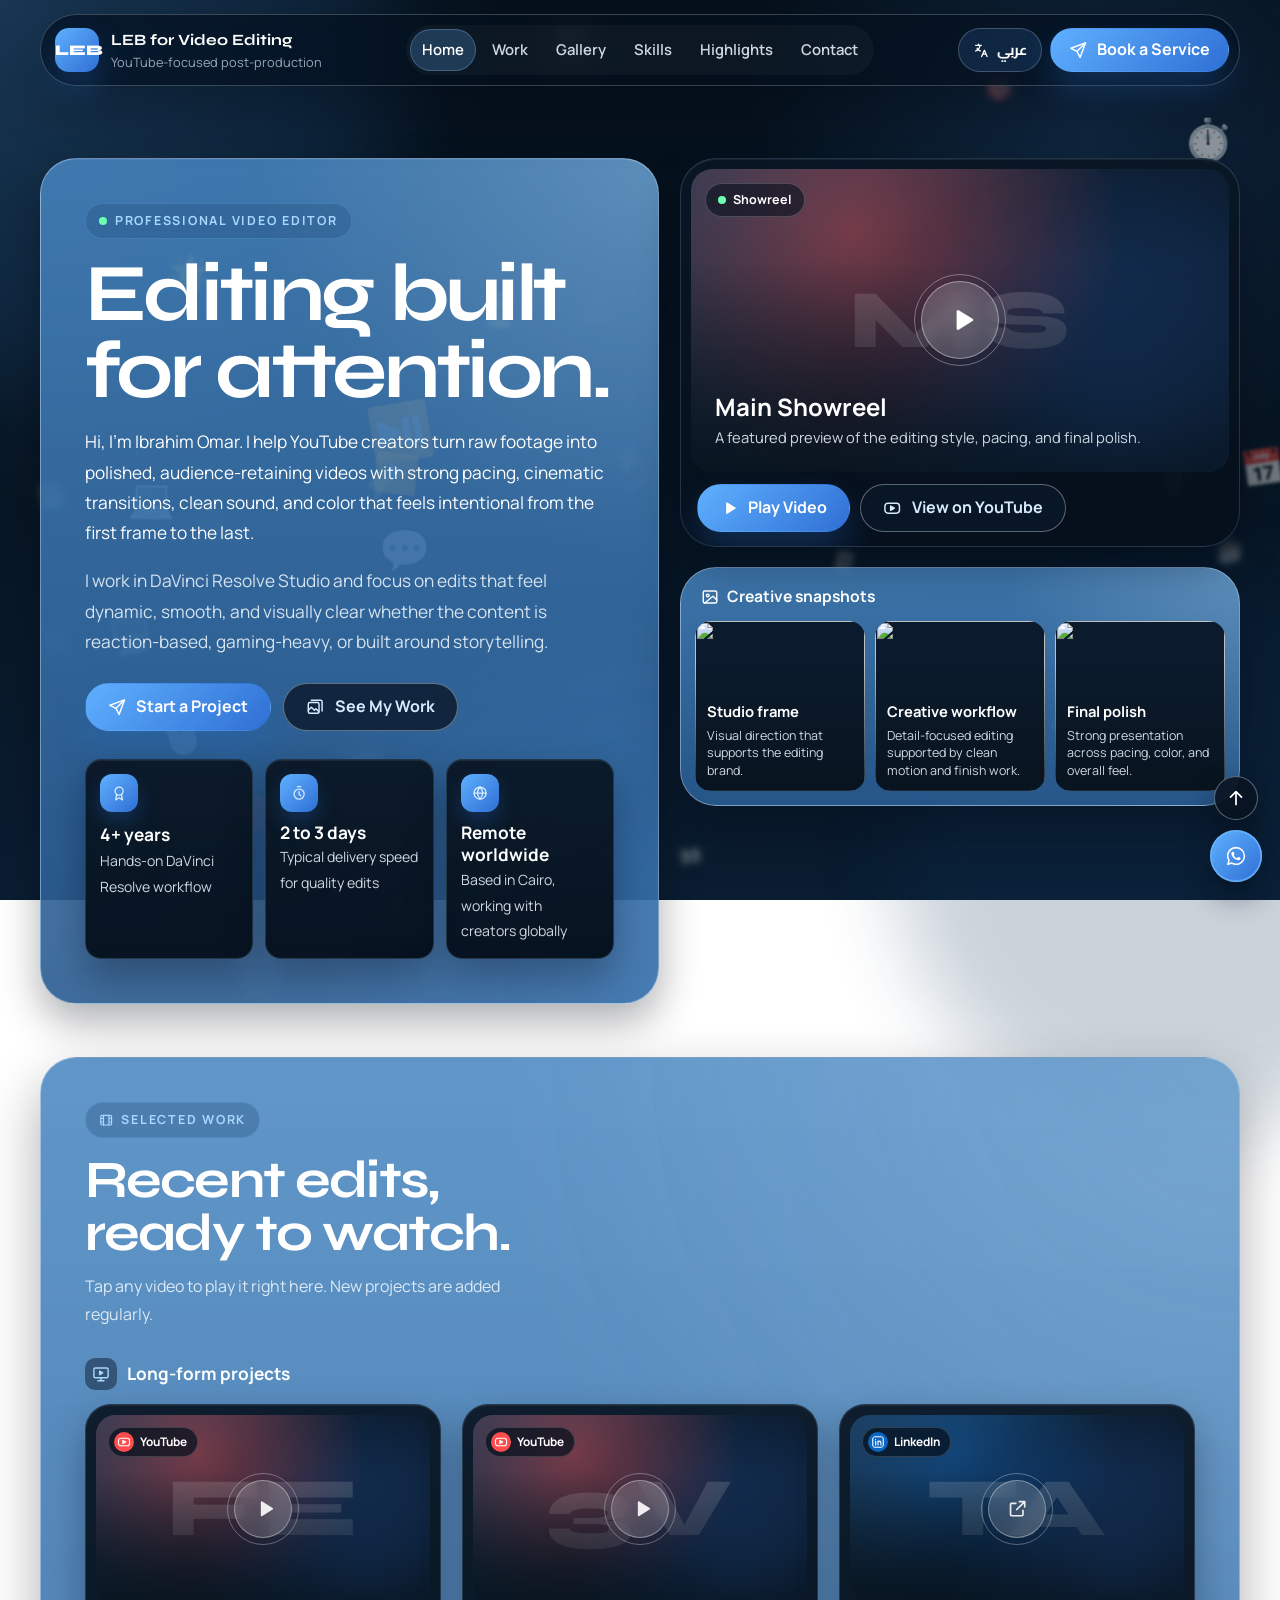
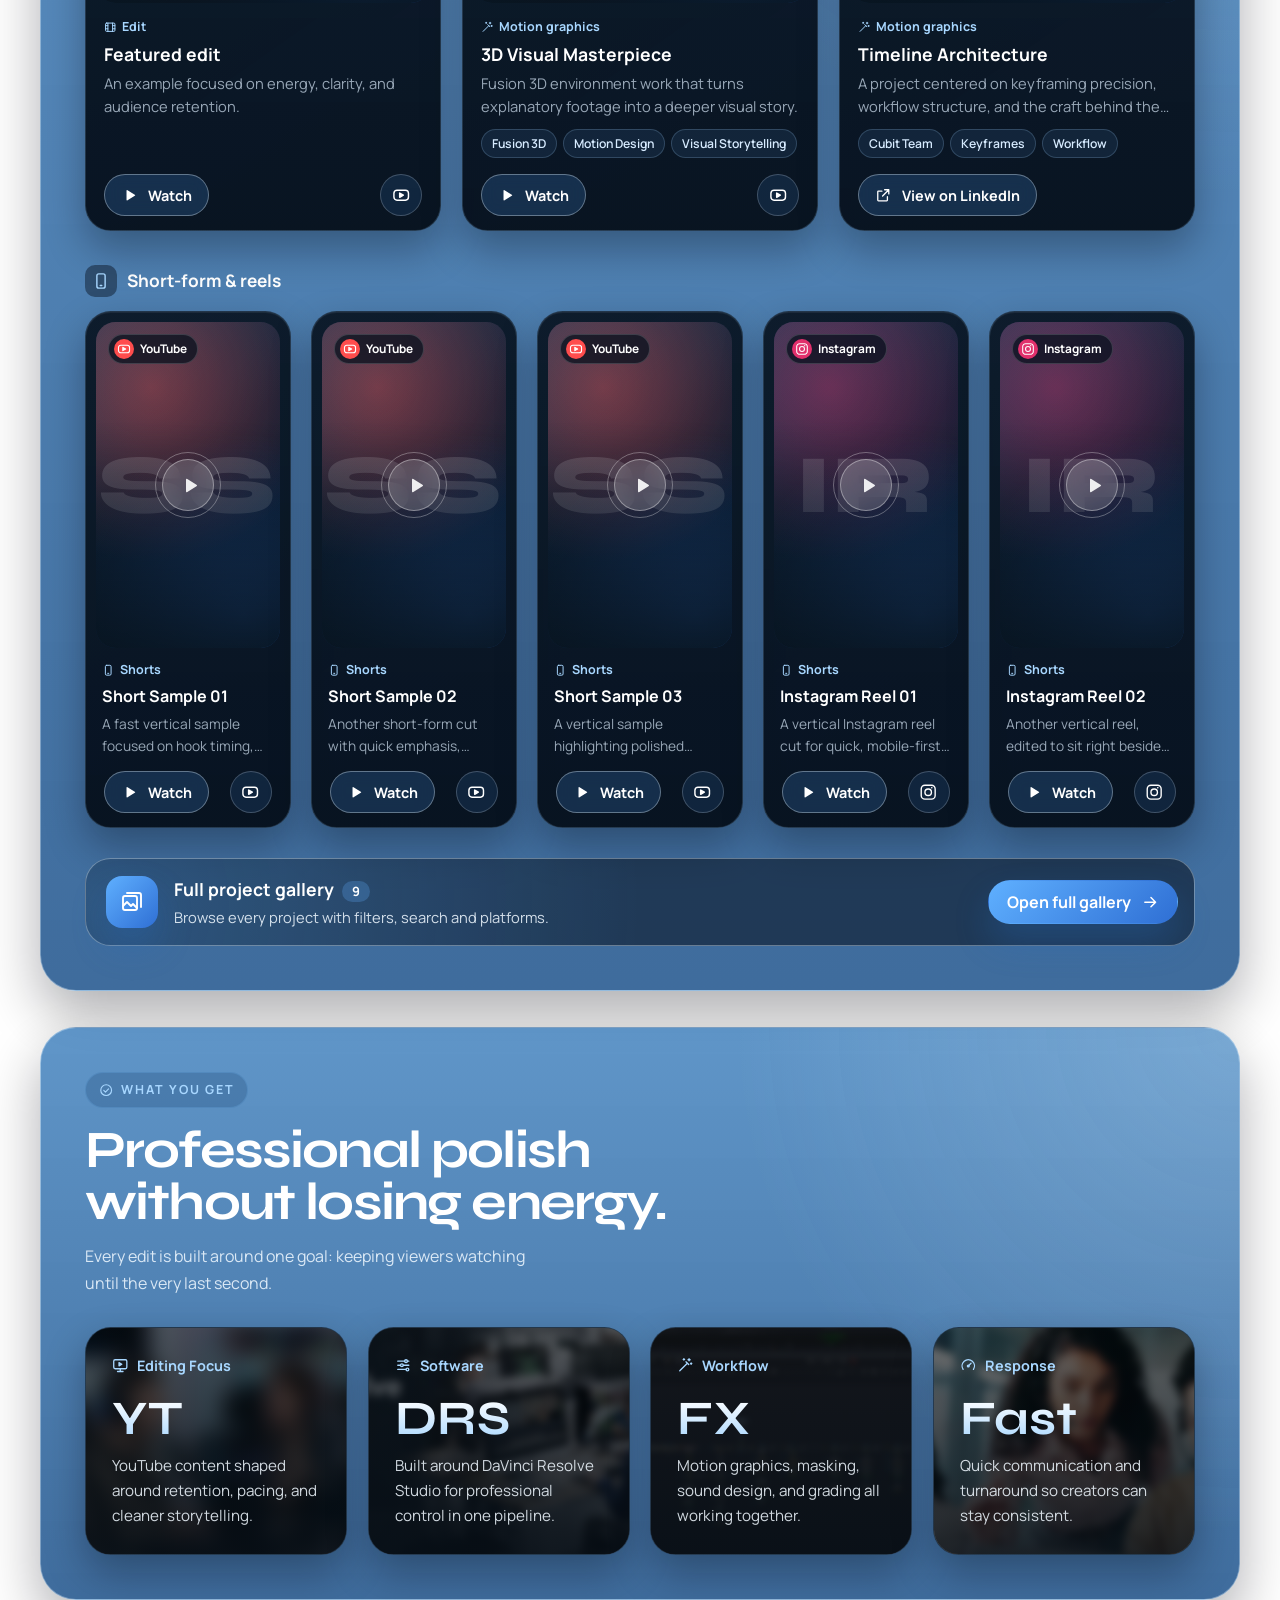
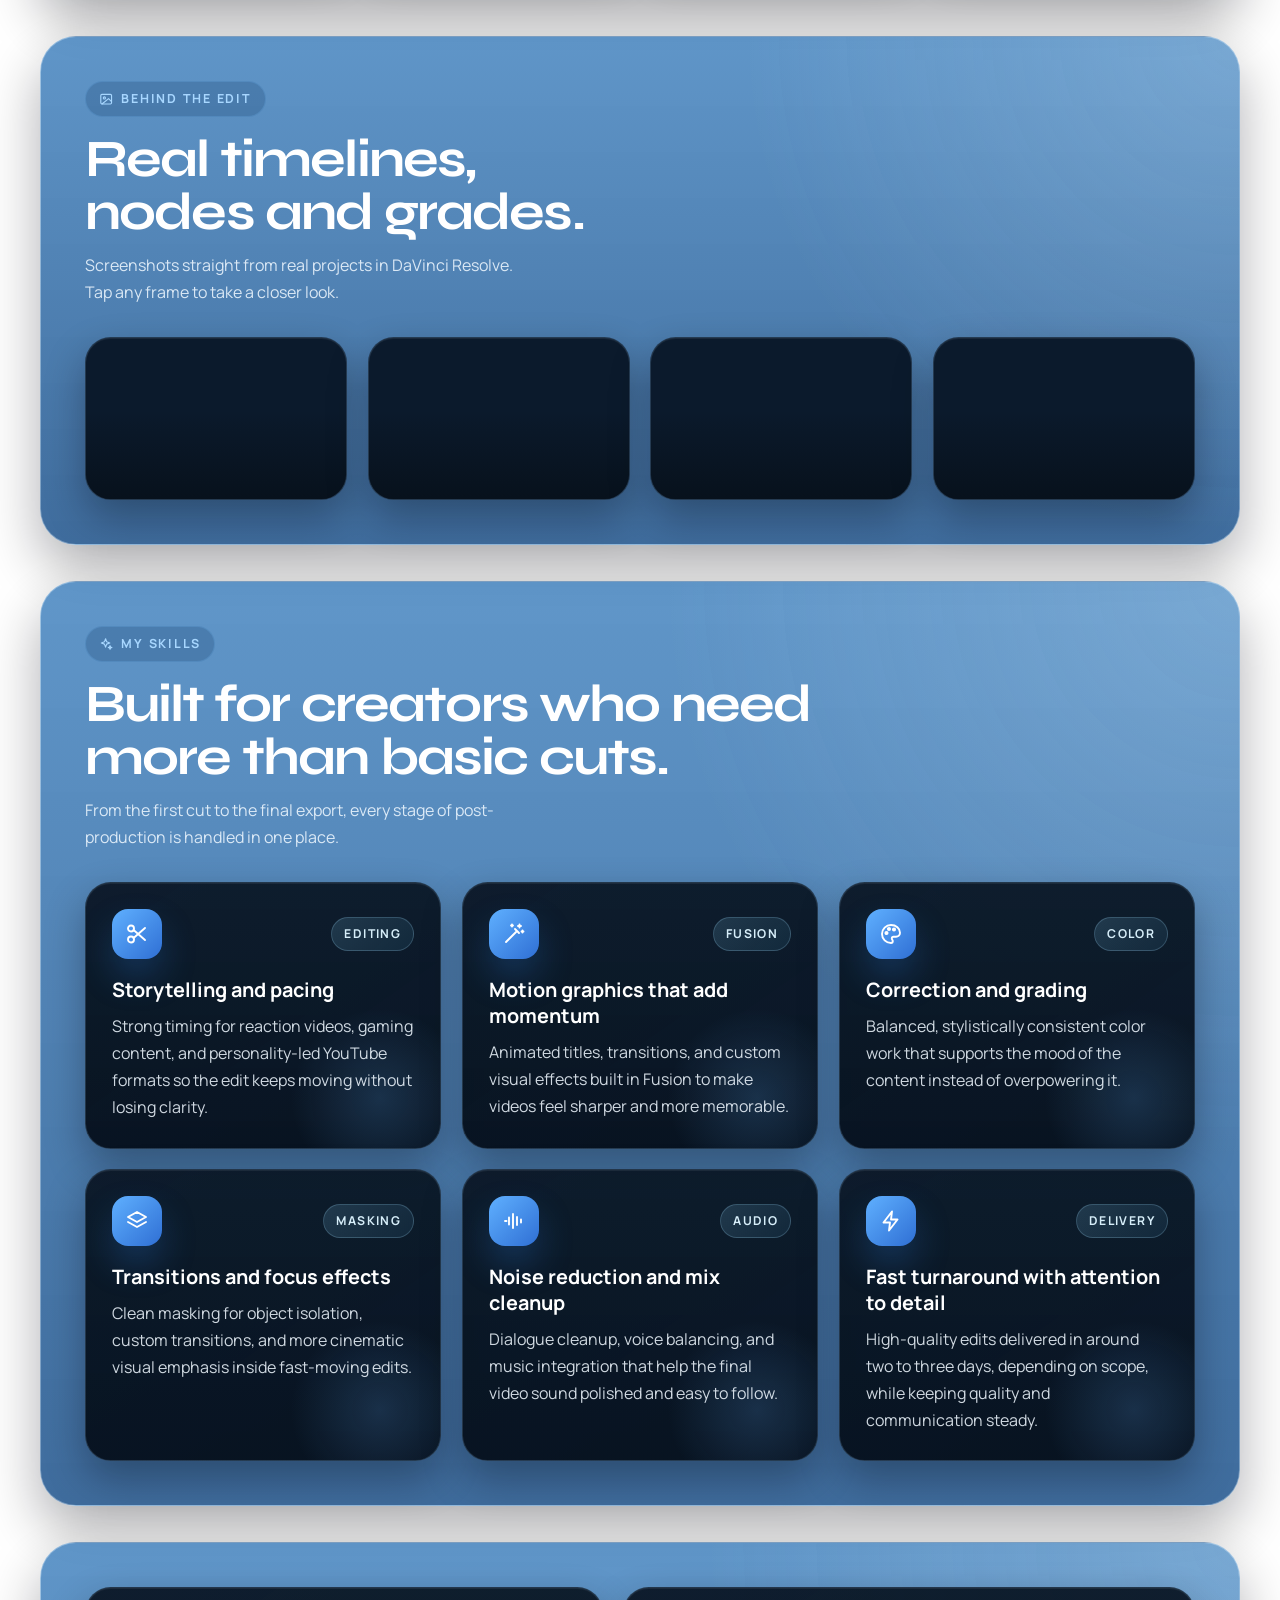
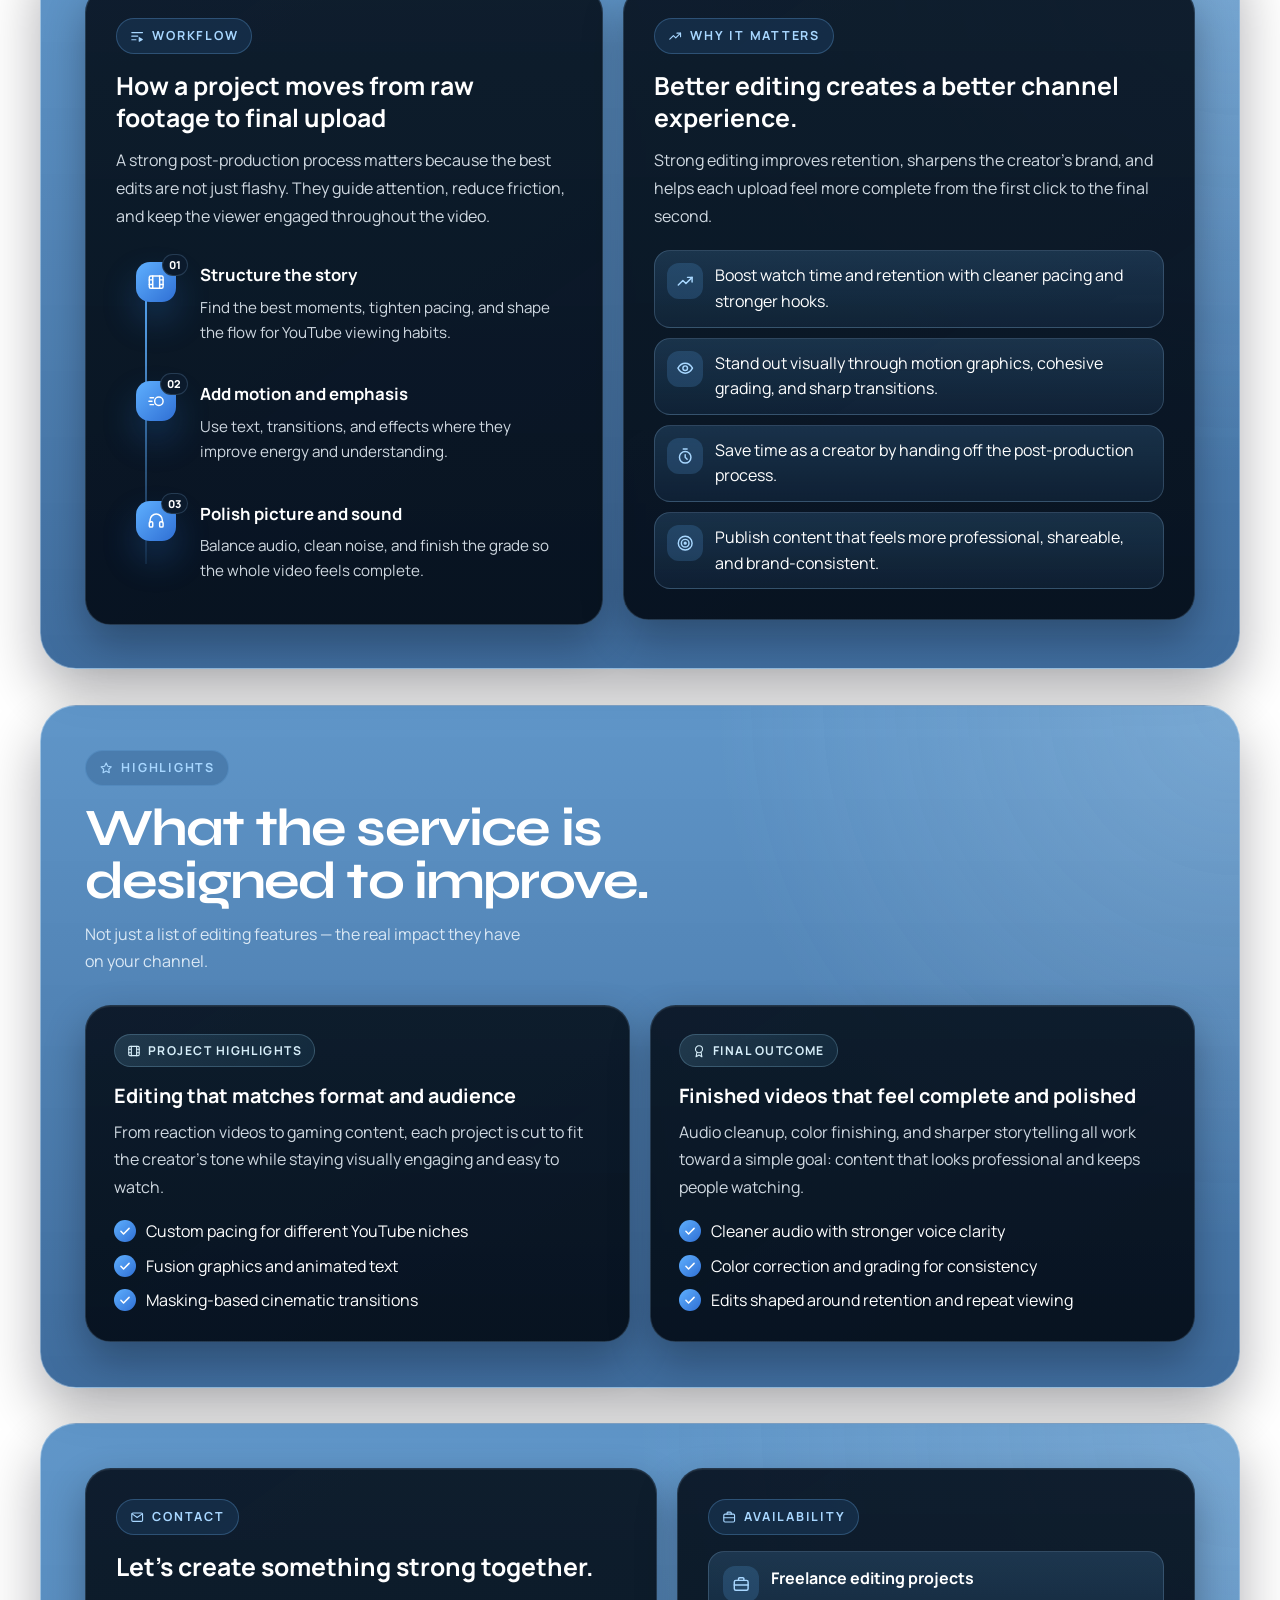
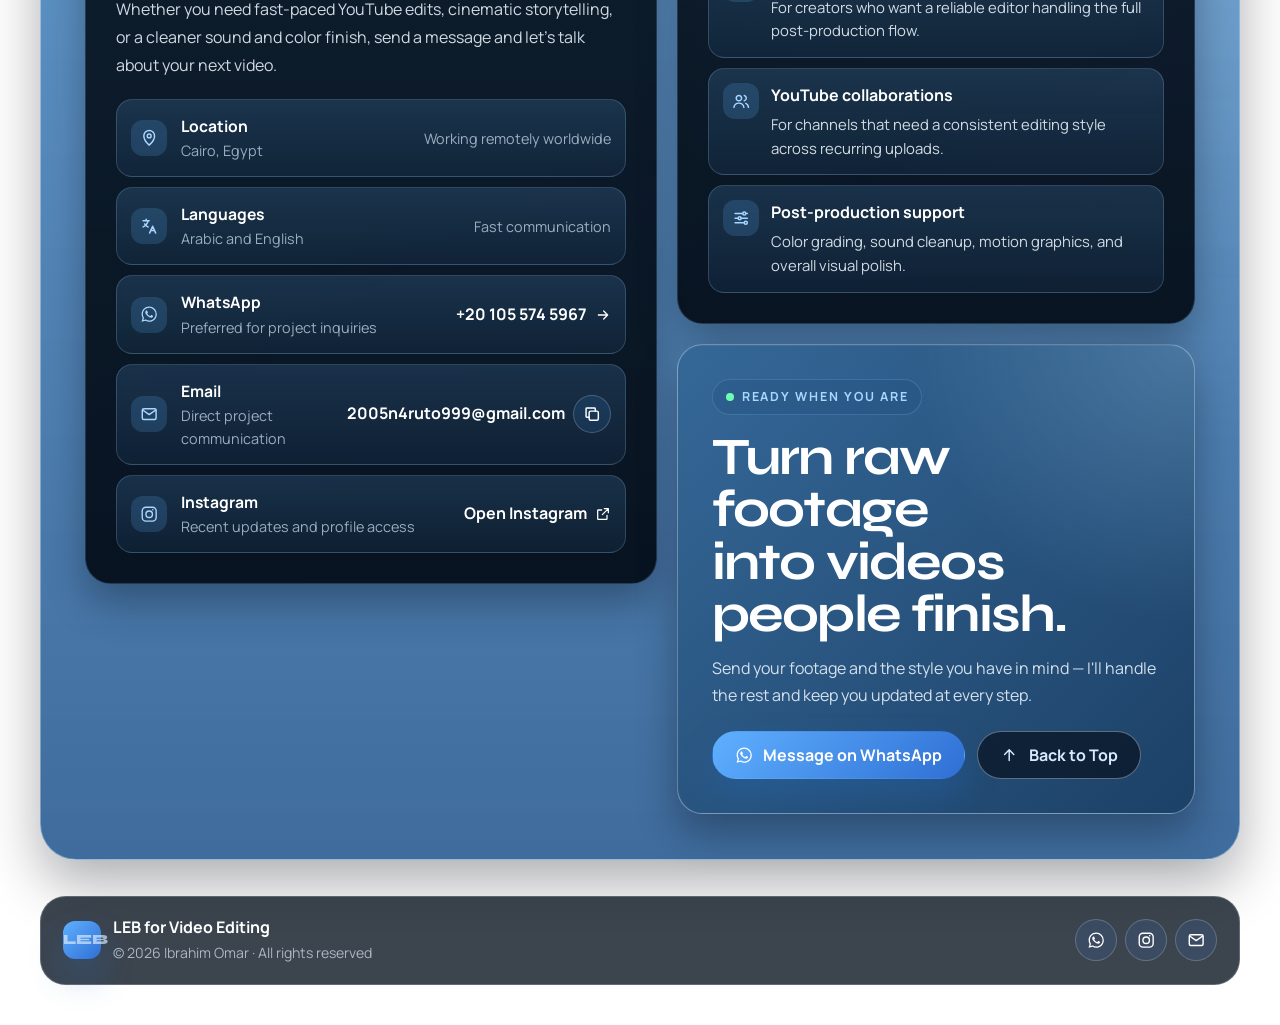
==== commit a37bc830: "additional sub updates عملت تحديث هنا عشان صفحة الاعمال اختفت و هيك يعني" ====
--- a/index.html
+++ b/index.html
@@ -11,7 +11,7 @@
     <meta property="og:description" content="YouTube-focused post-production: pacing, motion graphics, color and sound in DaVinci Resolve Studio." />
     <meta property="og:image" content="https://i.ytimg.com/vi/tj8V_6grayA/maxresdefault.jpg" />
     <meta name="twitter:card" content="summary_large_image" />
-    <link rel="icon" href="data:image/svg+xml,%3Csvg xmlns='http://www.w3.org/2000/svg' viewBox='0 0 64 64'%3E%3Cdefs%3E%3ClinearGradient id='g' x1='0' y1='0' x2='1' y2='1'%3E%3Cstop offset='0' stop-color='%235fb0ff'/%3E%3Cstop offset='1' stop-color='%232f6fd4'/%3E%3C/linearGradient%3E%3C/defs%3E%3Crect width='64' height='64' rx='16' fill='url(%23g)'/%3E%3Cpath d='M25 19v26l21-13z' fill='white'/%3E%3C/svg%3E" />
+    <link rel="icon" type="image/png" href="favicon.png" />
 
     <link rel="preconnect" href="https://fonts.googleapis.com" />
     <link rel="preconnect" href="https://fonts.gstatic.com" crossorigin />
@@ -25,7 +25,7 @@
       document.documentElement.classList.add("js");
     </script>
   </head>
-  <body>
+  <body data-page="home">
     <!-- ===== Icon sprite (used with <svg class="ic"><use href="#i-name"/></svg>) ===== -->
     <svg width="0" height="0" style="position:absolute" aria-hidden="true" focusable="false">
       <symbol id="i-home" viewBox="0 0 24 24"><path d="M3 10.5 12 3l9 7.5"/><path d="M5 9.5V21h14V9.5"/><path d="M9.5 21v-6h5v6"/></symbol>
@@ -77,6 +77,17 @@
       <symbol id="i-book" viewBox="0 0 24 24"><path d="M5 4.5A1.5 1.5 0 0 1 6.5 3H19v14H6.5A1.5 1.5 0 0 0 5 18.5zM5 18.5A1.5 1.5 0 0 0 6.5 20H19"/></symbol>
       <symbol id="i-phone" viewBox="0 0 24 24"><rect x="6.5" y="2.5" width="11" height="19" rx="2.5"/><path d="M11 18h2"/></symbol>
       <symbol id="i-megaphone" viewBox="0 0 24 24"><path d="M3 10v4a1 1 0 0 0 1 1h3l8 4V5L7 9H4a1 1 0 0 0-1 1z"/><path d="M18.5 9a4 4 0 0 1 0 6M7 15l1.5 5.5h2.5L10 16"/></symbol>
+      <symbol id="i-drive" viewBox="0 0 24 24"><path d="M8.5 3.5h7l6 10.5-3.5 6h-12L2.5 14z"/><path d="M8.5 3.5 15 14.5H2.5M15.5 3.5 9 14.5M6 20l3.5-6h12"/></symbol>
+      <symbol id="i-tiktok" viewBox="0 0 24 24"><path d="M14 3v11.5a3.5 3.5 0 1 1-3.5-3.5"/><path d="M14 3c.4 2.8 2.3 4.6 5 4.8"/></symbol>
+      <symbol id="i-facebook" viewBox="0 0 24 24"><path d="M14.5 21v-7.5h2.6l.4-3h-3V8.6c0-.9.3-1.6 1.6-1.6h1.6V4.3a21 21 0 0 0-2.4-.1c-2.4 0-4 1.5-4 4.1v2.2H8.6v3h2.7V21"/></symbol>
+      <symbol id="i-vimeo" viewBox="0 0 24 24"><path d="M3 8.5c1.5-1.3 3-2.8 4.3-2.9 1.6-.2 2.2 1 2.6 3.4.5 3.2.9 5.6 1.6 5.6.6 0 1.6-1.5 3-4.4.6-1.3-.1-2-1.3-1.5.9-3 3.5-4.4 5.6-3.9 1.6.4 1.6 2.4.5 5-1.7 4-4.8 8.6-7.6 9.3-2.2.6-3.3-2-4-5L6.5 9.7c-.4-1.4-.9-1.4-2.3-.4z"/></symbol>
+      <symbol id="i-x" viewBox="0 0 24 24"><path d="M4 4l16 16M20 4 4 20" stroke-width="2.2"/></symbol>
+      <symbol id="i-linkedin" viewBox="0 0 24 24"><rect x="3" y="3" width="18" height="18" rx="3"/><path d="M8 10.5V17M8 7.5v.01M12 17v-6.5M12 13.5c0-1.7 1-3 2.6-3S17 11.5 17 13.5V17"/></symbol>
+      <symbol id="i-behance" viewBox="0 0 24 24"><path d="M3 6.5h5a2.6 2.6 0 0 1 0 5.2H3zM3 11.7h5.6a2.9 2.9 0 0 1 0 5.8H3zM14.5 14h7a3.5 3.5 0 1 0-1 2.6M15.5 7h4.5"/></symbol>
+      <symbol id="i-search" viewBox="0 0 24 24"><circle cx="11" cy="11" r="7"/><path d="m20 20-4-4"/></symbol>
+      <symbol id="i-link" viewBox="0 0 24 24"><path d="M10 14a4.5 4.5 0 0 0 6.4 0l3-3a4.5 4.5 0 0 0-6.4-6.4l-1 1"/><path d="M14 10a4.5 4.5 0 0 0-6.4 0l-3 3a4.5 4.5 0 0 0 6.4 6.4l1-1"/></symbol>
+      <symbol id="i-calendar" viewBox="0 0 24 24"><rect x="3.5" y="5" width="17" height="15" rx="2"/><path d="M3.5 10h17M8 3v4M16 3v4"/></symbol>
+      <symbol id="i-gallery" viewBox="0 0 24 24"><rect x="3" y="6" width="14" height="14" rx="2"/><path d="M7 3h12a2 2 0 0 1 2 2v12"/><path d="m3 16 4-4 4 4 2-2 4 4"/></symbol>
       <symbol id="i-whatsapp" viewBox="0 0 24 24"><path fill="currentColor" stroke="none" d="M19.05 4.94A9.9 9.9 0 0 0 12.03 2C6.56 2 2.1 6.46 2.1 11.93c0 1.75.46 3.47 1.34 4.98L2 22l5.24-1.37a9.92 9.92 0 0 0 4.79 1.22h.01c5.47 0 9.93-4.46 9.93-9.93a9.86 9.86 0 0 0-2.92-6.98ZM12.04 20.17h-.01a8.23 8.23 0 0 1-4.2-1.15l-.3-.18-3.11.82.83-3.03-.2-.31a8.23 8.23 0 0 1-1.26-4.38c0-4.55 3.7-8.25 8.26-8.25a8.2 8.2 0 0 1 5.84 2.42 8.19 8.19 0 0 1 2.41 5.84c0 4.55-3.7 8.25-8.26 8.25Zm4.53-6.18c-.25-.13-1.47-.73-1.7-.81-.23-.08-.4-.13-.57.12-.16.25-.65.81-.79.98-.15.16-.3.19-.55.06-.25-.13-1.06-.39-2.01-1.25-.74-.66-1.24-1.48-1.38-1.73-.15-.25-.02-.38.11-.5.11-.11.25-.3.37-.45.12-.15.16-.25.25-.41.08-.17.04-.31-.02-.44-.06-.12-.57-1.37-.77-1.88-.2-.48-.41-.42-.57-.43h-.48c-.17 0-.44.06-.67.31-.23.25-.87.85-.87 2.07s.89 2.4 1.01 2.56c.13.17 1.75 2.67 4.24 3.74.59.26 1.06.42 1.42.54.6.19 1.14.16 1.57.1.48-.07 1.47-.6 1.68-1.18.21-.58.21-1.08.15-1.18-.06-.1-.23-.16-.48-.29Z"/></symbol>
       <symbol id="i-instagram" viewBox="0 0 24 24"><path fill="currentColor" stroke="none" d="M7.75 2h8.5A5.75 5.75 0 0 1 22 7.75v8.5A5.75 5.75 0 0 1 16.25 22h-8.5A5.75 5.75 0 0 1 2 16.25v-8.5A5.75 5.75 0 0 1 7.75 2Zm0 1.8A3.95 3.95 0 0 0 3.8 7.75v8.5a3.95 3.95 0 0 0 3.95 3.95h8.5a3.95 3.95 0 0 0 3.95-3.95v-8.5a3.95 3.95 0 0 0-3.95-3.95h-8.5Zm8.93 1.35a1.07 1.07 0 1 1 0 2.14 1.07 1.07 0 0 1 0-2.14ZM12 6.85A5.15 5.15 0 1 1 6.85 12 5.16 5.16 0 0 1 12 6.85Zm0 1.8A3.35 3.35 0 1 0 15.35 12 3.35 3.35 0 0 0 12 8.65Z"/></symbol>
     </svg>
@@ -103,6 +114,7 @@
             <nav class="nav" id="site-nav" aria-label="Primary" data-i18n-aria-label="aria.primaryNav">
               <a href="#home" class="active"><svg class="ic"><use href="#i-home"/></svg><span data-i18n="nav.home">Home</span></a>
               <a href="#work"><svg class="ic"><use href="#i-film"/></svg><span data-i18n="nav.work">Work</span></a>
+              <a href="gallery.html"><svg class="ic"><use href="#i-gallery"/></svg><span data-i18n="nav.gallery">Gallery</span></a>
               <a href="#skills"><svg class="ic"><use href="#i-sparkles"/></svg><span data-i18n="nav.skills">Skills</span></a>
               <a href="#highlights"><svg class="ic"><use href="#i-star"/></svg><span data-i18n="nav.highlights">Highlights</span></a>
               <a href="#contact"><svg class="ic"><use href="#i-mail"/></svg><span data-i18n="nav.contact">Contact</span></a>
@@ -139,6 +151,7 @@
             <nav class="mobile-nav" aria-label="Mobile" data-i18n-aria-label="aria.mobileNav">
               <a href="#home"><svg class="ic"><use href="#i-home"/></svg><span data-i18n="nav.home">Home</span></a>
               <a href="#work"><svg class="ic"><use href="#i-film"/></svg><span data-i18n="nav.work">Work</span></a>
+              <a href="gallery.html"><svg class="ic"><use href="#i-gallery"/></svg><span data-i18n="nav.gallery">Gallery</span></a>
               <a href="#skills"><svg class="ic"><use href="#i-sparkles"/></svg><span data-i18n="nav.skills">Skills</span></a>
               <a href="#highlights"><svg class="ic"><use href="#i-star"/></svg><span data-i18n="nav.highlights">Highlights</span></a>
               <a href="#contact"><svg class="ic"><use href="#i-mail"/></svg><span data-i18n="nav.contact">Contact</span></a>
@@ -173,8 +186,8 @@
                   <svg class="ic"><use href="#i-send"/></svg>
                   <span data-i18n="actions.startProject">Start a Project</span>
                 </a>
-                <a class="button-secondary" href="#work">
-                  <svg class="ic"><use href="#i-film"/></svg>
+                <a class="button-secondary" href="gallery.html">
+                  <svg class="ic"><use href="#i-gallery"/></svg>
                   <span data-i18n="actions.seeWork">See My Work</span>
                 </a>
               </div>
@@ -251,8 +264,25 @@
               <p data-i18n="work.copy">Tap any video to play it right here. New projects are added regularly.</p>
             </div>
 
-            <div class="filter-bar" id="video-filters" role="toolbar" aria-label="Filter videos" data-i18n-aria-label="aria.filterVideos" hidden></div>
+            <div class="work-subhead" id="home-long-head">
+              <h3><svg class="ic"><use href="#i-monitor"/></svg><span data-i18n="work.longTitle">Long-form projects</span></h3>
+            </div>
             <div class="video-grid" id="video-grid"></div>
+
+            <div class="home-short-block" id="home-short-block">
+              <div class="work-subhead">
+                <h3><svg class="ic"><use href="#i-phone"/></svg><span data-i18n="work.shortTitle">Short-form &amp; reels</span></h3>
+              </div>
+              <div class="short-strip" id="short-strip"></div>
+            </div>
+            <a class="gallery-cta reveal" href="gallery.html" id="gallery-cta">
+              <span class="gallery-cta-icon"><svg class="ic"><use href="#i-gallery"/></svg></span>
+              <span class="gallery-cta-text">
+                <strong><span data-i18n="work.viewAllTitle">Full project gallery</span> <span class="cta-count" id="gallery-cta-count"></span></strong>
+                <span data-i18n="work.viewAllText">Browse every project with filters, search and platforms.</span>
+              </span>
+              <span class="button button-sm"><span data-i18n="actions.viewGallery">Open full gallery</span><svg class="ic flip-rtl"><use href="#i-arrow"/></svg></span>
+            </a>
           </div>
         </section>
 
@@ -576,7 +606,7 @@
         <div class="modal-top">
           <strong id="video-modal-title">Video Preview</strong>
           <div class="modal-top-actions">
-            <a class="icon-button" id="video-modal-yt" href="#" target="_blank" rel="noopener" data-i18n-aria-label="actions.openYoutube" aria-label="Open on YouTube"><svg class="ic"><use href="#i-youtube"/></svg></a>
+            <a class="icon-button" id="video-modal-ext" href="#" target="_blank" rel="noopener" aria-label="Open on platform"><svg class="ic"><use href="#i-external"/></svg></a>
             <button class="icon-button" type="button" data-close data-i18n-aria-label="aria.closeVideo" aria-label="Close video"><svg class="ic"><use href="#i-close"/></svg></button>
           </div>
         </div>
@@ -586,10 +616,12 @@
             id="video-modal-frame"
             src="about:blank"
             title="Video player"
-            allow="accelerometer; autoplay; clipboard-write; encrypted-media; gyroscope; picture-in-picture; web-share"
+            allow="accelerometer; autoplay; clipboard-write; encrypted-media; gyroscope; picture-in-picture; web-share; fullscreen"
             allowfullscreen
           ></iframe>
+          <video class="modal-frame" id="video-modal-video" controls playsinline preload="metadata" hidden></video>
         </div>
+        <div class="modal-info" id="video-modal-info"></div>
       </div>
     </div>
 
@@ -607,6 +639,7 @@
     <div class="toast" id="toast" role="status" aria-live="polite"></div>
 
     <script src="content.js"></script>
+    <script src="i18n.js"></script>
     <script src="portfolio.js"></script>
   </body>
 </html>
--- a/portfolio.css
+++ b/portfolio.css
@@ -2424,3 +2424,995 @@
     translate: none;
   }
 }
+
+/* =====================================================================
+   PROJECT CARDS (shared) · HOME WORK LAYOUT · GALLERY PAGE
+   ===================================================================== */
+
+/* automatic cover shown under (or instead of) a thumbnail */
+.thumb-cover {
+  position: absolute;
+  inset: 0;
+  z-index: 0;
+  display: grid;
+  place-items: center;
+  align-content: center;
+  gap: 10px;
+  background:
+    radial-gradient(circle at 30% 20%, color-mix(in srgb, var(--pc, #5fb0ff) 45%, transparent), transparent 60%),
+    radial-gradient(circle at 80% 90%, rgba(47, 111, 212, 0.45), transparent 55%),
+    linear-gradient(160deg, #10263f, #081525);
+  color: #fff;
+}
+
+.thumb-cover .ic {
+  width: 34px;
+  height: 34px;
+  padding: 8px;
+  border-radius: 12px;
+  background: color-mix(in srgb, var(--pc, #5fb0ff) 70%, transparent);
+  box-sizing: content-box;
+}
+
+.thumb-cover b {
+  font: 800 clamp(1.4rem, 1rem + 1.4vw, 2.2rem) / 1 var(--font-display);
+  letter-spacing: 0.04em;
+  opacity: 0.85;
+}
+
+.thumb img {
+  position: relative;
+  z-index: 1;
+}
+
+.thumb::after {
+  z-index: 1;
+}
+
+.thumb--short {
+  aspect-ratio: 9 / 16;
+}
+
+.thumb .play-button.is-external .ic {
+  margin-left: 0;
+  width: 38%;
+  height: 38%;
+}
+
+a.thumb {
+  color: inherit;
+}
+
+/* platform badge with brand-colored icon */
+.platform-badge {
+  display: inline-flex;
+  align-items: center;
+  gap: 6px;
+  padding: 4px 10px 4px 5px;
+  border-radius: var(--r-pill);
+  background: rgba(6, 16, 29, 0.72);
+  backdrop-filter: blur(8px);
+  -webkit-backdrop-filter: blur(8px);
+  border: 1px solid rgba(255, 255, 255, 0.16);
+  font-size: 0.74rem;
+  font-weight: 700;
+  white-space: nowrap;
+}
+
+html[dir="rtl"] .platform-badge {
+  padding: 4px 5px 4px 10px;
+}
+
+.platform-badge .ic {
+  width: 20px;
+  height: 20px;
+  padding: 3px;
+  border-radius: 50%;
+  background: var(--pc, var(--blue-2));
+  color: #fff;
+  box-sizing: border-box;
+}
+
+.platform-link:hover {
+  background: var(--pc, var(--blue-2));
+  border-color: transparent;
+}
+
+.card-meta {
+  display: flex;
+  flex-wrap: wrap;
+  align-items: center;
+  gap: 6px 12px;
+  color: var(--blue-ice);
+  font-size: 0.78rem;
+  font-weight: 700;
+}
+
+.card-meta > span {
+  display: inline-flex;
+  align-items: center;
+  gap: 6px;
+}
+
+.card-meta .ic {
+  width: 1em;
+  height: 1em;
+}
+
+.card-date {
+  color: var(--text-dim);
+  font-weight: 600;
+}
+
+.tag-list {
+  display: flex;
+  flex-wrap: wrap;
+  gap: 6px;
+  margin-top: 4px;
+}
+
+.tag-chip {
+  padding: 4px 10px;
+  border-radius: var(--r-pill);
+  border: 1px solid var(--inset-border);
+  background: rgba(95, 176, 255, 0.1);
+  color: #d7ebff;
+  font-size: 0.76rem;
+  font-weight: 600;
+}
+
+.video-card-foot .video-trigger {
+  white-space: nowrap;
+  overflow: hidden;
+  text-overflow: ellipsis;
+  min-width: 0;
+}
+
+/* short (vertical) cards: tighter text */
+.project-card--short .video-card-body {
+  padding: 12px 6px 4px;
+}
+
+.project-card--short .video-card-body h3 {
+  font-size: 1rem;
+}
+
+.project-card--short .video-card-body p {
+  font-size: 0.86rem;
+}
+
+.project-card--short .tag-list {
+  display: none;
+}
+
+.project-card--short .play-button {
+  width: 52px;
+  height: 52px;
+}
+
+.project-card.is-hidden {
+  display: none;
+}
+
+/* ---------- home: work layout ---------- */
+.work-subhead {
+  display: flex;
+  align-items: center;
+  gap: 10px;
+  margin: 0 0 14px;
+}
+
+.work-subhead h3 {
+  display: inline-flex;
+  align-items: center;
+  gap: 10px;
+  font-size: 1.08rem;
+}
+
+.work-subhead .ic {
+  width: 32px;
+  height: 32px;
+  padding: 7px;
+  border-radius: 10px;
+  background: rgba(6, 16, 28, 0.45);
+  box-sizing: border-box;
+  color: var(--blue-ice);
+}
+
+.home-short-block {
+  margin-top: clamp(22px, 3vw, 34px);
+}
+
+.short-strip {
+  display: grid;
+  grid-template-columns: repeat(5, minmax(0, 1fr));
+  gap: var(--gap);
+}
+
+.gallery-cta {
+  display: flex;
+  align-items: center;
+  gap: 16px;
+  margin-top: clamp(20px, 3vw, 30px);
+  padding: 16px 16px 16px 20px;
+  border-radius: var(--r-card);
+  border: 1px solid var(--line-strong);
+  background:
+    radial-gradient(circle at 0% 50%, rgba(95, 176, 255, 0.25), transparent 50%),
+    rgba(6, 16, 28, 0.55);
+  transition: border-color 0.3s, transform 0.3s var(--ease-out);
+}
+
+html[dir="rtl"] .gallery-cta {
+  padding: 16px 20px 16px 16px;
+}
+
+.gallery-cta:hover {
+  border-color: rgba(168, 215, 255, 0.6);
+  transform: translateY(-3px);
+}
+
+.gallery-cta-icon {
+  display: grid;
+  place-items: center;
+  width: 52px;
+  height: 52px;
+  flex-shrink: 0;
+  border-radius: 16px;
+  background: var(--grad-primary);
+  box-shadow: var(--glow);
+}
+
+.gallery-cta-icon .ic {
+  width: 24px;
+  height: 24px;
+}
+
+.gallery-cta-text {
+  display: grid;
+  gap: 2px;
+  flex: 1;
+  min-width: 0;
+}
+
+.gallery-cta-text strong {
+  font-size: 1.1rem;
+}
+
+.gallery-cta-text > span {
+  color: var(--text-soft);
+  font-size: 0.92rem;
+}
+
+.cta-count {
+  display: inline-grid;
+  place-items: center;
+  min-width: 28px;
+  padding: 0 8px;
+  margin-inline-start: 4px;
+  border-radius: var(--r-pill);
+  background: rgba(95, 176, 255, 0.25);
+  font-size: 0.8rem;
+  vertical-align: middle;
+}
+
+.cta-count:empty {
+  display: none;
+}
+
+/* ---------- gallery: hero ---------- */
+.gallery-title {
+  max-width: 14ch !important;
+  font-size: clamp(2.3rem, 1.3rem + 3.6vw, 4.6rem) !important;
+}
+
+.proof-panel {
+  padding: clamp(14px, 1.8vw, 20px);
+  border-radius: var(--r-shell);
+  align-content: stretch;
+}
+
+.proof-grid {
+  display: grid;
+  grid-template-columns: repeat(3, minmax(0, 1fr));
+  gap: 10px;
+}
+
+.proof-card {
+  display: grid;
+  gap: 4px;
+  align-content: start;
+  padding: 14px;
+  border-radius: var(--r-inset);
+  border: 1px solid var(--inset-border);
+  background: var(--inset-bg);
+  transition: transform 0.3s var(--ease-out), border-color 0.3s;
+}
+
+.proof-card:hover {
+  transform: translateY(-3px);
+  border-color: rgba(168, 215, 255, 0.45);
+}
+
+.proof-icon {
+  display: grid;
+  place-items: center;
+  width: 34px;
+  height: 34px;
+  margin-bottom: 6px;
+  border-radius: 11px;
+  background: var(--grad-primary);
+  box-shadow: 0 10px 20px rgba(37, 105, 188, 0.3);
+}
+
+.proof-card strong {
+  font-family: var(--font-display);
+  font-size: clamp(1.5rem, 1.1rem + 1.4vw, 2.2rem);
+  line-height: 1.05;
+  background: linear-gradient(180deg, #fff 30%, #a8d7ff);
+  -webkit-background-clip: text;
+  background-clip: text;
+  color: transparent;
+  justify-self: start;
+}
+
+.proof-card > span:last-child {
+  color: var(--text-soft);
+  font-size: 0.86rem;
+  line-height: 1.45;
+}
+
+.promise-frame {
+  position: relative;
+  margin: 0;
+  flex: 1;
+  min-height: 260px;
+  overflow: hidden;
+  border-radius: calc(var(--r-card) - 4px);
+  background: #0b1a2c;
+}
+
+.promise-frame img {
+  position: absolute;
+  inset: 0;
+  width: 100%;
+  height: 100%;
+  object-fit: cover;
+  object-position: top center;
+  transition: transform 1.2s var(--ease-out);
+}
+
+.promise-frame:hover img {
+  transform: scale(1.05);
+}
+
+.promise-frame::after {
+  content: "";
+  position: absolute;
+  inset: 0;
+  background: linear-gradient(180deg, rgba(6, 15, 24, 0) 35%, rgba(6, 15, 24, 0.9));
+}
+
+.promise-frame figcaption {
+  position: absolute;
+  inset-inline: 0;
+  bottom: 0;
+  z-index: 1;
+  display: flex;
+  align-items: center;
+  justify-content: center;
+  gap: 10px;
+  padding: 18px;
+  font-weight: 700;
+  text-align: center;
+  line-height: 1.4;
+}
+
+.promise-frame figcaption .ic {
+  color: #ffd76a;
+}
+
+.proof-panel {
+  display: flex;
+  flex-direction: column;
+  gap: var(--gap);
+}
+
+/* ---------- gallery: toolbar ---------- */
+.gallery-toolbar {
+  position: sticky;
+  top: calc(var(--header-h) + 6px);
+  z-index: 15;
+  display: grid;
+  gap: 12px;
+  margin-bottom: clamp(20px, 3vw, 32px);
+  padding: 12px;
+  border-radius: var(--r-card);
+  border: 1px solid var(--line);
+  background: rgba(6, 16, 29, 0.82);
+  backdrop-filter: blur(16px) saturate(140%);
+  -webkit-backdrop-filter: blur(16px) saturate(140%);
+  box-shadow: var(--shadow);
+}
+
+.toolbar-row {
+  display: flex;
+  flex-wrap: wrap;
+  align-items: center;
+  gap: 10px;
+}
+
+.search-box {
+  position: relative;
+  display: flex;
+  align-items: center;
+  flex: 1 1 260px;
+  min-width: 0;
+}
+
+.search-box > .ic {
+  position: absolute;
+  inset-inline-start: 14px;
+  color: var(--text-dim);
+  pointer-events: none;
+}
+
+.search-box input {
+  width: 100%;
+  min-height: 46px;
+  padding: 0 44px;
+  border: 1px solid var(--inset-border);
+  border-radius: var(--r-pill);
+  background: rgba(255, 255, 255, 0.05);
+  color: #fff;
+  font: inherit;
+  font-size: 0.95rem;
+  outline: none;
+  transition: border-color 0.2s, background-color 0.2s, box-shadow 0.2s;
+}
+
+.search-box input::placeholder {
+  color: var(--text-dim);
+}
+
+.search-box input:focus {
+  border-color: var(--blue-1);
+  background: rgba(95, 176, 255, 0.08);
+  box-shadow: 0 0 0 4px rgba(95, 176, 255, 0.15);
+}
+
+.search-box input::-webkit-search-cancel-button {
+  filter: invert(1);
+  opacity: 0.6;
+}
+
+.search-box kbd {
+  position: absolute;
+  inset-inline-end: 12px;
+  display: grid;
+  place-items: center;
+  min-width: 24px;
+  height: 24px;
+  padding: 0 6px;
+  border-radius: 7px;
+  border: 1px solid var(--inset-border);
+  color: var(--text-dim);
+  font: 700 0.78rem/1 var(--font-body);
+  pointer-events: none;
+}
+
+.search-box input:focus ~ kbd,
+.search-box input:not(:placeholder-shown) ~ kbd {
+  display: none;
+}
+
+.segmented {
+  display: inline-flex;
+  padding: 4px;
+  gap: 4px;
+  border-radius: var(--r-pill);
+  border: 1px solid var(--inset-border);
+  background: rgba(255, 255, 255, 0.04);
+}
+
+.seg-btn {
+  display: inline-flex;
+  align-items: center;
+  gap: 6px;
+  min-height: 38px;
+  padding: 0 14px;
+  border: 0;
+  border-radius: var(--r-pill);
+  background: transparent;
+  color: var(--text-soft);
+  font-weight: 700;
+  font-size: 0.86rem;
+  cursor: pointer;
+  white-space: nowrap;
+  transition: background-color 0.2s, color 0.2s;
+}
+
+.seg-btn:hover {
+  color: #fff;
+  background: rgba(95, 176, 255, 0.12);
+}
+
+.seg-btn[aria-pressed="true"] {
+  color: #fff;
+  background: var(--grad-primary);
+  box-shadow: var(--glow);
+}
+
+.seg-btn .count {
+  padding: 0 7px;
+  border-radius: var(--r-pill);
+  background: rgba(255, 255, 255, 0.16);
+  font-size: 0.72rem;
+}
+
+.select-wrap {
+  position: relative;
+  display: inline-flex;
+  align-items: center;
+}
+
+.select-wrap > .ic {
+  position: absolute;
+  inset-inline-start: 14px;
+  color: var(--blue-ice);
+  pointer-events: none;
+}
+
+.select-wrap select {
+  min-height: 46px;
+  padding-inline: 40px 36px;
+  border: 1px solid var(--inset-border);
+  border-radius: var(--r-pill);
+  background:
+    url("data:image/svg+xml,%3Csvg xmlns='http://www.w3.org/2000/svg' viewBox='0 0 24 24' fill='none' stroke='%23a8d7ff' stroke-width='2.2' stroke-linecap='round'%3E%3Cpath d='m6 9 6 6 6-6'/%3E%3C/svg%3E") no-repeat right 12px center / 16px,
+    rgba(255, 255, 255, 0.05);
+  color: #fff;
+  font: inherit;
+  font-weight: 700;
+  font-size: 0.88rem;
+  appearance: none;
+  cursor: pointer;
+}
+
+html[dir="rtl"] .select-wrap select {
+  background-position: left 12px center, 0 0;
+}
+
+.select-wrap select option {
+  background: #0b1a2c;
+  color: #fff;
+}
+
+.gallery-toolbar .filter-bar {
+  margin-bottom: 0;
+}
+
+.results-bar {
+  display: flex;
+  align-items: center;
+  justify-content: space-between;
+  gap: 10px;
+  padding: 0 6px;
+  color: var(--text-soft);
+  font-size: 0.88rem;
+}
+
+.results-bar strong {
+  color: #fff;
+}
+
+.text-button {
+  display: inline-flex;
+  align-items: center;
+  gap: 6px;
+  padding: 6px 10px;
+  border: 0;
+  border-radius: var(--r-pill);
+  background: transparent;
+  color: var(--blue-ice);
+  font-weight: 700;
+  font-size: 0.86rem;
+  cursor: pointer;
+}
+
+.text-button:hover {
+  background: rgba(95, 176, 255, 0.14);
+}
+
+/* ---------- gallery: grids ---------- */
+.library-section + .library-section {
+  margin-top: clamp(30px, 4vw, 52px);
+  padding-top: clamp(26px, 3vw, 40px);
+  border-top: 1px solid var(--line);
+}
+
+.short-grid {
+  display: grid;
+  grid-template-columns: repeat(auto-fill, minmax(min(100%, 220px), 1fr));
+  gap: var(--gap);
+}
+
+.long-grid {
+  grid-template-columns: repeat(auto-fill, minmax(min(100%, 330px), 1fr));
+}
+
+#gallery-empty .button-secondary {
+  margin-top: 6px;
+}
+
+/* ---------- gallery: platform marquee ---------- */
+.platform-marquee {
+  display: grid;
+  gap: 12px;
+}
+
+.platform-row {
+  position: relative;
+  overflow: hidden;
+  padding: 8px 0;
+  border-radius: var(--r-card);
+  border: 1px solid var(--inset-border);
+  background: rgba(6, 16, 28, 0.5);
+  direction: ltr;
+  -webkit-mask-image: linear-gradient(90deg, transparent, #000 8%, #000 92%, transparent);
+  mask-image: linear-gradient(90deg, transparent, #000 8%, #000 92%, transparent);
+}
+
+.platform-track {
+  display: flex;
+  width: max-content;
+  animation: platformSlide 34s linear infinite;
+}
+
+.platform-row--reverse .platform-track {
+  animation-direction: reverse;
+  animation-duration: 40s;
+}
+
+.platform-row:hover .platform-track {
+  animation-play-state: paused;
+}
+
+.platform-set {
+  display: flex;
+  gap: 12px;
+  padding-inline-end: 12px;
+}
+
+.platform-pill {
+  display: inline-flex;
+  align-items: center;
+  gap: 10px;
+  padding: 8px 16px 8px 8px;
+  border-radius: var(--r-pill);
+  border: 1px solid rgba(214, 236, 255, 0.14);
+  background: rgba(12, 27, 44, 0.9);
+  color: #eff8ff;
+  font-weight: 700;
+  white-space: nowrap;
+  transition: transform 0.25s var(--ease-out), border-color 0.25s;
+}
+
+.platform-pill:hover {
+  transform: translateY(-2px);
+  border-color: var(--pc);
+}
+
+.platform-mark {
+  display: grid;
+  place-items: center;
+  width: 32px;
+  height: 32px;
+  border-radius: 50%;
+  background: var(--pc);
+  color: #fff;
+  font-size: 0.92rem;
+}
+
+.platform-mark .ic {
+  width: 17px;
+  height: 17px;
+}
+
+.closing-cta {
+  display: grid;
+  justify-items: center;
+  gap: 12px;
+  margin-top: clamp(24px, 3vw, 36px);
+  padding-top: clamp(22px, 3vw, 32px);
+  border-top: 1px solid var(--line);
+  text-align: center;
+}
+
+.closing-cta strong {
+  font-family: var(--font-display);
+  font-size: clamp(1.7rem, 1.2rem + 2vw, 2.6rem);
+  line-height: 1.1;
+}
+
+html[dir="rtl"] .closing-cta strong,
+html[dir="rtl"] .proof-card strong {
+  font-family: var(--font-ar);
+}
+
+.closing-cta p {
+  max-width: 48ch;
+  color: var(--text-soft);
+}
+
+.closing-actions {
+  display: flex;
+  flex-wrap: wrap;
+  justify-content: center;
+  gap: 12px;
+  margin-top: 6px;
+}
+
+/* ---------- player modal extras ---------- */
+.modal-dialog {
+  max-height: calc(100vh - 20px);
+  overflow-y: auto;
+}
+
+.modal-dialog.is-vertical {
+  width: min(520px, 100%);
+}
+
+.modal-frame-wrap.is-vertical {
+  width: min(100%, calc((100vh - 260px) * 9 / 16));
+  min-width: min(100%, 260px);
+}
+
+video.modal-frame {
+  background: #000;
+  object-fit: contain;
+}
+
+.modal-info {
+  display: grid;
+  gap: 10px;
+  justify-items: start;
+  padding: 14px 6px 4px;
+}
+
+.modal-info:empty {
+  display: none;
+}
+
+.modal-info-row {
+  display: flex;
+  flex-wrap: wrap;
+  align-items: center;
+  gap: 8px 14px;
+}
+
+.modal-cat {
+  display: inline-flex;
+  align-items: center;
+  gap: 6px;
+  color: var(--blue-ice);
+  font-size: 0.82rem;
+  font-weight: 700;
+}
+
+.modal-info p {
+  color: var(--text-soft);
+  line-height: 1.65;
+  max-width: 70ch;
+}
+
+@keyframes platformSlide {
+  from { transform: translateX(0); }
+  to { transform: translateX(-50%); }
+}
+
+/* ---------- responsive for the parts above ---------- */
+@media (max-width: 1099px) {
+  .short-strip {
+    display: flex;
+    overflow-x: auto;
+    scroll-snap-type: x mandatory;
+    scrollbar-width: none;
+    margin-inline: calc(var(--section-pad) * -1);
+    padding-inline: var(--section-pad);
+    scroll-padding-inline: var(--section-pad);
+    padding-bottom: 6px;
+  }
+  .short-strip::-webkit-scrollbar {
+    display: none;
+  }
+  .short-strip > .project-card {
+    flex: 0 0 clamp(190px, 30vw, 240px);
+    scroll-snap-align: start;
+  }
+}
+
+@media (max-width: 760px) {
+  .proof-grid {
+    grid-template-columns: repeat(3, minmax(0, 1fr));
+    gap: 8px;
+  }
+  .proof-card {
+    padding: 12px 10px;
+  }
+  .gallery-toolbar {
+    position: static;
+  }
+  .toolbar-row > .segmented {
+    flex: 1 1 100%;
+  }
+  .toolbar-row > .segmented .seg-btn {
+    flex: 1;
+    justify-content: center;
+    padding: 0 8px;
+  }
+  .select-wrap,
+  .select-wrap select {
+    width: 100%;
+  }
+  .select-wrap {
+    flex: 1 1 100%;
+  }
+  .gallery-cta {
+    flex-wrap: wrap;
+  }
+  .gallery-cta .button {
+    flex: 1 1 100%;
+  }
+}
+
+@media (max-width: 600px) {
+  .short-grid {
+    grid-template-columns: repeat(2, minmax(0, 1fr));
+    gap: 10px;
+  }
+  .short-grid .project-card {
+    padding: 6px;
+  }
+  .short-grid .video-card-body p,
+  .short-grid .card-meta {
+    display: none;
+  }
+  .short-grid .video-card-foot .video-trigger span {
+    display: none;
+  }
+  .short-grid .video-card-foot {
+    padding: 8px 4px 2px;
+  }
+  .short-grid .video-card-foot .video-trigger {
+    padding: 8px 14px;
+  }
+  .short-grid .thumb-tags .platform-badge {
+    font-size: 0;
+    gap: 0;
+    padding: 3px;
+  }
+  .short-grid .play-button {
+    width: 44px;
+    height: 44px;
+  }
+  .proof-card strong {
+    font-size: 1.3rem;
+  }
+  .proof-card > span:last-child {
+    font-size: 0.74rem;
+  }
+  .proof-icon {
+    width: 28px;
+    height: 28px;
+  }
+  .promise-frame {
+    min-height: 200px;
+  }
+  .modal-frame-wrap.is-vertical {
+    width: min(100%, calc((100vh - 300px) * 9 / 16));
+  }
+}
+
+@media (min-width: 2000px) {
+  .short-grid {
+    grid-template-columns: repeat(auto-fill, minmax(240px, 1fr));
+  }
+  .long-grid {
+    grid-template-columns: repeat(auto-fill, minmax(380px, 1fr));
+  }
+}
+
+@media (prefers-reduced-motion: reduce) {
+  .platform-track {
+    animation: none;
+  }
+}
+
+/* toolbar on small phones: let the format switch shrink */
+@media (max-width: 600px) {
+  .gallery-toolbar {
+    padding: 10px;
+  }
+  .toolbar-row,
+  .segmented,
+  .search-box {
+    min-width: 0;
+    width: 100%;
+  }
+  .seg-btn {
+    min-width: 0;
+    gap: 5px;
+    font-size: 0.8rem;
+  }
+  .seg-btn .ic {
+    display: none;
+  }
+  .seg-btn .count {
+    padding: 0 5px;
+  }
+}
+
+/* ---------- refinements ---------- */
+.nav a {
+  white-space: nowrap;
+}
+
+@media (max-width: 1500px) and (min-width: 1181px) {
+  .nav a .ic {
+    display: none;
+  }
+  .nav a {
+    padding: 9px 12px;
+  }
+}
+
+@media (max-width: 1180px) {
+  .nav,
+  .topbar-cta {
+    display: none;
+  }
+  .menu-toggle {
+    display: grid;
+  }
+  .topbar-inner {
+    border-radius: 24px;
+  }
+}
+
+/* cover without a thumbnail: big soft initials behind the play button */
+.thumb-cover .ic {
+  display: none;
+}
+
+.thumb-cover b {
+  font-size: clamp(3.2rem, 2rem + 4vw, 5.5rem);
+  opacity: 0.16;
+  letter-spacing: 0.02em;
+}
+
+.video-card-body {
+  align-content: start;
+}
+
+.promise-frame img {
+  object-position: left center;
+}
+
+.gallery-hero .hero-meta {
+  grid-template-columns: repeat(3, minmax(0, 1fr));
+}
+
+.gallery-hero .meta-chip {
+  flex-direction: column;
+  gap: 8px;
+}
+
+@media (max-width: 380px) {
+  .gallery-hero .meta-chip {
+    padding: 10px;
+  }
+  .gallery-hero .meta-chip span {
+    font-size: 0.78rem;
+  }
+}
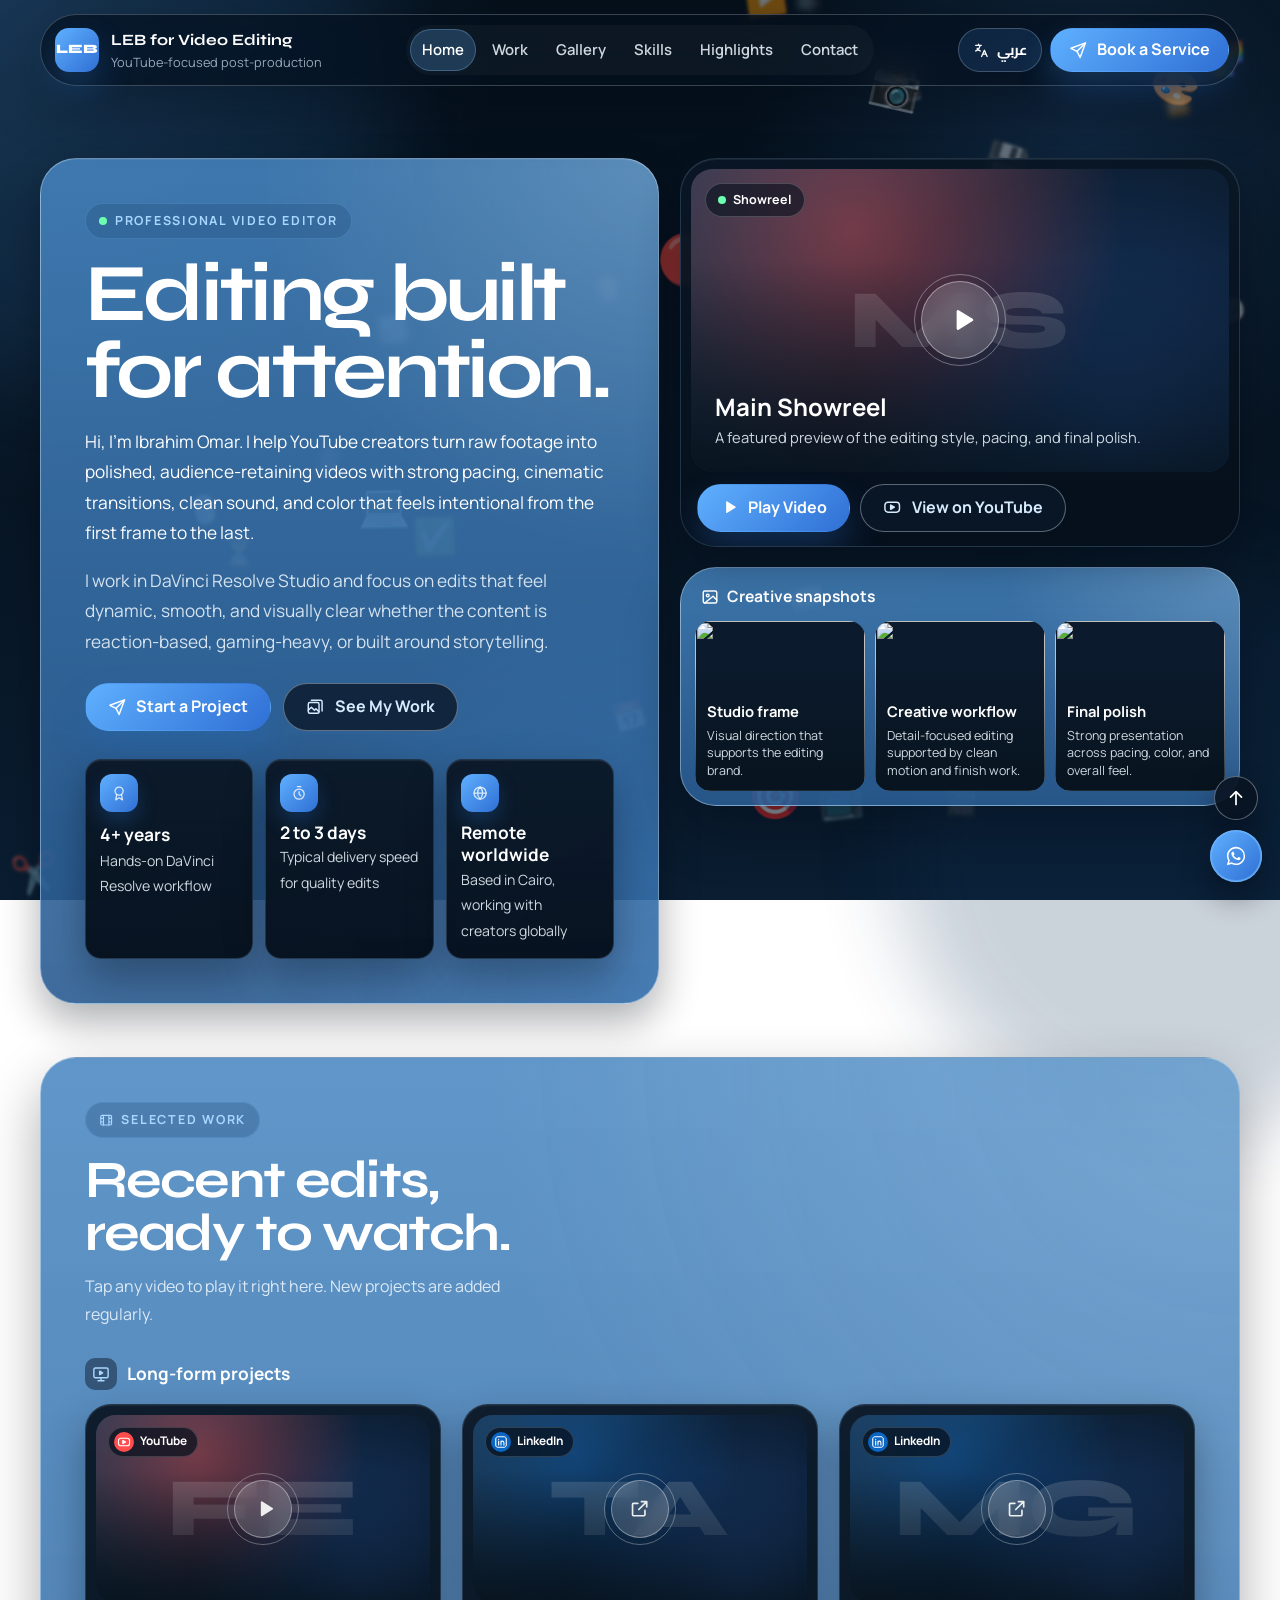
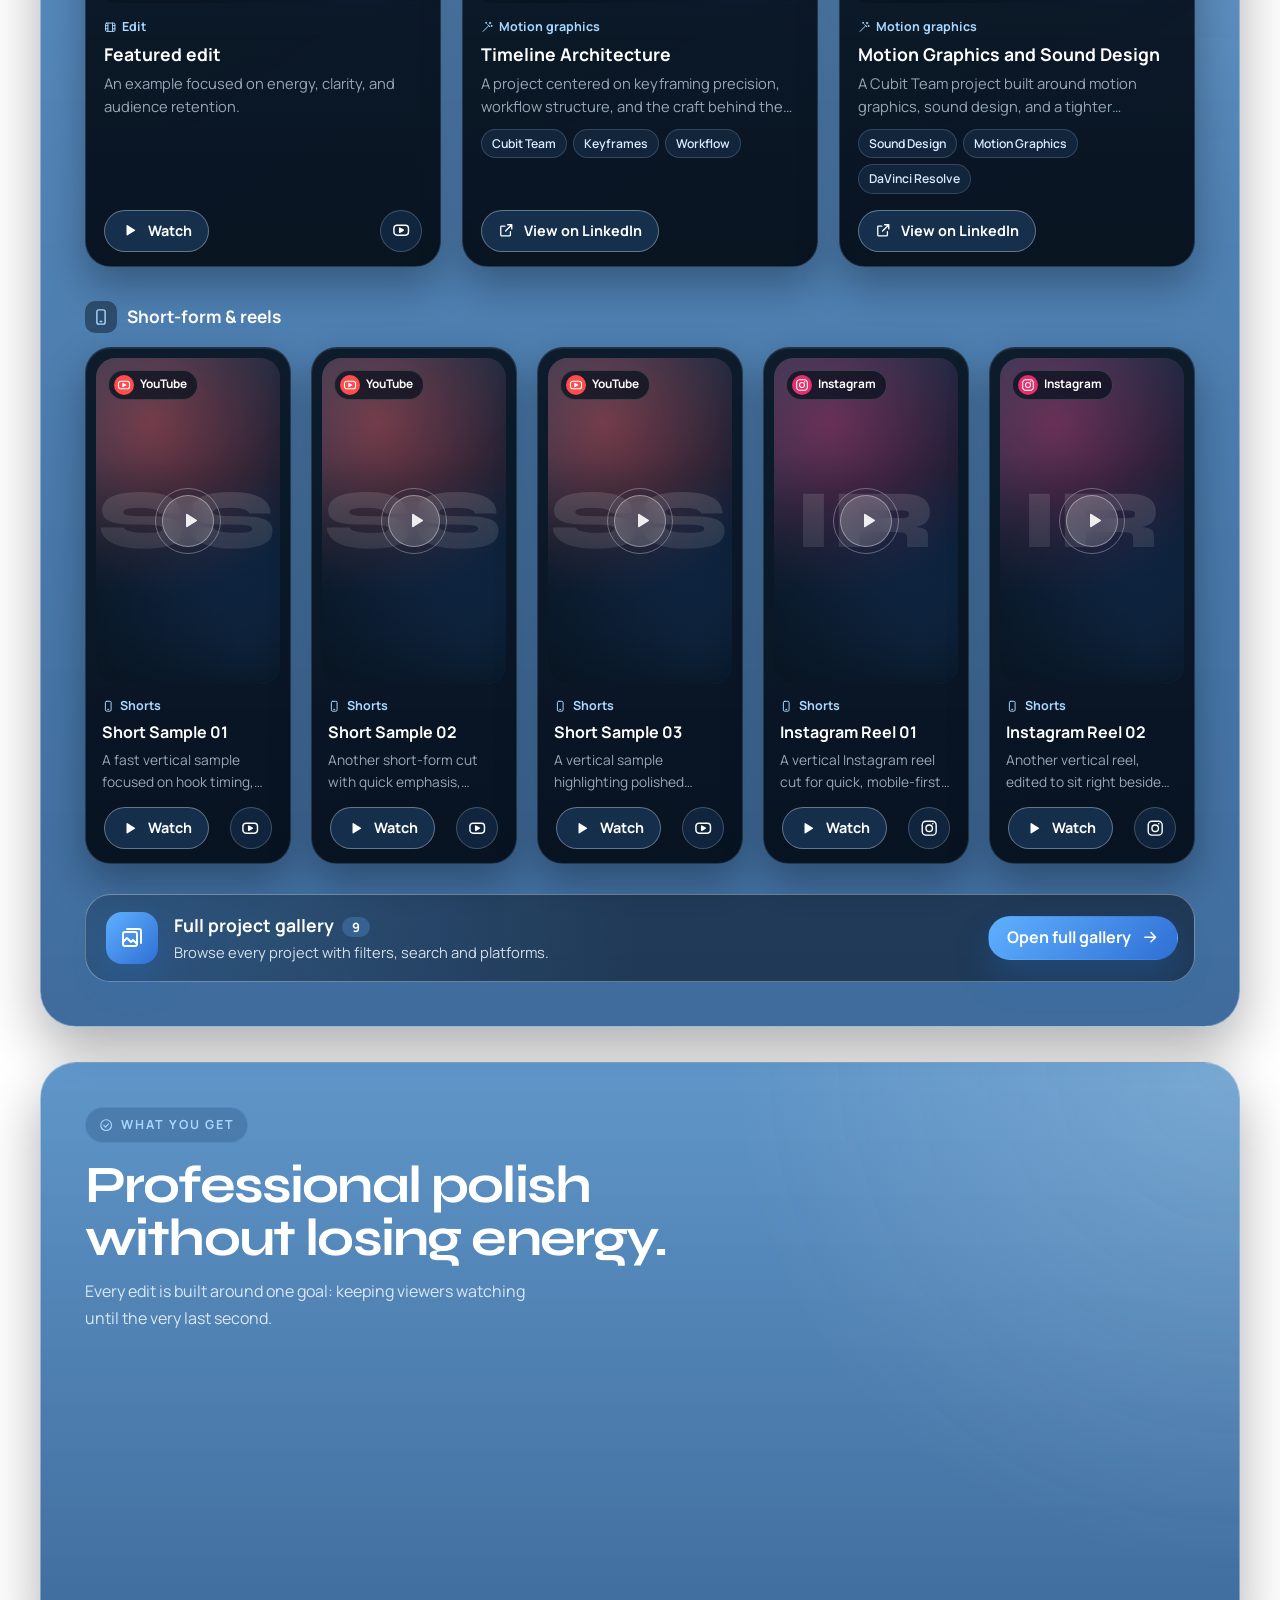
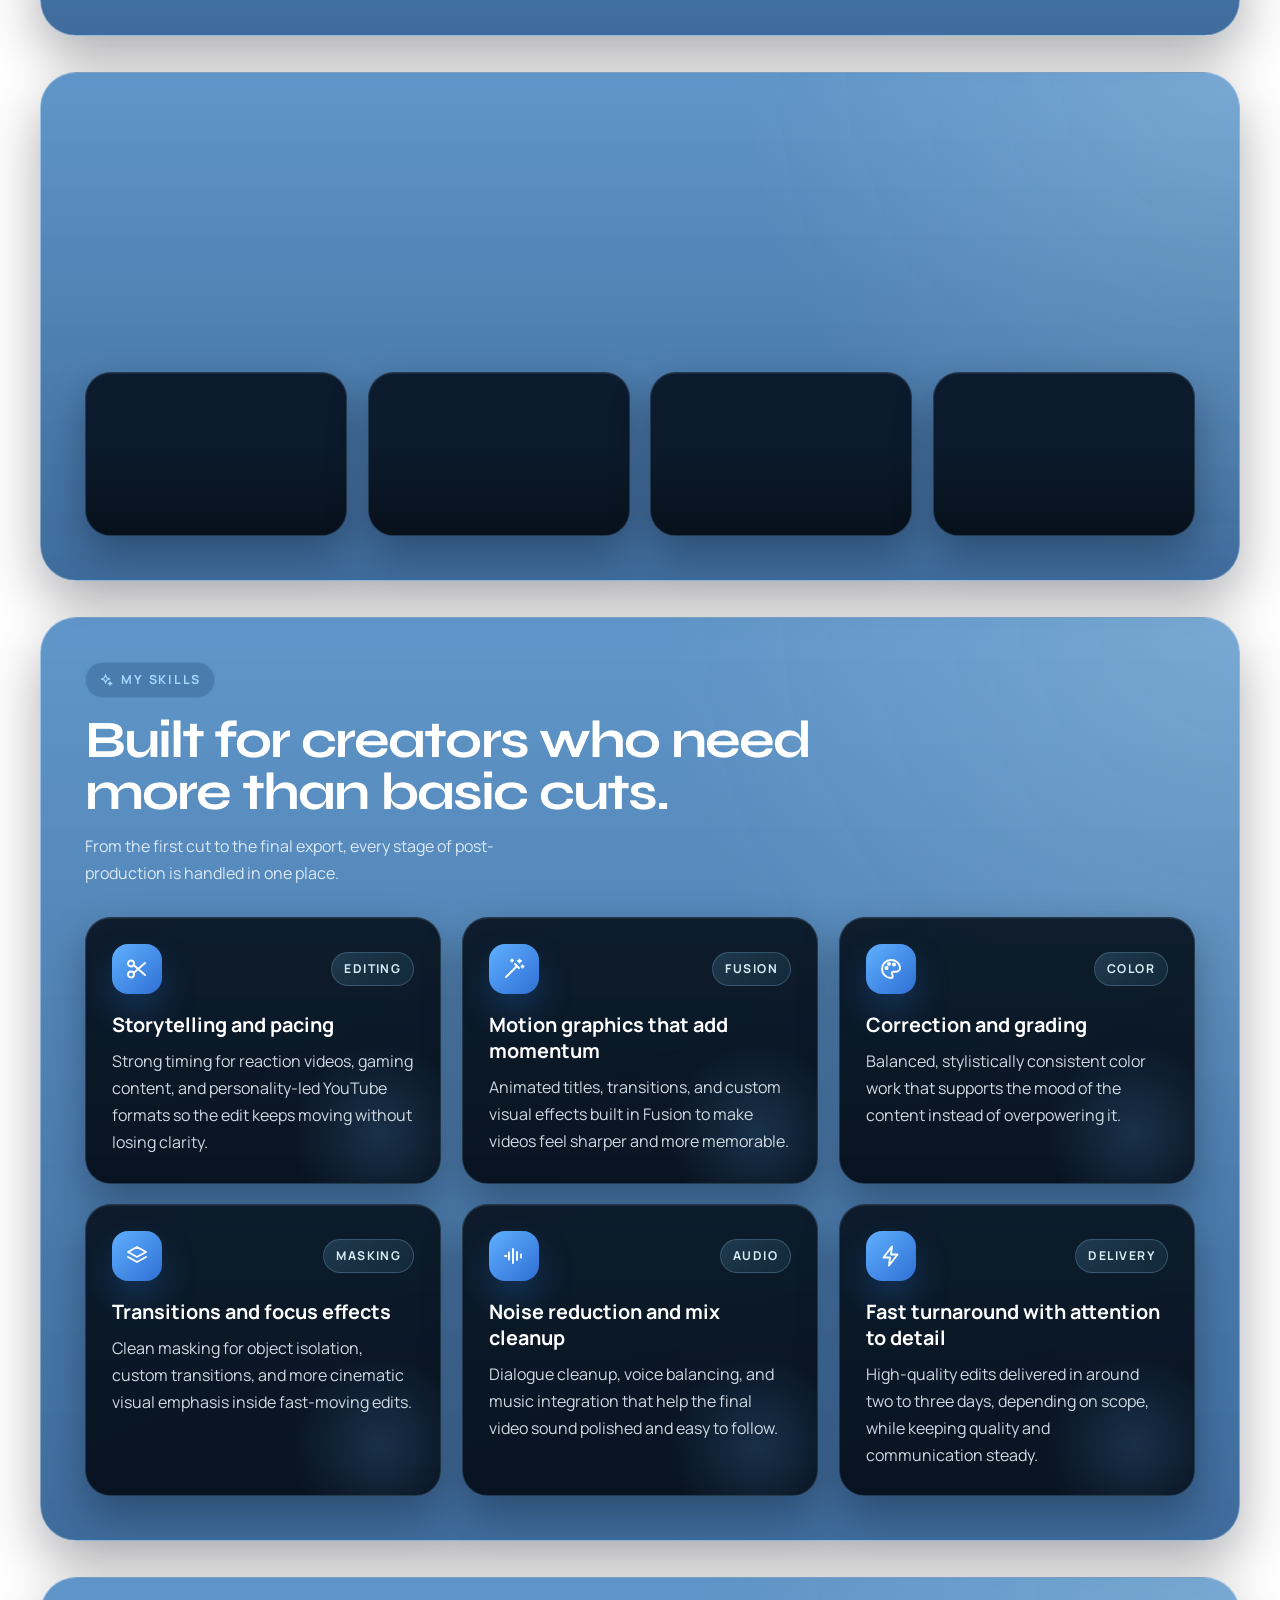
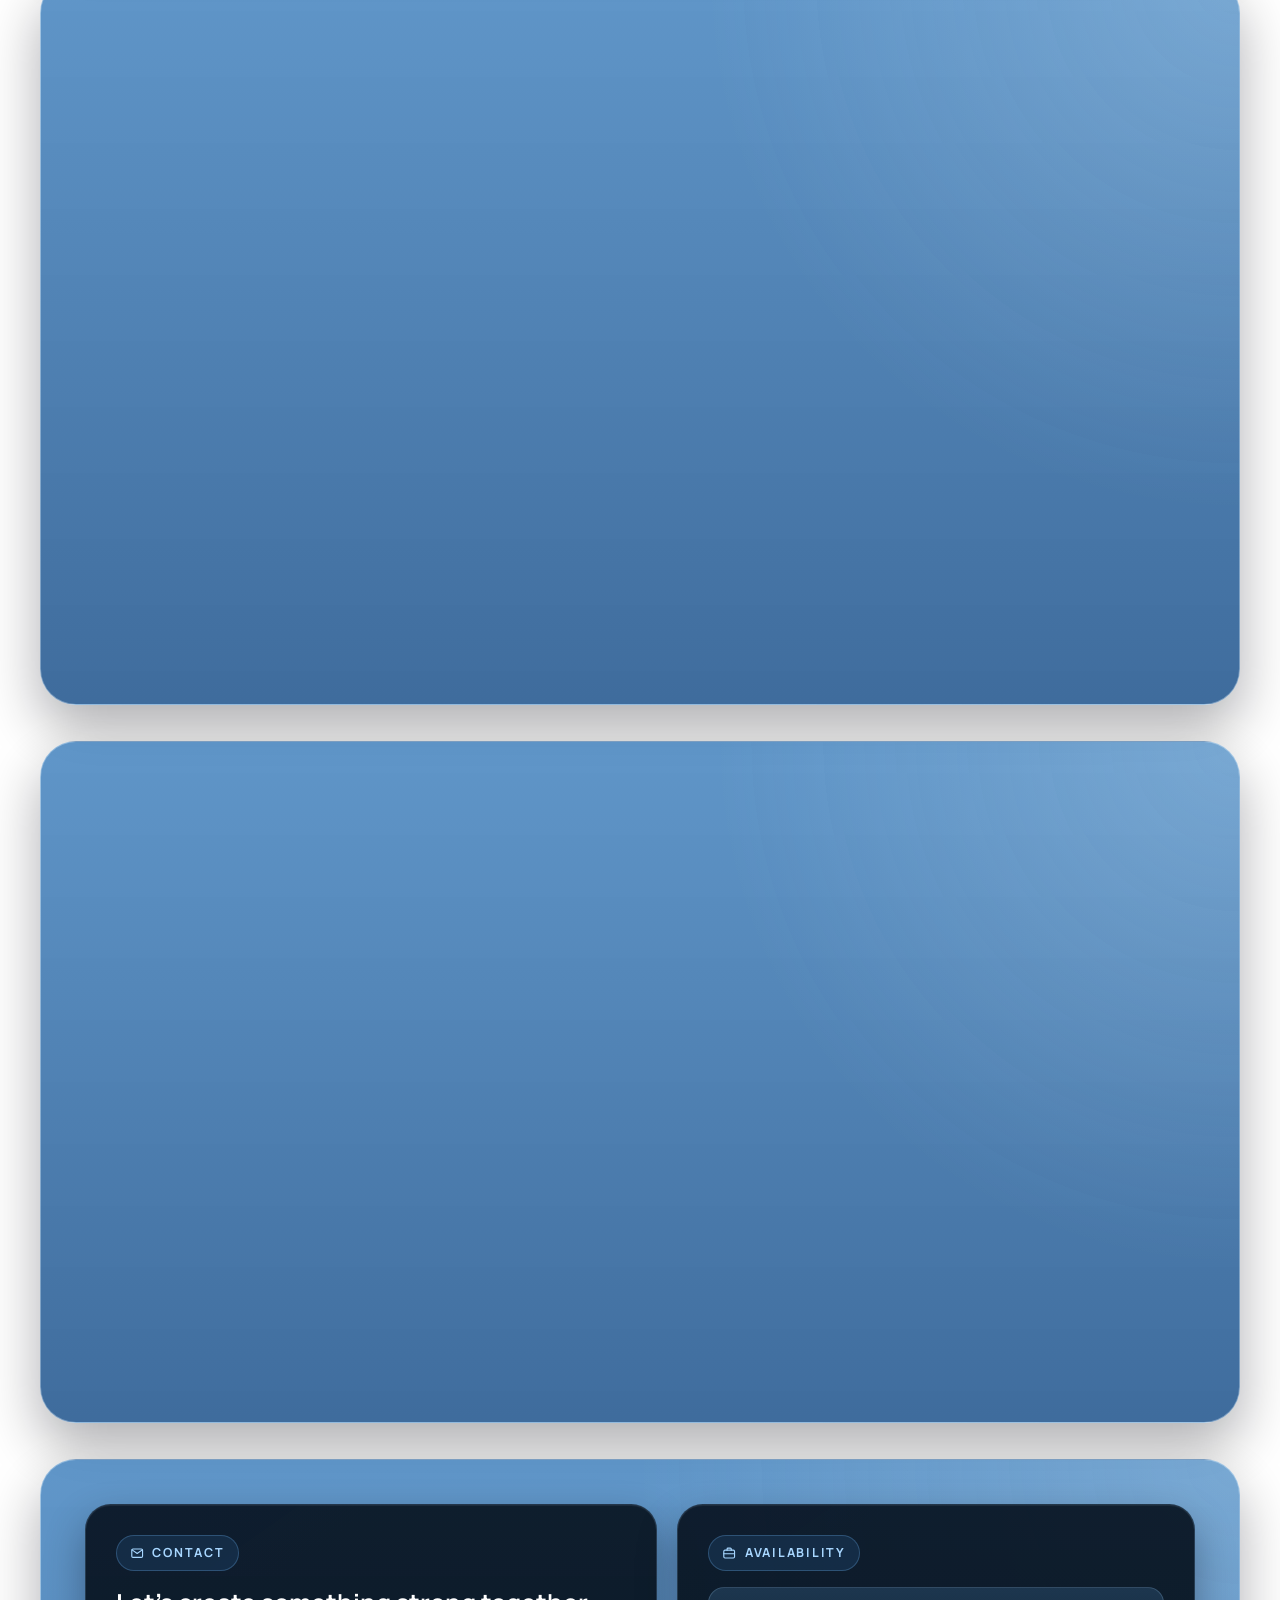
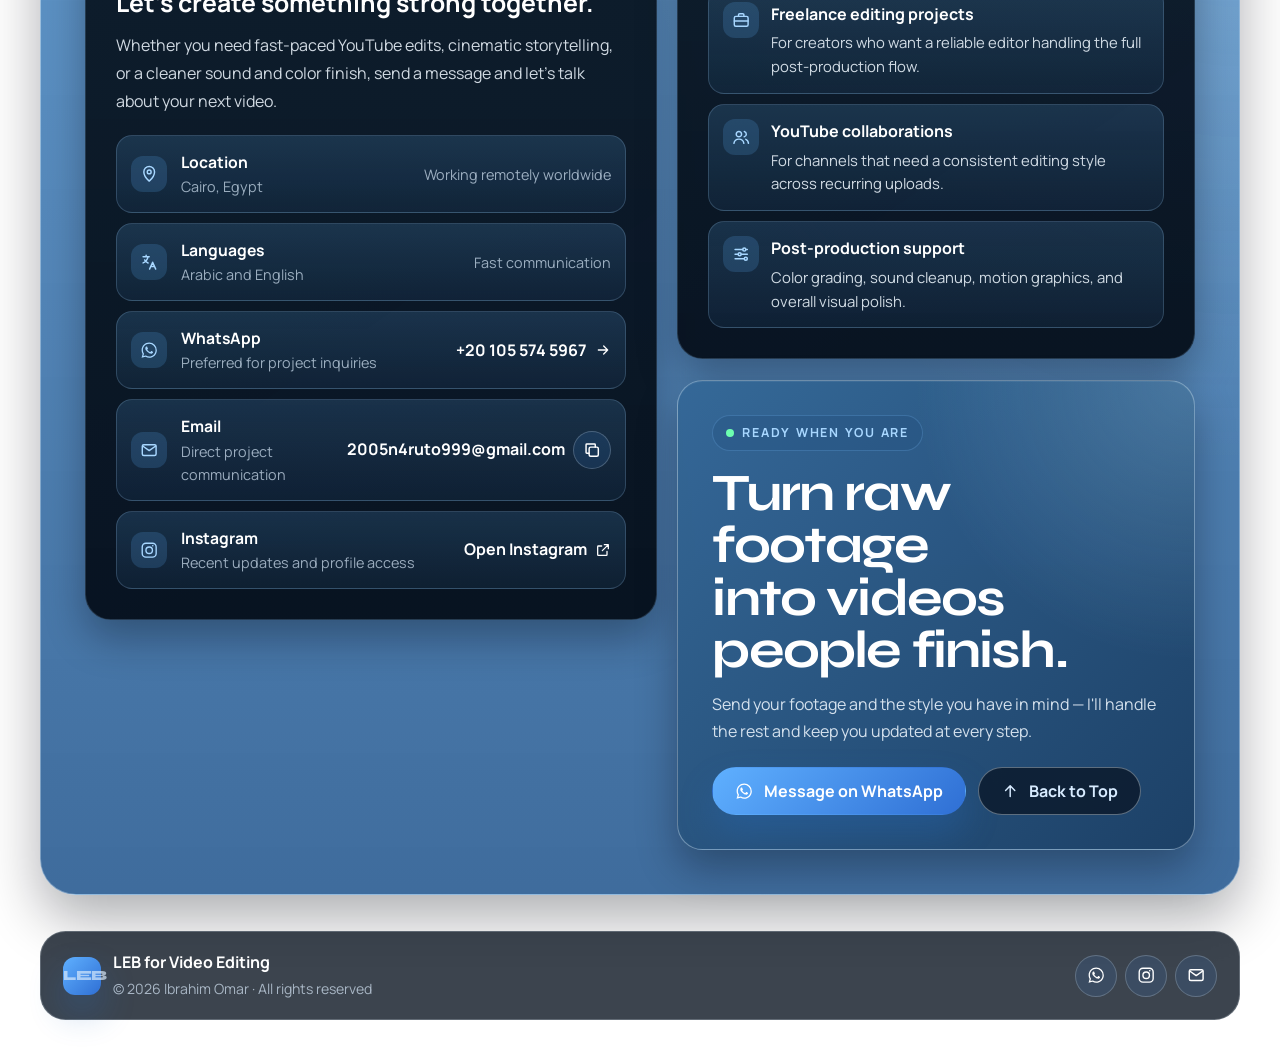
==== commit eb98ab7b: "another update for the midrange phones عشان الاجهزة اللي هيك يعني مش قوية كثير كان يعلف فيها شوي" ====
--- a/index.html
+++ b/index.html
@@ -227,21 +227,21 @@
                 </div>
                 <div class="snapshot-strip">
                   <figure class="snapshot">
-                    <img src="https://lh3.googleusercontent.com/sitesv/AA5AbUDtO4D9t9_DZOb-olbDlfBq_HyInG014oms_t0E_kIXNMXnG0FtKOLB_UT11Mz3Rx7K0Lj4PWoDzuXdSeW-909g23PAoLgW1TvGwf7WCwx8X2pGSSBMsxN0tFNU6DrvuZ9f3KynD1Da2gP3lQPfbxINKmocXnrp7hFapzUT_R_npf7qrpVLMfIs=w1280" alt="" loading="lazy" decoding="async" />
+                    <img src="https://lh3.googleusercontent.com/sitesv/AA5AbUDtO4D9t9_DZOb-olbDlfBq_HyInG014oms_t0E_kIXNMXnG0FtKOLB_UT11Mz3Rx7K0Lj4PWoDzuXdSeW-909g23PAoLgW1TvGwf7WCwx8X2pGSSBMsxN0tFNU6DrvuZ9f3KynD1Da2gP3lQPfbxINKmocXnrp7hFapzUT_R_npf7qrpVLMfIs=w720" alt="" loading="lazy" decoding="async" />
                     <figcaption>
                       <strong data-i18n="showcase.gallery1Title">Studio frame</strong>
                       <span data-i18n="showcase.gallery1Text">Visual direction that supports the editing brand.</span>
                     </figcaption>
                   </figure>
                   <figure class="snapshot">
-                    <img src="https://lh3.googleusercontent.com/sitesv/[base64]w1280" alt="" loading="lazy" decoding="async" />
+                    <img src="https://lh3.googleusercontent.com/sitesv/[base64]w720" alt="" loading="lazy" decoding="async" />
                     <figcaption>
                       <strong data-i18n="showcase.gallery2Title">Creative workflow</strong>
                       <span data-i18n="showcase.gallery2Text">Detail-focused editing supported by clean motion and finish work.</span>
                     </figcaption>
                   </figure>
                   <figure class="snapshot">
-                    <img src="https://lh3.googleusercontent.com/sitesv/AA5AbUBPumyoQWaBA6lO9oJyGkTs34eAj4kos-_Mm39Ck950DJkH2vCgpE6d_1wPlbbaU-XACNd2NaFX2a1Er2Fr9B_prqY8jLW-NpECDM7UchlYbnu-V8_967YQnpHfcmrzrbXajVItSWwV749aglPjngBNm8-W2WPTiFFPvHAURosBPWwAWtqzR3bc=w1280" alt="" loading="lazy" decoding="async" />
+                    <img src="https://lh3.googleusercontent.com/sitesv/AA5AbUBPumyoQWaBA6lO9oJyGkTs34eAj4kos-_Mm39Ck950DJkH2vCgpE6d_1wPlbbaU-XACNd2NaFX2a1Er2Fr9B_prqY8jLW-NpECDM7UchlYbnu-V8_967YQnpHfcmrzrbXajVItSWwV749aglPjngBNm8-W2WPTiFFPvHAURosBPWwAWtqzR3bc=w720" alt="" loading="lazy" decoding="async" />
                     <figcaption>
                       <strong data-i18n="showcase.gallery3Title">Final polish</strong>
                       <span data-i18n="showcase.gallery3Text">Strong presentation across pacing, color, and overall feel.</span>
@@ -298,22 +298,22 @@
             </div>
 
             <div class="stats-grid">
-              <article class="stat-card card reveal" style="--bg: url('images/Gemini_Generated_Image_tvonj1tvonj1tvon.png'); --bg-blur: 10px; --bg-dim: .5">
+              <article class="stat-card card reveal" style="--bg: url('images/opt/stat-yt.webp')">
                 <span class="stat-label"><svg class="ic"><use href="#i-monitor"/></svg><span data-i18n="stats.focusLabel">Editing Focus</span></span>
                 <strong data-i18n="stats.focusValue">YT</strong>
                 <p data-i18n="stats.focusText">YouTube content shaped around retention, pacing, and cleaner storytelling.</p>
               </article>
-              <article class="stat-card card reveal" style="--bg: url('images/Screenshot (853).png'); --bg-blur: 4px; --bg-dim: .6">
+              <article class="stat-card card reveal" style="--bg: url('images/opt/stat-drs.webp')">
                 <span class="stat-label"><svg class="ic"><use href="#i-sliders"/></svg><span data-i18n="stats.softwareLabel">Software</span></span>
                 <strong data-i18n="stats.softwareValue">DRS</strong>
                 <p data-i18n="stats.softwareText">Built around DaVinci Resolve Studio for professional control in one pipeline.</p>
               </article>
-              <article class="stat-card card reveal" style="--bg: url('images/Screenshot (854).png'); --bg-blur: 3px; --bg-dim: .66">
+              <article class="stat-card card reveal" style="--bg: url('images/opt/stat-fx.webp')">
                 <span class="stat-label"><svg class="ic"><use href="#i-wand"/></svg><span data-i18n="stats.workflowLabel">Workflow</span></span>
                 <strong data-i18n="stats.workflowValue">FX</strong>
                 <p data-i18n="stats.workflowText">Motion graphics, masking, sound design, and grading all working together.</p>
               </article>
-              <article class="stat-card card reveal" style="--bg: url('images/istockphoto-2228047167-612x612.webp'); --bg-blur: 4px; --bg-dim: .6">
+              <article class="stat-card card reveal" style="--bg: url('images/opt/stat-fast.webp')">
                 <span class="stat-label"><svg class="ic"><use href="#i-gauge"/></svg><span data-i18n="stats.responseLabel">Response</span></span>
                 <strong data-i18n="stats.responseValue">Fast</strong>
                 <p data-i18n="stats.responseText">Quick communication and turnaround so creators can stay consistent.</p>
@@ -618,6 +618,7 @@
             title="Video player"
             allow="accelerometer; autoplay; clipboard-write; encrypted-media; gyroscope; picture-in-picture; web-share; fullscreen"
             allowfullscreen
+            referrerpolicy="strict-origin-when-cross-origin"
           ></iframe>
           <video class="modal-frame" id="video-modal-video" controls playsinline preload="metadata" hidden></video>
         </div>
--- a/portfolio.css
+++ b/portfolio.css
@@ -3416,3 +3416,94 @@
     font-size: 0.78rem;
   }
 }
+
+/* =====================================================================
+   PERFORMANCE — same look, much less work for phones
+   ===================================================================== */
+
+/* brand mark: keep "LEB" inside its tile */
+.brand-mark {
+  font-size: 0.8rem;
+  letter-spacing: -0.02em;
+}
+.brand-mark-sm {
+  font-size: 0.7rem;
+}
+
+/* cards stay flat (no GPU layer each) until the pointer actually tilts them */
+.card {
+  transform: translateY(var(--lift, 0));
+}
+.card.is-tilting {
+  transform: perspective(1000px) translateY(var(--lift, 0)) rotateX(var(--rx, 0deg)) rotateY(var(--ry, 0deg));
+}
+
+/* stat backgrounds are pre-blurred images now — no live blur filter */
+.stat-card::before {
+  filter: none;
+  transform: scale(1.04);
+}
+.stat-card:hover::before {
+  filter: none;
+  transform: scale(1.12);
+}
+.stat-card::after {
+  transition: opacity 0.5s;
+}
+.stat-card:hover::after {
+  opacity: 0.75;
+}
+
+/* touch devices: drop the effects that cost the most and show the least */
+@media (hover: none), (pointer: coarse) {
+  body {
+    background-attachment: scroll;
+  }
+  body::before,
+  body::after {
+    animation: none;
+    filter: blur(28px);
+  }
+  .thumb-tag,
+  .platform-badge,
+  .showreel-badge,
+  .play-button,
+  .video-trigger,
+  .media-photo-caption .ic,
+  .footer-inner,
+  .mobile-menu {
+    -webkit-backdrop-filter: none;
+    backdrop-filter: none;
+  }
+  .thumb-tag,
+  .platform-badge,
+  .showreel-badge {
+    background: rgba(6, 16, 29, 0.86);
+  }
+  .play-button {
+    background: rgba(10, 24, 40, 0.62);
+  }
+  .video-trigger {
+    background: rgba(28, 64, 104, 0.9);
+  }
+  .topbar-inner,
+  .gallery-toolbar,
+  .modal {
+    -webkit-backdrop-filter: blur(10px);
+    backdrop-filter: blur(10px);
+  }
+  /* the pulsing ring stays on the showreel only */
+  .video-card .play-button::before {
+    animation: none;
+    opacity: 0.5;
+  }
+  .js .reveal {
+    translate: 0 14px;
+  }
+}
+
+@media (max-width: 600px) {
+  .hero-meta {
+    grid-template-columns: 1fr;
+  }
+}
